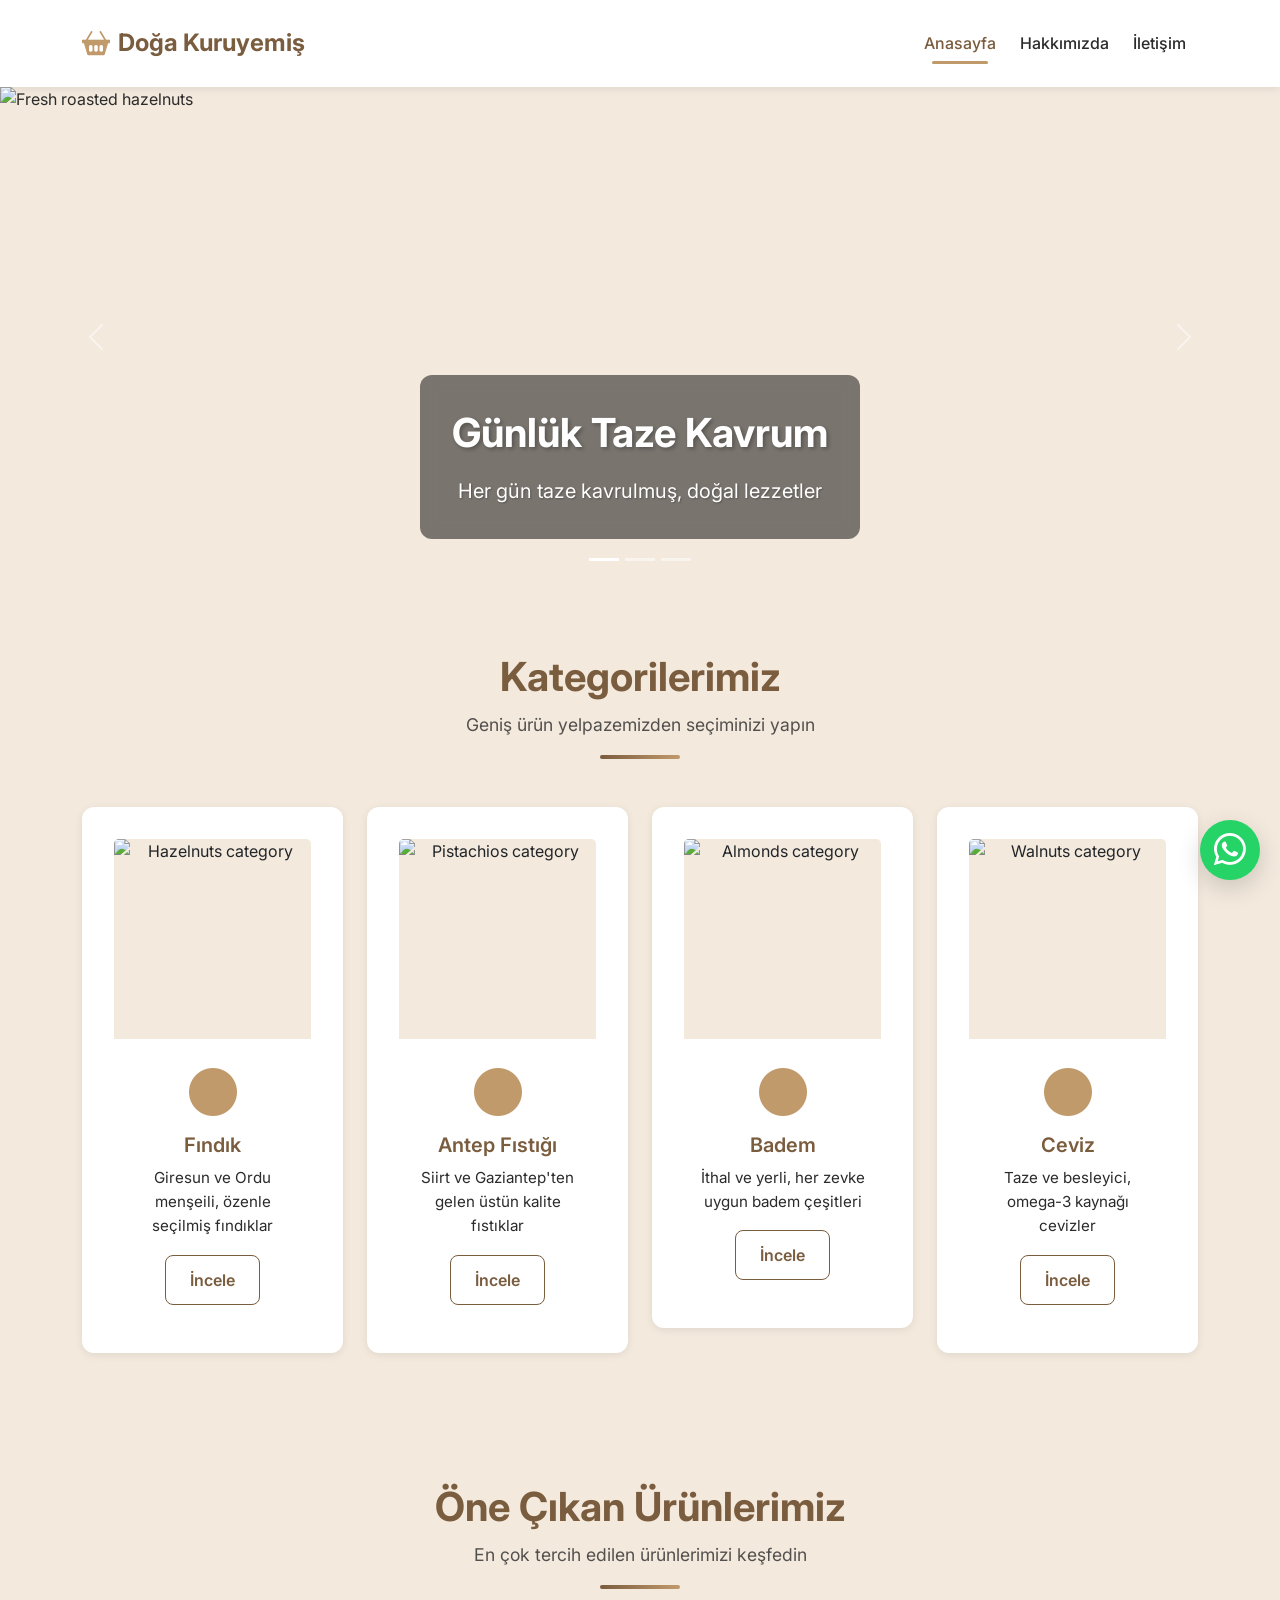
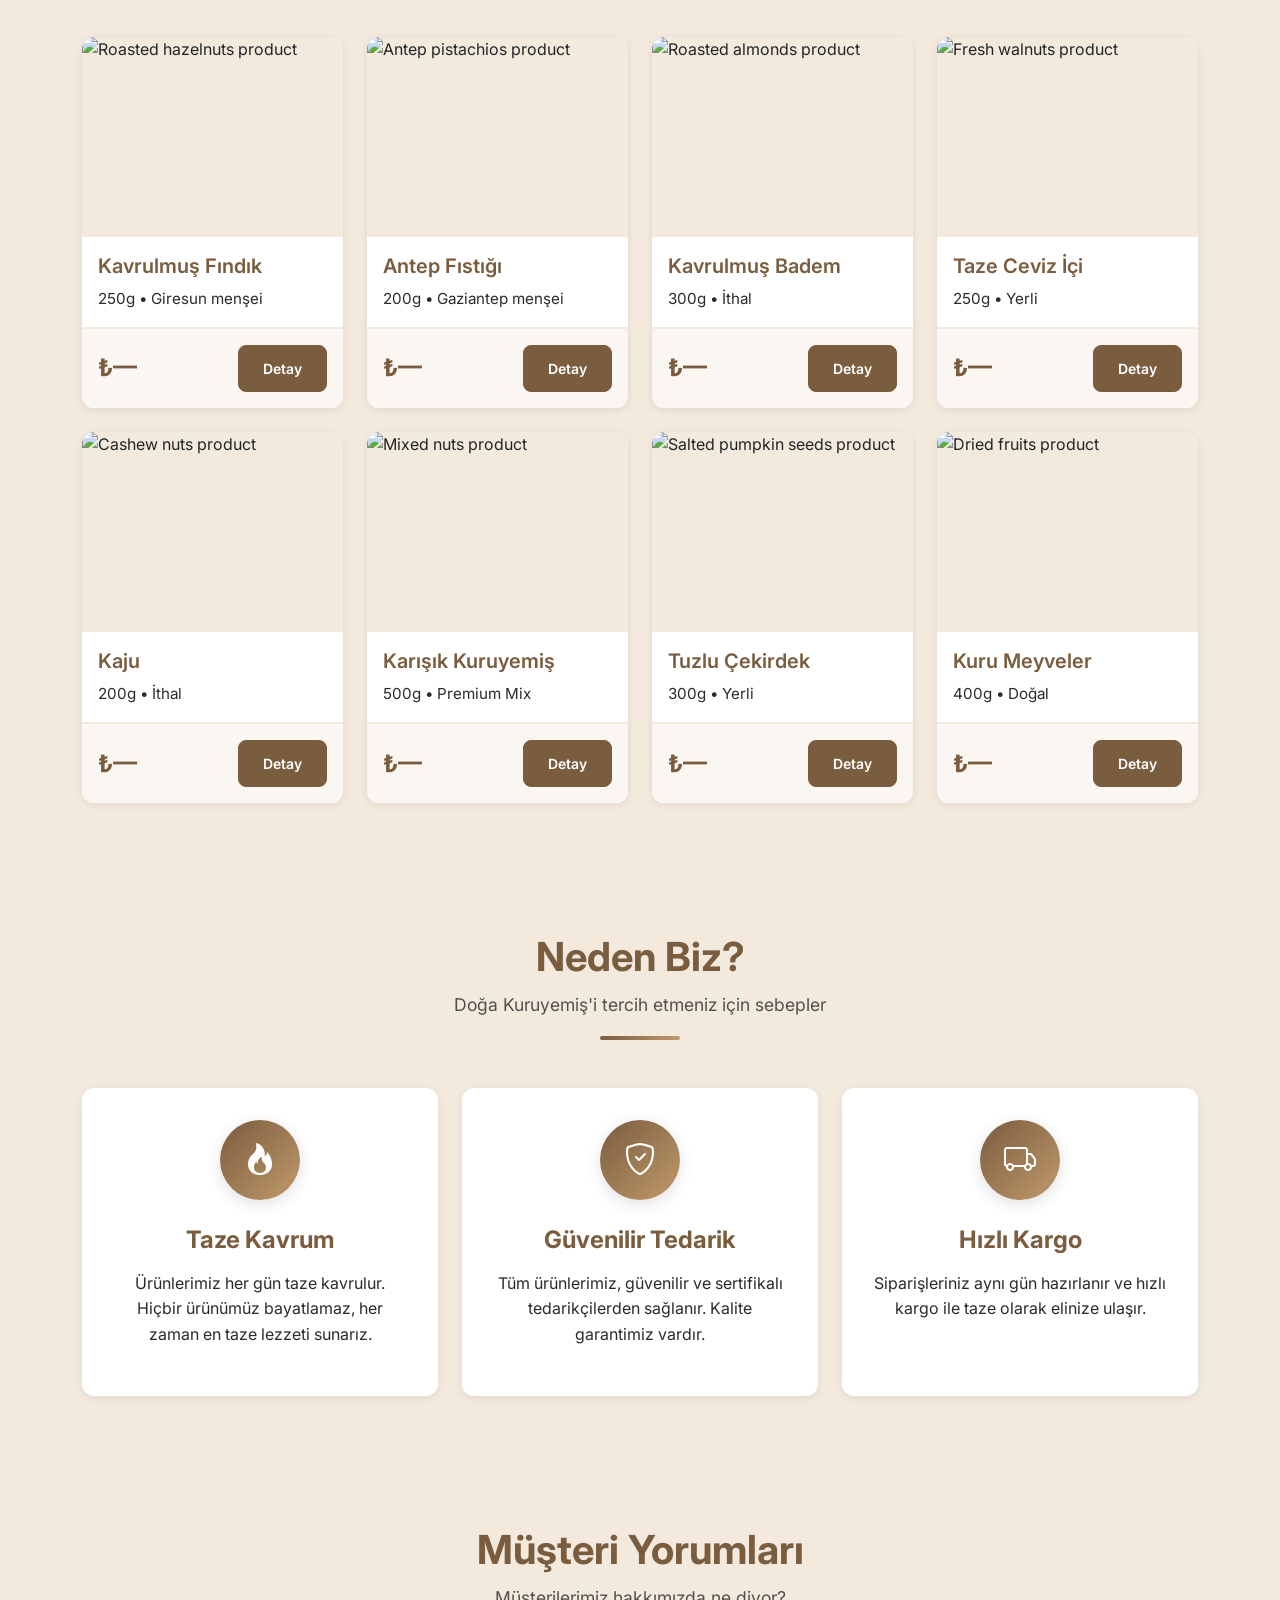
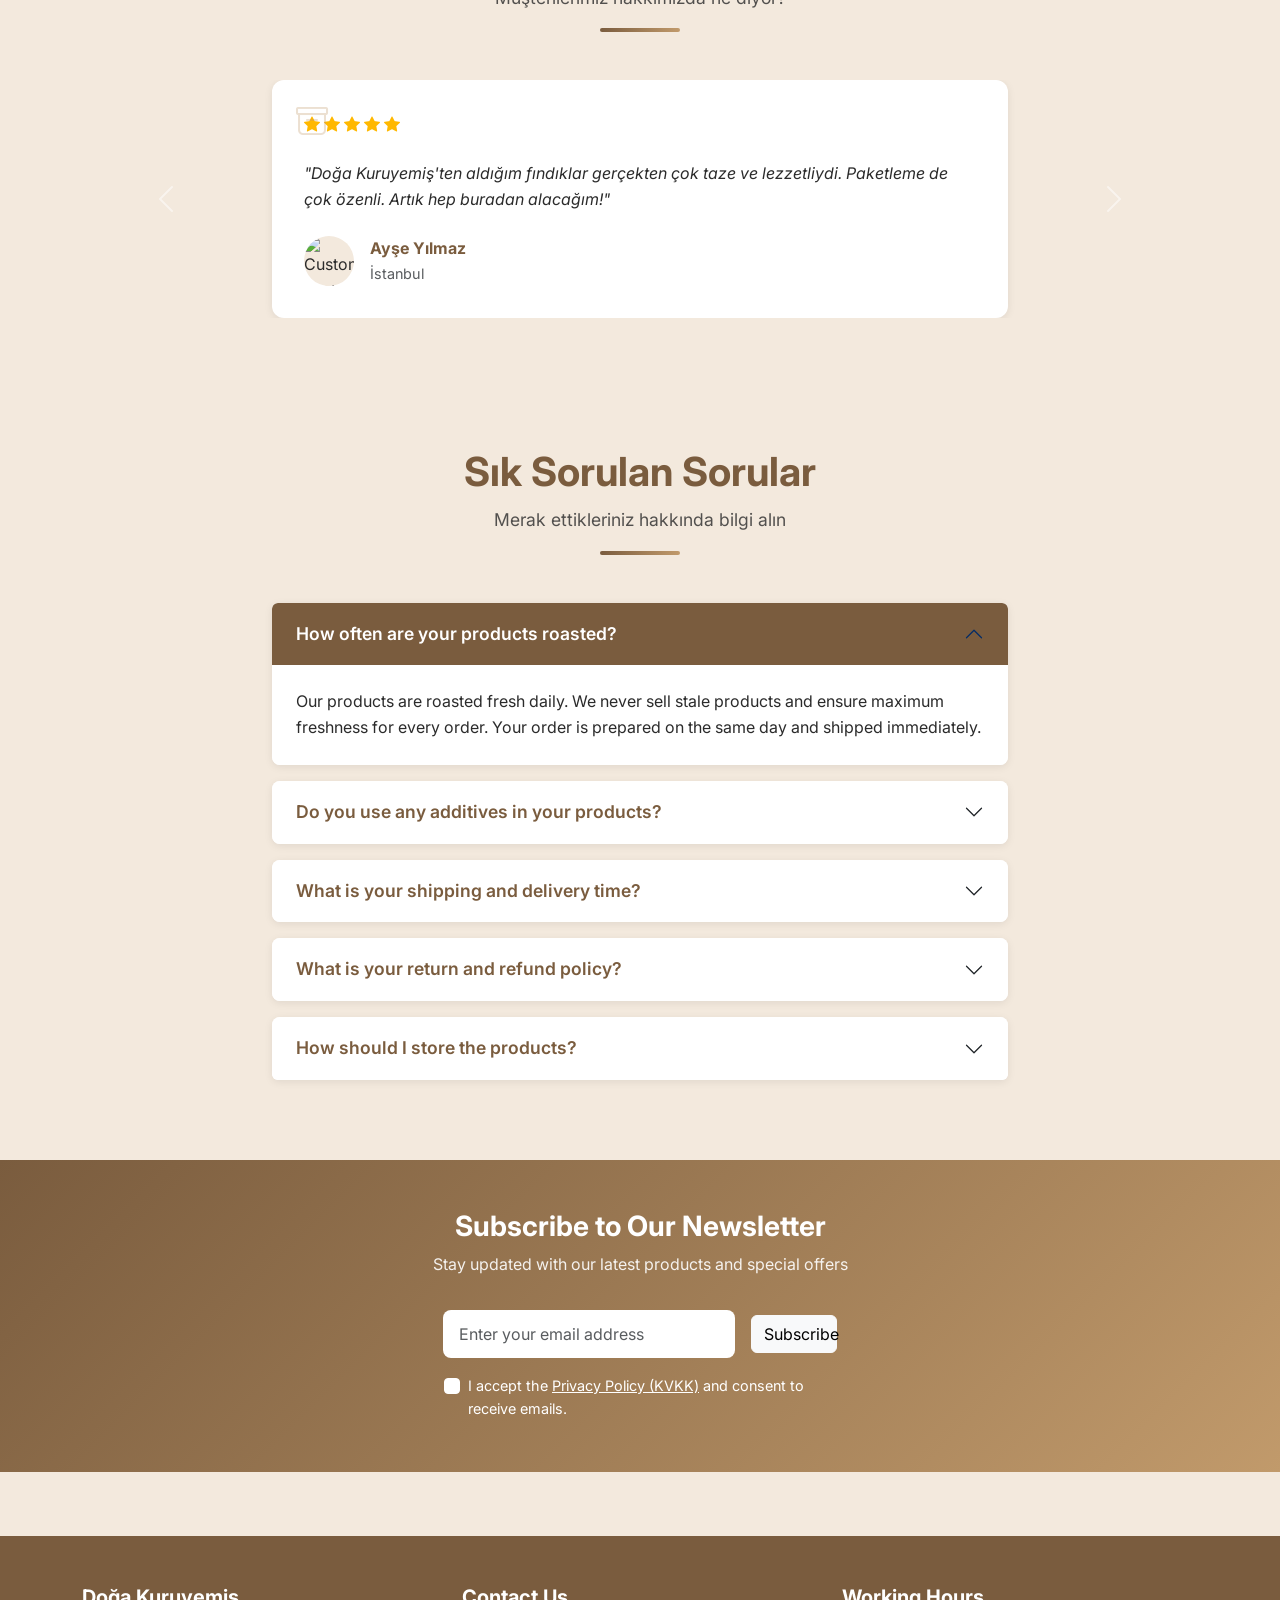
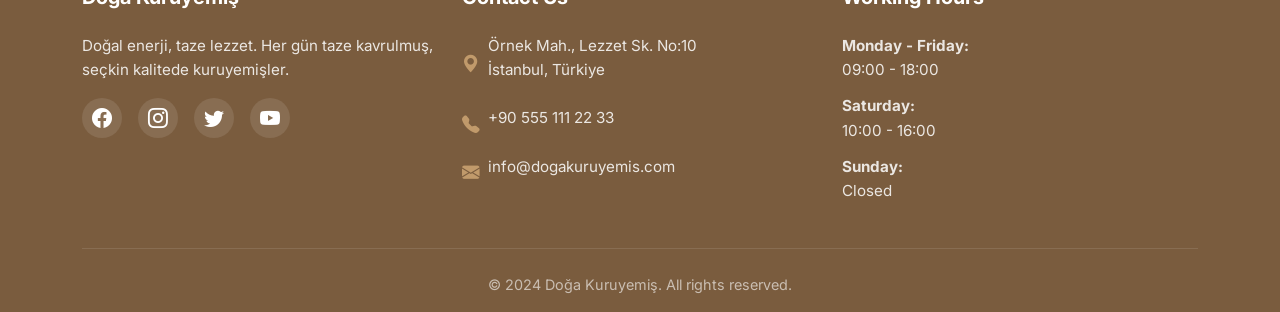
==== index.html @ 413fa5f5 "feat: Add initial website structure and styling This commit introduces the core HTML structure, cust" ====
<!DOCTYPE html>
<html lang="tr">
<head>
    <!-- Meta Tags -->
    <meta charset="UTF-8">
    <meta name="viewport" content="width=device-width, initial-scale=1.0">
    <meta http-equiv="X-UA-Compatible" content="IE=edge">
    
    <!-- SEO Meta Tags -->
    <title>Doğa Kuruyemiş - Doğal Enerji, Taze Lezzet | Anasayfa</title>
    <meta name="description" content="Doğa Kuruyemiş - Günlük taze kavrum, doğal ve organik kuruyemişler. Fındık, fıstık, badem, ceviz ve daha fazlası. Seçili menşei, özenli kavrum.">
    <meta name="keywords" content="kuruyemiş, fındık, fıstık, badem, ceviz, organik, doğal, taze kavrum">
    <meta name="author" content="Doğa Kuruyemiş">
    
    <!-- Open Graph / Facebook -->
    <meta property="og:type" content="website">
    <meta property="og:url" content="https://dogakuruyemis.com/">
    <meta property="og:title" content="Doğa Kuruyemiş - Doğal Enerji, Taze Lezzet">
    <meta property="og:description" content="Günlük taze kavrum, doğal ve organik kuruyemişler. Seçili menşei, özenli kavrum.">
    <meta property="og:image" content="https://dogakuruyemis.com/assets/img/og-image.jpg">
    
    <!-- Twitter -->
    <meta property="twitter:card" content="summary_large_image">
    <meta property="twitter:url" content="https://dogakuruyemis.com/">
    <meta property="twitter:title" content="Doğa Kuruyemiş - Doğal Enerji, Taze Lezzet">
    <meta property="twitter:description" content="Günlük taze kavrum, doğal ve organik kuruyemişler. Seçili menşei, özenli kavrum.">
    <meta property="twitter:image" content="https://dogakuruyemis.com/assets/img/twitter-image.jpg">
    
    <!-- Favicon -->
    <link rel="icon" type="image/png" sizes="32x32" href="assets/img/favicon-32x32.png">
    <link rel="icon" type="image/png" sizes="16x16" href="assets/img/favicon-16x16.png">
    <link rel="apple-touch-icon" sizes="180x180" href="assets/img/apple-touch-icon.png">
    
    <!-- Google Fonts - Inter -->
    <link rel="preconnect" href="https://fonts.googleapis.com">
    <link rel="preconnect" href="https://fonts.gstatic.com" crossorigin>
    <link href="https://fonts.googleapis.com/css2?family=Inter:wght@300;400;500;600;700;800&display=swap" rel="stylesheet">
    
    <!-- Bootstrap 5.3.7 CSS -->
    <link href="https://cdn.jsdelivr.net/npm/bootstrap@5.3.7/dist/css/bootstrap.min.css" rel="stylesheet" integrity="sha384-QWTKZyjpPEjISv5WaRU9OFeRpok6YctnYmDr5pNlyT2bRjXh0JMhjY6hW+ALEwIH" crossorigin="anonymous">
    
    <!-- Bootstrap Icons -->
    <link rel="stylesheet" href="https://cdn.jsdelivr.net/npm/bootstrap-icons@1.11.3/font/bootstrap-icons.min.css">
    
    <!-- Custom CSS -->
    <link rel="stylesheet" href="assets/css/style.css">
</head>
<body>
    
    <!-- Navbar -->
    <nav class="navbar navbar-expand-lg navbar-light sticky-top">
        <div class="container">
            <a class="navbar-brand" href="index.html">
                <i class="bi bi-basket2-fill"></i>
                Doğa Kuruyemiş
            </a>
            <button class="navbar-toggler" type="button" data-bs-toggle="collapse" data-bs-target="#navbarNav" aria-controls="navbarNav" aria-expanded="false" aria-label="Toggle navigation">
                <span class="navbar-toggler-icon"></span>
            </button>
            <div class="collapse navbar-collapse" id="navbarNav">
                <ul class="navbar-nav ms-auto">
                    <li class="nav-item">
                        <a class="nav-link active" aria-current="page" href="index.html">Anasayfa</a>
                    </li>
                    <li class="nav-item">
                        <a class="nav-link" href="hakkimizda.html">Hakkımızda</a>
                    </li>
                    <li class="nav-item">
                        <a class="nav-link" href="iletisim.html">İletişim</a>
                    </li>
                </ul>
            </div>
        </div>
    </nav>

    <!-- Hero Carousel -->
    <section id="hero" class="hero-carousel">
        <div id="heroCarousel" class="carousel slide" data-bs-ride="carousel">
            <div class="carousel-indicators">
                <button type="button" data-bs-target="#heroCarousel" data-bs-slide-to="0" class="active" aria-current="true" aria-label="Slide 1"></button>
                <button type="button" data-bs-target="#heroCarousel" data-bs-slide-to="1" aria-label="Slide 2"></button>
                <button type="button" data-bs-target="#heroCarousel" data-bs-slide-to="2" aria-label="Slide 3"></button>
            </div>
            <div class="carousel-inner">
                <!-- Slide 1 -->
                <div class="carousel-item active">
                    <img src="https://picsum.photos/1920/500?random=1" class="d-block w-100" alt="Fresh roasted hazelnuts" loading="eager">
                    <div class="carousel-caption">
                        <h2>Günlük Taze Kavrum</h2>
                        <p>Her gün taze kavrulmuş, doğal lezzetler</p>
                    </div>
                </div>
                <!-- Slide 2 -->
                <div class="carousel-item">
                    <img src="https://picsum.photos/1920/500?random=2" class="d-block w-100" alt="Natural energy source" loading="lazy">
                    <div class="carousel-caption">
                        <h2>Doğal Enerji Kaynağı</h2>
                        <p>Sağlıklı atıştırmanın en doğal hali</p>
                    </div>
                </div>
                <!-- Slide 3 -->
                <div class="carousel-item">
                    <img src="https://picsum.photos/1920/500?random=3" class="d-block w-100" alt="Selected origin, careful roasting" loading="lazy">
                    <div class="carousel-caption">
                        <h2>Seçili Menşei, Özenli Kavrum</h2>
                        <p>Kalite ve lezzette hiç taviz vermiyoruz</p>
                    </div>
                </div>
            </div>
            <button class="carousel-control-prev" type="button" data-bs-target="#heroCarousel" data-bs-slide="prev">
                <span class="carousel-control-prev-icon" aria-hidden="true"></span>
                <span class="visually-hidden">Previous</span>
            </button>
            <button class="carousel-control-next" type="button" data-bs-target="#heroCarousel" data-bs-slide="next">
                <span class="carousel-control-next-icon" aria-hidden="true"></span>
                <span class="visually-hidden">Next</span>
            </button>
        </div>
    </section>

    <!-- Categories Section -->
    <section id="categories" class="section">
        <div class="container">
            <div class="section-title">
                <h2>Kategorilerimiz</h2>
                <p>Geniş ürün yelpazemizden seçiminizi yapın</p>
            </div>
            <div class="row g-4">
                <!-- Category 1 -->
                <div class="col-lg-3 col-md-6">
                    <div class="card category-card">
                        <img src="https://picsum.photos/300/200?random=10" class="card-img-top" alt="Hazelnuts category" loading="lazy">
                        <div class="card-body text-center">
                            <i class="bi bi-circle-fill"></i>
                            <h4 class="card-title">Fındık</h4>
                            <p class="card-text">Giresun ve Ordu menşeili, özenle seçilmiş fındıklar</p>
                            <a href="#products" class="btn btn-outline-primary">İncele</a>
                        </div>
                    </div>
                </div>
                <!-- Category 2 -->
                <div class="col-lg-3 col-md-6">
                    <div class="card category-card">
                        <img src="https://picsum.photos/300/200?random=11" class="card-img-top" alt="Pistachios category" loading="lazy">
                        <div class="card-body text-center">
                            <i class="bi bi-circle-fill"></i>
                            <h4 class="card-title">Antep Fıstığı</h4>
                            <p class="card-text">Siirt ve Gaziantep'ten gelen üstün kalite fıstıklar</p>
                            <a href="#products" class="btn btn-outline-primary">İncele</a>
                        </div>
                    </div>
                </div>
                <!-- Category 3 -->
                <div class="col-lg-3 col-md-6">
                    <div class="card category-card">
                        <img src="https://picsum.photos/300/200?random=12" class="card-img-top" alt="Almonds category" loading="lazy">
                        <div class="card-body text-center">
                            <i class="bi bi-circle-fill"></i>
                            <h4 class="card-title">Badem</h4>
                            <p class="card-text">İthal ve yerli, her zevke uygun badem çeşitleri</p>
                            <a href="#products" class="btn btn-outline-primary">İncele</a>
                        </div>
                    </div>
                </div>
                <!-- Category 4 -->
                <div class="col-lg-3 col-md-6">
                    <div class="card category-card">
                        <img src="https://picsum.photos/300/200?random=13" class="card-img-top" alt="Walnuts category" loading="lazy">
                        <div class="card-body text-center">
                            <i class="bi bi-circle-fill"></i>
                            <h4 class="card-title">Ceviz</h4>
                            <p class="card-text">Taze ve besleyici, omega-3 kaynağı cevizler</p>
                            <a href="#products" class="btn btn-outline-primary">İncele</a>
                        </div>
                    </div>
                </div>
            </div>
        </div>
    </section>

    <!-- Featured Products Section -->
    <section id="products" class="section bg-light-custom">
        <div class="container">
            <div class="section-title">
                <h2>Öne Çıkan Ürünlerimiz</h2>
                <p>En çok tercih edilen ürünlerimizi keşfedin</p>
            </div>
            <div class="row g-4">
                <!-- Product 1 -->
                <div class="col-lg-3 col-md-6">
                    <div class="card product-card">
                        <img src="https://picsum.photos/300/250?random=20" class="card-img-top" alt="Roasted hazelnuts product" loading="lazy">
                        <div class="card-body">
                            <h5 class="card-title">Kavrulmuş Fındık</h5>
                            <p class="card-text">250g • Giresun menşei</p>
                        </div>
                        <div class="card-footer d-flex justify-content-between align-items-center">
                            <span class="product-price">₺—</span>
                            <button class="btn btn-primary btn-sm" data-bs-toggle="modal" data-bs-target="#productModal"
                                data-product-name="Kavrulmuş Fındık"
                                data-product-desc="Giresun'un en kaliteli fındıklarından günlük taze kavrularak hazırlanmaktadır."
                                data-product-price="₺—"
                                data-product-image="https://picsum.photos/300/250?random=20"
                                data-product-weight="250g"
                                data-product-origin="Giresun, Türkiye"
                                data-product-roast="Medium"
                                data-product-allergen="Contains nuts. May contain traces of other nuts.">
                                Detay
                            </button>
                        </div>
                    </div>
                </div>
                <!-- Product 2 -->
                <div class="col-lg-3 col-md-6">
                    <div class="card product-card">
                        <img src="https://picsum.photos/300/250?random=21" class="card-img-top" alt="Antep pistachios product" loading="lazy">
                        <div class="card-body">
                            <h5 class="card-title">Antep Fıstığı</h5>
                            <p class="card-text">200g • Gaziantep menşei</p>
                        </div>
                        <div class="card-footer d-flex justify-content-between align-items-center">
                            <span class="product-price">₺—</span>
                            <button class="btn btn-primary btn-sm" data-bs-toggle="modal" data-bs-target="#productModal"
                                data-product-name="Antep Fıstığı"
                                data-product-desc="Gaziantep'in ünlü fıstıkları, doğal ve katkısız."
                                data-product-price="₺—"
                                data-product-image="https://picsum.photos/300/250?random=21"
                                data-product-weight="200g"
                                data-product-origin="Gaziantep, Türkiye"
                                data-product-roast="Light"
                                data-product-allergen="Contains nuts. May contain traces of other nuts.">
                                Detay
                            </button>
                        </div>
                    </div>
                </div>
                <!-- Product 3 -->
                <div class="col-lg-3 col-md-6">
                    <div class="card product-card">
                        <img src="https://picsum.photos/300/250?random=22" class="card-img-top" alt="Roasted almonds product" loading="lazy">
                        <div class="card-body">
                            <h5 class="card-title">Kavrulmuş Badem</h5>
                            <p class="card-text">300g • İthal</p>
                        </div>
                        <div class="card-footer d-flex justify-content-between align-items-center">
                            <span class="product-price">₺—</span>
                            <button class="btn btn-primary btn-sm" data-bs-toggle="modal" data-bs-target="#productModal"
                                data-product-name="Kavrulmuş Badem"
                                data-product-desc="Kaliteli bademler, taze kavrulmuş ve tuzsuz."
                                data-product-price="₺—"
                                data-product-image="https://picsum.photos/300/250?random=22"
                                data-product-weight="300g"
                                data-product-origin="California, USA"
                                data-product-roast="Medium"
                                data-product-allergen="Contains tree nuts. May contain traces of other nuts.">
                                Detay
                            </button>
                        </div>
                    </div>
                </div>
                <!-- Product 4 -->
                <div class="col-lg-3 col-md-6">
                    <div class="card product-card">
                        <img src="https://picsum.photos/300/250?random=23" class="card-img-top" alt="Fresh walnuts product" loading="lazy">
                        <div class="card-body">
                            <h5 class="card-title">Taze Ceviz İçi</h5>
                            <p class="card-text">250g • Yerli</p>
                        </div>
                        <div class="card-footer d-flex justify-content-between align-items-center">
                            <span class="product-price">₺—</span>
                            <button class="btn btn-primary btn-sm" data-bs-toggle="modal" data-bs-target="#productModal"
                                data-product-name="Taze Ceviz İçi"
                                data-product-desc="Omega-3 açısından zengin, taze ceviz içleri."
                                data-product-price="₺—"
                                data-product-image="https://picsum.photos/300/250?random=23"
                                data-product-weight="250g"
                                data-product-origin="Manisa, Türkiye"
                                data-product-roast="None"
                                data-product-allergen="Contains tree nuts. May contain traces of other nuts.">
                                Detay
                            </button>
                        </div>
                    </div>
                </div>
                <!-- Product 5 -->
                <div class="col-lg-3 col-md-6">
                    <div class="card product-card">
                        <img src="https://picsum.photos/300/250?random=24" class="card-img-top" alt="Cashew nuts product" loading="lazy">
                        <div class="card-body">
                            <h5 class="card-title">Kaju</h5>
                            <p class="card-text">200g • İthal</p>
                        </div>
                        <div class="card-footer d-flex justify-content-between align-items-center">
                            <span class="product-price">₺—</span>
                            <button class="btn btn-primary btn-sm" data-bs-toggle="modal" data-bs-target="#productModal"
                                data-product-name="Kaju"
                                data-product-desc="Kremalı ve lezzetli kaju fındıkları."
                                data-product-price="₺—"
                                data-product-image="https://picsum.photos/300/250?random=24"
                                data-product-weight="200g"
                                data-product-origin="Vietnam"
                                data-product-roast="Light"
                                data-product-allergen="Contains tree nuts. May contain traces of other nuts.">
                                Detay
                            </button>
                        </div>
                    </div>
                </div>
                <!-- Product 6 -->
                <div class="col-lg-3 col-md-6">
                    <div class="card product-card">
                        <img src="https://picsum.photos/300/250?random=25" class="card-img-top" alt="Mixed nuts product" loading="lazy">
                        <div class="card-body">
                            <h5 class="card-title">Karışık Kuruyemiş</h5>
                            <p class="card-text">500g • Premium Mix</p>
                        </div>
                        <div class="card-footer d-flex justify-content-between align-items-center">
                            <span class="product-price">₺—</span>
                            <button class="btn btn-primary btn-sm" data-bs-toggle="modal" data-bs-target="#productModal"
                                data-product-name="Karışık Kuruyemiş"
                                data-product-desc="Fındık, badem, ceviz ve kaju karışımı premium paket."
                                data-product-price="₺—"
                                data-product-image="https://picsum.photos/300/250?random=25"
                                data-product-weight="500g"
                                data-product-origin="Mixed"
                                data-product-roast="Medium"
                                data-product-allergen="Contains multiple tree nuts and peanuts.">
                                Detay
                            </button>
                        </div>
                    </div>
                </div>
                <!-- Product 7 -->
                <div class="col-lg-3 col-md-6">
                    <div class="card product-card">
                        <img src="https://picsum.photos/300/250?random=26" class="card-img-top" alt="Salted pumpkin seeds product" loading="lazy">
                        <div class="card-body">
                            <h5 class="card-title">Tuzlu Çekirdek</h5>
                            <p class="card-text">300g • Yerli</p>
                        </div>
                        <div class="card-footer d-flex justify-content-between align-items-center">
                            <span class="product-price">₺—</span>
                            <button class="btn btn-primary btn-sm" data-bs-toggle="modal" data-bs-target="#productModal"
                                data-product-name="Tuzlu Çekirdek"
                                data-product-desc="Geleneksel lezzet, taze kavrulmuş kabak çekirdeği."
                                data-product-price="₺—"
                                data-product-image="https://picsum.photos/300/250?random=26"
                                data-product-weight="300g"
                                data-product-origin="Edirne, Türkiye"
                                data-product-roast="Dark"
                                data-product-allergen="Contains seeds. May contain traces of nuts.">
                                Detay
                            </button>
                        </div>
                    </div>
                </div>
                <!-- Product 8 -->
                <div class="col-lg-3 col-md-6">
                    <div class="card product-card">
                        <img src="https://picsum.photos/300/250?random=27" class="card-img-top" alt="Dried fruits product" loading="lazy">
                        <div class="card-body">
                            <h5 class="card-title">Kuru Meyveler</h5>
                            <p class="card-text">400g • Doğal</p>
                        </div>
                        <div class="card-footer d-flex justify-content-between align-items-center">
                            <span class="product-price">₺—</span>
                            <button class="btn btn-primary btn-sm" data-bs-toggle="modal" data-bs-target="#productModal"
                                data-product-name="Kuru Meyveler"
                                data-product-desc="Kayısı, incir, üzüm karışımı doğal kuru meyveler."
                                data-product-price="₺—"
                                data-product-image="https://picsum.photos/300/250?random=27"
                                data-product-weight="400g"
                                data-product-origin="Malatya/İzmir, Türkiye"
                                data-product-roast="None"
                                data-product-allergen="May contain traces of nuts and sulfites.">
                                Detay
                            </button>
                        </div>
                    </div>
                </div>
            </div>
        </div>
    </section>

    <!-- Why Choose Us Section -->
    <section id="why-us" class="section">
        <div class="container">
            <div class="section-title">
                <h2>Neden Biz?</h2>
                <p>Doğa Kuruyemiş'i tercih etmeniz için sebepler</p>
            </div>
            <div class="row g-4">
                <!-- Feature 1 -->
                <div class="col-lg-4 col-md-6">
                    <div class="feature-box">
                        <div class="feature-icon">
                            <i class="bi bi-fire"></i>
                        </div>
                        <h4>Taze Kavrum</h4>
                        <p>Ürünlerimiz her gün taze kavrulur. Hiçbir ürünümüz bayatlamaz, her zaman en taze lezzeti sunarız.</p>
                    </div>
                </div>
                <!-- Feature 2 -->
                <div class="col-lg-4 col-md-6">
                    <div class="feature-box">
                        <div class="feature-icon">
                            <i class="bi bi-shield-check"></i>
                        </div>
                        <h4>Güvenilir Tedarik</h4>
                        <p>Tüm ürünlerimiz, güvenilir ve sertifikalı tedarikçilerden sağlanır. Kalite garantimiz vardır.</p>
                    </div>
                </div>
                <!-- Feature 3 -->
                <div class="col-lg-4 col-md-6">
                    <div class="feature-box">
                        <div class="feature-icon">
                            <i class="bi bi-truck"></i>
                        </div>
                        <h4>Hızlı Kargo</h4>
                        <p>Siparişleriniz aynı gün hazırlanır ve hızlı kargo ile taze olarak elinize ulaşır.</p>
                    </div>
                </div>
            </div>
        </div>
    </section>

    <!-- Testimonials Section -->
    <section id="testimonials" class="section bg-light-custom">
        <div class="container">
            <div class="section-title">
                <h2>Müşteri Yorumları</h2>
                <p>Müşterilerimiz hakkımızda ne diyor?</p>
            </div>
            <div id="testimonialsCarousel" class="carousel slide" data-bs-ride="carousel">
                <div class="carousel-inner">
                    <!-- Testimonial 1 -->
                    <div class="carousel-item active">
                        <div class="row justify-content-center">
                            <div class="col-lg-8">
                                <div class="testimonial-card">
                                    <div class="testimonial-stars mb-2">
                                        <i class="bi bi-star-fill"></i>
                                        <i class="bi bi-star-fill"></i>
                                        <i class="bi bi-star-fill"></i>
                                        <i class="bi bi-star-fill"></i>
                                        <i class="bi bi-star-fill"></i>
                                    </div>
                                    <p class="testimonial-text">"Doğa Kuruyemiş'ten aldığım fındıklar gerçekten çok taze ve lezzetliydi. Paketleme de çok özenli. Artık hep buradan alacağım!"</p>
                                    <div class="testimonial-author">
                                        <img src="https://i.pravatar.cc/150?img=1" alt="Customer avatar" loading="lazy">
                                        <div class="testimonial-author-info">
                                            <h6>Ayşe Yılmaz</h6>
                                            <p class="text-muted mb-0">İstanbul</p>
                                        </div>
                                    </div>
                                </div>
                            </div>
                        </div>
                    </div>
                    <!-- Testimonial 2 -->
                    <div class="carousel-item">
                        <div class="row justify-content-center">
                            <div class="col-lg-8">
                                <div class="testimonial-card">
                                    <div class="testimonial-stars mb-2">
                                        <i class="bi bi-star-fill"></i>
                                        <i class="bi bi-star-fill"></i>
                                        <i class="bi bi-star-fill"></i>
                                        <i class="bi bi-star-fill"></i>
                                        <i class="bi bi-star-fill"></i>
                                    </div>
                                    <p class="testimonial-text">"Kaliteli ürünler, makul fiyatlar ve hızlı teslimat. Karışık kuruyemiş paketini çok beğendik. Teşekkürler Doğa Kuruyemiş!"</p>
                                    <div class="testimonial-author">
                                        <img src="https://i.pravatar.cc/150?img=12" alt="Customer avatar" loading="lazy">
                                        <div class="testimonial-author-info">
                                            <h6>Mehmet Demir</h6>
                                            <p class="text-muted mb-0">Ankara</p>
                                        </div>
                                    </div>
                                </div>
                            </div>
                        </div>
                    </div>
                    <!-- Testimonial 3 -->
                    <div class="carousel-item">
                        <div class="row justify-content-center">
                            <div class="col-lg-8">
                                <div class="testimonial-card">
                                    <div class="testimonial-stars mb-2">
                                        <i class="bi bi-star-fill"></i>
                                        <i class="bi bi-star-fill"></i>
                                        <i class="bi bi-star-fill"></i>
                                        <i class="bi bi-star-fill"></i>
                                        <i class="bi bi-star-fill"></i>
                                    </div>
                                    <p class="testimonial-text">"Antep fıstığı ve bademleri denedim, ikisi de mükemmeldi. Doğallığı hemen anlıyorsunuz. Kesinlikle tavsiye ederim."</p>
                                    <div class="testimonial-author">
                                        <img src="https://i.pravatar.cc/150?img=5" alt="Customer avatar" loading="lazy">
                                        <div class="testimonial-author-info">
                                            <h6>Zeynep Kaya</h6>
                                            <p class="text-muted mb-0">İzmir</p>
                                        </div>
                                    </div>
                                </div>
                            </div>
                        </div>
                    </div>
                </div>
                <button class="carousel-control-prev" type="button" data-bs-target="#testimonialsCarousel" data-bs-slide="prev">
                    <span class="carousel-control-prev-icon" aria-hidden="true"></span>
                    <span class="visually-hidden">Previous</span>
                </button>
                <button class="carousel-control-next" type="button" data-bs-target="#testimonialsCarousel" data-bs-slide="next">
                    <span class="carousel-control-next-icon" aria-hidden="true"></span>
                    <span class="visually-hidden">Next</span>
                </button>
            </div>
        </div>
    </section>

    <!-- FAQ Section -->
    <section id="faq" class="section">
        <div class="container">
            <div class="section-title">
                <h2>Sık Sorulan Sorular</h2>
                <p>Merak ettikleriniz hakkında bilgi alın</p>
            </div>
            <div class="row justify-content-center">
                <div class="col-lg-8">
                    <div class="accordion" id="faqAccordion">
                        <!-- FAQ 1 -->
                        <div class="accordion-item">
                            <h3 class="accordion-header">
                                <button class="accordion-button" type="button" data-bs-toggle="collapse" data-bs-target="#faq1" aria-expanded="true" aria-controls="faq1">
                                    How often are your products roasted?
                                </button>
                            </h3>
                            <div id="faq1" class="accordion-collapse collapse show" data-bs-parent="#faqAccordion">
                                <div class="accordion-body">
                                    Our products are roasted fresh daily. We never sell stale products and ensure maximum freshness for every order. Your order is prepared on the same day and shipped immediately.
                                </div>
                            </div>
                        </div>
                        <!-- FAQ 2 -->
                        <div class="accordion-item">
                            <h3 class="accordion-header">
                                <button class="accordion-button collapsed" type="button" data-bs-toggle="collapse" data-bs-target="#faq2" aria-expanded="false" aria-controls="faq2">
                                    Do you use any additives in your products?
                                </button>
                            </h3>
                            <div id="faq2" class="accordion-collapse collapse" data-bs-parent="#faqAccordion">
                                <div class="accordion-body">
                                    No, we do not use any additives, preservatives, or artificial flavors. All our products are 100% natural and organic. We only use minimal salt in some products if requested.
                                </div>
                            </div>
                        </div>
                        <!-- FAQ 3 -->
                        <div class="accordion-item">
                            <h3 class="accordion-header">
                                <button class="accordion-button collapsed" type="button" data-bs-toggle="collapse" data-bs-target="#faq3" aria-expanded="false" aria-controls="faq3">
                                    What is your shipping and delivery time?
                                </button>
                            </h3>
                            <div id="faq3" class="accordion-collapse collapse" data-bs-parent="#faqAccordion">
                                <div class="accordion-body">
                                    We ship orders on the same day if placed before 2 PM. Delivery typically takes 1-3 business days depending on your location. We use reliable courier services to ensure your products arrive fresh.
                                </div>
                            </div>
                        </div>
                        <!-- FAQ 4 -->
                        <div class="accordion-item">
                            <h3 class="accordion-header">
                                <button class="accordion-button collapsed" type="button" data-bs-toggle="collapse" data-bs-target="#faq4" aria-expanded="false" aria-controls="faq4">
                                    What is your return and refund policy?
                                </button>
                            </h3>
                            <div id="faq4" class="accordion-collapse collapse" data-bs-parent="#faqAccordion">
                                <div class="accordion-body">
                                    We offer a 100% satisfaction guarantee. If you're not satisfied with your purchase, you can return unopened products within 14 days for a full refund. Opened products can be returned if there's a quality issue.
                                </div>
                            </div>
                        </div>
                        <!-- FAQ 5 -->
                        <div class="accordion-item">
                            <h3 class="accordion-header">
                                <button class="accordion-button collapsed" type="button" data-bs-toggle="collapse" data-bs-target="#faq5" aria-expanded="false" aria-controls="faq5">
                                    How should I store the products?
                                </button>
                            </h3>
                            <div id="faq5" class="accordion-collapse collapse" data-bs-parent="#faqAccordion">
                                <div class="accordion-body">
                                    Store products in a cool, dry place away from direct sunlight. After opening, keep them in airtight containers. Most products stay fresh for 2-3 months when stored properly. Refrigeration can extend freshness.
                                </div>
                            </div>
                        </div>
                    </div>
                </div>
            </div>
        </div>
    </section>

    <!-- Newsletter Section -->
    <section class="newsletter-section">
        <div class="container">
            <div class="text-center">
                <h3>Subscribe to Our Newsletter</h3>
                <p>Stay updated with our latest products and special offers</p>
            </div>
            <form id="newsletterForm" class="newsletter-form needs-validation" novalidate>
                <div class="row g-3 align-items-center justify-content-center">
                    <div class="col-lg-6">
                        <input type="email" class="form-control" id="newsletterEmail" placeholder="Enter your email address" required>
                        <div class="invalid-feedback text-white">
                            Please enter a valid email address.
                        </div>
                    </div>
                    <div class="col-lg-2">
                        <button type="submit" class="btn btn-light w-100">Subscribe</button>
                    </div>
                </div>
                <div class="row mt-3 justify-content-center">
                    <div class="col-lg-8">
                        <div class="form-check">
                            <input class="form-check-input" type="checkbox" id="kvkkConsent" required>
                            <label class="form-check-label" for="kvkkConsent">
                                I accept the <a href="#" class="text-white text-decoration-underline">Privacy Policy (KVKK)</a> and consent to receive emails.
                            </label>
                            <div class="invalid-feedback text-white">
                                You must accept the privacy policy to subscribe.
                            </div>
                        </div>
                    </div>
                </div>
            </form>
        </div>
    </section>

    <!-- Footer -->
    <footer class="footer">
        <div class="container">
            <div class="row g-4">
                <!-- Company Info -->
                <div class="col-lg-4 col-md-6">
                    <h5>Doğa Kuruyemiş</h5>
                    <p>Doğal enerji, taze lezzet. Her gün taze kavrulmuş, seçkin kalitede kuruyemişler.</p>
                    <div class="social-links">
                        <a href="https://facebook.com" target="_blank" rel="noopener noreferrer" aria-label="Facebook">
                            <i class="bi bi-facebook"></i>
                        </a>
                        <a href="https://instagram.com" target="_blank" rel="noopener noreferrer" aria-label="Instagram">
                            <i class="bi bi-instagram"></i>
                        </a>
                        <a href="https://twitter.com" target="_blank" rel="noopener noreferrer" aria-label="Twitter">
                            <i class="bi bi-twitter"></i>
                        </a>
                        <a href="https://youtube.com" target="_blank" rel="noopener noreferrer" aria-label="YouTube">
                            <i class="bi bi-youtube"></i>
                        </a>
                    </div>
                </div>

                <!-- Contact Info -->
                <div class="col-lg-4 col-md-6">
                    <h5>Contact Us</h5>
                    <div class="footer-link">
                        <i class="bi bi-geo-alt-fill"></i>
                        <p>Örnek Mah., Lezzet Sk. No:10<br>İstanbul, Türkiye</p>
                    </div>
                    <div class="footer-link">
                        <i class="bi bi-telephone-fill"></i>
                        <a href="tel:+905551112233">+90 555 111 22 33</a>
                    </div>
                    <div class="footer-link">
                        <i class="bi bi-envelope-fill"></i>
                        <a href="mailto:info@dogakuruyemis.com">info@dogakuruyemis.com</a>
                    </div>
                </div>

                <!-- Working Hours -->
                <div class="col-lg-4 col-md-6">
                    <h5>Working Hours</h5>
                    <p><strong>Monday - Friday:</strong><br>09:00 - 18:00</p>
                    <p><strong>Saturday:</strong><br>10:00 - 16:00</p>
                    <p><strong>Sunday:</strong><br>Closed</p>
                </div>
            </div>

            <!-- Footer Bottom -->
            <div class="footer-bottom">
                <p>&copy; 2024 Doğa Kuruyemiş. All rights reserved.</p>
            </div>
        </div>
    </footer>

    <!-- Product Detail Modal -->
    <div class="modal fade" id="productModal" tabindex="-1" aria-labelledby="productModalLabel" aria-hidden="true">
        <div class="modal-dialog modal-lg">
            <div class="modal-content">
                <div class="modal-header">
                    <h5 class="modal-title" id="productModalLabel">Product Details</h5>
                    <button type="button" class="btn-close" data-bs-dismiss="modal" aria-label="Close"></button>
                </div>
                <div class="modal-body">
                    <div class="row">
                        <div class="col-md-6">
                            <img id="modalProductImage" src="" alt="Product image" class="img-fluid rounded" loading="lazy">
                        </div>
                        <div class="col-md-6">
                            <p id="modalProductDesc" class="mb-3"></p>
                            <div class="mb-3">
                                <h6 class="text-primary-custom">Price:</h6>
                                <p id="modalProductPrice" class="product-price mb-0"></p>
                            </div>
                            <div class="mb-3">
                                <h6 class="text-primary-custom">Weight:</h6>
                                <p id="modalProductWeight" class="mb-0"></p>
                            </div>
                            <div class="mb-3">
                                <h6 class="text-primary-custom">Origin:</h6>
                                <p id="modalProductOrigin" class="mb-0"></p>
                            </div>
                            <div class="mb-3">
                                <h6 class="text-primary-custom">Roasting Level:</h6>
                                <span id="modalProductRoast" class="badge-custom"></span>
                            </div>
                            <div class="mb-3">
                                <h6 class="text-primary-custom">Allergen Information:</h6>
                                <p id="modalProductAllergen" class="mb-0 small"></p>
                            </div>
                        </div>
                    </div>
                </div>
                <div class="modal-footer">
                    <button type="button" class="btn btn-outline-primary" data-bs-dismiss="modal">Close</button>
                    <a href="iletisim.html" class="btn btn-primary">Contact for Order</a>
                </div>
            </div>
        </div>
    </div>

    <!-- Back to Top Button -->
    <button class="back-to-top" aria-label="Back to top">
        <i class="bi bi-arrow-up"></i>
    </button>

    <!-- WhatsApp Floating Button -->
    <a href="https://wa.me/905551112233" class="whatsapp-float" target="_blank" rel="noopener noreferrer" aria-label="Chat on WhatsApp">
        <i class="bi bi-whatsapp"></i>
    </a>

    <!-- JSON-LD Structured Data -->
    <script type="application/ld+json">
    {
      "@context": "https://schema.org",
      "@type": "LocalBusiness",
      "name": "Doğa Kuruyemiş",
      "image": "https://dogakuruyemis.com/assets/img/logo.png",
      "description": "Günlük taze kavrum, doğal ve organik kuruyemişler. Fındık, fıstık, badem, ceviz ve daha fazlası.",
      "address": {
        "@type": "PostalAddress",
        "streetAddress": "Örnek Mah., Lezzet Sk. No:10",
        "addressLocality": "İstanbul",
        "addressCountry": "TR"
      },
      "telephone": "+905551112233",
      "email": "info@dogakuruyemis.com",
      "url": "https://dogakuruyemis.com",
      "priceRange": "₺₺",
      "openingHoursSpecification": [
        {
          "@type": "OpeningHoursSpecification",
          "dayOfWeek": ["Monday", "Tuesday", "Wednesday", "Thursday", "Friday"],
          "opens": "09:00",
          "closes": "18:00"
        },
        {
          "@type": "OpeningHoursSpecification",
          "dayOfWeek": "Saturday",
          "opens": "10:00",
          "closes": "16:00"
        }
      ],
      "sameAs": [
        "https://facebook.com/dogakuruyemis",
        "https://instagram.com/dogakuruyemis",
        "https://twitter.com/dogakuruyemis"
      ]
    }
    </script>

    <!-- Bootstrap 5.3.7 JS Bundle -->
    <script src="https://cdn.jsdelivr.net/npm/bootstrap@5.3.7/dist/js/bootstrap.bundle.min.js" integrity="sha384-YvpcrYf0tY3lHB60NNkmXc5s9fDVZLESaAA55NDzOxhy9GkcIdslK1eN7N6jIeHz" crossorigin="anonymous"></script>
    
    <!-- Custom JS -->
    <script src="assets/js/main.js"></script>

</body>
</html>
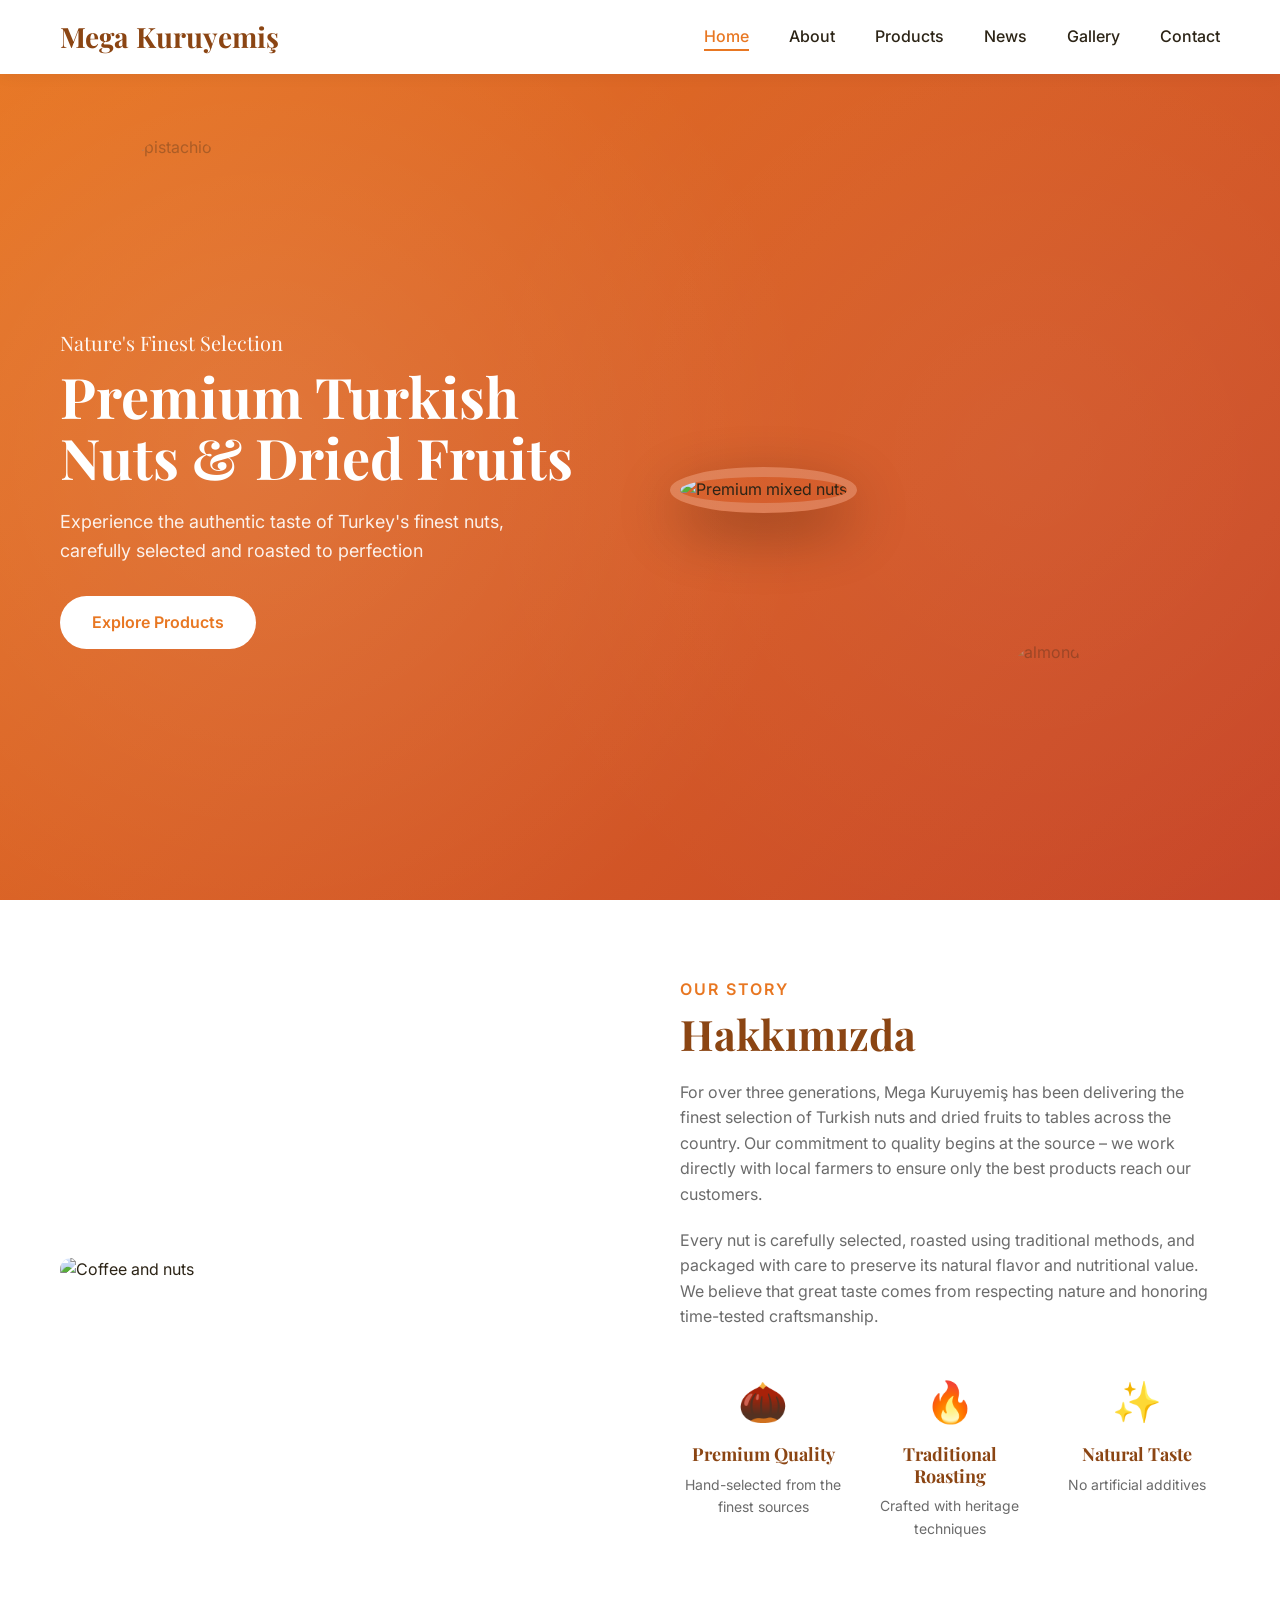
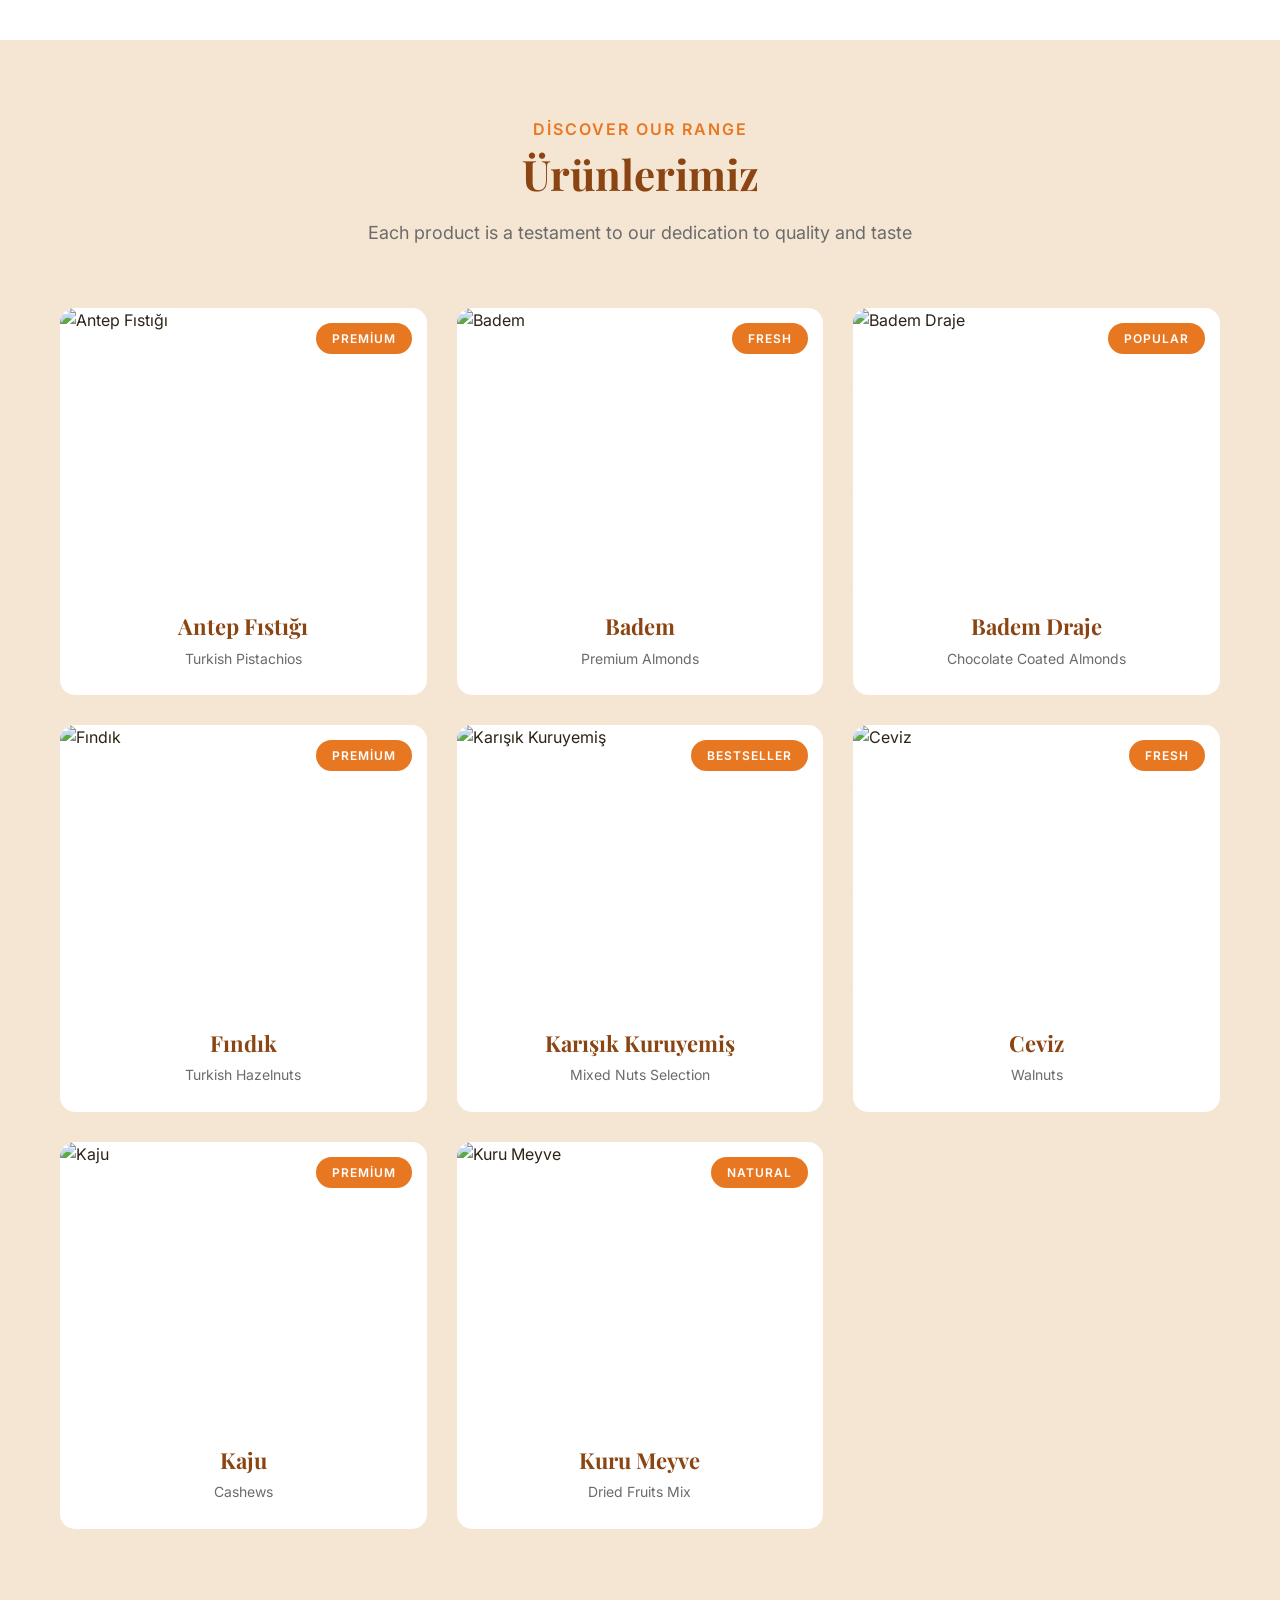
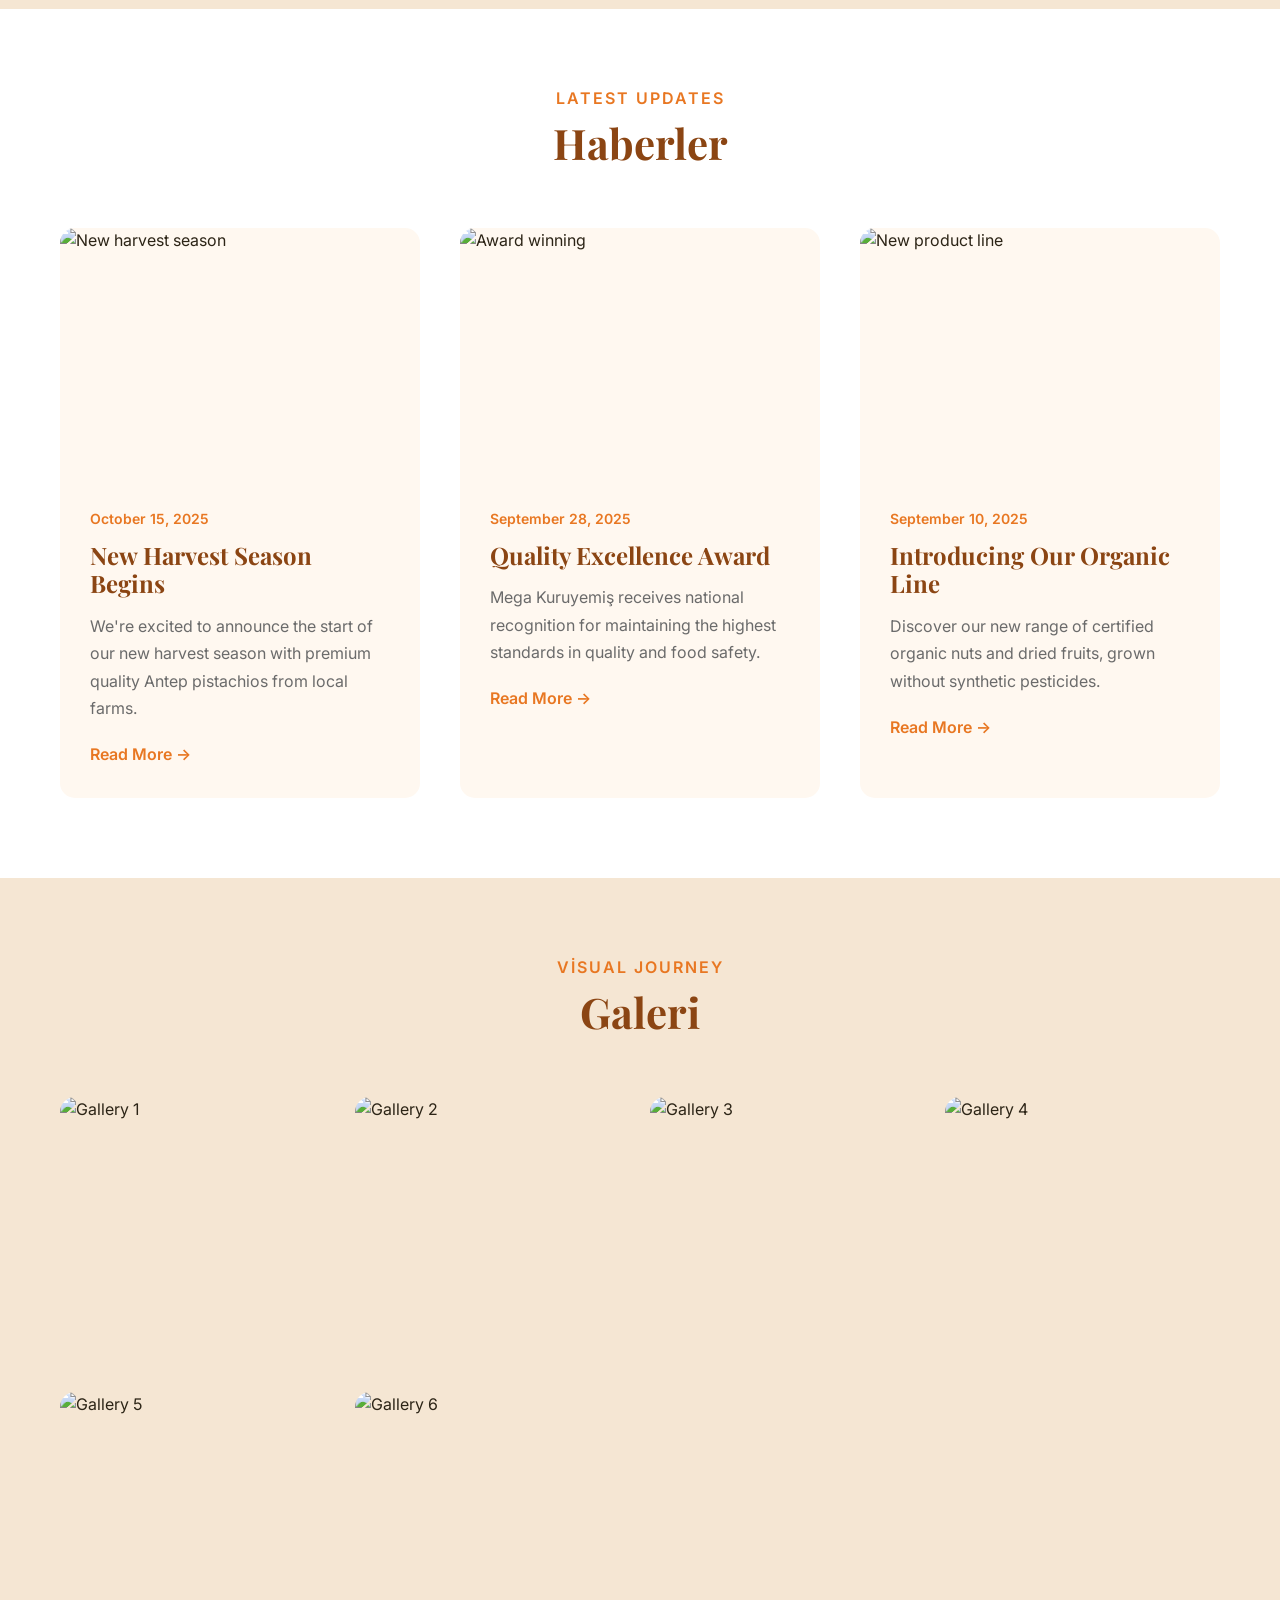
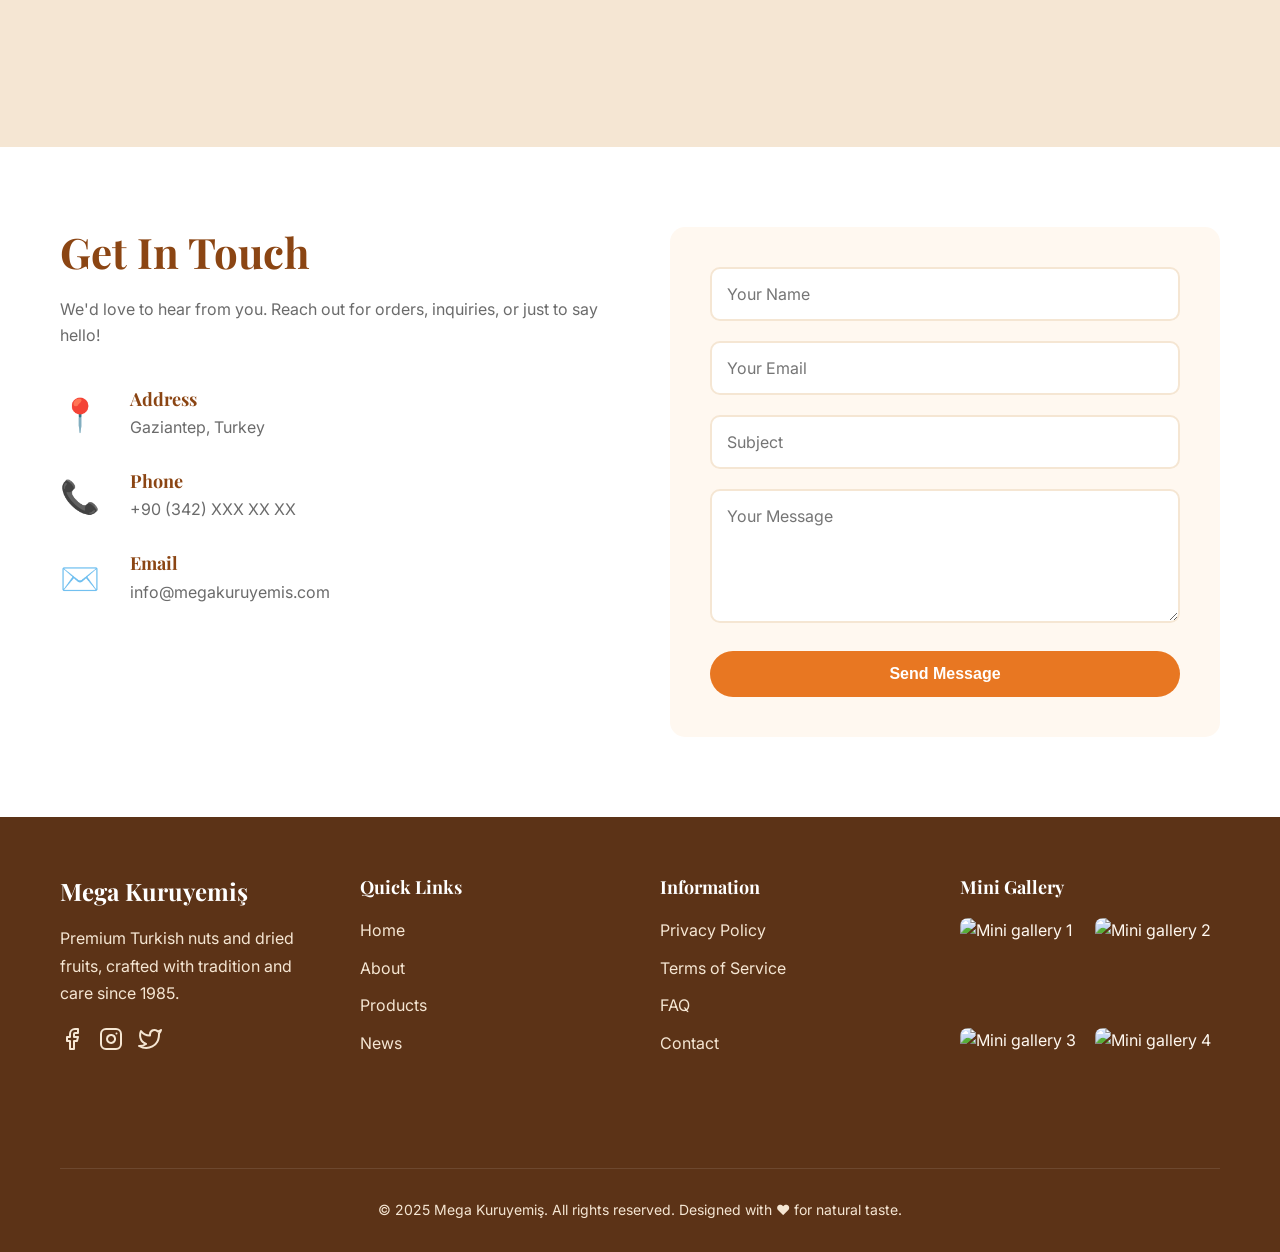
==== commit d6810843: "feat: Add Mega Kuruyemiş website with HTML, CSS, JS Co-authored-by: sefaaydin <sefaaydin@live.com>" ====
--- a/index.html
+++ b/index.html
@@ -1,798 +1,368 @@
 <!DOCTYPE html>
 <html lang="tr">
 <head>
-    <!-- Meta Tags -->
     <meta charset="UTF-8">
     <meta name="viewport" content="width=device-width, initial-scale=1.0">
-    <meta http-equiv="X-UA-Compatible" content="IE=edge">
-    
-    <!-- SEO Meta Tags -->
-    <title>Doğa Kuruyemiş - Doğal Enerji, Taze Lezzet | Anasayfa</title>
-    <meta name="description" content="Doğa Kuruyemiş - Günlük taze kavrum, doğal ve organik kuruyemişler. Fındık, fıstık, badem, ceviz ve daha fazlası. Seçili menşei, özenli kavrum.">
-    <meta name="keywords" content="kuruyemiş, fındık, fıstık, badem, ceviz, organik, doğal, taze kavrum">
-    <meta name="author" content="Doğa Kuruyemiş">
-    
-    <!-- Open Graph / Facebook -->
-    <meta property="og:type" content="website">
-    <meta property="og:url" content="https://dogakuruyemis.com/">
-    <meta property="og:title" content="Doğa Kuruyemiş - Doğal Enerji, Taze Lezzet">
-    <meta property="og:description" content="Günlük taze kavrum, doğal ve organik kuruyemişler. Seçili menşei, özenli kavrum.">
-    <meta property="og:image" content="https://dogakuruyemis.com/assets/img/og-image.jpg">
-    
-    <!-- Twitter -->
-    <meta property="twitter:card" content="summary_large_image">
-    <meta property="twitter:url" content="https://dogakuruyemis.com/">
-    <meta property="twitter:title" content="Doğa Kuruyemiş - Doğal Enerji, Taze Lezzet">
-    <meta property="twitter:description" content="Günlük taze kavrum, doğal ve organik kuruyemişler. Seçili menşei, özenli kavrum.">
-    <meta property="twitter:image" content="https://dogakuruyemis.com/assets/img/twitter-image.jpg">
-    
-    <!-- Favicon -->
-    <link rel="icon" type="image/png" sizes="32x32" href="assets/img/favicon-32x32.png">
-    <link rel="icon" type="image/png" sizes="16x16" href="assets/img/favicon-16x16.png">
-    <link rel="apple-touch-icon" sizes="180x180" href="assets/img/apple-touch-icon.png">
-    
-    <!-- Google Fonts - Inter -->
+    <title>Mega Kuruyemiş - Premium Turkish Nuts & Dried Fruits</title>
+    <link rel="stylesheet" href="styles.css">
     <link rel="preconnect" href="https://fonts.googleapis.com">
     <link rel="preconnect" href="https://fonts.gstatic.com" crossorigin>
-    <link href="https://fonts.googleapis.com/css2?family=Inter:wght@300;400;500;600;700;800&display=swap" rel="stylesheet">
-    
-    <!-- Bootstrap 5.3.7 CSS -->
-    <link href="https://cdn.jsdelivr.net/npm/bootstrap@5.3.7/dist/css/bootstrap.min.css" rel="stylesheet" integrity="sha384-QWTKZyjpPEjISv5WaRU9OFeRpok6YctnYmDr5pNlyT2bRjXh0JMhjY6hW+ALEwIH" crossorigin="anonymous">
-    
-    <!-- Bootstrap Icons -->
-    <link rel="stylesheet" href="https://cdn.jsdelivr.net/npm/bootstrap-icons@1.11.3/font/bootstrap-icons.min.css">
-    
-    <!-- Custom CSS -->
-    <link rel="stylesheet" href="assets/css/style.css">
+    <link href="https://fonts.googleapis.com/css2?family=Playfair+Display:wght@400;600;700&family=Inter:wght@300;400;500;600&display=swap" rel="stylesheet">
 </head>
 <body>
-    
-    <!-- Navbar -->
-    <nav class="navbar navbar-expand-lg navbar-light sticky-top">
-        <div class="container">
-            <a class="navbar-brand" href="index.html">
-                <i class="bi bi-basket2-fill"></i>
-                Doğa Kuruyemiş
-            </a>
-            <button class="navbar-toggler" type="button" data-bs-toggle="collapse" data-bs-target="#navbarNav" aria-controls="navbarNav" aria-expanded="false" aria-label="Toggle navigation">
-                <span class="navbar-toggler-icon"></span>
-            </button>
-            <div class="collapse navbar-collapse" id="navbarNav">
-                <ul class="navbar-nav ms-auto">
-                    <li class="nav-item">
-                        <a class="nav-link active" aria-current="page" href="index.html">Anasayfa</a>
-                    </li>
-                    <li class="nav-item">
-                        <a class="nav-link" href="hakkimizda.html">Hakkımızda</a>
-                    </li>
-                    <li class="nav-item">
-                        <a class="nav-link" href="iletisim.html">İletişim</a>
-                    </li>
+    <!-- Header -->
+    <header class="header" id="header">
+        <div class="container">
+            <nav class="nav">
+                <div class="logo">
+                    <h1>Mega Kuruyemiş</h1>
+                </div>
+                <ul class="nav-menu" id="navMenu">
+                    <li><a href="#home" class="nav-link active">Home</a></li>
+                    <li><a href="#about" class="nav-link">About</a></li>
+                    <li><a href="#products" class="nav-link">Products</a></li>
+                    <li><a href="#news" class="nav-link">News</a></li>
+                    <li><a href="#gallery" class="nav-link">Gallery</a></li>
+                    <li><a href="#contact" class="nav-link">Contact</a></li>
                 </ul>
-            </div>
-        </div>
-    </nav>
-
-    <!-- Hero Carousel -->
-    <section id="hero" class="hero-carousel">
-        <div id="heroCarousel" class="carousel slide" data-bs-ride="carousel">
-            <div class="carousel-indicators">
-                <button type="button" data-bs-target="#heroCarousel" data-bs-slide-to="0" class="active" aria-current="true" aria-label="Slide 1"></button>
-                <button type="button" data-bs-target="#heroCarousel" data-bs-slide-to="1" aria-label="Slide 2"></button>
-                <button type="button" data-bs-target="#heroCarousel" data-bs-slide-to="2" aria-label="Slide 3"></button>
-            </div>
-            <div class="carousel-inner">
-                <!-- Slide 1 -->
-                <div class="carousel-item active">
-                    <img src="https://picsum.photos/1920/500?random=1" class="d-block w-100" alt="Fresh roasted hazelnuts" loading="eager">
-                    <div class="carousel-caption">
-                        <h2>Günlük Taze Kavrum</h2>
-                        <p>Her gün taze kavrulmuş, doğal lezzetler</p>
-                    </div>
-                </div>
-                <!-- Slide 2 -->
-                <div class="carousel-item">
-                    <img src="https://picsum.photos/1920/500?random=2" class="d-block w-100" alt="Natural energy source" loading="lazy">
-                    <div class="carousel-caption">
-                        <h2>Doğal Enerji Kaynağı</h2>
-                        <p>Sağlıklı atıştırmanın en doğal hali</p>
-                    </div>
-                </div>
-                <!-- Slide 3 -->
-                <div class="carousel-item">
-                    <img src="https://picsum.photos/1920/500?random=3" class="d-block w-100" alt="Selected origin, careful roasting" loading="lazy">
-                    <div class="carousel-caption">
-                        <h2>Seçili Menşei, Özenli Kavrum</h2>
-                        <p>Kalite ve lezzette hiç taviz vermiyoruz</p>
-                    </div>
-                </div>
-            </div>
-            <button class="carousel-control-prev" type="button" data-bs-target="#heroCarousel" data-bs-slide="prev">
-                <span class="carousel-control-prev-icon" aria-hidden="true"></span>
-                <span class="visually-hidden">Previous</span>
-            </button>
-            <button class="carousel-control-next" type="button" data-bs-target="#heroCarousel" data-bs-slide="next">
-                <span class="carousel-control-next-icon" aria-hidden="true"></span>
-                <span class="visually-hidden">Next</span>
-            </button>
-        </div>
-    </section>
-
-    <!-- Categories Section -->
-    <section id="categories" class="section">
-        <div class="container">
-            <div class="section-title">
-                <h2>Kategorilerimiz</h2>
-                <p>Geniş ürün yelpazemizden seçiminizi yapın</p>
-            </div>
-            <div class="row g-4">
-                <!-- Category 1 -->
-                <div class="col-lg-3 col-md-6">
-                    <div class="card category-card">
-                        <img src="https://picsum.photos/300/200?random=10" class="card-img-top" alt="Hazelnuts category" loading="lazy">
-                        <div class="card-body text-center">
-                            <i class="bi bi-circle-fill"></i>
-                            <h4 class="card-title">Fındık</h4>
-                            <p class="card-text">Giresun ve Ordu menşeili, özenle seçilmiş fındıklar</p>
-                            <a href="#products" class="btn btn-outline-primary">İncele</a>
-                        </div>
-                    </div>
-                </div>
-                <!-- Category 2 -->
-                <div class="col-lg-3 col-md-6">
-                    <div class="card category-card">
-                        <img src="https://picsum.photos/300/200?random=11" class="card-img-top" alt="Pistachios category" loading="lazy">
-                        <div class="card-body text-center">
-                            <i class="bi bi-circle-fill"></i>
-                            <h4 class="card-title">Antep Fıstığı</h4>
-                            <p class="card-text">Siirt ve Gaziantep'ten gelen üstün kalite fıstıklar</p>
-                            <a href="#products" class="btn btn-outline-primary">İncele</a>
-                        </div>
-                    </div>
-                </div>
-                <!-- Category 3 -->
-                <div class="col-lg-3 col-md-6">
-                    <div class="card category-card">
-                        <img src="https://picsum.photos/300/200?random=12" class="card-img-top" alt="Almonds category" loading="lazy">
-                        <div class="card-body text-center">
-                            <i class="bi bi-circle-fill"></i>
-                            <h4 class="card-title">Badem</h4>
-                            <p class="card-text">İthal ve yerli, her zevke uygun badem çeşitleri</p>
-                            <a href="#products" class="btn btn-outline-primary">İncele</a>
-                        </div>
-                    </div>
-                </div>
-                <!-- Category 4 -->
-                <div class="col-lg-3 col-md-6">
-                    <div class="card category-card">
-                        <img src="https://picsum.photos/300/200?random=13" class="card-img-top" alt="Walnuts category" loading="lazy">
-                        <div class="card-body text-center">
-                            <i class="bi bi-circle-fill"></i>
-                            <h4 class="card-title">Ceviz</h4>
-                            <p class="card-text">Taze ve besleyici, omega-3 kaynağı cevizler</p>
-                            <a href="#products" class="btn btn-outline-primary">İncele</a>
-                        </div>
-                    </div>
-                </div>
-            </div>
-        </div>
-    </section>
-
-    <!-- Featured Products Section -->
-    <section id="products" class="section bg-light-custom">
-        <div class="container">
-            <div class="section-title">
-                <h2>Öne Çıkan Ürünlerimiz</h2>
-                <p>En çok tercih edilen ürünlerimizi keşfedin</p>
-            </div>
-            <div class="row g-4">
-                <!-- Product 1 -->
-                <div class="col-lg-3 col-md-6">
-                    <div class="card product-card">
-                        <img src="https://picsum.photos/300/250?random=20" class="card-img-top" alt="Roasted hazelnuts product" loading="lazy">
-                        <div class="card-body">
-                            <h5 class="card-title">Kavrulmuş Fındık</h5>
-                            <p class="card-text">250g • Giresun menşei</p>
-                        </div>
-                        <div class="card-footer d-flex justify-content-between align-items-center">
-                            <span class="product-price">₺—</span>
-                            <button class="btn btn-primary btn-sm" data-bs-toggle="modal" data-bs-target="#productModal"
-                                data-product-name="Kavrulmuş Fındık"
-                                data-product-desc="Giresun'un en kaliteli fındıklarından günlük taze kavrularak hazırlanmaktadır."
-                                data-product-price="₺—"
-                                data-product-image="https://picsum.photos/300/250?random=20"
-                                data-product-weight="250g"
-                                data-product-origin="Giresun, Türkiye"
-                                data-product-roast="Medium"
-                                data-product-allergen="Contains nuts. May contain traces of other nuts.">
-                                Detay
-                            </button>
-                        </div>
-                    </div>
-                </div>
-                <!-- Product 2 -->
-                <div class="col-lg-3 col-md-6">
-                    <div class="card product-card">
-                        <img src="https://picsum.photos/300/250?random=21" class="card-img-top" alt="Antep pistachios product" loading="lazy">
-                        <div class="card-body">
-                            <h5 class="card-title">Antep Fıstığı</h5>
-                            <p class="card-text">200g • Gaziantep menşei</p>
-                        </div>
-                        <div class="card-footer d-flex justify-content-between align-items-center">
-                            <span class="product-price">₺—</span>
-                            <button class="btn btn-primary btn-sm" data-bs-toggle="modal" data-bs-target="#productModal"
-                                data-product-name="Antep Fıstığı"
-                                data-product-desc="Gaziantep'in ünlü fıstıkları, doğal ve katkısız."
-                                data-product-price="₺—"
-                                data-product-image="https://picsum.photos/300/250?random=21"
-                                data-product-weight="200g"
-                                data-product-origin="Gaziantep, Türkiye"
-                                data-product-roast="Light"
-                                data-product-allergen="Contains nuts. May contain traces of other nuts.">
-                                Detay
-                            </button>
-                        </div>
-                    </div>
-                </div>
-                <!-- Product 3 -->
-                <div class="col-lg-3 col-md-6">
-                    <div class="card product-card">
-                        <img src="https://picsum.photos/300/250?random=22" class="card-img-top" alt="Roasted almonds product" loading="lazy">
-                        <div class="card-body">
-                            <h5 class="card-title">Kavrulmuş Badem</h5>
-                            <p class="card-text">300g • İthal</p>
-                        </div>
-                        <div class="card-footer d-flex justify-content-between align-items-center">
-                            <span class="product-price">₺—</span>
-                            <button class="btn btn-primary btn-sm" data-bs-toggle="modal" data-bs-target="#productModal"
-                                data-product-name="Kavrulmuş Badem"
-                                data-product-desc="Kaliteli bademler, taze kavrulmuş ve tuzsuz."
-                                data-product-price="₺—"
-                                data-product-image="https://picsum.photos/300/250?random=22"
-                                data-product-weight="300g"
-                                data-product-origin="California, USA"
-                                data-product-roast="Medium"
-                                data-product-allergen="Contains tree nuts. May contain traces of other nuts.">
-                                Detay
-                            </button>
-                        </div>
-                    </div>
-                </div>
-                <!-- Product 4 -->
-                <div class="col-lg-3 col-md-6">
-                    <div class="card product-card">
-                        <img src="https://picsum.photos/300/250?random=23" class="card-img-top" alt="Fresh walnuts product" loading="lazy">
-                        <div class="card-body">
-                            <h5 class="card-title">Taze Ceviz İçi</h5>
-                            <p class="card-text">250g • Yerli</p>
-                        </div>
-                        <div class="card-footer d-flex justify-content-between align-items-center">
-                            <span class="product-price">₺—</span>
-                            <button class="btn btn-primary btn-sm" data-bs-toggle="modal" data-bs-target="#productModal"
-                                data-product-name="Taze Ceviz İçi"
-                                data-product-desc="Omega-3 açısından zengin, taze ceviz içleri."
-                                data-product-price="₺—"
-                                data-product-image="https://picsum.photos/300/250?random=23"
-                                data-product-weight="250g"
-                                data-product-origin="Manisa, Türkiye"
-                                data-product-roast="None"
-                                data-product-allergen="Contains tree nuts. May contain traces of other nuts.">
-                                Detay
-                            </button>
-                        </div>
-                    </div>
-                </div>
-                <!-- Product 5 -->
-                <div class="col-lg-3 col-md-6">
-                    <div class="card product-card">
-                        <img src="https://picsum.photos/300/250?random=24" class="card-img-top" alt="Cashew nuts product" loading="lazy">
-                        <div class="card-body">
-                            <h5 class="card-title">Kaju</h5>
-                            <p class="card-text">200g • İthal</p>
-                        </div>
-                        <div class="card-footer d-flex justify-content-between align-items-center">
-                            <span class="product-price">₺—</span>
-                            <button class="btn btn-primary btn-sm" data-bs-toggle="modal" data-bs-target="#productModal"
-                                data-product-name="Kaju"
-                                data-product-desc="Kremalı ve lezzetli kaju fındıkları."
-                                data-product-price="₺—"
-                                data-product-image="https://picsum.photos/300/250?random=24"
-                                data-product-weight="200g"
-                                data-product-origin="Vietnam"
-                                data-product-roast="Light"
-                                data-product-allergen="Contains tree nuts. May contain traces of other nuts.">
-                                Detay
-                            </button>
-                        </div>
-                    </div>
-                </div>
-                <!-- Product 6 -->
-                <div class="col-lg-3 col-md-6">
-                    <div class="card product-card">
-                        <img src="https://picsum.photos/300/250?random=25" class="card-img-top" alt="Mixed nuts product" loading="lazy">
-                        <div class="card-body">
-                            <h5 class="card-title">Karışık Kuruyemiş</h5>
-                            <p class="card-text">500g • Premium Mix</p>
-                        </div>
-                        <div class="card-footer d-flex justify-content-between align-items-center">
-                            <span class="product-price">₺—</span>
-                            <button class="btn btn-primary btn-sm" data-bs-toggle="modal" data-bs-target="#productModal"
-                                data-product-name="Karışık Kuruyemiş"
-                                data-product-desc="Fındık, badem, ceviz ve kaju karışımı premium paket."
-                                data-product-price="₺—"
-                                data-product-image="https://picsum.photos/300/250?random=25"
-                                data-product-weight="500g"
-                                data-product-origin="Mixed"
-                                data-product-roast="Medium"
-                                data-product-allergen="Contains multiple tree nuts and peanuts.">
-                                Detay
-                            </button>
-                        </div>
-                    </div>
-                </div>
-                <!-- Product 7 -->
-                <div class="col-lg-3 col-md-6">
-                    <div class="card product-card">
-                        <img src="https://picsum.photos/300/250?random=26" class="card-img-top" alt="Salted pumpkin seeds product" loading="lazy">
-                        <div class="card-body">
-                            <h5 class="card-title">Tuzlu Çekirdek</h5>
-                            <p class="card-text">300g • Yerli</p>
-                        </div>
-                        <div class="card-footer d-flex justify-content-between align-items-center">
-                            <span class="product-price">₺—</span>
-                            <button class="btn btn-primary btn-sm" data-bs-toggle="modal" data-bs-target="#productModal"
-                                data-product-name="Tuzlu Çekirdek"
-                                data-product-desc="Geleneksel lezzet, taze kavrulmuş kabak çekirdeği."
-                                data-product-price="₺—"
-                                data-product-image="https://picsum.photos/300/250?random=26"
-                                data-product-weight="300g"
-                                data-product-origin="Edirne, Türkiye"
-                                data-product-roast="Dark"
-                                data-product-allergen="Contains seeds. May contain traces of nuts.">
-                                Detay
-                            </button>
-                        </div>
-                    </div>
-                </div>
-                <!-- Product 8 -->
-                <div class="col-lg-3 col-md-6">
-                    <div class="card product-card">
-                        <img src="https://picsum.photos/300/250?random=27" class="card-img-top" alt="Dried fruits product" loading="lazy">
-                        <div class="card-body">
-                            <h5 class="card-title">Kuru Meyveler</h5>
-                            <p class="card-text">400g • Doğal</p>
-                        </div>
-                        <div class="card-footer d-flex justify-content-between align-items-center">
-                            <span class="product-price">₺—</span>
-                            <button class="btn btn-primary btn-sm" data-bs-toggle="modal" data-bs-target="#productModal"
-                                data-product-name="Kuru Meyveler"
-                                data-product-desc="Kayısı, incir, üzüm karışımı doğal kuru meyveler."
-                                data-product-price="₺—"
-                                data-product-image="https://picsum.photos/300/250?random=27"
-                                data-product-weight="400g"
-                                data-product-origin="Malatya/İzmir, Türkiye"
-                                data-product-roast="None"
-                                data-product-allergen="May contain traces of nuts and sulfites.">
-                                Detay
-                            </button>
-                        </div>
-                    </div>
-                </div>
-            </div>
-        </div>
-    </section>
-
-    <!-- Why Choose Us Section -->
-    <section id="why-us" class="section">
-        <div class="container">
-            <div class="section-title">
-                <h2>Neden Biz?</h2>
-                <p>Doğa Kuruyemiş'i tercih etmeniz için sebepler</p>
-            </div>
-            <div class="row g-4">
-                <!-- Feature 1 -->
-                <div class="col-lg-4 col-md-6">
-                    <div class="feature-box">
-                        <div class="feature-icon">
-                            <i class="bi bi-fire"></i>
-                        </div>
-                        <h4>Taze Kavrum</h4>
-                        <p>Ürünlerimiz her gün taze kavrulur. Hiçbir ürünümüz bayatlamaz, her zaman en taze lezzeti sunarız.</p>
-                    </div>
-                </div>
-                <!-- Feature 2 -->
-                <div class="col-lg-4 col-md-6">
-                    <div class="feature-box">
-                        <div class="feature-icon">
-                            <i class="bi bi-shield-check"></i>
-                        </div>
-                        <h4>Güvenilir Tedarik</h4>
-                        <p>Tüm ürünlerimiz, güvenilir ve sertifikalı tedarikçilerden sağlanır. Kalite garantimiz vardır.</p>
-                    </div>
-                </div>
-                <!-- Feature 3 -->
-                <div class="col-lg-4 col-md-6">
-                    <div class="feature-box">
-                        <div class="feature-icon">
-                            <i class="bi bi-truck"></i>
-                        </div>
-                        <h4>Hızlı Kargo</h4>
-                        <p>Siparişleriniz aynı gün hazırlanır ve hızlı kargo ile taze olarak elinize ulaşır.</p>
-                    </div>
-                </div>
-            </div>
-        </div>
-    </section>
-
-    <!-- Testimonials Section -->
-    <section id="testimonials" class="section bg-light-custom">
-        <div class="container">
-            <div class="section-title">
-                <h2>Müşteri Yorumları</h2>
-                <p>Müşterilerimiz hakkımızda ne diyor?</p>
-            </div>
-            <div id="testimonialsCarousel" class="carousel slide" data-bs-ride="carousel">
-                <div class="carousel-inner">
-                    <!-- Testimonial 1 -->
-                    <div class="carousel-item active">
-                        <div class="row justify-content-center">
-                            <div class="col-lg-8">
-                                <div class="testimonial-card">
-                                    <div class="testimonial-stars mb-2">
-                                        <i class="bi bi-star-fill"></i>
-                                        <i class="bi bi-star-fill"></i>
-                                        <i class="bi bi-star-fill"></i>
-                                        <i class="bi bi-star-fill"></i>
-                                        <i class="bi bi-star-fill"></i>
-                                    </div>
-                                    <p class="testimonial-text">"Doğa Kuruyemiş'ten aldığım fındıklar gerçekten çok taze ve lezzetliydi. Paketleme de çok özenli. Artık hep buradan alacağım!"</p>
-                                    <div class="testimonial-author">
-                                        <img src="https://i.pravatar.cc/150?img=1" alt="Customer avatar" loading="lazy">
-                                        <div class="testimonial-author-info">
-                                            <h6>Ayşe Yılmaz</h6>
-                                            <p class="text-muted mb-0">İstanbul</p>
-                                        </div>
-                                    </div>
-                                </div>
+                <div class="hamburger" id="hamburger">
+                    <span></span>
+                    <span></span>
+                    <span></span>
+                </div>
+            </nav>
+        </div>
+    </header>
+
+    <!-- Hero Section -->
+    <section class="hero" id="home">
+        <div class="hero-background"></div>
+        <div class="hero-content">
+            <div class="hero-text fade-in">
+                <h2>Nature's Finest Selection</h2>
+                <h1>Premium Turkish Nuts & Dried Fruits</h1>
+                <p>Experience the authentic taste of Turkey's finest nuts, carefully selected and roasted to perfection</p>
+                <a href="#products" class="btn btn-primary">Explore Products</a>
+            </div>
+            <div class="hero-image fade-in">
+                <img src="https://images.unsplash.com/photo-1599599810769-bcde5a160d32?w=800&h=800&fit=crop" alt="Premium mixed nuts">
+            </div>
+        </div>
+        <div class="decorative-nuts">
+            <img src="https://images.unsplash.com/photo-1608797178974-15b35a64ede9?w=150&h=150&fit=crop" alt="pistachio" class="float-nut nut-1">
+            <img src="https://images.unsplash.com/photo-1613919119221-6da14c97d422?w=150&h=150&fit=crop" alt="almond" class="float-nut nut-2">
+        </div>
+    </section>
+
+    <!-- About Section -->
+    <section class="about" id="about">
+        <div class="container">
+            <div class="about-content">
+                <div class="about-image slide-in-left">
+                    <div class="image-wrapper brush-mask">
+                        <img src="https://images.unsplash.com/photo-1559056199-641a0ac8b55e?w=600&h=700&fit=crop" alt="Coffee and nuts">
+                    </div>
+                </div>
+                <div class="about-text slide-in-right">
+                    <h3 class="section-subtitle">Our Story</h3>
+                    <h2 class="section-title">Hakkımızda</h2>
+                    <p>For over three generations, Mega Kuruyemiş has been delivering the finest selection of Turkish nuts and dried fruits to tables across the country. Our commitment to quality begins at the source – we work directly with local farmers to ensure only the best products reach our customers.</p>
+                    <p>Every nut is carefully selected, roasted using traditional methods, and packaged with care to preserve its natural flavor and nutritional value. We believe that great taste comes from respecting nature and honoring time-tested craftsmanship.</p>
+                    <div class="about-features">
+                        <div class="feature">
+                            <div class="feature-icon">🌰</div>
+                            <h4>Premium Quality</h4>
+                            <p>Hand-selected from the finest sources</p>
+                        </div>
+                        <div class="feature">
+                            <div class="feature-icon">🔥</div>
+                            <h4>Traditional Roasting</h4>
+                            <p>Crafted with heritage techniques</p>
+                        </div>
+                        <div class="feature">
+                            <div class="feature-icon">✨</div>
+                            <h4>Natural Taste</h4>
+                            <p>No artificial additives</p>
+                        </div>
+                    </div>
+                </div>
+            </div>
+        </div>
+    </section>
+
+    <!-- Products Section -->
+    <section class="products" id="products">
+        <div class="container">
+            <div class="section-header">
+                <h3 class="section-subtitle">Discover Our Range</h3>
+                <h2 class="section-title">Ürünlerimiz</h2>
+                <p>Each product is a testament to our dedication to quality and taste</p>
+            </div>
+            <div class="products-grid">
+                <div class="product-card fade-up">
+                    <div class="product-image">
+                        <img src="https://images.unsplash.com/photo-1608797178974-15b35a64ede9?w=400&h=400&fit=crop" alt="Antep Fıstığı">
+                        <div class="product-badge">Premium</div>
+                    </div>
+                    <div class="product-content">
+                        <h3>Antep Fıstığı</h3>
+                        <p>Turkish Pistachios</p>
+                    </div>
+                </div>
+                <div class="product-card fade-up">
+                    <div class="product-image">
+                        <img src="https://images.unsplash.com/photo-1613919119221-6da14c97d422?w=400&h=400&fit=crop" alt="Badem">
+                        <div class="product-badge">Fresh</div>
+                    </div>
+                    <div class="product-content">
+                        <h3>Badem</h3>
+                        <p>Premium Almonds</p>
+                    </div>
+                </div>
+                <div class="product-card fade-up">
+                    <div class="product-image">
+                        <img src="https://images.unsplash.com/photo-1623428187969-5da2dcea5ebf?w=400&h=400&fit=crop" alt="Badem Draje">
+                        <div class="product-badge">Popular</div>
+                    </div>
+                    <div class="product-content">
+                        <h3>Badem Draje</h3>
+                        <p>Chocolate Coated Almonds</p>
+                    </div>
+                </div>
+                <div class="product-card fade-up">
+                    <div class="product-image">
+                        <img src="https://images.unsplash.com/photo-1582003639594-8a6e609a2e87?w=400&h=400&fit=crop" alt="Fındık">
+                        <div class="product-badge">Premium</div>
+                    </div>
+                    <div class="product-content">
+                        <h3>Fındık</h3>
+                        <p>Turkish Hazelnuts</p>
+                    </div>
+                </div>
+                <div class="product-card fade-up">
+                    <div class="product-image">
+                        <img src="https://images.unsplash.com/photo-1599599810769-bcde5a160d32?w=400&h=400&fit=crop" alt="Karışık Kuruyemiş">
+                        <div class="product-badge">Bestseller</div>
+                    </div>
+                    <div class="product-content">
+                        <h3>Karışık Kuruyemiş</h3>
+                        <p>Mixed Nuts Selection</p>
+                    </div>
+                </div>
+                <div class="product-card fade-up">
+                    <div class="product-image">
+                        <img src="https://images.unsplash.com/photo-1585518419759-7fe2e0fbf8a6?w=400&h=400&fit=crop" alt="Ceviz">
+                        <div class="product-badge">Fresh</div>
+                    </div>
+                    <div class="product-content">
+                        <h3>Ceviz</h3>
+                        <p>Walnuts</p>
+                    </div>
+                </div>
+                <div class="product-card fade-up">
+                    <div class="product-image">
+                        <img src="https://images.unsplash.com/photo-1610893649359-a6f6f6b8e630?w=400&h=400&fit=crop" alt="Kaju">
+                        <div class="product-badge">Premium</div>
+                    </div>
+                    <div class="product-content">
+                        <h3>Kaju</h3>
+                        <p>Cashews</p>
+                    </div>
+                </div>
+                <div class="product-card fade-up">
+                    <div class="product-image">
+                        <img src="https://images.unsplash.com/photo-1581697797954-c73c59609ec8?w=400&h=400&fit=crop" alt="Kuru Meyve">
+                        <div class="product-badge">Natural</div>
+                    </div>
+                    <div class="product-content">
+                        <h3>Kuru Meyve</h3>
+                        <p>Dried Fruits Mix</p>
+                    </div>
+                </div>
+            </div>
+        </div>
+    </section>
+
+    <!-- News Section -->
+    <section class="news" id="news">
+        <div class="container">
+            <div class="section-header">
+                <h3 class="section-subtitle">Latest Updates</h3>
+                <h2 class="section-title">Haberler</h2>
+            </div>
+            <div class="news-grid">
+                <div class="news-card fade-up">
+                    <div class="news-image">
+                        <img src="https://images.unsplash.com/photo-1529258283598-8d6fe60b27f4?w=500&h=350&fit=crop" alt="New harvest season">
+                    </div>
+                    <div class="news-content">
+                        <span class="news-date">October 15, 2025</span>
+                        <h3>New Harvest Season Begins</h3>
+                        <p>We're excited to announce the start of our new harvest season with premium quality Antep pistachios from local farms.</p>
+                        <a href="#" class="news-link">Read More →</a>
+                    </div>
+                </div>
+                <div class="news-card fade-up">
+                    <div class="news-image">
+                        <img src="https://images.unsplash.com/photo-1587334207551-c2ee3c0a9284?w=500&h=350&fit=crop" alt="Award winning">
+                    </div>
+                    <div class="news-content">
+                        <span class="news-date">September 28, 2025</span>
+                        <h3>Quality Excellence Award</h3>
+                        <p>Mega Kuruyemiş receives national recognition for maintaining the highest standards in quality and food safety.</p>
+                        <a href="#" class="news-link">Read More →</a>
+                    </div>
+                </div>
+                <div class="news-card fade-up">
+                    <div class="news-image">
+                        <img src="https://images.unsplash.com/photo-1598971861713-54d83a2254cf?w=500&h=350&fit=crop" alt="New product line">
+                    </div>
+                    <div class="news-content">
+                        <span class="news-date">September 10, 2025</span>
+                        <h3>Introducing Our Organic Line</h3>
+                        <p>Discover our new range of certified organic nuts and dried fruits, grown without synthetic pesticides.</p>
+                        <a href="#" class="news-link">Read More →</a>
+                    </div>
+                </div>
+            </div>
+        </div>
+    </section>
+
+    <!-- Gallery Section -->
+    <section class="gallery" id="gallery">
+        <div class="container">
+            <div class="section-header">
+                <h3 class="section-subtitle">Visual Journey</h3>
+                <h2 class="section-title">Galeri</h2>
+            </div>
+            <div class="gallery-grid">
+                <div class="gallery-item fade-up">
+                    <img src="https://images.unsplash.com/photo-1607623814075-e51df1bdc82f?w=400&h=400&fit=crop" alt="Gallery 1">
+                </div>
+                <div class="gallery-item fade-up">
+                    <img src="https://images.unsplash.com/photo-1620706857370-e1b9770e8bb1?w=400&h=400&fit=crop" alt="Gallery 2">
+                </div>
+                <div class="gallery-item fade-up">
+                    <img src="https://images.unsplash.com/photo-1599599811136-e0c4e708a70f?w=400&h=400&fit=crop" alt="Gallery 3">
+                </div>
+                <div class="gallery-item fade-up">
+                    <img src="https://images.unsplash.com/photo-1605695928381-06650ecca7f2?w=400&h=400&fit=crop" alt="Gallery 4">
+                </div>
+                <div class="gallery-item fade-up">
+                    <img src="https://images.unsplash.com/photo-1568471173238-64ed8bbbd75d?w=400&h=400&fit=crop" alt="Gallery 5">
+                </div>
+                <div class="gallery-item fade-up">
+                    <img src="https://images.unsplash.com/photo-1607623788994-70c50d3d5c86?w=400&h=400&fit=crop" alt="Gallery 6">
+                </div>
+            </div>
+        </div>
+    </section>
+
+    <!-- Contact Section -->
+    <section class="contact" id="contact">
+        <div class="container">
+            <div class="contact-content">
+                <div class="contact-info">
+                    <h2>Get In Touch</h2>
+                    <p>We'd love to hear from you. Reach out for orders, inquiries, or just to say hello!</p>
+                    <div class="contact-details">
+                        <div class="contact-item">
+                            <div class="contact-icon">📍</div>
+                            <div>
+                                <h4>Address</h4>
+                                <p>Gaziantep, Turkey</p>
                             </div>
                         </div>
-                    </div>
-                    <!-- Testimonial 2 -->
-                    <div class="carousel-item">
-                        <div class="row justify-content-center">
-                            <div class="col-lg-8">
-                                <div class="testimonial-card">
-                                    <div class="testimonial-stars mb-2">
-                                        <i class="bi bi-star-fill"></i>
-                                        <i class="bi bi-star-fill"></i>
-                                        <i class="bi bi-star-fill"></i>
-                                        <i class="bi bi-star-fill"></i>
-                                        <i class="bi bi-star-fill"></i>
-                                    </div>
-                                    <p class="testimonial-text">"Kaliteli ürünler, makul fiyatlar ve hızlı teslimat. Karışık kuruyemiş paketini çok beğendik. Teşekkürler Doğa Kuruyemiş!"</p>
-                                    <div class="testimonial-author">
-                                        <img src="https://i.pravatar.cc/150?img=12" alt="Customer avatar" loading="lazy">
-                                        <div class="testimonial-author-info">
-                                            <h6>Mehmet Demir</h6>
-                                            <p class="text-muted mb-0">Ankara</p>
-                                        </div>
-                                    </div>
-                                </div>
+                        <div class="contact-item">
+                            <div class="contact-icon">📞</div>
+                            <div>
+                                <h4>Phone</h4>
+                                <p>+90 (342) XXX XX XX</p>
                             </div>
                         </div>
-                    </div>
-                    <!-- Testimonial 3 -->
-                    <div class="carousel-item">
-                        <div class="row justify-content-center">
-                            <div class="col-lg-8">
-                                <div class="testimonial-card">
-                                    <div class="testimonial-stars mb-2">
-                                        <i class="bi bi-star-fill"></i>
-                                        <i class="bi bi-star-fill"></i>
-                                        <i class="bi bi-star-fill"></i>
-                                        <i class="bi bi-star-fill"></i>
-                                        <i class="bi bi-star-fill"></i>
-                                    </div>
-                                    <p class="testimonial-text">"Antep fıstığı ve bademleri denedim, ikisi de mükemmeldi. Doğallığı hemen anlıyorsunuz. Kesinlikle tavsiye ederim."</p>
-                                    <div class="testimonial-author">
-                                        <img src="https://i.pravatar.cc/150?img=5" alt="Customer avatar" loading="lazy">
-                                        <div class="testimonial-author-info">
-                                            <h6>Zeynep Kaya</h6>
-                                            <p class="text-muted mb-0">İzmir</p>
-                                        </div>
-                                    </div>
-                                </div>
+                        <div class="contact-item">
+                            <div class="contact-icon">✉️</div>
+                            <div>
+                                <h4>Email</h4>
+                                <p>info@megakuruyemis.com</p>
                             </div>
                         </div>
                     </div>
                 </div>
-                <button class="carousel-control-prev" type="button" data-bs-target="#testimonialsCarousel" data-bs-slide="prev">
-                    <span class="carousel-control-prev-icon" aria-hidden="true"></span>
-                    <span class="visually-hidden">Previous</span>
-                </button>
-                <button class="carousel-control-next" type="button" data-bs-target="#testimonialsCarousel" data-bs-slide="next">
-                    <span class="carousel-control-next-icon" aria-hidden="true"></span>
-                    <span class="visually-hidden">Next</span>
-                </button>
-            </div>
-        </div>
-    </section>
-
-    <!-- FAQ Section -->
-    <section id="faq" class="section">
-        <div class="container">
-            <div class="section-title">
-                <h2>Sık Sorulan Sorular</h2>
-                <p>Merak ettikleriniz hakkında bilgi alın</p>
-            </div>
-            <div class="row justify-content-center">
-                <div class="col-lg-8">
-                    <div class="accordion" id="faqAccordion">
-                        <!-- FAQ 1 -->
-                        <div class="accordion-item">
-                            <h3 class="accordion-header">
-                                <button class="accordion-button" type="button" data-bs-toggle="collapse" data-bs-target="#faq1" aria-expanded="true" aria-controls="faq1">
-                                    How often are your products roasted?
-                                </button>
-                            </h3>
-                            <div id="faq1" class="accordion-collapse collapse show" data-bs-parent="#faqAccordion">
-                                <div class="accordion-body">
-                                    Our products are roasted fresh daily. We never sell stale products and ensure maximum freshness for every order. Your order is prepared on the same day and shipped immediately.
-                                </div>
-                            </div>
-                        </div>
-                        <!-- FAQ 2 -->
-                        <div class="accordion-item">
-                            <h3 class="accordion-header">
-                                <button class="accordion-button collapsed" type="button" data-bs-toggle="collapse" data-bs-target="#faq2" aria-expanded="false" aria-controls="faq2">
-                                    Do you use any additives in your products?
-                                </button>
-                            </h3>
-                            <div id="faq2" class="accordion-collapse collapse" data-bs-parent="#faqAccordion">
-                                <div class="accordion-body">
-                                    No, we do not use any additives, preservatives, or artificial flavors. All our products are 100% natural and organic. We only use minimal salt in some products if requested.
-                                </div>
-                            </div>
-                        </div>
-                        <!-- FAQ 3 -->
-                        <div class="accordion-item">
-                            <h3 class="accordion-header">
-                                <button class="accordion-button collapsed" type="button" data-bs-toggle="collapse" data-bs-target="#faq3" aria-expanded="false" aria-controls="faq3">
-                                    What is your shipping and delivery time?
-                                </button>
-                            </h3>
-                            <div id="faq3" class="accordion-collapse collapse" data-bs-parent="#faqAccordion">
-                                <div class="accordion-body">
-                                    We ship orders on the same day if placed before 2 PM. Delivery typically takes 1-3 business days depending on your location. We use reliable courier services to ensure your products arrive fresh.
-                                </div>
-                            </div>
-                        </div>
-                        <!-- FAQ 4 -->
-                        <div class="accordion-item">
-                            <h3 class="accordion-header">
-                                <button class="accordion-button collapsed" type="button" data-bs-toggle="collapse" data-bs-target="#faq4" aria-expanded="false" aria-controls="faq4">
-                                    What is your return and refund policy?
-                                </button>
-                            </h3>
-                            <div id="faq4" class="accordion-collapse collapse" data-bs-parent="#faqAccordion">
-                                <div class="accordion-body">
-                                    We offer a 100% satisfaction guarantee. If you're not satisfied with your purchase, you can return unopened products within 14 days for a full refund. Opened products can be returned if there's a quality issue.
-                                </div>
-                            </div>
-                        </div>
-                        <!-- FAQ 5 -->
-                        <div class="accordion-item">
-                            <h3 class="accordion-header">
-                                <button class="accordion-button collapsed" type="button" data-bs-toggle="collapse" data-bs-target="#faq5" aria-expanded="false" aria-controls="faq5">
-                                    How should I store the products?
-                                </button>
-                            </h3>
-                            <div id="faq5" class="accordion-collapse collapse" data-bs-parent="#faqAccordion">
-                                <div class="accordion-body">
-                                    Store products in a cool, dry place away from direct sunlight. After opening, keep them in airtight containers. Most products stay fresh for 2-3 months when stored properly. Refrigeration can extend freshness.
-                                </div>
-                            </div>
-                        </div>
-                    </div>
-                </div>
-            </div>
-        </div>
-    </section>
-
-    <!-- Newsletter Section -->
-    <section class="newsletter-section">
-        <div class="container">
-            <div class="text-center">
-                <h3>Subscribe to Our Newsletter</h3>
-                <p>Stay updated with our latest products and special offers</p>
-            </div>
-            <form id="newsletterForm" class="newsletter-form needs-validation" novalidate>
-                <div class="row g-3 align-items-center justify-content-center">
-                    <div class="col-lg-6">
-                        <input type="email" class="form-control" id="newsletterEmail" placeholder="Enter your email address" required>
-                        <div class="invalid-feedback text-white">
-                            Please enter a valid email address.
-                        </div>
-                    </div>
-                    <div class="col-lg-2">
-                        <button type="submit" class="btn btn-light w-100">Subscribe</button>
-                    </div>
-                </div>
-                <div class="row mt-3 justify-content-center">
-                    <div class="col-lg-8">
-                        <div class="form-check">
-                            <input class="form-check-input" type="checkbox" id="kvkkConsent" required>
-                            <label class="form-check-label" for="kvkkConsent">
-                                I accept the <a href="#" class="text-white text-decoration-underline">Privacy Policy (KVKK)</a> and consent to receive emails.
-                            </label>
-                            <div class="invalid-feedback text-white">
-                                You must accept the privacy policy to subscribe.
-                            </div>
-                        </div>
-                    </div>
-                </div>
-            </form>
+                <div class="contact-form">
+                    <form>
+                        <div class="form-group">
+                            <input type="text" placeholder="Your Name" required>
+                        </div>
+                        <div class="form-group">
+                            <input type="email" placeholder="Your Email" required>
+                        </div>
+                        <div class="form-group">
+                            <input type="text" placeholder="Subject">
+                        </div>
+                        <div class="form-group">
+                            <textarea placeholder="Your Message" rows="5" required></textarea>
+                        </div>
+                        <button type="submit" class="btn btn-primary">Send Message</button>
+                    </form>
+                </div>
+            </div>
         </div>
     </section>
 
     <!-- Footer -->
     <footer class="footer">
         <div class="container">
-            <div class="row g-4">
-                <!-- Company Info -->
-                <div class="col-lg-4 col-md-6">
-                    <h5>Doğa Kuruyemiş</h5>
-                    <p>Doğal enerji, taze lezzet. Her gün taze kavrulmuş, seçkin kalitede kuruyemişler.</p>
+            <div class="footer-content">
+                <div class="footer-col">
+                    <h3>Mega Kuruyemiş</h3>
+                    <p>Premium Turkish nuts and dried fruits, crafted with tradition and care since 1985.</p>
                     <div class="social-links">
-                        <a href="https://facebook.com" target="_blank" rel="noopener noreferrer" aria-label="Facebook">
-                            <i class="bi bi-facebook"></i>
+                        <a href="#" aria-label="Facebook">
+                            <svg width="24" height="24" viewBox="0 0 24 24" fill="none" stroke="currentColor" stroke-width="2" stroke-linecap="round" stroke-linejoin="round"><path d="M18 2h-3a5 5 0 0 0-5 5v3H7v4h3v8h4v-8h3l1-4h-4V7a1 1 0 0 1 1-1h3z"></path></svg>
                         </a>
-                        <a href="https://instagram.com" target="_blank" rel="noopener noreferrer" aria-label="Instagram">
-                            <i class="bi bi-instagram"></i>
+                        <a href="#" aria-label="Instagram">
+                            <svg width="24" height="24" viewBox="0 0 24 24" fill="none" stroke="currentColor" stroke-width="2" stroke-linecap="round" stroke-linejoin="round"><rect x="2" y="2" width="20" height="20" rx="5" ry="5"></rect><path d="M16 11.37A4 4 0 1 1 12.63 8 4 4 0 0 1 16 11.37z"></path><line x1="17.5" y1="6.5" x2="17.51" y2="6.5"></line></svg>
                         </a>
-                        <a href="https://twitter.com" target="_blank" rel="noopener noreferrer" aria-label="Twitter">
-                            <i class="bi bi-twitter"></i>
+                        <a href="#" aria-label="Twitter">
+                            <svg width="24" height="24" viewBox="0 0 24 24" fill="none" stroke="currentColor" stroke-width="2" stroke-linecap="round" stroke-linejoin="round"><path d="M23 3a10.9 10.9 0 0 1-3.14 1.53 4.48 4.48 0 0 0-7.86 3v1A10.66 10.66 0 0 1 3 4s-4 9 5 13a11.64 11.64 0 0 1-7 2c9 5 20 0 20-11.5a4.5 4.5 0 0 0-.08-.83A7.72 7.72 0 0 0 23 3z"></path></svg>
                         </a>
-                        <a href="https://youtube.com" target="_blank" rel="noopener noreferrer" aria-label="YouTube">
-                            <i class="bi bi-youtube"></i>
-                        </a>
-                    </div>
-                </div>
-
-                <!-- Contact Info -->
-                <div class="col-lg-4 col-md-6">
-                    <h5>Contact Us</h5>
-                    <div class="footer-link">
-                        <i class="bi bi-geo-alt-fill"></i>
-                        <p>Örnek Mah., Lezzet Sk. No:10<br>İstanbul, Türkiye</p>
-                    </div>
-                    <div class="footer-link">
-                        <i class="bi bi-telephone-fill"></i>
-                        <a href="tel:+905551112233">+90 555 111 22 33</a>
-                    </div>
-                    <div class="footer-link">
-                        <i class="bi bi-envelope-fill"></i>
-                        <a href="mailto:info@dogakuruyemis.com">info@dogakuruyemis.com</a>
-                    </div>
-                </div>
-
-                <!-- Working Hours -->
-                <div class="col-lg-4 col-md-6">
-                    <h5>Working Hours</h5>
-                    <p><strong>Monday - Friday:</strong><br>09:00 - 18:00</p>
-                    <p><strong>Saturday:</strong><br>10:00 - 16:00</p>
-                    <p><strong>Sunday:</strong><br>Closed</p>
-                </div>
-            </div>
-
-            <!-- Footer Bottom -->
+                    </div>
+                </div>
+                <div class="footer-col">
+                    <h4>Quick Links</h4>
+                    <ul>
+                        <li><a href="#home">Home</a></li>
+                        <li><a href="#about">About</a></li>
+                        <li><a href="#products">Products</a></li>
+                        <li><a href="#news">News</a></li>
+                    </ul>
+                </div>
+                <div class="footer-col">
+                    <h4>Information</h4>
+                    <ul>
+                        <li><a href="#">Privacy Policy</a></li>
+                        <li><a href="#">Terms of Service</a></li>
+                        <li><a href="#">FAQ</a></li>
+                        <li><a href="#contact">Contact</a></li>
+                    </ul>
+                </div>
+                <div class="footer-col">
+                    <h4>Mini Gallery</h4>
+                    <div class="footer-gallery">
+                        <img src="https://images.unsplash.com/photo-1608797178974-15b35a64ede9?w=100&h=100&fit=crop" alt="Mini gallery 1">
+                        <img src="https://images.unsplash.com/photo-1613919119221-6da14c97d422?w=100&h=100&fit=crop" alt="Mini gallery 2">
+                        <img src="https://images.unsplash.com/photo-1599599810769-bcde5a160d32?w=100&h=100&fit=crop" alt="Mini gallery 3">
+                        <img src="https://images.unsplash.com/photo-1582003639594-8a6e609a2e87?w=100&h=100&fit=crop" alt="Mini gallery 4">
+                    </div>
+                </div>
+            </div>
             <div class="footer-bottom">
-                <p>&copy; 2024 Doğa Kuruyemiş. All rights reserved.</p>
+                <p>&copy; 2025 Mega Kuruyemiş. All rights reserved. Designed with ❤️ for natural taste.</p>
             </div>
         </div>
     </footer>
 
-    <!-- Product Detail Modal -->
-    <div class="modal fade" id="productModal" tabindex="-1" aria-labelledby="productModalLabel" aria-hidden="true">
-        <div class="modal-dialog modal-lg">
-            <div class="modal-content">
-                <div class="modal-header">
-                    <h5 class="modal-title" id="productModalLabel">Product Details</h5>
-                    <button type="button" class="btn-close" data-bs-dismiss="modal" aria-label="Close"></button>
-                </div>
-                <div class="modal-body">
-                    <div class="row">
-                        <div class="col-md-6">
-                            <img id="modalProductImage" src="" alt="Product image" class="img-fluid rounded" loading="lazy">
-                        </div>
-                        <div class="col-md-6">
-                            <p id="modalProductDesc" class="mb-3"></p>
-                            <div class="mb-3">
-                                <h6 class="text-primary-custom">Price:</h6>
-                                <p id="modalProductPrice" class="product-price mb-0"></p>
-                            </div>
-                            <div class="mb-3">
-                                <h6 class="text-primary-custom">Weight:</h6>
-                                <p id="modalProductWeight" class="mb-0"></p>
-                            </div>
-                            <div class="mb-3">
-                                <h6 class="text-primary-custom">Origin:</h6>
-                                <p id="modalProductOrigin" class="mb-0"></p>
-                            </div>
-                            <div class="mb-3">
-                                <h6 class="text-primary-custom">Roasting Level:</h6>
-                                <span id="modalProductRoast" class="badge-custom"></span>
-                            </div>
-                            <div class="mb-3">
-                                <h6 class="text-primary-custom">Allergen Information:</h6>
-                                <p id="modalProductAllergen" class="mb-0 small"></p>
-                            </div>
-                        </div>
-                    </div>
-                </div>
-                <div class="modal-footer">
-                    <button type="button" class="btn btn-outline-primary" data-bs-dismiss="modal">Close</button>
-                    <a href="iletisim.html" class="btn btn-primary">Contact for Order</a>
-                </div>
-            </div>
-        </div>
-    </div>
-
-    <!-- Back to Top Button -->
-    <button class="back-to-top" aria-label="Back to top">
-        <i class="bi bi-arrow-up"></i>
-    </button>
-
-    <!-- WhatsApp Floating Button -->
-    <a href="https://wa.me/905551112233" class="whatsapp-float" target="_blank" rel="noopener noreferrer" aria-label="Chat on WhatsApp">
-        <i class="bi bi-whatsapp"></i>
-    </a>
-
-    <!-- JSON-LD Structured Data -->
-    <script type="application/ld+json">
-    {
-      "@context": "https://schema.org",
-      "@type": "LocalBusiness",
-      "name": "Doğa Kuruyemiş",
-      "image": "https://dogakuruyemis.com/assets/img/logo.png",
-      "description": "Günlük taze kavrum, doğal ve organik kuruyemişler. Fındık, fıstık, badem, ceviz ve daha fazlası.",
-      "address": {
-        "@type": "PostalAddress",
-        "streetAddress": "Örnek Mah., Lezzet Sk. No:10",
-        "addressLocality": "İstanbul",
-        "addressCountry": "TR"
-      },
-      "telephone": "+905551112233",
-      "email": "info@dogakuruyemis.com",
-      "url": "https://dogakuruyemis.com",
-      "priceRange": "₺₺",
-      "openingHoursSpecification": [
-        {
-          "@type": "OpeningHoursSpecification",
-          "dayOfWeek": ["Monday", "Tuesday", "Wednesday", "Thursday", "Friday"],
-          "opens": "09:00",
-          "closes": "18:00"
-        },
-        {
-          "@type": "OpeningHoursSpecification",
-          "dayOfWeek": "Saturday",
-          "opens": "10:00",
-          "closes": "16:00"
-        }
-      ],
-      "sameAs": [
-        "https://facebook.com/dogakuruyemis",
-        "https://instagram.com/dogakuruyemis",
-        "https://twitter.com/dogakuruyemis"
-      ]
-    }
-    </script>
-
-    <!-- Bootstrap 5.3.7 JS Bundle -->
-    <script src="https://cdn.jsdelivr.net/npm/bootstrap@5.3.7/dist/js/bootstrap.bundle.min.js" integrity="sha384-YvpcrYf0tY3lHB60NNkmXc5s9fDVZLESaAA55NDzOxhy9GkcIdslK1eN7N6jIeHz" crossorigin="anonymous"></script>
-    
-    <!-- Custom JS -->
-    <script src="assets/js/main.js"></script>
-
+    <script src="script.js"></script>
 </body>
 </html>
--- a/styles.css
+++ b/styles.css
@@ -0,0 +1,945 @@
+/* ===================================
+   Global Styles & Variables
+   =================================== */
+
+:root {
+    /* Color Palette */
+    --primary-brown: #8B4513;
+    --dark-brown: #5C3317;
+    --light-brown: #A0826D;
+    --beige: #F5E6D3;
+    --cream: #FFF8F0;
+    --warm-orange: #E87722;
+    --warm-red: #C74528;
+    --white: #FFFFFF;
+    --text-dark: #2C2416;
+    --text-gray: #6B6B6B;
+    
+    /* Typography */
+    --font-serif: 'Playfair Display', serif;
+    --font-sans: 'Inter', sans-serif;
+    
+    /* Spacing */
+    --section-padding: 80px;
+    --container-max-width: 1200px;
+    
+    /* Effects */
+    --transition-smooth: all 0.4s cubic-bezier(0.4, 0, 0.2, 1);
+    --shadow-soft: 0 4px 20px rgba(0, 0, 0, 0.08);
+    --shadow-hover: 0 8px 30px rgba(139, 69, 19, 0.15);
+}
+
+* {
+    margin: 0;
+    padding: 0;
+    box-sizing: border-box;
+}
+
+html {
+    scroll-behavior: smooth;
+}
+
+body {
+    font-family: var(--font-sans);
+    color: var(--text-dark);
+    line-height: 1.6;
+    background-color: var(--cream);
+    overflow-x: hidden;
+}
+
+.container {
+    max-width: var(--container-max-width);
+    margin: 0 auto;
+    padding: 0 20px;
+}
+
+h1, h2, h3, h4 {
+    font-family: var(--font-serif);
+    font-weight: 700;
+    line-height: 1.2;
+}
+
+/* ===================================
+   Header & Navigation
+   =================================== */
+
+.header {
+    position: fixed;
+    top: 0;
+    left: 0;
+    width: 100%;
+    background: var(--white);
+    box-shadow: 0 2px 15px rgba(0, 0, 0, 0.05);
+    z-index: 1000;
+    transition: var(--transition-smooth);
+}
+
+.header.scrolled {
+    box-shadow: var(--shadow-soft);
+}
+
+.nav {
+    display: flex;
+    justify-content: space-between;
+    align-items: center;
+    padding: 20px 0;
+}
+
+.logo h1 {
+    font-size: 28px;
+    color: var(--primary-brown);
+    font-family: var(--font-serif);
+}
+
+.nav-menu {
+    display: flex;
+    list-style: none;
+    gap: 40px;
+}
+
+.nav-link {
+    text-decoration: none;
+    color: var(--text-dark);
+    font-weight: 500;
+    font-size: 16px;
+    position: relative;
+    transition: var(--transition-smooth);
+}
+
+.nav-link::after {
+    content: '';
+    position: absolute;
+    bottom: -5px;
+    left: 0;
+    width: 0;
+    height: 2px;
+    background: var(--warm-orange);
+    transition: var(--transition-smooth);
+}
+
+.nav-link:hover,
+.nav-link.active {
+    color: var(--warm-orange);
+}
+
+.nav-link:hover::after,
+.nav-link.active::after {
+    width: 100%;
+}
+
+.hamburger {
+    display: none;
+    flex-direction: column;
+    cursor: pointer;
+    gap: 5px;
+}
+
+.hamburger span {
+    width: 25px;
+    height: 3px;
+    background: var(--primary-brown);
+    transition: var(--transition-smooth);
+}
+
+/* ===================================
+   Hero Section
+   =================================== */
+
+.hero {
+    position: relative;
+    min-height: 100vh;
+    display: flex;
+    align-items: center;
+    padding-top: 80px;
+    overflow: hidden;
+    background: linear-gradient(135deg, var(--warm-orange) 0%, var(--warm-red) 100%);
+}
+
+.hero-background {
+    position: absolute;
+    top: 0;
+    left: 0;
+    width: 100%;
+    height: 100%;
+    background: 
+        radial-gradient(circle at 20% 50%, rgba(255, 255, 255, 0.1) 0%, transparent 50%),
+        radial-gradient(circle at 80% 50%, rgba(255, 255, 255, 0.05) 0%, transparent 50%);
+}
+
+.hero-content {
+    display: grid;
+    grid-template-columns: 1fr 1fr;
+    gap: 60px;
+    align-items: center;
+    position: relative;
+    z-index: 2;
+    max-width: var(--container-max-width);
+    margin: 0 auto;
+    padding: 0 20px;
+}
+
+.hero-text {
+    color: var(--white);
+}
+
+.hero-text h2 {
+    font-size: 20px;
+    font-weight: 400;
+    margin-bottom: 10px;
+    opacity: 0.95;
+}
+
+.hero-text h1 {
+    font-size: 56px;
+    margin-bottom: 20px;
+    line-height: 1.1;
+}
+
+.hero-text p {
+    font-size: 18px;
+    margin-bottom: 30px;
+    opacity: 0.9;
+    max-width: 500px;
+}
+
+.hero-image {
+    position: relative;
+}
+
+.hero-image img {
+    width: 100%;
+    height: auto;
+    border-radius: 50%;
+    box-shadow: 0 20px 60px rgba(0, 0, 0, 0.3);
+    border: 10px solid rgba(255, 255, 255, 0.2);
+}
+
+.decorative-nuts {
+    position: absolute;
+    width: 100%;
+    height: 100%;
+    top: 0;
+    left: 0;
+    pointer-events: none;
+}
+
+.float-nut {
+    position: absolute;
+    border-radius: 50%;
+    opacity: 0.3;
+    animation: float 6s ease-in-out infinite;
+}
+
+.nut-1 {
+    top: 15%;
+    left: 10%;
+    width: 100px;
+    height: 100px;
+}
+
+.nut-2 {
+    bottom: 20%;
+    right: 15%;
+    width: 80px;
+    height: 80px;
+    animation-delay: -3s;
+}
+
+@keyframes float {
+    0%, 100% {
+        transform: translateY(0) rotate(0deg);
+    }
+    50% {
+        transform: translateY(-20px) rotate(10deg);
+    }
+}
+
+/* ===================================
+   Buttons
+   =================================== */
+
+.btn {
+    display: inline-block;
+    padding: 14px 32px;
+    border-radius: 50px;
+    text-decoration: none;
+    font-weight: 600;
+    font-size: 16px;
+    transition: var(--transition-smooth);
+    cursor: pointer;
+    border: none;
+}
+
+.btn-primary {
+    background: var(--white);
+    color: var(--warm-orange);
+}
+
+.btn-primary:hover {
+    transform: translateY(-2px);
+    box-shadow: 0 10px 25px rgba(0, 0, 0, 0.2);
+}
+
+/* ===================================
+   About Section
+   =================================== */
+
+.about {
+    padding: var(--section-padding) 0;
+    background: var(--white);
+}
+
+.about-content {
+    display: grid;
+    grid-template-columns: 1fr 1fr;
+    gap: 80px;
+    align-items: center;
+}
+
+.about-image {
+    position: relative;
+}
+
+.image-wrapper {
+    position: relative;
+    border-radius: 20px;
+    overflow: hidden;
+}
+
+.brush-mask {
+    clip-path: polygon(
+        0% 5%,
+        5% 0%,
+        95% 0%,
+        100% 5%,
+        100% 95%,
+        95% 100%,
+        5% 100%,
+        0% 95%
+    );
+}
+
+.about-image img {
+    width: 100%;
+    height: auto;
+    display: block;
+}
+
+.about-text h2 {
+    font-size: 42px;
+    color: var(--primary-brown);
+    margin-bottom: 20px;
+}
+
+.section-subtitle {
+    font-size: 16px;
+    color: var(--warm-orange);
+    text-transform: uppercase;
+    letter-spacing: 2px;
+    margin-bottom: 10px;
+    font-family: var(--font-sans);
+    font-weight: 600;
+}
+
+.section-title {
+    font-size: 42px;
+    color: var(--primary-brown);
+    margin-bottom: 20px;
+}
+
+.about-text p {
+    margin-bottom: 20px;
+    color: var(--text-gray);
+    font-size: 16px;
+}
+
+.about-features {
+    display: grid;
+    grid-template-columns: repeat(3, 1fr);
+    gap: 20px;
+    margin-top: 40px;
+}
+
+.feature {
+    text-align: center;
+}
+
+.feature-icon {
+    font-size: 40px;
+    margin-bottom: 10px;
+}
+
+.feature h4 {
+    font-size: 18px;
+    margin-bottom: 8px;
+    color: var(--primary-brown);
+}
+
+.feature p {
+    font-size: 14px;
+    color: var(--text-gray);
+}
+
+/* ===================================
+   Products Section
+   =================================== */
+
+.products {
+    padding: var(--section-padding) 0;
+    background: var(--beige);
+    position: relative;
+}
+
+.products::before {
+    content: '';
+    position: absolute;
+    top: 0;
+    left: 0;
+    width: 100%;
+    height: 100%;
+    background-image: 
+        url('data:image/svg+xml,<svg width="100" height="100" xmlns="http://www.w3.org/2000/svg"><circle cx="50" cy="50" r="2" fill="rgba(139,69,19,0.05)"/></svg>');
+    opacity: 0.3;
+    pointer-events: none;
+}
+
+.section-header {
+    text-align: center;
+    margin-bottom: 60px;
+}
+
+.section-header p {
+    color: var(--text-gray);
+    font-size: 18px;
+    max-width: 600px;
+    margin: 0 auto;
+}
+
+.products-grid {
+    display: grid;
+    grid-template-columns: repeat(auto-fit, minmax(280px, 1fr));
+    gap: 30px;
+    position: relative;
+    z-index: 1;
+}
+
+.product-card {
+    background: var(--white);
+    border-radius: 15px;
+    overflow: hidden;
+    transition: var(--transition-smooth);
+    cursor: pointer;
+}
+
+.product-card:hover {
+    transform: translateY(-10px);
+    box-shadow: var(--shadow-hover);
+}
+
+.product-image {
+    position: relative;
+    overflow: hidden;
+    height: 280px;
+}
+
+.product-image img {
+    width: 100%;
+    height: 100%;
+    object-fit: cover;
+    transition: var(--transition-smooth);
+}
+
+.product-card:hover .product-image img {
+    transform: scale(1.1);
+}
+
+.product-badge {
+    position: absolute;
+    top: 15px;
+    right: 15px;
+    background: var(--warm-orange);
+    color: var(--white);
+    padding: 6px 16px;
+    border-radius: 20px;
+    font-size: 12px;
+    font-weight: 600;
+    text-transform: uppercase;
+    letter-spacing: 1px;
+}
+
+.product-content {
+    padding: 25px;
+    text-align: center;
+}
+
+.product-content h3 {
+    font-size: 22px;
+    color: var(--primary-brown);
+    margin-bottom: 8px;
+}
+
+.product-content p {
+    color: var(--text-gray);
+    font-size: 14px;
+}
+
+/* ===================================
+   News Section
+   =================================== */
+
+.news {
+    padding: var(--section-padding) 0;
+    background: var(--white);
+}
+
+.news-grid {
+    display: grid;
+    grid-template-columns: repeat(auto-fit, minmax(350px, 1fr));
+    gap: 40px;
+}
+
+.news-card {
+    background: var(--cream);
+    border-radius: 15px;
+    overflow: hidden;
+    transition: var(--transition-smooth);
+}
+
+.news-card:hover {
+    transform: translateY(-5px);
+    box-shadow: var(--shadow-hover);
+}
+
+.news-image {
+    height: 250px;
+    overflow: hidden;
+}
+
+.news-image img {
+    width: 100%;
+    height: 100%;
+    object-fit: cover;
+    transition: var(--transition-smooth);
+}
+
+.news-card:hover .news-image img {
+    transform: scale(1.05);
+}
+
+.news-content {
+    padding: 30px;
+}
+
+.news-date {
+    display: block;
+    font-size: 14px;
+    color: var(--warm-orange);
+    font-weight: 600;
+    margin-bottom: 10px;
+}
+
+.news-content h3 {
+    font-size: 24px;
+    color: var(--primary-brown);
+    margin-bottom: 15px;
+}
+
+.news-content p {
+    color: var(--text-gray);
+    margin-bottom: 20px;
+    line-height: 1.7;
+}
+
+.news-link {
+    color: var(--warm-orange);
+    text-decoration: none;
+    font-weight: 600;
+    transition: var(--transition-smooth);
+}
+
+.news-link:hover {
+    color: var(--primary-brown);
+}
+
+/* ===================================
+   Gallery Section
+   =================================== */
+
+.gallery {
+    padding: var(--section-padding) 0;
+    background: var(--beige);
+}
+
+.gallery-grid {
+    display: grid;
+    grid-template-columns: repeat(auto-fit, minmax(250px, 1fr));
+    gap: 20px;
+}
+
+.gallery-item {
+    position: relative;
+    overflow: hidden;
+    border-radius: 15px;
+    aspect-ratio: 1;
+    cursor: pointer;
+}
+
+.gallery-item img {
+    width: 100%;
+    height: 100%;
+    object-fit: cover;
+    transition: var(--transition-smooth);
+}
+
+.gallery-item:hover img {
+    transform: scale(1.1);
+}
+
+.gallery-item::after {
+    content: '';
+    position: absolute;
+    top: 0;
+    left: 0;
+    width: 100%;
+    height: 100%;
+    background: linear-gradient(135deg, var(--warm-orange), var(--warm-red));
+    opacity: 0;
+    transition: var(--transition-smooth);
+}
+
+.gallery-item:hover::after {
+    opacity: 0.3;
+}
+
+/* ===================================
+   Contact Section
+   =================================== */
+
+.contact {
+    padding: var(--section-padding) 0;
+    background: var(--white);
+}
+
+.contact-content {
+    display: grid;
+    grid-template-columns: 1fr 1fr;
+    gap: 60px;
+}
+
+.contact-info h2 {
+    font-size: 42px;
+    color: var(--primary-brown);
+    margin-bottom: 20px;
+}
+
+.contact-info p {
+    color: var(--text-gray);
+    margin-bottom: 40px;
+    font-size: 16px;
+}
+
+.contact-details {
+    display: flex;
+    flex-direction: column;
+    gap: 30px;
+}
+
+.contact-item {
+    display: flex;
+    gap: 20px;
+    align-items: flex-start;
+}
+
+.contact-icon {
+    font-size: 32px;
+    min-width: 50px;
+}
+
+.contact-item h4 {
+    font-size: 18px;
+    color: var(--primary-brown);
+    margin-bottom: 5px;
+}
+
+.contact-item p {
+    color: var(--text-gray);
+    margin: 0;
+}
+
+.contact-form {
+    background: var(--cream);
+    padding: 40px;
+    border-radius: 15px;
+}
+
+.form-group {
+    margin-bottom: 20px;
+}
+
+.form-group input,
+.form-group textarea {
+    width: 100%;
+    padding: 15px;
+    border: 2px solid var(--beige);
+    border-radius: 10px;
+    font-family: var(--font-sans);
+    font-size: 16px;
+    transition: var(--transition-smooth);
+    background: var(--white);
+}
+
+.form-group input:focus,
+.form-group textarea:focus {
+    outline: none;
+    border-color: var(--warm-orange);
+}
+
+.contact-form .btn-primary {
+    background: var(--warm-orange);
+    color: var(--white);
+    width: 100%;
+}
+
+.contact-form .btn-primary:hover {
+    background: var(--warm-red);
+}
+
+/* ===================================
+   Footer
+   =================================== */
+
+.footer {
+    background: var(--dark-brown);
+    color: var(--cream);
+    padding: 60px 0 30px;
+}
+
+.footer-content {
+    display: grid;
+    grid-template-columns: repeat(auto-fit, minmax(250px, 1fr));
+    gap: 40px;
+    margin-bottom: 40px;
+}
+
+.footer-col h3 {
+    font-size: 24px;
+    margin-bottom: 20px;
+    color: var(--white);
+}
+
+.footer-col h4 {
+    font-size: 18px;
+    margin-bottom: 20px;
+    color: var(--white);
+}
+
+.footer-col p {
+    color: var(--beige);
+    margin-bottom: 20px;
+    line-height: 1.7;
+}
+
+.footer-col ul {
+    list-style: none;
+}
+
+.footer-col ul li {
+    margin-bottom: 12px;
+}
+
+.footer-col ul li a {
+    color: var(--beige);
+    text-decoration: none;
+    transition: var(--transition-smooth);
+}
+
+.footer-col ul li a:hover {
+    color: var(--warm-orange);
+    padding-left: 5px;
+}
+
+.social-links {
+    display: flex;
+    gap: 15px;
+}
+
+.social-links a {
+    color: var(--beige);
+    transition: var(--transition-smooth);
+}
+
+.social-links a:hover {
+    color: var(--warm-orange);
+    transform: translateY(-3px);
+}
+
+.footer-gallery {
+    display: grid;
+    grid-template-columns: repeat(2, 1fr);
+    gap: 10px;
+}
+
+.footer-gallery img {
+    width: 100%;
+    height: 100px;
+    object-fit: cover;
+    border-radius: 8px;
+    transition: var(--transition-smooth);
+}
+
+.footer-gallery img:hover {
+    transform: scale(1.05);
+}
+
+.footer-bottom {
+    padding-top: 30px;
+    border-top: 1px solid rgba(255, 255, 255, 0.1);
+    text-align: center;
+}
+
+.footer-bottom p {
+    color: var(--beige);
+    font-size: 14px;
+}
+
+/* ===================================
+   Animation Classes
+   =================================== */
+
+.fade-in {
+    opacity: 0;
+    animation: fadeIn 1s ease-out forwards;
+}
+
+@keyframes fadeIn {
+    to {
+        opacity: 1;
+    }
+}
+
+.slide-in-left {
+    opacity: 0;
+    transform: translateX(-50px);
+}
+
+.slide-in-right {
+    opacity: 0;
+    transform: translateX(50px);
+}
+
+.fade-up {
+    opacity: 0;
+    transform: translateY(30px);
+}
+
+.slide-in-left.visible,
+.slide-in-right.visible,
+.fade-up.visible {
+    opacity: 1;
+    transform: translate(0, 0);
+    transition: all 0.8s cubic-bezier(0.4, 0, 0.2, 1);
+}
+
+/* ===================================
+   Responsive Design
+   =================================== */
+
+@media (max-width: 968px) {
+    :root {
+        --section-padding: 60px;
+    }
+    
+    .nav-menu {
+        position: fixed;
+        left: -100%;
+        top: 80px;
+        flex-direction: column;
+        background: var(--white);
+        width: 100%;
+        text-align: center;
+        transition: 0.3s;
+        box-shadow: var(--shadow-soft);
+        padding: 30px 0;
+        gap: 20px;
+    }
+    
+    .nav-menu.active {
+        left: 0;
+    }
+    
+    .hamburger {
+        display: flex;
+    }
+    
+    .hamburger.active span:nth-child(1) {
+        transform: rotate(45deg) translate(8px, 8px);
+    }
+    
+    .hamburger.active span:nth-child(2) {
+        opacity: 0;
+    }
+    
+    .hamburger.active span:nth-child(3) {
+        transform: rotate(-45deg) translate(7px, -6px);
+    }
+    
+    .hero-content {
+        grid-template-columns: 1fr;
+        text-align: center;
+    }
+    
+    .hero-text h1 {
+        font-size: 40px;
+    }
+    
+    .about-content {
+        grid-template-columns: 1fr;
+        gap: 40px;
+    }
+    
+    .about-features {
+        grid-template-columns: 1fr;
+    }
+    
+    .contact-content {
+        grid-template-columns: 1fr;
+    }
+    
+    .products-grid {
+        grid-template-columns: repeat(auto-fit, minmax(250px, 1fr));
+    }
+    
+    .news-grid {
+        grid-template-columns: 1fr;
+    }
+}
+
+@media (max-width: 640px) {
+    .hero-text h1 {
+        font-size: 32px;
+    }
+    
+    .hero-text h2 {
+        font-size: 16px;
+    }
+    
+    .hero-text p {
+        font-size: 16px;
+    }
+    
+    .section-title {
+        font-size: 32px;
+    }
+    
+    .contact-info h2 {
+        font-size: 32px;
+    }
+    
+    .gallery-grid {
+        grid-template-columns: repeat(auto-fit, minmax(150px, 1fr));
+    }
+    
+    .footer-content {
+        grid-template-columns: 1fr;
+    }
+}
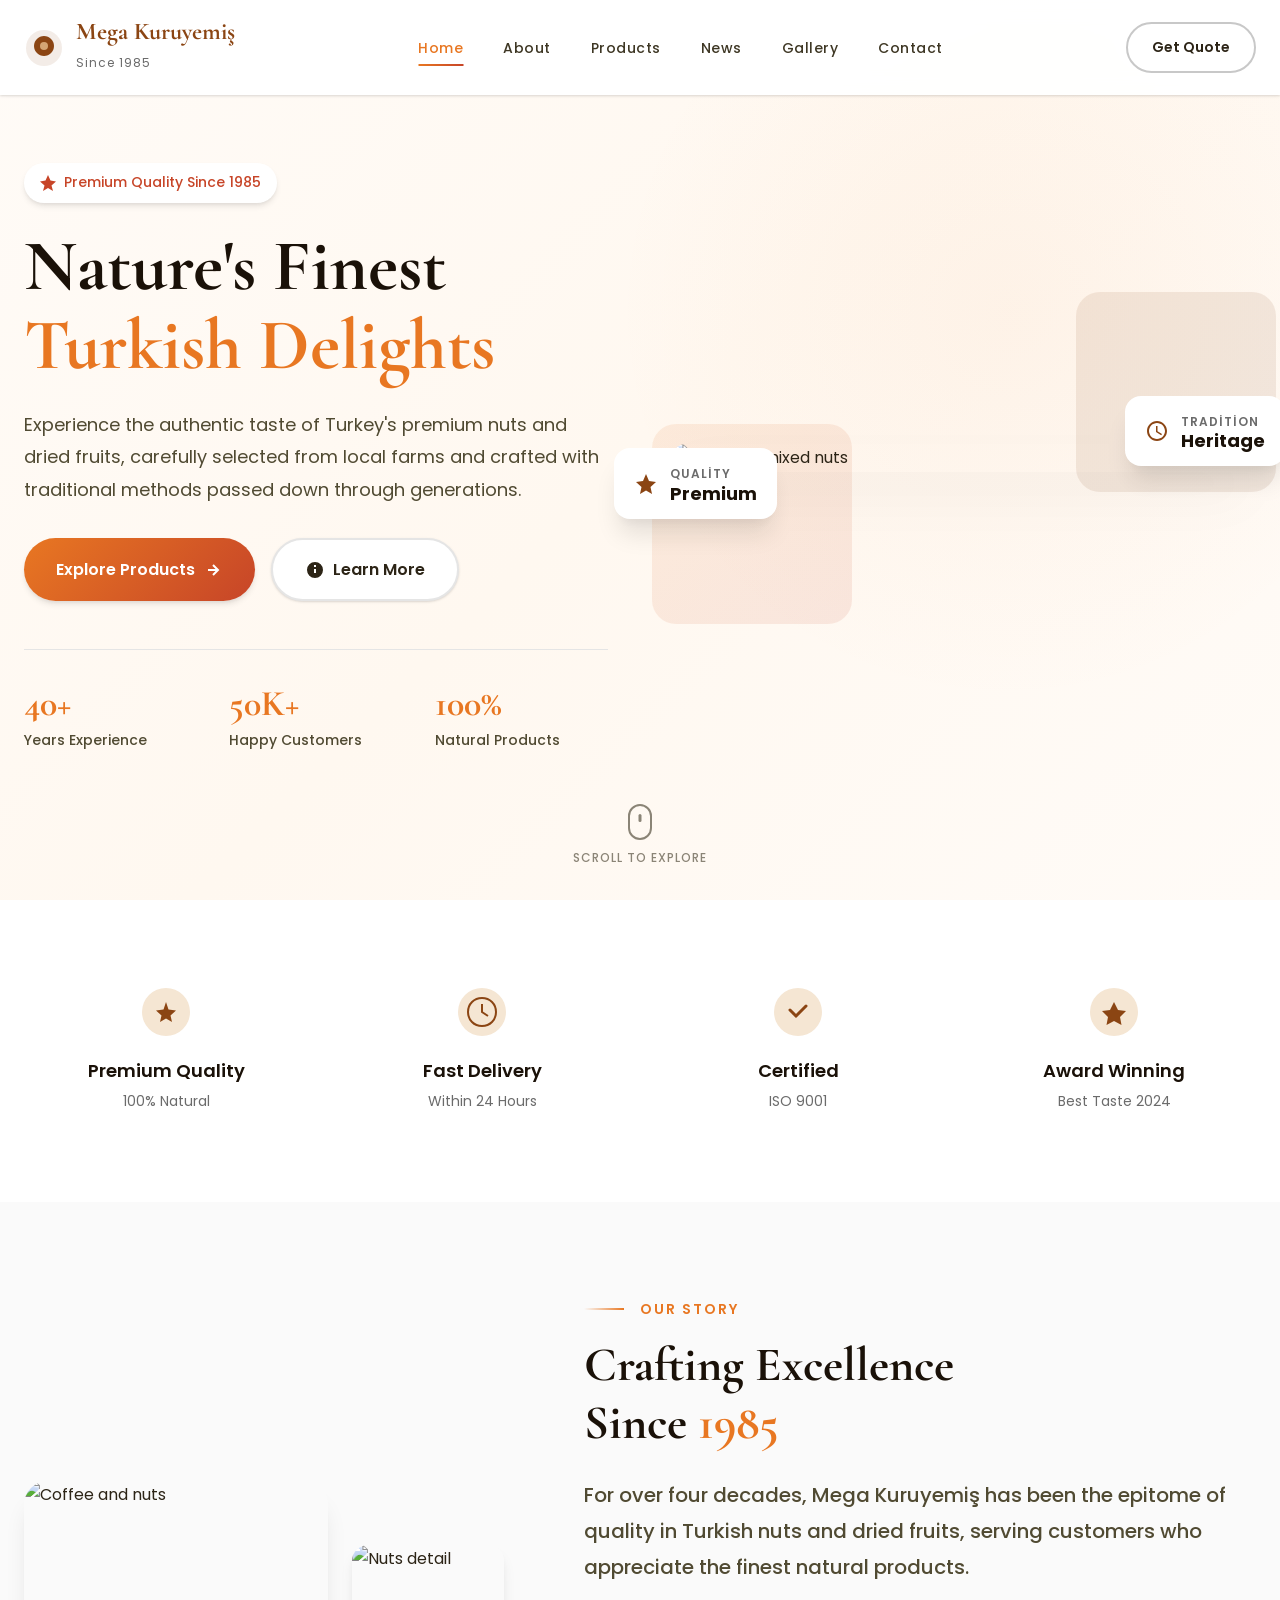
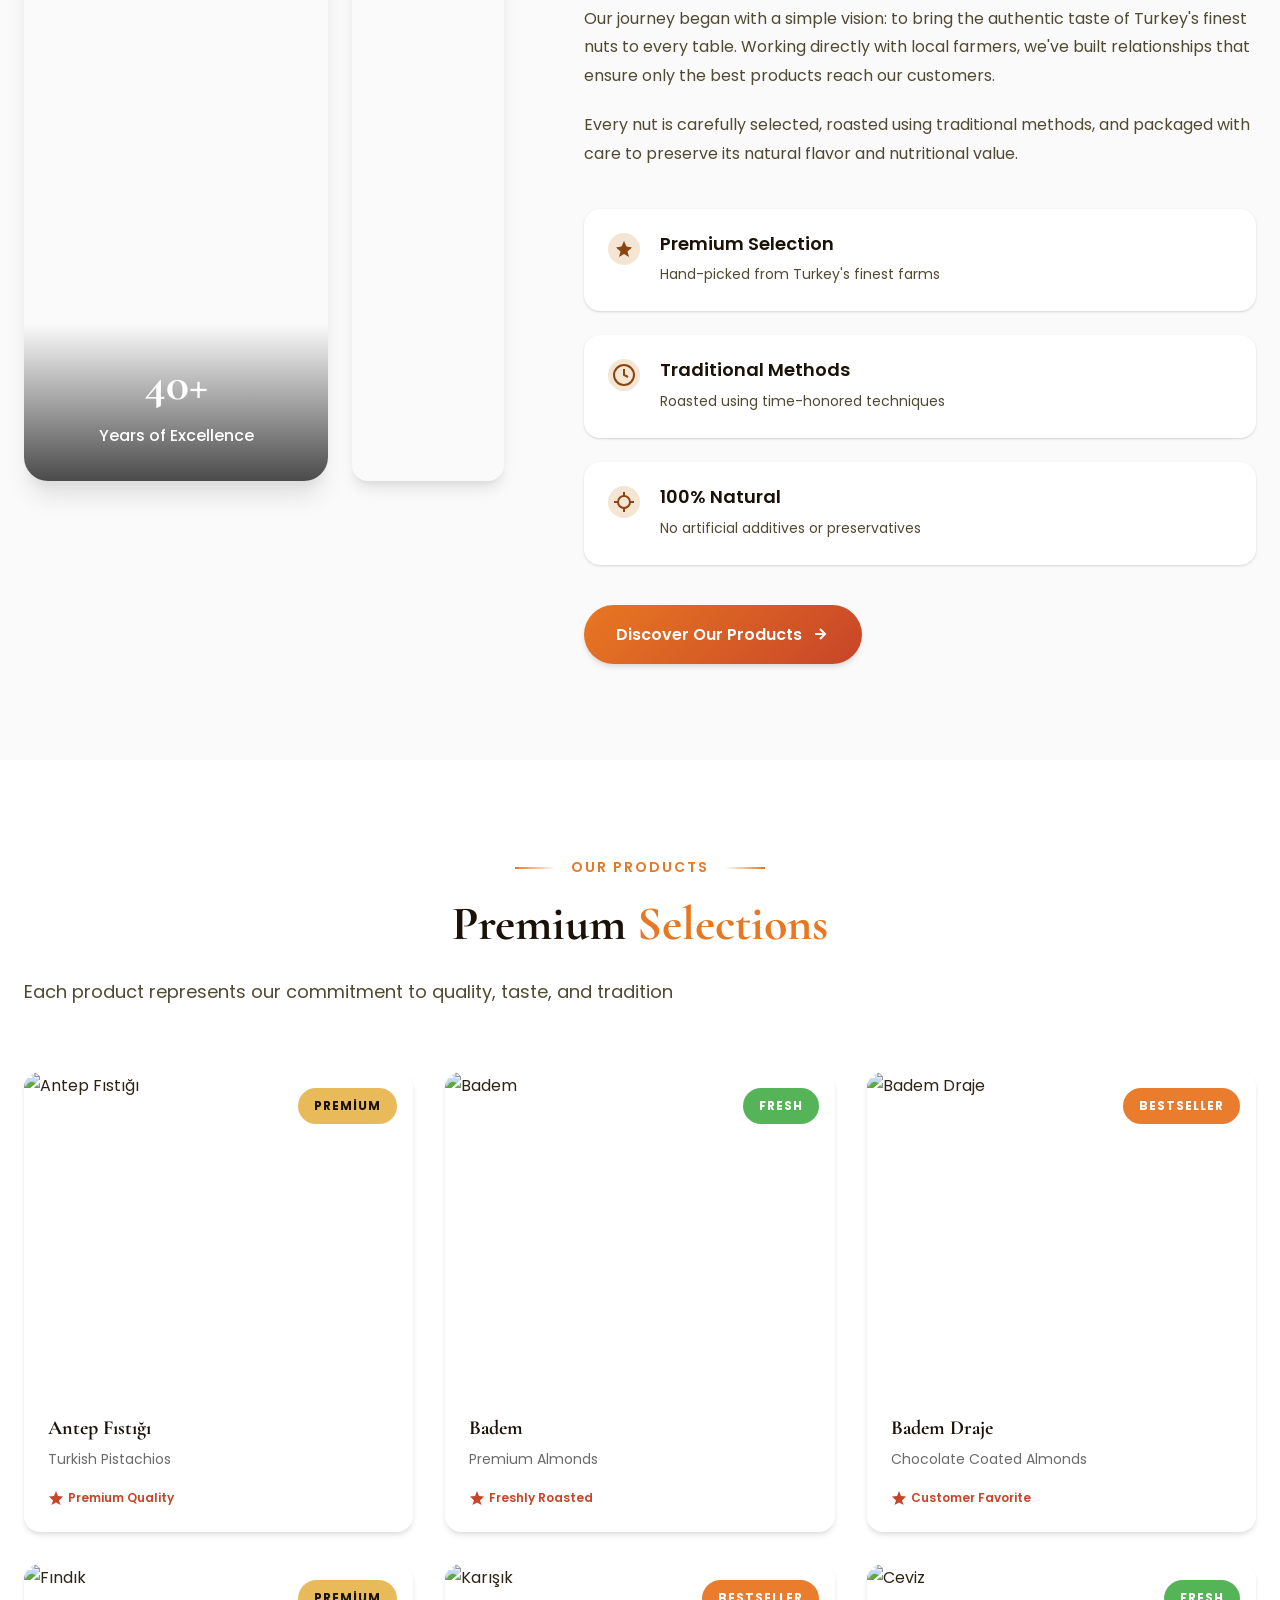
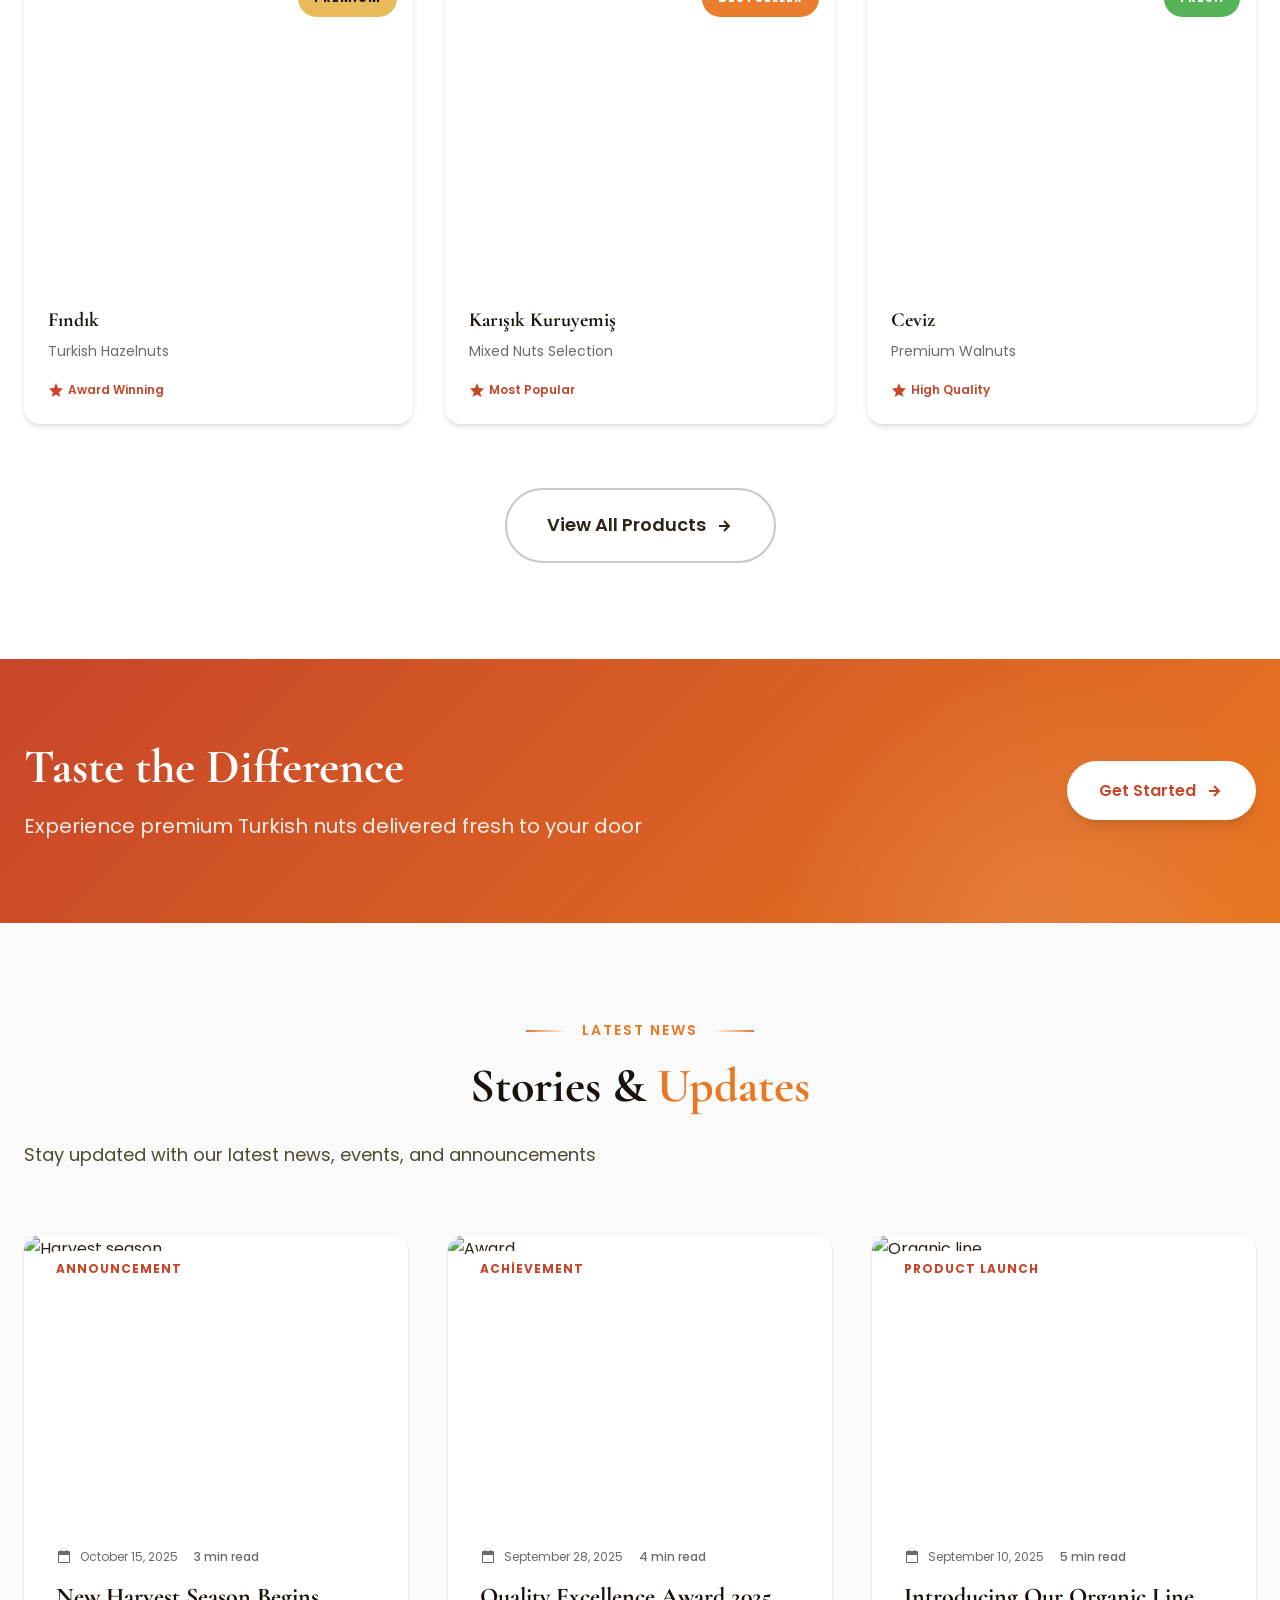
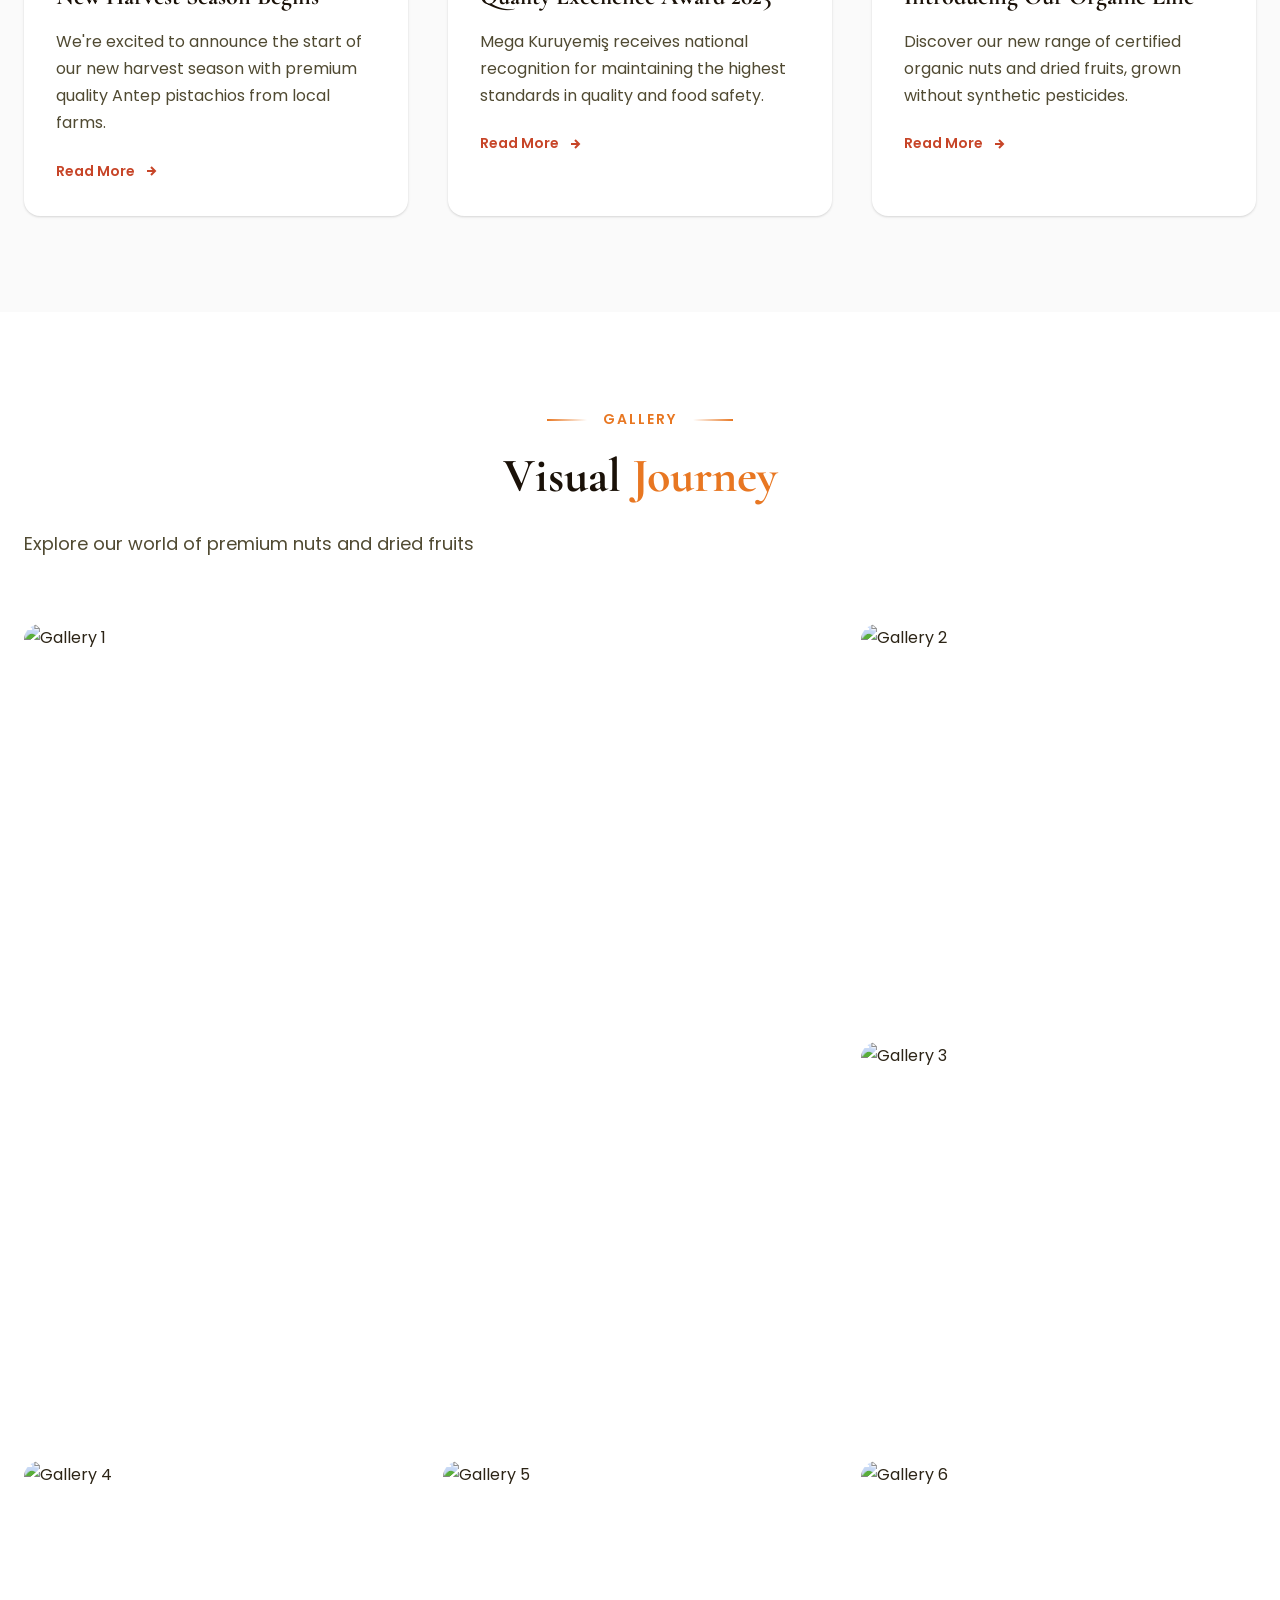
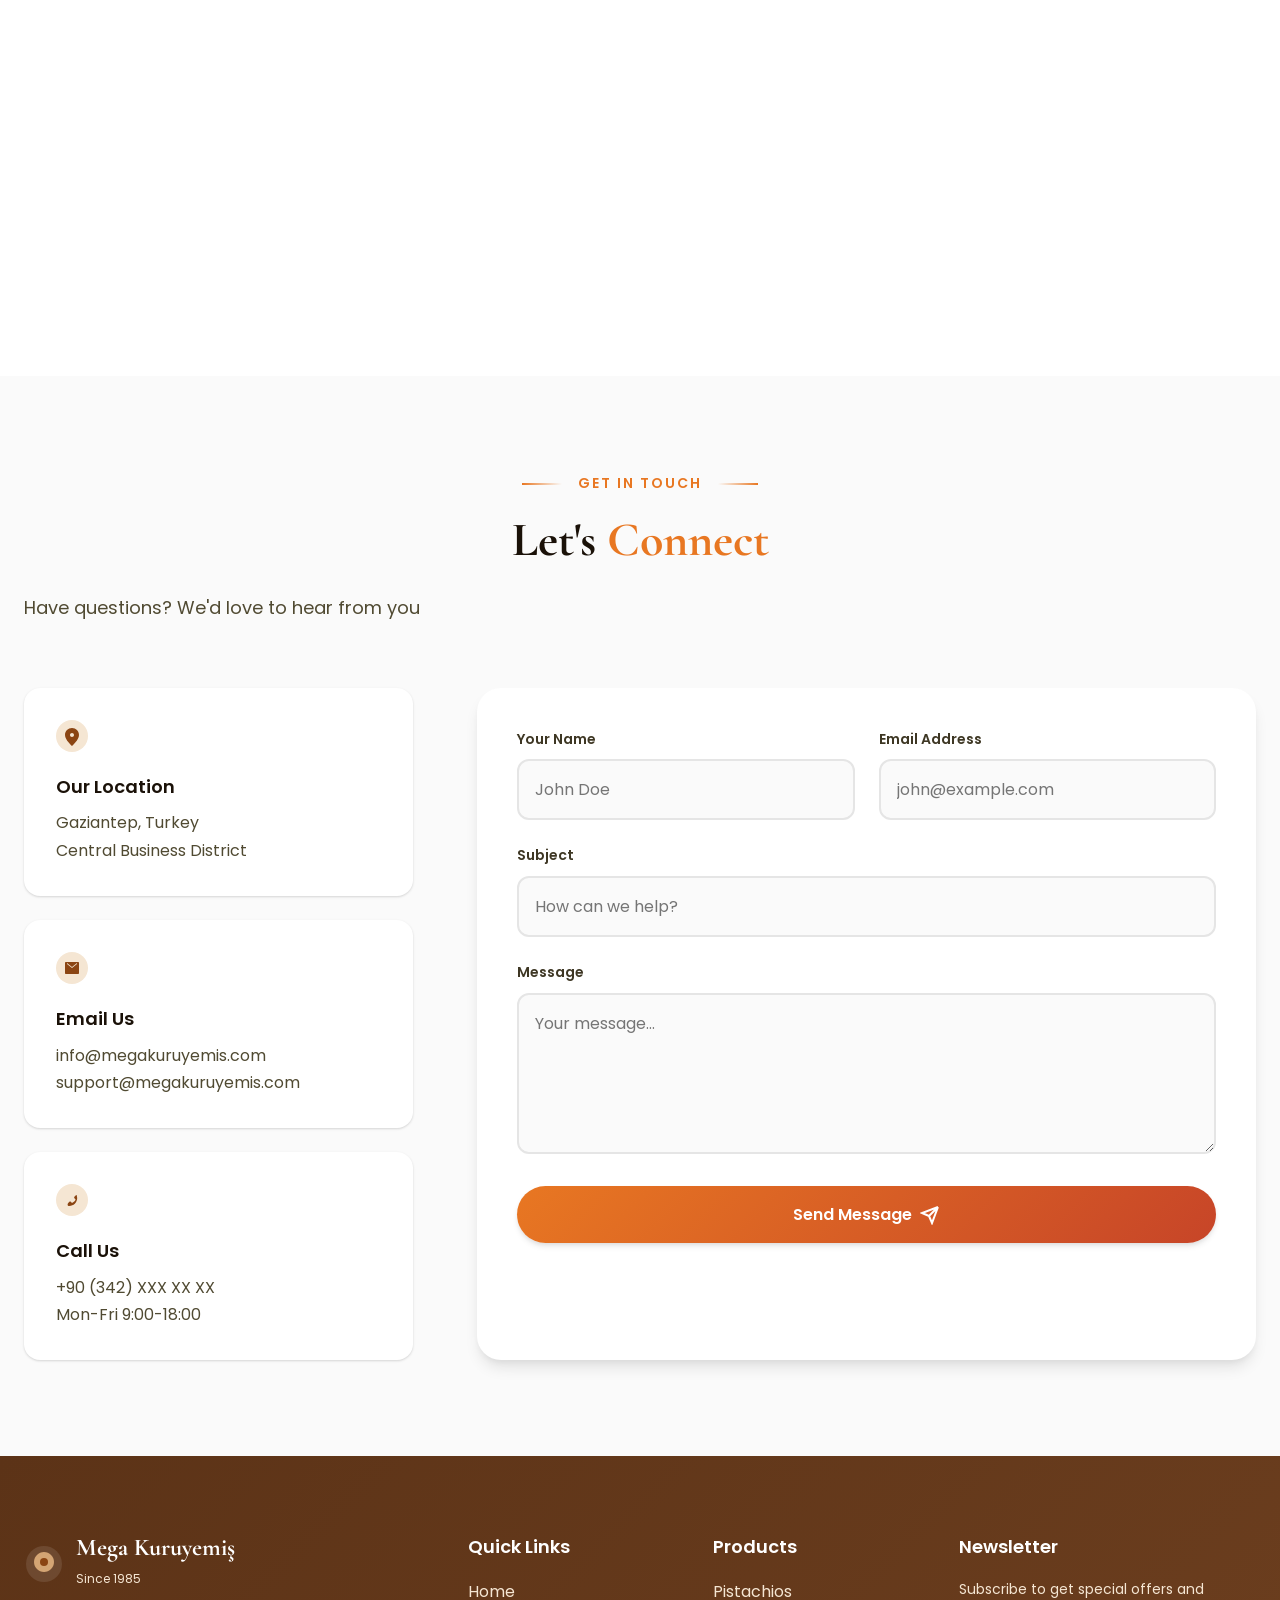
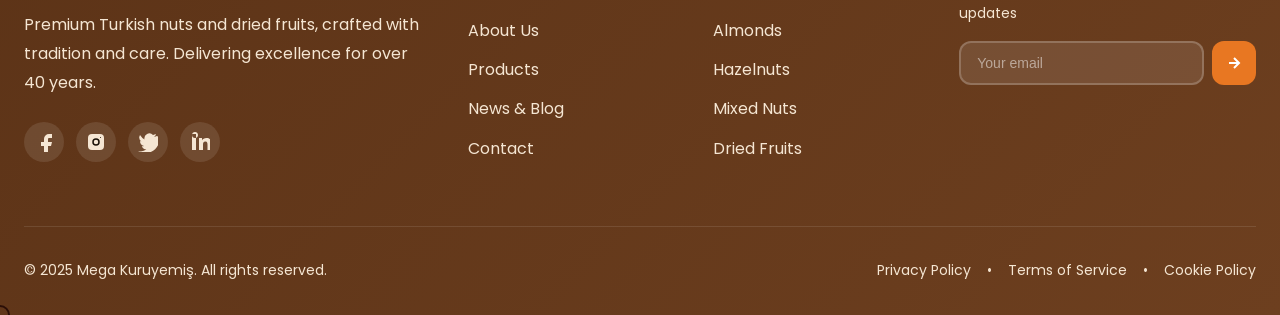
==== commit 28ab407e: "Refactor: Enhance website design and functionality Co-authored-by: sefaaydin <sefaaydin@live.com>" ====
--- a/index.html
+++ b/index.html
@@ -7,7 +7,7 @@
     <link rel="stylesheet" href="styles.css">
     <link rel="preconnect" href="https://fonts.googleapis.com">
     <link rel="preconnect" href="https://fonts.gstatic.com" crossorigin>
-    <link href="https://fonts.googleapis.com/css2?family=Playfair+Display:wght@400;600;700&family=Inter:wght@300;400;500;600&display=swap" rel="stylesheet">
+    <link href="https://fonts.googleapis.com/css2?family=Cormorant+Garamond:wght@400;600;700&family=Poppins:wght@300;400;500;600;700&display=swap" rel="stylesheet">
 </head>
 <body>
     <!-- Header -->
@@ -15,7 +15,15 @@
         <div class="container">
             <nav class="nav">
                 <div class="logo">
-                    <h1>Mega Kuruyemiş</h1>
+                    <svg width="40" height="40" viewBox="0 0 40 40" fill="none" xmlns="http://www.w3.org/2000/svg">
+                        <circle cx="20" cy="20" r="18" fill="#8B4513" opacity="0.1"/>
+                        <path d="M20 8C14.5 8 10 12.5 10 18C10 23.5 14.5 28 20 28C25.5 28 30 23.5 30 18C30 12.5 25.5 8 20 8Z" fill="#8B4513"/>
+                        <circle cx="20" cy="18" r="4" fill="#D4A574"/>
+                    </svg>
+                    <div class="logo-text">
+                        <h1>Mega Kuruyemiş</h1>
+                        <span>Since 1985</span>
+                    </div>
                 </div>
                 <ul class="nav-menu" id="navMenu">
                     <li><a href="#home" class="nav-link active">Home</a></li>
@@ -25,6 +33,9 @@
                     <li><a href="#gallery" class="nav-link">Gallery</a></li>
                     <li><a href="#contact" class="nav-link">Contact</a></li>
                 </ul>
+                <div class="nav-cta">
+                    <a href="#contact" class="btn btn-outline">Get Quote</a>
+                </div>
                 <div class="hamburger" id="hamburger">
                     <span></span>
                     <span></span>
@@ -36,21 +47,120 @@
 
     <!-- Hero Section -->
     <section class="hero" id="home">
-        <div class="hero-background"></div>
-        <div class="hero-content">
-            <div class="hero-text fade-in">
-                <h2>Nature's Finest Selection</h2>
-                <h1>Premium Turkish Nuts & Dried Fruits</h1>
-                <p>Experience the authentic taste of Turkey's finest nuts, carefully selected and roasted to perfection</p>
-                <a href="#products" class="btn btn-primary">Explore Products</a>
-            </div>
-            <div class="hero-image fade-in">
-                <img src="https://images.unsplash.com/photo-1599599810769-bcde5a160d32?w=800&h=800&fit=crop" alt="Premium mixed nuts">
-            </div>
-        </div>
-        <div class="decorative-nuts">
-            <img src="https://images.unsplash.com/photo-1608797178974-15b35a64ede9?w=150&h=150&fit=crop" alt="pistachio" class="float-nut nut-1">
-            <img src="https://images.unsplash.com/photo-1613919119221-6da14c97d422?w=150&h=150&fit=crop" alt="almond" class="float-nut nut-2">
+        <div class="hero-bg-shape"></div>
+        <div class="container">
+            <div class="hero-content">
+                <div class="hero-text fade-in">
+                    <div class="hero-badge">
+                        <svg width="16" height="16" viewBox="0 0 16 16" fill="currentColor">
+                            <path d="M8 0L10.5 5.5L16 6.5L11.5 10.5L13 16L8 13L3 16L4.5 10.5L0 6.5L5.5 5.5L8 0Z"/>
+                        </svg>
+                        <span>Premium Quality Since 1985</span>
+                    </div>
+                    <h1>Nature's Finest<br><span class="highlight">Turkish Delights</span></h1>
+                    <p class="hero-description">Experience the authentic taste of Turkey's premium nuts and dried fruits, carefully selected from local farms and crafted with traditional methods passed down through generations.</p>
+                    <div class="hero-actions">
+                        <a href="#products" class="btn btn-primary">
+                            <span>Explore Products</span>
+                            <svg width="20" height="20" viewBox="0 0 20 20" fill="none" stroke="currentColor" stroke-width="2">
+                                <path d="M5 10h10M10 5l5 5-5 5"/>
+                            </svg>
+                        </a>
+                        <a href="#about" class="btn btn-secondary">
+                            <svg width="20" height="20" viewBox="0 0 20 20" fill="currentColor">
+                                <path d="M10 2a8 8 0 100 16 8 8 0 000-16zm1 11H9V9h2v4zm0-6H9V5h2v2z"/>
+                            </svg>
+                            <span>Learn More</span>
+                        </a>
+                    </div>
+                    <div class="hero-stats">
+                        <div class="stat-item">
+                            <h3>40+</h3>
+                            <p>Years Experience</p>
+                        </div>
+                        <div class="stat-item">
+                            <h3>50K+</h3>
+                            <p>Happy Customers</p>
+                        </div>
+                        <div class="stat-item">
+                            <h3>100%</h3>
+                            <p>Natural Products</p>
+                        </div>
+                    </div>
+                </div>
+                <div class="hero-image fade-in">
+                    <div class="hero-image-wrapper">
+                        <div class="image-decoration top-left"></div>
+                        <div class="image-decoration bottom-right"></div>
+                        <img src="https://images.unsplash.com/photo-1599599810769-bcde5a160d32?w=800&h=900&fit=crop" alt="Premium mixed nuts">
+                        <div class="floating-card card-1">
+                            <svg width="24" height="24" viewBox="0 0 24 24" fill="#8B4513">
+                                <path d="M12 2L15 9L22 10L16.5 15L18 22L12 18.5L6 22L7.5 15L2 10L9 9L12 2Z"/>
+                            </svg>
+                            <div>
+                                <p class="card-label">Quality</p>
+                                <p class="card-value">Premium</p>
+                            </div>
+                        </div>
+                        <div class="floating-card card-2">
+                            <svg width="24" height="24" viewBox="0 0 24 24" fill="#8B4513">
+                                <path d="M12 2C6.5 2 2 6.5 2 12s4.5 10 10 10 10-4.5 10-10S17.5 2 12 2zm0 18c-4.4 0-8-3.6-8-8s3.6-8 8-8 8 3.6 8 8-3.6 8-8 8zm.5-13H11v6l5.2 3.2.8-1.3-4.5-2.7V7z"/>
+                            </svg>
+                            <div>
+                                <p class="card-label">Tradition</p>
+                                <p class="card-value">Heritage</p>
+                            </div>
+                        </div>
+                    </div>
+                </div>
+            </div>
+        </div>
+        <div class="scroll-indicator">
+            <div class="mouse">
+                <div class="wheel"></div>
+            </div>
+            <p>Scroll to explore</p>
+        </div>
+    </section>
+
+    <!-- Trust Badges -->
+    <section class="trust-badges">
+        <div class="container">
+            <div class="badges-grid">
+                <div class="badge-item">
+                    <svg width="48" height="48" viewBox="0 0 48 48" fill="none">
+                        <circle cx="24" cy="24" r="24" fill="#F5E6D3"/>
+                        <path d="M24 14L26.5 21.5L34 22.5L28.5 27.5L30 34L24 30.5L18 34L19.5 27.5L14 22.5L21.5 21.5L24 14Z" fill="#8B4513"/>
+                    </svg>
+                    <h4>Premium Quality</h4>
+                    <p>100% Natural</p>
+                </div>
+                <div class="badge-item">
+                    <svg width="48" height="48" viewBox="0 0 48 48" fill="none">
+                        <circle cx="24" cy="24" r="24" fill="#F5E6D3"/>
+                        <path d="M24 10C16 10 10 16 10 24C10 32 16 38 24 38C32 38 38 32 38 24C38 16 32 10 24 10Z" stroke="#8B4513" stroke-width="2" fill="none"/>
+                        <path d="M24 16V24L30 28" stroke="#8B4513" stroke-width="2"/>
+                    </svg>
+                    <h4>Fast Delivery</h4>
+                    <p>Within 24 Hours</p>
+                </div>
+                <div class="badge-item">
+                    <svg width="48" height="48" viewBox="0 0 48 48" fill="none">
+                        <circle cx="24" cy="24" r="24" fill="#F5E6D3"/>
+                        <path d="M32 18L22 28L16 22" stroke="#8B4513" stroke-width="3" stroke-linecap="round"/>
+                    </svg>
+                    <h4>Certified</h4>
+                    <p>ISO 9001</p>
+                </div>
+                <div class="badge-item">
+                    <svg width="48" height="48" viewBox="0 0 48 48" fill="none">
+                        <circle cx="24" cy="24" r="24" fill="#F5E6D3"/>
+                        <path d="M24 14L28 22L36 23L30 29L31.5 37L24 33L16.5 37L18 29L12 23L20 22L24 14Z" fill="#8B4513"/>
+                    </svg>
+                    <h4>Award Winning</h4>
+                    <p>Best Taste 2024</p>
+                </div>
+            </div>
         </div>
     </section>
 
@@ -59,32 +169,78 @@
         <div class="container">
             <div class="about-content">
                 <div class="about-image slide-in-left">
-                    <div class="image-wrapper brush-mask">
-                        <img src="https://images.unsplash.com/photo-1559056199-641a0ac8b55e?w=600&h=700&fit=crop" alt="Coffee and nuts">
+                    <div class="about-image-grid">
+                        <div class="about-img-main">
+                            <img src="https://images.unsplash.com/photo-1559056199-641a0ac8b55e?w=600&h=700&fit=crop" alt="Coffee and nuts">
+                            <div class="image-overlay">
+                                <div class="overlay-badge">
+                                    <h3>40+</h3>
+                                    <p>Years of Excellence</p>
+                                </div>
+                            </div>
+                        </div>
+                        <div class="about-img-small">
+                            <img src="https://images.unsplash.com/photo-1529258283598-8d6fe60b27f4?w=300&h=300&fit=crop" alt="Nuts detail">
+                        </div>
                     </div>
                 </div>
                 <div class="about-text slide-in-right">
-                    <h3 class="section-subtitle">Our Story</h3>
-                    <h2 class="section-title">Hakkımızda</h2>
-                    <p>For over three generations, Mega Kuruyemiş has been delivering the finest selection of Turkish nuts and dried fruits to tables across the country. Our commitment to quality begins at the source – we work directly with local farmers to ensure only the best products reach our customers.</p>
-                    <p>Every nut is carefully selected, roasted using traditional methods, and packaged with care to preserve its natural flavor and nutritional value. We believe that great taste comes from respecting nature and honoring time-tested craftsmanship.</p>
+                    <div class="section-label">
+                        <span class="label-line"></span>
+                        <span class="label-text">Our Story</span>
+                    </div>
+                    <h2 class="section-title">Crafting Excellence<br>Since <span class="text-accent">1985</span></h2>
+                    <p class="lead-text">For over four decades, Mega Kuruyemiş has been the epitome of quality in Turkish nuts and dried fruits, serving customers who appreciate the finest natural products.</p>
+                    <p>Our journey began with a simple vision: to bring the authentic taste of Turkey's finest nuts to every table. Working directly with local farmers, we've built relationships that ensure only the best products reach our customers.</p>
+                    <p>Every nut is carefully selected, roasted using traditional methods, and packaged with care to preserve its natural flavor and nutritional value.</p>
+                    
                     <div class="about-features">
-                        <div class="feature">
-                            <div class="feature-icon">🌰</div>
-                            <h4>Premium Quality</h4>
-                            <p>Hand-selected from the finest sources</p>
-                        </div>
-                        <div class="feature">
-                            <div class="feature-icon">🔥</div>
-                            <h4>Traditional Roasting</h4>
-                            <p>Crafted with heritage techniques</p>
-                        </div>
-                        <div class="feature">
-                            <div class="feature-icon">✨</div>
-                            <h4>Natural Taste</h4>
-                            <p>No artificial additives</p>
-                        </div>
-                    </div>
+                        <div class="feature-box">
+                            <div class="feature-icon">
+                                <svg width="32" height="32" viewBox="0 0 32 32" fill="none">
+                                    <circle cx="16" cy="16" r="16" fill="#F5E6D3"/>
+                                    <path d="M16 8L18.5 13.5L24 14.5L19.5 18.5L21 24L16 21L11 24L12.5 18.5L8 14.5L13.5 13.5L16 8Z" fill="#8B4513"/>
+                                </svg>
+                            </div>
+                            <div class="feature-content">
+                                <h4>Premium Selection</h4>
+                                <p>Hand-picked from Turkey's finest farms</p>
+                            </div>
+                        </div>
+                        <div class="feature-box">
+                            <div class="feature-icon">
+                                <svg width="32" height="32" viewBox="0 0 32 32" fill="none">
+                                    <circle cx="16" cy="16" r="16" fill="#F5E6D3"/>
+                                    <path d="M16 6C10.5 6 6 10.5 6 16C6 21.5 10.5 26 16 26C21.5 26 26 21.5 26 16C26 10.5 21.5 6 16 6Z" stroke="#8B4513" stroke-width="2" fill="none"/>
+                                    <path d="M16 10V16L20 18" stroke="#8B4513" stroke-width="2"/>
+                                </svg>
+                            </div>
+                            <div class="feature-content">
+                                <h4>Traditional Methods</h4>
+                                <p>Roasted using time-honored techniques</p>
+                            </div>
+                        </div>
+                        <div class="feature-box">
+                            <div class="feature-icon">
+                                <svg width="32" height="32" viewBox="0 0 32 32" fill="none">
+                                    <circle cx="16" cy="16" r="16" fill="#F5E6D3"/>
+                                    <path d="M16 22C19.3 22 22 19.3 22 16C22 12.7 19.3 10 16 10C12.7 10 10 12.7 10 16C10 19.3 12.7 22 16 22Z" fill="none" stroke="#8B4513" stroke-width="2"/>
+                                    <path d="M16 6V10M16 22V26M26 16H22M10 16H6" stroke="#8B4513" stroke-width="2"/>
+                                </svg>
+                            </div>
+                            <div class="feature-content">
+                                <h4>100% Natural</h4>
+                                <p>No artificial additives or preservatives</p>
+                            </div>
+                        </div>
+                    </div>
+                    
+                    <a href="#products" class="btn btn-primary">
+                        <span>Discover Our Products</span>
+                        <svg width="20" height="20" viewBox="0 0 20 20" fill="none" stroke="currentColor" stroke-width="2">
+                            <path d="M5 10h10M10 5l5 5-5 5"/>
+                        </svg>
+                    </a>
                 </div>
             </div>
         </div>
@@ -94,91 +250,174 @@
     <section class="products" id="products">
         <div class="container">
             <div class="section-header">
-                <h3 class="section-subtitle">Discover Our Range</h3>
-                <h2 class="section-title">Ürünlerimiz</h2>
-                <p>Each product is a testament to our dedication to quality and taste</p>
-            </div>
+                <div class="section-label centered">
+                    <span class="label-line"></span>
+                    <span class="label-text">Our Products</span>
+                    <span class="label-line"></span>
+                </div>
+                <h2 class="section-title centered">Premium <span class="text-accent">Selections</span></h2>
+                <p class="section-description">Each product represents our commitment to quality, taste, and tradition</p>
+            </div>
+            
             <div class="products-grid">
                 <div class="product-card fade-up">
                     <div class="product-image">
-                        <img src="https://images.unsplash.com/photo-1608797178974-15b35a64ede9?w=400&h=400&fit=crop" alt="Antep Fıstığı">
-                        <div class="product-badge">Premium</div>
+                        <img src="https://images.unsplash.com/photo-1608797178974-15b35a64ede9?w=500&h=500&fit=crop" alt="Antep Fıstığı">
+                        <div class="product-overlay">
+                            <a href="#" class="overlay-btn">View Details</a>
+                        </div>
+                        <span class="product-badge premium">Premium</span>
                     </div>
                     <div class="product-content">
                         <h3>Antep Fıstığı</h3>
                         <p>Turkish Pistachios</p>
-                    </div>
-                </div>
+                        <div class="product-meta">
+                            <span class="meta-item">
+                                <svg width="16" height="16" viewBox="0 0 16 16" fill="currentColor">
+                                    <path d="M8 1L10 6L15 6.5L11 10.5L12.5 15L8 12.5L3.5 15L5 10.5L1 6.5L6 6L8 1Z"/>
+                                </svg>
+                                Premium Quality
+                            </span>
+                        </div>
+                    </div>
+                </div>
+                
                 <div class="product-card fade-up">
                     <div class="product-image">
-                        <img src="https://images.unsplash.com/photo-1613919119221-6da14c97d422?w=400&h=400&fit=crop" alt="Badem">
-                        <div class="product-badge">Fresh</div>
+                        <img src="https://images.unsplash.com/photo-1613919119221-6da14c97d422?w=500&h=500&fit=crop" alt="Badem">
+                        <div class="product-overlay">
+                            <a href="#" class="overlay-btn">View Details</a>
+                        </div>
+                        <span class="product-badge fresh">Fresh</span>
                     </div>
                     <div class="product-content">
                         <h3>Badem</h3>
                         <p>Premium Almonds</p>
-                    </div>
-                </div>
+                        <div class="product-meta">
+                            <span class="meta-item">
+                                <svg width="16" height="16" viewBox="0 0 16 16" fill="currentColor">
+                                    <path d="M8 1L10 6L15 6.5L11 10.5L12.5 15L8 12.5L3.5 15L5 10.5L1 6.5L6 6L8 1Z"/>
+                                </svg>
+                                Freshly Roasted
+                            </span>
+                        </div>
+                    </div>
+                </div>
+                
                 <div class="product-card fade-up">
                     <div class="product-image">
-                        <img src="https://images.unsplash.com/photo-1623428187969-5da2dcea5ebf?w=400&h=400&fit=crop" alt="Badem Draje">
-                        <div class="product-badge">Popular</div>
+                        <img src="https://images.unsplash.com/photo-1623428187969-5da2dcea5ebf?w=500&h=500&fit=crop" alt="Badem Draje">
+                        <div class="product-overlay">
+                            <a href="#" class="overlay-btn">View Details</a>
+                        </div>
+                        <span class="product-badge bestseller">Bestseller</span>
                     </div>
                     <div class="product-content">
                         <h3>Badem Draje</h3>
                         <p>Chocolate Coated Almonds</p>
-                    </div>
-                </div>
+                        <div class="product-meta">
+                            <span class="meta-item">
+                                <svg width="16" height="16" viewBox="0 0 16 16" fill="currentColor">
+                                    <path d="M8 1L10 6L15 6.5L11 10.5L12.5 15L8 12.5L3.5 15L5 10.5L1 6.5L6 6L8 1Z"/>
+                                </svg>
+                                Customer Favorite
+                            </span>
+                        </div>
+                    </div>
+                </div>
+                
                 <div class="product-card fade-up">
                     <div class="product-image">
-                        <img src="https://images.unsplash.com/photo-1582003639594-8a6e609a2e87?w=400&h=400&fit=crop" alt="Fındık">
-                        <div class="product-badge">Premium</div>
+                        <img src="https://images.unsplash.com/photo-1582003639594-8a6e609a2e87?w=500&h=500&fit=crop" alt="Fındık">
+                        <div class="product-overlay">
+                            <a href="#" class="overlay-btn">View Details</a>
+                        </div>
+                        <span class="product-badge premium">Premium</span>
                     </div>
                     <div class="product-content">
                         <h3>Fındık</h3>
                         <p>Turkish Hazelnuts</p>
-                    </div>
-                </div>
+                        <div class="product-meta">
+                            <span class="meta-item">
+                                <svg width="16" height="16" viewBox="0 0 16 16" fill="currentColor">
+                                    <path d="M8 1L10 6L15 6.5L11 10.5L12.5 15L8 12.5L3.5 15L5 10.5L1 6.5L6 6L8 1Z"/>
+                                </svg>
+                                Award Winning
+                            </span>
+                        </div>
+                    </div>
+                </div>
+                
                 <div class="product-card fade-up">
                     <div class="product-image">
-                        <img src="https://images.unsplash.com/photo-1599599810769-bcde5a160d32?w=400&h=400&fit=crop" alt="Karışık Kuruyemiş">
-                        <div class="product-badge">Bestseller</div>
+                        <img src="https://images.unsplash.com/photo-1599599810769-bcde5a160d32?w=500&h=500&fit=crop" alt="Karışık">
+                        <div class="product-overlay">
+                            <a href="#" class="overlay-btn">View Details</a>
+                        </div>
+                        <span class="product-badge bestseller">Bestseller</span>
                     </div>
                     <div class="product-content">
                         <h3>Karışık Kuruyemiş</h3>
                         <p>Mixed Nuts Selection</p>
-                    </div>
-                </div>
+                        <div class="product-meta">
+                            <span class="meta-item">
+                                <svg width="16" height="16" viewBox="0 0 16 16" fill="currentColor">
+                                    <path d="M8 1L10 6L15 6.5L11 10.5L12.5 15L8 12.5L3.5 15L5 10.5L1 6.5L6 6L8 1Z"/>
+                                </svg>
+                                Most Popular
+                            </span>
+                        </div>
+                    </div>
+                </div>
+                
                 <div class="product-card fade-up">
                     <div class="product-image">
-                        <img src="https://images.unsplash.com/photo-1585518419759-7fe2e0fbf8a6?w=400&h=400&fit=crop" alt="Ceviz">
-                        <div class="product-badge">Fresh</div>
+                        <img src="https://images.unsplash.com/photo-1585518419759-7fe2e0fbf8a6?w=500&h=500&fit=crop" alt="Ceviz">
+                        <div class="product-overlay">
+                            <a href="#" class="overlay-btn">View Details</a>
+                        </div>
+                        <span class="product-badge fresh">Fresh</span>
                     </div>
                     <div class="product-content">
                         <h3>Ceviz</h3>
-                        <p>Walnuts</p>
-                    </div>
-                </div>
-                <div class="product-card fade-up">
-                    <div class="product-image">
-                        <img src="https://images.unsplash.com/photo-1610893649359-a6f6f6b8e630?w=400&h=400&fit=crop" alt="Kaju">
-                        <div class="product-badge">Premium</div>
-                    </div>
-                    <div class="product-content">
-                        <h3>Kaju</h3>
-                        <p>Cashews</p>
-                    </div>
-                </div>
-                <div class="product-card fade-up">
-                    <div class="product-image">
-                        <img src="https://images.unsplash.com/photo-1581697797954-c73c59609ec8?w=400&h=400&fit=crop" alt="Kuru Meyve">
-                        <div class="product-badge">Natural</div>
-                    </div>
-                    <div class="product-content">
-                        <h3>Kuru Meyve</h3>
-                        <p>Dried Fruits Mix</p>
-                    </div>
-                </div>
+                        <p>Premium Walnuts</p>
+                        <div class="product-meta">
+                            <span class="meta-item">
+                                <svg width="16" height="16" viewBox="0 0 16 16" fill="currentColor">
+                                    <path d="M8 1L10 6L15 6.5L11 10.5L12.5 15L8 12.5L3.5 15L5 10.5L1 6.5L6 6L8 1Z"/>
+                                </svg>
+                                High Quality
+                            </span>
+                        </div>
+                    </div>
+                </div>
+            </div>
+            
+            <div class="section-cta">
+                <a href="#contact" class="btn btn-outline-large">
+                    <span>View All Products</span>
+                    <svg width="20" height="20" viewBox="0 0 20 20" fill="none" stroke="currentColor" stroke-width="2">
+                        <path d="M5 10h10M10 5l5 5-5 5"/>
+                    </svg>
+                </a>
+            </div>
+        </div>
+    </section>
+
+    <!-- CTA Banner -->
+    <section class="cta-banner">
+        <div class="container">
+            <div class="cta-content">
+                <div class="cta-text">
+                    <h2>Taste the Difference</h2>
+                    <p>Experience premium Turkish nuts delivered fresh to your door</p>
+                </div>
+                <a href="#contact" class="btn btn-white">
+                    <span>Get Started</span>
+                    <svg width="20" height="20" viewBox="0 0 20 20" fill="none" stroke="currentColor" stroke-width="2">
+                        <path d="M5 10h10M10 5l5 5-5 5"/>
+                    </svg>
+                </a>
             </div>
         </div>
     </section>
@@ -187,41 +426,91 @@
     <section class="news" id="news">
         <div class="container">
             <div class="section-header">
-                <h3 class="section-subtitle">Latest Updates</h3>
-                <h2 class="section-title">Haberler</h2>
-            </div>
+                <div class="section-label centered">
+                    <span class="label-line"></span>
+                    <span class="label-text">Latest News</span>
+                    <span class="label-line"></span>
+                </div>
+                <h2 class="section-title centered">Stories & <span class="text-accent">Updates</span></h2>
+                <p class="section-description">Stay updated with our latest news, events, and announcements</p>
+            </div>
+            
             <div class="news-grid">
                 <div class="news-card fade-up">
                     <div class="news-image">
-                        <img src="https://images.unsplash.com/photo-1529258283598-8d6fe60b27f4?w=500&h=350&fit=crop" alt="New harvest season">
+                        <img src="https://images.unsplash.com/photo-1529258283598-8d6fe60b27f4?w=600&h=400&fit=crop" alt="Harvest season">
+                        <span class="news-category">Announcement</span>
                     </div>
                     <div class="news-content">
-                        <span class="news-date">October 15, 2025</span>
+                        <div class="news-meta">
+                            <span class="news-date">
+                                <svg width="16" height="16" viewBox="0 0 16 16" fill="currentColor">
+                                    <path d="M11 2V1H10V2H6V1H5V2H3C2.4 2 2 2.4 2 3V13C2 13.6 2.4 14 3 14H13C13.6 14 14 13.6 14 13V3C14 2.4 13.6 2 13 2H11ZM13 13H3V6H13V13Z"/>
+                                </svg>
+                                October 15, 2025
+                            </span>
+                            <span class="reading-time">3 min read</span>
+                        </div>
                         <h3>New Harvest Season Begins</h3>
                         <p>We're excited to announce the start of our new harvest season with premium quality Antep pistachios from local farms.</p>
-                        <a href="#" class="news-link">Read More →</a>
-                    </div>
-                </div>
+                        <a href="#" class="news-link">
+                            Read More
+                            <svg width="16" height="16" viewBox="0 0 16 16" fill="none" stroke="currentColor" stroke-width="2">
+                                <path d="M4 8h8M8 4l4 4-4 4"/>
+                            </svg>
+                        </a>
+                    </div>
+                </div>
+                
                 <div class="news-card fade-up">
                     <div class="news-image">
-                        <img src="https://images.unsplash.com/photo-1587334207551-c2ee3c0a9284?w=500&h=350&fit=crop" alt="Award winning">
+                        <img src="https://images.unsplash.com/photo-1587334207551-c2ee3c0a9284?w=600&h=400&fit=crop" alt="Award">
+                        <span class="news-category">Achievement</span>
                     </div>
                     <div class="news-content">
-                        <span class="news-date">September 28, 2025</span>
-                        <h3>Quality Excellence Award</h3>
+                        <div class="news-meta">
+                            <span class="news-date">
+                                <svg width="16" height="16" viewBox="0 0 16 16" fill="currentColor">
+                                    <path d="M11 2V1H10V2H6V1H5V2H3C2.4 2 2 2.4 2 3V13C2 13.6 2.4 14 3 14H13C13.6 14 14 13.6 14 13V3C14 2.4 13.6 2 13 2H11ZM13 13H3V6H13V13Z"/>
+                                </svg>
+                                September 28, 2025
+                            </span>
+                            <span class="reading-time">4 min read</span>
+                        </div>
+                        <h3>Quality Excellence Award 2025</h3>
                         <p>Mega Kuruyemiş receives national recognition for maintaining the highest standards in quality and food safety.</p>
-                        <a href="#" class="news-link">Read More →</a>
-                    </div>
-                </div>
+                        <a href="#" class="news-link">
+                            Read More
+                            <svg width="16" height="16" viewBox="0 0 16 16" fill="none" stroke="currentColor" stroke-width="2">
+                                <path d="M4 8h8M8 4l4 4-4 4"/>
+                            </svg>
+                        </a>
+                    </div>
+                </div>
+                
                 <div class="news-card fade-up">
                     <div class="news-image">
-                        <img src="https://images.unsplash.com/photo-1598971861713-54d83a2254cf?w=500&h=350&fit=crop" alt="New product line">
+                        <img src="https://images.unsplash.com/photo-1598971861713-54d83a2254cf?w=600&h=400&fit=crop" alt="Organic line">
+                        <span class="news-category">Product Launch</span>
                     </div>
                     <div class="news-content">
-                        <span class="news-date">September 10, 2025</span>
+                        <div class="news-meta">
+                            <span class="news-date">
+                                <svg width="16" height="16" viewBox="0 0 16 16" fill="currentColor">
+                                    <path d="M11 2V1H10V2H6V1H5V2H3C2.4 2 2 2.4 2 3V13C2 13.6 2.4 14 3 14H13C13.6 14 14 13.6 14 13V3C14 2.4 13.6 2 13 2H11ZM13 13H3V6H13V13Z"/>
+                                </svg>
+                                September 10, 2025
+                            </span>
+                            <span class="reading-time">5 min read</span>
+                        </div>
                         <h3>Introducing Our Organic Line</h3>
                         <p>Discover our new range of certified organic nuts and dried fruits, grown without synthetic pesticides.</p>
-                        <a href="#" class="news-link">Read More →</a>
+                        <a href="#" class="news-link">
+                            Read More
+                            <svg width="16" height="16" viewBox="0 0 16 16" fill="none" stroke="currentColor" stroke-width="2">
+                                <path d="M4 8h8M8 4l4 4-4 4"/>
+                            </svg>
+                        </a>
                     </div>
                 </div>
             </div>
@@ -230,29 +519,77 @@
 
     <!-- Gallery Section -->
     <section class="gallery" id="gallery">
-        <div class="container">
+        <div class="container-fluid">
             <div class="section-header">
-                <h3 class="section-subtitle">Visual Journey</h3>
-                <h2 class="section-title">Galeri</h2>
-            </div>
+                <div class="section-label centered">
+                    <span class="label-line"></span>
+                    <span class="label-text">Gallery</span>
+                    <span class="label-line"></span>
+                </div>
+                <h2 class="section-title centered">Visual <span class="text-accent">Journey</span></h2>
+                <p class="section-description">Explore our world of premium nuts and dried fruits</p>
+            </div>
+            
             <div class="gallery-grid">
+                <div class="gallery-item large fade-up">
+                    <img src="https://images.unsplash.com/photo-1607623814075-e51df1bdc82f?w=800&h=800&fit=crop" alt="Gallery 1">
+                    <div class="gallery-overlay">
+                        <button class="gallery-btn">
+                            <svg width="24" height="24" viewBox="0 0 24 24" fill="none" stroke="currentColor" stroke-width="2">
+                                <path d="M15 3h6v6M9 21H3v-6M21 3l-7 7M3 21l7-7"/>
+                            </svg>
+                        </button>
+                    </div>
+                </div>
                 <div class="gallery-item fade-up">
-                    <img src="https://images.unsplash.com/photo-1607623814075-e51df1bdc82f?w=400&h=400&fit=crop" alt="Gallery 1">
+                    <img src="https://images.unsplash.com/photo-1620706857370-e1b9770e8bb1?w=500&h=500&fit=crop" alt="Gallery 2">
+                    <div class="gallery-overlay">
+                        <button class="gallery-btn">
+                            <svg width="24" height="24" viewBox="0 0 24 24" fill="none" stroke="currentColor" stroke-width="2">
+                                <path d="M15 3h6v6M9 21H3v-6M21 3l-7 7M3 21l7-7"/>
+                            </svg>
+                        </button>
+                    </div>
                 </div>
                 <div class="gallery-item fade-up">
-                    <img src="https://images.unsplash.com/photo-1620706857370-e1b9770e8bb1?w=400&h=400&fit=crop" alt="Gallery 2">
+                    <img src="https://images.unsplash.com/photo-1599599811136-e0c4e708a70f?w=500&h=500&fit=crop" alt="Gallery 3">
+                    <div class="gallery-overlay">
+                        <button class="gallery-btn">
+                            <svg width="24" height="24" viewBox="0 0 24 24" fill="none" stroke="currentColor" stroke-width="2">
+                                <path d="M15 3h6v6M9 21H3v-6M21 3l-7 7M3 21l7-7"/>
+                            </svg>
+                        </button>
+                    </div>
                 </div>
                 <div class="gallery-item fade-up">
-                    <img src="https://images.unsplash.com/photo-1599599811136-e0c4e708a70f?w=400&h=400&fit=crop" alt="Gallery 3">
+                    <img src="https://images.unsplash.com/photo-1605695928381-06650ecca7f2?w=500&h=500&fit=crop" alt="Gallery 4">
+                    <div class="gallery-overlay">
+                        <button class="gallery-btn">
+                            <svg width="24" height="24" viewBox="0 0 24 24" fill="none" stroke="currentColor" stroke-width="2">
+                                <path d="M15 3h6v6M9 21H3v-6M21 3l-7 7M3 21l7-7"/>
+                            </svg>
+                        </button>
+                    </div>
+                </div>
+                <div class="gallery-item tall fade-up">
+                    <img src="https://images.unsplash.com/photo-1568471173238-64ed8bbbd75d?w=500&h=700&fit=crop" alt="Gallery 5">
+                    <div class="gallery-overlay">
+                        <button class="gallery-btn">
+                            <svg width="24" height="24" viewBox="0 0 24 24" fill="none" stroke="currentColor" stroke-width="2">
+                                <path d="M15 3h6v6M9 21H3v-6M21 3l-7 7M3 21l7-7"/>
+                            </svg>
+                        </button>
+                    </div>
                 </div>
                 <div class="gallery-item fade-up">
-                    <img src="https://images.unsplash.com/photo-1605695928381-06650ecca7f2?w=400&h=400&fit=crop" alt="Gallery 4">
-                </div>
-                <div class="gallery-item fade-up">
-                    <img src="https://images.unsplash.com/photo-1568471173238-64ed8bbbd75d?w=400&h=400&fit=crop" alt="Gallery 5">
-                </div>
-                <div class="gallery-item fade-up">
-                    <img src="https://images.unsplash.com/photo-1607623788994-70c50d3d5c86?w=400&h=400&fit=crop" alt="Gallery 6">
+                    <img src="https://images.unsplash.com/photo-1607623788994-70c50d3d5c86?w=500&h=500&fit=crop" alt="Gallery 6">
+                    <div class="gallery-overlay">
+                        <button class="gallery-btn">
+                            <svg width="24" height="24" viewBox="0 0 24 24" fill="none" stroke="currentColor" stroke-width="2">
+                                <path d="M15 3h6v6M9 21H3v-6M21 3l-7 7M3 21l7-7"/>
+                            </svg>
+                        </button>
+                    </div>
                 </div>
             </div>
         </div>
@@ -261,49 +598,78 @@
     <!-- Contact Section -->
     <section class="contact" id="contact">
         <div class="container">
+            <div class="section-header">
+                <div class="section-label centered">
+                    <span class="label-line"></span>
+                    <span class="label-text">Get In Touch</span>
+                    <span class="label-line"></span>
+                </div>
+                <h2 class="section-title centered">Let's <span class="text-accent">Connect</span></h2>
+                <p class="section-description">Have questions? We'd love to hear from you</p>
+            </div>
+            
             <div class="contact-content">
                 <div class="contact-info">
-                    <h2>Get In Touch</h2>
-                    <p>We'd love to hear from you. Reach out for orders, inquiries, or just to say hello!</p>
-                    <div class="contact-details">
-                        <div class="contact-item">
-                            <div class="contact-icon">📍</div>
-                            <div>
-                                <h4>Address</h4>
-                                <p>Gaziantep, Turkey</p>
-                            </div>
-                        </div>
-                        <div class="contact-item">
-                            <div class="contact-icon">📞</div>
-                            <div>
-                                <h4>Phone</h4>
-                                <p>+90 (342) XXX XX XX</p>
-                            </div>
-                        </div>
-                        <div class="contact-item">
-                            <div class="contact-icon">✉️</div>
-                            <div>
-                                <h4>Email</h4>
-                                <p>info@megakuruyemis.com</p>
-                            </div>
-                        </div>
-                    </div>
-                </div>
-                <div class="contact-form">
-                    <form>
+                    <div class="contact-card">
+                        <div class="contact-icon">
+                            <svg width="32" height="32" viewBox="0 0 32 32" fill="none">
+                                <circle cx="16" cy="16" r="16" fill="#F5E6D3"/>
+                                <path d="M16 8C12.1 8 9 11.1 9 15C9 19.9 16 26 16 26C16 26 23 19.9 23 15C23 11.1 19.9 8 16 8ZM16 17C14.9 17 14 16.1 14 15C14 13.9 14.9 13 16 13C17.1 13 18 13.9 18 15C18 16.1 17.1 17 16 17Z" fill="#8B4513"/>
+                            </svg>
+                        </div>
+                        <h4>Our Location</h4>
+                        <p>Gaziantep, Turkey<br>Central Business District</p>
+                    </div>
+                    
+                    <div class="contact-card">
+                        <div class="contact-icon">
+                            <svg width="32" height="32" viewBox="0 0 32 32" fill="none">
+                                <circle cx="16" cy="16" r="16" fill="#F5E6D3"/>
+                                <path d="M22 10H10C9.4 10 9 10.4 9 11V21C9 21.6 9.4 22 10 22H22C22.6 22 23 21.6 23 21V11C23 10.4 22.6 10 22 10ZM21 12L16 16L11 12V11L16 15L21 11V12Z" fill="#8B4513"/>
+                            </svg>
+                        </div>
+                        <h4>Email Us</h4>
+                        <p>info@megakuruyemis.com<br>support@megakuruyemis.com</p>
+                    </div>
+                    
+                    <div class="contact-card">
+                        <div class="contact-icon">
+                            <svg width="32" height="32" viewBox="0 0 32 32" fill="none">
+                                <circle cx="16" cy="16" r="16" fill="#F5E6D3"/>
+                                <path d="M21 11C20.5 11 20 11.2 19.6 11.6L18.4 12.8C18 13.2 18 13.8 18.4 14.2L19.6 15.4C19.2 16.2 18.8 17 18.2 17.6C17.6 18.2 16.8 18.6 16 19L14.8 17.8C14.4 17.4 13.8 17.4 13.4 17.8L12.2 19C11.8 19.4 11.6 19.9 11.6 20.4C11.6 21.3 12.3 22 13.2 22C17.6 22 21.2 18.4 21.2 14C21.2 13.1 20.5 11.4 21 11Z" fill="#8B4513"/>
+                            </svg>
+                        </div>
+                        <h4>Call Us</h4>
+                        <p>+90 (342) XXX XX XX<br>Mon-Fri 9:00-18:00</p>
+                    </div>
+                </div>
+                
+                <div class="contact-form-wrapper">
+                    <form class="contact-form">
+                        <div class="form-row">
+                            <div class="form-group">
+                                <label>Your Name</label>
+                                <input type="text" placeholder="John Doe" required>
+                            </div>
+                            <div class="form-group">
+                                <label>Email Address</label>
+                                <input type="email" placeholder="john@example.com" required>
+                            </div>
+                        </div>
                         <div class="form-group">
-                            <input type="text" placeholder="Your Name" required>
+                            <label>Subject</label>
+                            <input type="text" placeholder="How can we help?">
                         </div>
                         <div class="form-group">
-                            <input type="email" placeholder="Your Email" required>
-                        </div>
-                        <div class="form-group">
-                            <input type="text" placeholder="Subject">
-                        </div>
-                        <div class="form-group">
-                            <textarea placeholder="Your Message" rows="5" required></textarea>
-                        </div>
-                        <button type="submit" class="btn btn-primary">Send Message</button>
+                            <label>Message</label>
+                            <textarea placeholder="Your message..." rows="5" required></textarea>
+                        </div>
+                        <button type="submit" class="btn btn-primary btn-block">
+                            <span>Send Message</span>
+                            <svg width="20" height="20" viewBox="0 0 20 20" fill="none" stroke="currentColor" stroke-width="2">
+                                <path d="M18 2L9 11M18 2L12 18L9 11M18 2L2 8L9 11"/>
+                            </svg>
+                        </button>
                     </form>
                 </div>
             </div>
@@ -314,51 +680,90 @@
     <footer class="footer">
         <div class="container">
             <div class="footer-content">
-                <div class="footer-col">
-                    <h3>Mega Kuruyemiş</h3>
-                    <p>Premium Turkish nuts and dried fruits, crafted with tradition and care since 1985.</p>
+                <div class="footer-col footer-about">
+                    <div class="footer-logo">
+                        <svg width="40" height="40" viewBox="0 0 40 40" fill="none" xmlns="http://www.w3.org/2000/svg">
+                            <circle cx="20" cy="20" r="18" fill="rgba(255,255,255,0.1)"/>
+                            <path d="M20 8C14.5 8 10 12.5 10 18C10 23.5 14.5 28 20 28C25.5 28 30 23.5 30 18C30 12.5 25.5 8 20 8Z" fill="#D4A574"/>
+                            <circle cx="20" cy="18" r="4" fill="#8B4513"/>
+                        </svg>
+                        <div>
+                            <h3>Mega Kuruyemiş</h3>
+                            <span>Since 1985</span>
+                        </div>
+                    </div>
+                    <p>Premium Turkish nuts and dried fruits, crafted with tradition and care. Delivering excellence for over 40 years.</p>
                     <div class="social-links">
                         <a href="#" aria-label="Facebook">
-                            <svg width="24" height="24" viewBox="0 0 24 24" fill="none" stroke="currentColor" stroke-width="2" stroke-linecap="round" stroke-linejoin="round"><path d="M18 2h-3a5 5 0 0 0-5 5v3H7v4h3v8h4v-8h3l1-4h-4V7a1 1 0 0 1 1-1h3z"></path></svg>
+                            <svg width="20" height="20" viewBox="0 0 20 20" fill="currentColor">
+                                <path d="M18 2h-3a5 5 0 0 0-5 5v3H7v4h3v8h4v-8h3l1-4h-4V7a1 1 0 0 1 1-1h3z"/>
+                            </svg>
                         </a>
                         <a href="#" aria-label="Instagram">
-                            <svg width="24" height="24" viewBox="0 0 24 24" fill="none" stroke="currentColor" stroke-width="2" stroke-linecap="round" stroke-linejoin="round"><rect x="2" y="2" width="20" height="20" rx="5" ry="5"></rect><path d="M16 11.37A4 4 0 1 1 12.63 8 4 4 0 0 1 16 11.37z"></path><line x1="17.5" y1="6.5" x2="17.51" y2="6.5"></line></svg>
+                            <svg width="20" height="20" viewBox="0 0 20 20" fill="currentColor">
+                                <rect x="2" y="2" width="16" height="16" rx="4"/>
+                                <circle cx="10" cy="10" r="3" fill="none" stroke="#1A1108" stroke-width="1.5"/>
+                                <circle cx="14.5" cy="5.5" r="0.5" fill="#1A1108"/>
+                            </svg>
                         </a>
                         <a href="#" aria-label="Twitter">
-                            <svg width="24" height="24" viewBox="0 0 24 24" fill="none" stroke="currentColor" stroke-width="2" stroke-linecap="round" stroke-linejoin="round"><path d="M23 3a10.9 10.9 0 0 1-3.14 1.53 4.48 4.48 0 0 0-7.86 3v1A10.66 10.66 0 0 1 3 4s-4 9 5 13a11.64 11.64 0 0 1-7 2c9 5 20 0 20-11.5a4.5 4.5 0 0 0-.08-.83A7.72 7.72 0 0 0 23 3z"></path></svg>
-                        </a>
-                    </div>
-                </div>
+                            <svg width="20" height="20" viewBox="0 0 20 20" fill="currentColor">
+                                <path d="M19 4a10 10 0 01-3 1 5 5 0 002-3 10 10 0 01-3 1 5 5 0 00-8.5 4.5A14 14 0 012 3a5 5 0 001.5 6.5A5 5 0 012 9v.1a5 5 0 004 4.9 5 5 0 01-2.2.1 5 5 0 004.6 3.5A10 10 0 010 19a14 14 0 007.5 2c9 0 14-7.5 14-14v-.6A10 10 0 0019 4z"/>
+                            </svg>
+                        </a>
+                        <a href="#" aria-label="LinkedIn">
+                            <svg width="20" height="20" viewBox="0 0 20 20" fill="currentColor">
+                                <path d="M2 2h4v16H2V2zm3-2C3.3 0 2 1.3 2 3s1.3 3 3 3 3-1.3 3-3-1.3-3-3-3zM8 6h4v2.2h.1C12.8 7 14.3 6 16.5 6c4.2 0 5 2.8 5 6.4V18h-4v-5c0-1.5 0-3.4-2.1-3.4s-2.4 1.6-2.4 3.3V18H9V6z"/>
+                            </svg>
+                        </a>
+                    </div>
+                </div>
+                
                 <div class="footer-col">
                     <h4>Quick Links</h4>
-                    <ul>
+                    <ul class="footer-links">
                         <li><a href="#home">Home</a></li>
-                        <li><a href="#about">About</a></li>
+                        <li><a href="#about">About Us</a></li>
                         <li><a href="#products">Products</a></li>
-                        <li><a href="#news">News</a></li>
-                    </ul>
-                </div>
-                <div class="footer-col">
-                    <h4>Information</h4>
-                    <ul>
-                        <li><a href="#">Privacy Policy</a></li>
-                        <li><a href="#">Terms of Service</a></li>
-                        <li><a href="#">FAQ</a></li>
+                        <li><a href="#news">News & Blog</a></li>
                         <li><a href="#contact">Contact</a></li>
                     </ul>
                 </div>
+                
                 <div class="footer-col">
-                    <h4>Mini Gallery</h4>
-                    <div class="footer-gallery">
-                        <img src="https://images.unsplash.com/photo-1608797178974-15b35a64ede9?w=100&h=100&fit=crop" alt="Mini gallery 1">
-                        <img src="https://images.unsplash.com/photo-1613919119221-6da14c97d422?w=100&h=100&fit=crop" alt="Mini gallery 2">
-                        <img src="https://images.unsplash.com/photo-1599599810769-bcde5a160d32?w=100&h=100&fit=crop" alt="Mini gallery 3">
-                        <img src="https://images.unsplash.com/photo-1582003639594-8a6e609a2e87?w=100&h=100&fit=crop" alt="Mini gallery 4">
-                    </div>
-                </div>
-            </div>
+                    <h4>Products</h4>
+                    <ul class="footer-links">
+                        <li><a href="#">Pistachios</a></li>
+                        <li><a href="#">Almonds</a></li>
+                        <li><a href="#">Hazelnuts</a></li>
+                        <li><a href="#">Mixed Nuts</a></li>
+                        <li><a href="#">Dried Fruits</a></li>
+                    </ul>
+                </div>
+                
+                <div class="footer-col">
+                    <h4>Newsletter</h4>
+                    <p class="newsletter-text">Subscribe to get special offers and updates</p>
+                    <form class="newsletter-form">
+                        <input type="email" placeholder="Your email">
+                        <button type="submit">
+                            <svg width="20" height="20" viewBox="0 0 20 20" fill="none" stroke="currentColor" stroke-width="2">
+                                <path d="M5 10h10M10 5l5 5-5 5"/>
+                            </svg>
+                        </button>
+                    </form>
+                </div>
+            </div>
+            
             <div class="footer-bottom">
-                <p>&copy; 2025 Mega Kuruyemiş. All rights reserved. Designed with ❤️ for natural taste.</p>
+                <p>&copy; 2025 Mega Kuruyemiş. All rights reserved.</p>
+                <div class="footer-bottom-links">
+                    <a href="#">Privacy Policy</a>
+                    <span>•</span>
+                    <a href="#">Terms of Service</a>
+                    <span>•</span>
+                    <a href="#">Cookie Policy</a>
+                </div>
             </div>
         </div>
     </footer>
--- a/styles.css
+++ b/styles.css
@@ -1,35 +1,107 @@
 /* ===================================
-   Global Styles & Variables
+   PROFESSIONAL DESIGN SYSTEM
    =================================== */
 
 :root {
-    /* Color Palette */
-    --primary-brown: #8B4513;
-    --dark-brown: #5C3317;
-    --light-brown: #A0826D;
+    /* Advanced Color Palette */
+    --primary-900: #5C3317;
+    --primary-800: #6D3F1F;
+    --primary-700: #7E4B27;
+    --primary-600: #8B4513;
+    --primary-500: #A0826D;
+    --primary-400: #B59885;
+    --primary-300: #C9AE9D;
+    --primary-200: #DEC4B5;
+    --primary-100: #F2DACE;
+    
+    --accent-600: #C74528;
+    --accent-500: #E87722;
+    --accent-400: #F59042;
+    --accent-300: #FFA962;
+    
+    --neutral-900: #1A1108;
+    --neutral-800: #2C2416;
+    --neutral-700: #3E3724;
+    --neutral-600: #504A32;
+    --neutral-500: #6B6B6B;
+    --neutral-400: #9A9A9A;
+    --neutral-300: #C8C8C8;
+    --neutral-200: #E5E5E5;
+    --neutral-100: #F5F5F5;
+    --neutral-50: #FAFAFA;
+    
+    --beige-dark: #E6D3C1;
     --beige: #F5E6D3;
-    --cream: #FFF8F0;
-    --warm-orange: #E87722;
-    --warm-red: #C74528;
+    --beige-light: #FFF8F0;
+    --cream: #FFFBF7;
     --white: #FFFFFF;
-    --text-dark: #2C2416;
-    --text-gray: #6B6B6B;
-    
-    /* Typography */
-    --font-serif: 'Playfair Display', serif;
-    --font-sans: 'Inter', sans-serif;
-    
-    /* Spacing */
-    --section-padding: 80px;
-    --container-max-width: 1200px;
-    
-    /* Effects */
-    --transition-smooth: all 0.4s cubic-bezier(0.4, 0, 0.2, 1);
-    --shadow-soft: 0 4px 20px rgba(0, 0, 0, 0.08);
-    --shadow-hover: 0 8px 30px rgba(139, 69, 19, 0.15);
-}
-
-* {
+    
+    /* Typography Scale */
+    --font-display: 'Cormorant Garamond', serif;
+    --font-body: 'Poppins', sans-serif;
+    
+    --text-xs: 0.75rem;      /* 12px */
+    --text-sm: 0.875rem;     /* 14px */
+    --text-base: 1rem;       /* 16px */
+    --text-lg: 1.125rem;     /* 18px */
+    --text-xl: 1.25rem;      /* 20px */
+    --text-2xl: 1.5rem;      /* 24px */
+    --text-3xl: 1.875rem;    /* 30px */
+    --text-4xl: 2.25rem;     /* 36px */
+    --text-5xl: 3rem;        /* 48px */
+    --text-6xl: 3.75rem;     /* 60px */
+    --text-7xl: 4.5rem;      /* 72px */
+    
+    /* Spacing Scale */
+    --space-1: 0.25rem;      /* 4px */
+    --space-2: 0.5rem;       /* 8px */
+    --space-3: 0.75rem;      /* 12px */
+    --space-4: 1rem;         /* 16px */
+    --space-5: 1.25rem;      /* 20px */
+    --space-6: 1.5rem;       /* 24px */
+    --space-8: 2rem;         /* 32px */
+    --space-10: 2.5rem;      /* 40px */
+    --space-12: 3rem;        /* 48px */
+    --space-16: 4rem;        /* 64px */
+    --space-20: 5rem;        /* 80px */
+    --space-24: 6rem;        /* 96px */
+    --space-32: 8rem;        /* 128px */
+    
+    /* Shadows */
+    --shadow-xs: 0 1px 2px 0 rgba(0, 0, 0, 0.05);
+    --shadow-sm: 0 1px 3px 0 rgba(0, 0, 0, 0.1), 0 1px 2px 0 rgba(0, 0, 0, 0.06);
+    --shadow-md: 0 4px 6px -1px rgba(0, 0, 0, 0.1), 0 2px 4px -1px rgba(0, 0, 0, 0.06);
+    --shadow-lg: 0 10px 15px -3px rgba(0, 0, 0, 0.1), 0 4px 6px -2px rgba(0, 0, 0, 0.05);
+    --shadow-xl: 0 20px 25px -5px rgba(0, 0, 0, 0.1), 0 10px 10px -5px rgba(0, 0, 0, 0.04);
+    --shadow-2xl: 0 25px 50px -12px rgba(0, 0, 0, 0.25);
+    --shadow-warm: 0 8px 24px rgba(139, 69, 19, 0.15);
+    
+    /* Border Radius */
+    --radius-sm: 0.375rem;   /* 6px */
+    --radius-md: 0.5rem;     /* 8px */
+    --radius-lg: 0.75rem;    /* 12px */
+    --radius-xl: 1rem;       /* 16px */
+    --radius-2xl: 1.5rem;    /* 24px */
+    --radius-full: 9999px;
+    
+    /* Transitions */
+    --transition-fast: 150ms cubic-bezier(0.4, 0, 0.2, 1);
+    --transition-base: 300ms cubic-bezier(0.4, 0, 0.2, 1);
+    --transition-slow: 500ms cubic-bezier(0.4, 0, 0.2, 1);
+    --transition-smooth: 700ms cubic-bezier(0.4, 0, 0.2, 1);
+    
+    /* Container */
+    --container-max: 1280px;
+    --container-lg: 1140px;
+    --container-md: 960px;
+    --container-sm: 720px;
+}
+
+/* ===================================
+   RESET & BASE STYLES
+   =================================== */
+
+*, *::before, *::after {
     margin: 0;
     padding: 0;
     box-sizing: border-box;
@@ -37,30 +109,240 @@
 
 html {
     scroll-behavior: smooth;
+    font-size: 16px;
 }
 
 body {
-    font-family: var(--font-sans);
-    color: var(--text-dark);
-    line-height: 1.6;
-    background-color: var(--cream);
+    font-family: var(--font-body);
+    font-size: var(--text-base);
+    line-height: 1.7;
+    color: var(--neutral-800);
+    background-color: var(--white);
     overflow-x: hidden;
-}
-
-.container {
-    max-width: var(--container-max-width);
-    margin: 0 auto;
-    padding: 0 20px;
-}
-
-h1, h2, h3, h4 {
-    font-family: var(--font-serif);
+    -webkit-font-smoothing: antialiased;
+    -moz-osx-font-smoothing: grayscale;
+}
+
+h1, h2, h3, h4, h5, h6 {
+    font-family: var(--font-display);
     font-weight: 700;
     line-height: 1.2;
+    color: var(--neutral-900);
+}
+
+img {
+    max-width: 100%;
+    height: auto;
+    display: block;
+}
+
+a {
+    text-decoration: none;
+    color: inherit;
+    transition: var(--transition-base);
+}
+
+button {
+    font-family: inherit;
+    cursor: pointer;
+    border: none;
+    background: none;
 }
 
 /* ===================================
-   Header & Navigation
+   LAYOUT UTILITIES
+   =================================== */
+
+.container {
+    max-width: var(--container-max);
+    margin: 0 auto;
+    padding: 0 var(--space-6);
+}
+
+.container-fluid {
+    width: 100%;
+    padding: 0 var(--space-6);
+}
+
+.section-header {
+    margin-bottom: var(--space-16);
+}
+
+.section-header.centered {
+    text-align: center;
+}
+
+.section-label {
+    display: flex;
+    align-items: center;
+    gap: var(--space-4);
+    margin-bottom: var(--space-4);
+}
+
+.section-label.centered {
+    justify-content: center;
+}
+
+.label-line {
+    width: 40px;
+    height: 2px;
+    background: linear-gradient(90deg, transparent, var(--accent-500));
+}
+
+.section-label.centered .label-line:first-child {
+    background: linear-gradient(90deg, var(--accent-500), transparent);
+}
+
+.label-text {
+    font-size: var(--text-sm);
+    font-weight: 600;
+    text-transform: uppercase;
+    letter-spacing: 2px;
+    color: var(--accent-500);
+}
+
+.section-title {
+    font-size: clamp(var(--text-4xl), 5vw, var(--text-5xl));
+    margin-bottom: var(--space-6);
+    color: var(--neutral-900);
+}
+
+.section-title.centered {
+    text-align: center;
+}
+
+.text-accent {
+    color: var(--accent-500);
+    position: relative;
+}
+
+.section-description {
+    font-size: var(--text-lg);
+    color: var(--neutral-600);
+    max-width: 700px;
+}
+
+.section-header.centered .section-description {
+    margin: 0 auto;
+}
+
+.section-cta {
+    text-align: center;
+    margin-top: var(--space-16);
+}
+
+/* ===================================
+   BUTTONS
+   =================================== */
+
+.btn {
+    display: inline-flex;
+    align-items: center;
+    gap: var(--space-2);
+    padding: var(--space-4) var(--space-8);
+    font-size: var(--text-base);
+    font-weight: 600;
+    border-radius: var(--radius-full);
+    transition: all var(--transition-base);
+    position: relative;
+    overflow: hidden;
+    white-space: nowrap;
+}
+
+.btn::before {
+    content: '';
+    position: absolute;
+    top: 50%;
+    left: 50%;
+    width: 0;
+    height: 0;
+    border-radius: 50%;
+    background: rgba(255, 255, 255, 0.3);
+    transform: translate(-50%, -50%);
+    transition: width var(--transition-base), height var(--transition-base);
+}
+
+.btn:hover::before {
+    width: 300px;
+    height: 300px;
+}
+
+.btn > * {
+    position: relative;
+    z-index: 1;
+}
+
+.btn-primary {
+    background: linear-gradient(135deg, var(--accent-500), var(--accent-600));
+    color: var(--white);
+    box-shadow: var(--shadow-md);
+}
+
+.btn-primary:hover {
+    box-shadow: var(--shadow-xl);
+    transform: translateY(-2px);
+}
+
+.btn-secondary {
+    background: var(--white);
+    color: var(--neutral-800);
+    border: 2px solid var(--neutral-200);
+    box-shadow: var(--shadow-sm);
+}
+
+.btn-secondary:hover {
+    border-color: var(--accent-500);
+    color: var(--accent-500);
+    box-shadow: var(--shadow-md);
+}
+
+.btn-outline {
+    background: transparent;
+    color: var(--neutral-800);
+    border: 2px solid var(--neutral-300);
+    padding: var(--space-3) var(--space-6);
+    font-size: var(--text-sm);
+}
+
+.btn-outline:hover {
+    background: var(--neutral-900);
+    color: var(--white);
+    border-color: var(--neutral-900);
+}
+
+.btn-outline-large {
+    background: transparent;
+    color: var(--neutral-800);
+    border: 2px solid var(--neutral-300);
+    padding: var(--space-5) var(--space-10);
+    font-size: var(--text-lg);
+}
+
+.btn-outline-large:hover {
+    background: var(--neutral-900);
+    color: var(--white);
+    border-color: var(--neutral-900);
+    transform: translateY(-2px);
+}
+
+.btn-white {
+    background: var(--white);
+    color: var(--accent-600);
+    box-shadow: var(--shadow-lg);
+}
+
+.btn-white:hover {
+    box-shadow: var(--shadow-2xl);
+    transform: translateY(-2px);
+}
+
+.btn-block {
+    width: 100%;
+    justify-content: center;
+}
+
+/* ===================================
+   HEADER & NAVIGATION
    =================================== */
 
 .header {
@@ -68,58 +350,77 @@
     top: 0;
     left: 0;
     width: 100%;
-    background: var(--white);
-    box-shadow: 0 2px 15px rgba(0, 0, 0, 0.05);
+    background: rgba(255, 255, 255, 0.95);
+    backdrop-filter: blur(10px);
     z-index: 1000;
-    transition: var(--transition-smooth);
+    transition: all var(--transition-base);
+    box-shadow: var(--shadow-sm);
 }
 
 .header.scrolled {
-    box-shadow: var(--shadow-soft);
+    box-shadow: var(--shadow-md);
+    background: rgba(255, 255, 255, 0.98);
 }
 
 .nav {
     display: flex;
+    align-items: center;
     justify-content: space-between;
-    align-items: center;
-    padding: 20px 0;
-}
-
-.logo h1 {
-    font-size: 28px;
-    color: var(--primary-brown);
-    font-family: var(--font-serif);
+    padding: var(--space-5) 0;
+}
+
+.logo {
+    display: flex;
+    align-items: center;
+    gap: var(--space-3);
+}
+
+.logo-text h1 {
+    font-size: var(--text-2xl);
+    color: var(--primary-600);
+    line-height: 1;
+    margin-bottom: var(--space-1);
+}
+
+.logo-text span {
+    font-size: var(--text-xs);
+    color: var(--neutral-500);
+    font-family: var(--font-body);
+    font-weight: 400;
+    letter-spacing: 1px;
 }
 
 .nav-menu {
     display: flex;
+    align-items: center;
+    gap: var(--space-10);
     list-style: none;
-    gap: 40px;
 }
 
 .nav-link {
-    text-decoration: none;
-    color: var(--text-dark);
+    font-size: var(--text-sm);
     font-weight: 500;
-    font-size: 16px;
+    color: var(--neutral-700);
     position: relative;
-    transition: var(--transition-smooth);
+    padding: var(--space-2) 0;
+    letter-spacing: 0.5px;
 }
 
 .nav-link::after {
     content: '';
     position: absolute;
-    bottom: -5px;
-    left: 0;
+    bottom: 0;
+    left: 50%;
+    transform: translateX(-50%);
     width: 0;
     height: 2px;
-    background: var(--warm-orange);
-    transition: var(--transition-smooth);
+    background: linear-gradient(90deg, var(--accent-500), var(--accent-600));
+    transition: var(--transition-base);
 }
 
 .nav-link:hover,
 .nav-link.active {
-    color: var(--warm-orange);
+    color: var(--accent-500);
 }
 
 .nav-link:hover::after,
@@ -127,22 +428,29 @@
     width: 100%;
 }
 
+.nav-cta {
+    display: flex;
+    align-items: center;
+}
+
 .hamburger {
     display: none;
     flex-direction: column;
+    gap: 5px;
     cursor: pointer;
-    gap: 5px;
+    padding: var(--space-2);
 }
 
 .hamburger span {
-    width: 25px;
-    height: 3px;
-    background: var(--primary-brown);
-    transition: var(--transition-smooth);
+    width: 24px;
+    height: 2px;
+    background: var(--primary-600);
+    transition: var(--transition-base);
+    border-radius: var(--radius-full);
 }
 
 /* ===================================
-   Hero Section
+   HERO SECTION
    =================================== */
 
 .hero {
@@ -150,368 +458,602 @@
     min-height: 100vh;
     display: flex;
     align-items: center;
-    padding-top: 80px;
+    padding-top: var(--space-24);
+    padding-bottom: var(--space-20);
+    background: linear-gradient(135deg, var(--cream) 0%, var(--beige-light) 50%, var(--cream) 100%);
     overflow: hidden;
-    background: linear-gradient(135deg, var(--warm-orange) 0%, var(--warm-red) 100%);
-}
-
-.hero-background {
+}
+
+.hero-bg-shape {
     position: absolute;
-    top: 0;
-    left: 0;
-    width: 100%;
-    height: 100%;
-    background: 
-        radial-gradient(circle at 20% 50%, rgba(255, 255, 255, 0.1) 0%, transparent 50%),
-        radial-gradient(circle at 80% 50%, rgba(255, 255, 255, 0.05) 0%, transparent 50%);
+    top: -10%;
+    right: -10%;
+    width: 800px;
+    height: 800px;
+    background: radial-gradient(circle, var(--accent-500) 0%, transparent 70%);
+    opacity: 0.05;
+    border-radius: 50%;
 }
 
 .hero-content {
     display: grid;
     grid-template-columns: 1fr 1fr;
-    gap: 60px;
+    gap: var(--space-16);
     align-items: center;
     position: relative;
     z-index: 2;
-    max-width: var(--container-max-width);
-    margin: 0 auto;
-    padding: 0 20px;
-}
-
-.hero-text {
-    color: var(--white);
-}
-
-.hero-text h2 {
-    font-size: 20px;
-    font-weight: 400;
-    margin-bottom: 10px;
-    opacity: 0.95;
+}
+
+.hero-badge {
+    display: inline-flex;
+    align-items: center;
+    gap: var(--space-2);
+    padding: var(--space-2) var(--space-4);
+    background: var(--white);
+    border-radius: var(--radius-full);
+    font-size: var(--text-sm);
+    font-weight: 500;
+    color: var(--accent-600);
+    box-shadow: var(--shadow-md);
+    margin-bottom: var(--space-6);
 }
 
 .hero-text h1 {
-    font-size: 56px;
-    margin-bottom: 20px;
+    font-size: clamp(var(--text-5xl), 7vw, var(--text-7xl));
     line-height: 1.1;
-}
-
-.hero-text p {
-    font-size: 18px;
-    margin-bottom: 30px;
-    opacity: 0.9;
-    max-width: 500px;
-}
-
-.hero-image {
+    margin-bottom: var(--space-6);
+    color: var(--neutral-900);
+}
+
+.hero-text .highlight {
+    color: var(--accent-500);
     position: relative;
-}
-
-.hero-image img {
+    display: inline-block;
+}
+
+.hero-description {
+    font-size: var(--text-lg);
+    color: var(--neutral-600);
+    margin-bottom: var(--space-8);
+    line-height: 1.8;
+    max-width: 600px;
+}
+
+.hero-actions {
+    display: flex;
+    gap: var(--space-4);
+    margin-bottom: var(--space-12);
+}
+
+.hero-stats {
+    display: grid;
+    grid-template-columns: repeat(3, 1fr);
+    gap: var(--space-8);
+    padding-top: var(--space-8);
+    border-top: 1px solid var(--neutral-200);
+}
+
+.stat-item h3 {
+    font-size: var(--text-4xl);
+    color: var(--accent-500);
+    margin-bottom: var(--space-1);
+}
+
+.stat-item p {
+    font-size: var(--text-sm);
+    color: var(--neutral-600);
+    font-weight: 500;
+}
+
+.hero-image-wrapper {
+    position: relative;
+    display: flex;
+    justify-content: center;
+}
+
+.hero-image-wrapper img {
     width: 100%;
-    height: auto;
-    border-radius: 50%;
-    box-shadow: 0 20px 60px rgba(0, 0, 0, 0.3);
-    border: 10px solid rgba(255, 255, 255, 0.2);
-}
-
-.decorative-nuts {
+    max-width: 600px;
+    border-radius: var(--radius-2xl);
+    box-shadow: var(--shadow-2xl);
+    position: relative;
+    z-index: 2;
+}
+
+.image-decoration {
     position: absolute;
-    width: 100%;
-    height: 100%;
-    top: 0;
-    left: 0;
-    pointer-events: none;
-}
-
-.float-nut {
+    width: 200px;
+    height: 200px;
+    border-radius: var(--radius-2xl);
+    z-index: 1;
+}
+
+.image-decoration.top-left {
+    top: -20px;
+    left: -20px;
+    background: linear-gradient(135deg, var(--accent-500), var(--accent-600));
+    opacity: 0.1;
+}
+
+.image-decoration.bottom-right {
+    bottom: -20px;
+    right: -20px;
+    background: linear-gradient(135deg, var(--primary-600), var(--primary-700));
+    opacity: 0.1;
+}
+
+.floating-card {
     position: absolute;
-    border-radius: 50%;
-    opacity: 0.3;
-    animation: float 6s ease-in-out infinite;
-}
-
-.nut-1 {
+    display: flex;
+    align-items: center;
+    gap: var(--space-3);
+    padding: var(--space-4) var(--space-5);
+    background: var(--white);
+    border-radius: var(--radius-xl);
+    box-shadow: var(--shadow-xl);
+    z-index: 3;
+    animation: float 3s ease-in-out infinite;
+}
+
+.card-1 {
     top: 15%;
-    left: 10%;
-    width: 100px;
-    height: 100px;
-}
-
-.nut-2 {
+    left: -10%;
+}
+
+.card-2 {
     bottom: 20%;
-    right: 15%;
-    width: 80px;
-    height: 80px;
-    animation-delay: -3s;
+    right: -5%;
+    animation-delay: -1.5s;
+}
+
+.card-label {
+    font-size: var(--text-xs);
+    color: var(--neutral-500);
+    text-transform: uppercase;
+    letter-spacing: 1px;
+    font-weight: 600;
+}
+
+.card-value {
+    font-size: var(--text-lg);
+    font-weight: 700;
+    color: var(--neutral-900);
+    line-height: 1;
 }
 
 @keyframes float {
     0%, 100% {
-        transform: translateY(0) rotate(0deg);
+        transform: translateY(0);
     }
     50% {
-        transform: translateY(-20px) rotate(10deg);
-    }
+        transform: translateY(-15px);
+    }
+}
+
+.scroll-indicator {
+    position: absolute;
+    bottom: var(--space-8);
+    left: 50%;
+    transform: translateX(-50%);
+    display: flex;
+    flex-direction: column;
+    align-items: center;
+    gap: var(--space-2);
+    opacity: 0.6;
+}
+
+.mouse {
+    width: 24px;
+    height: 36px;
+    border: 2px solid var(--neutral-700);
+    border-radius: var(--radius-full);
+    position: relative;
+}
+
+.wheel {
+    width: 3px;
+    height: 8px;
+    background: var(--neutral-700);
+    border-radius: var(--radius-full);
+    position: absolute;
+    top: 8px;
+    left: 50%;
+    transform: translateX(-50%);
+    animation: scroll 2s infinite;
+}
+
+@keyframes scroll {
+    0% {
+        opacity: 1;
+        transform: translateX(-50%) translateY(0);
+    }
+    100% {
+        opacity: 0;
+        transform: translateX(-50%) translateY(12px);
+    }
+}
+
+.scroll-indicator p {
+    font-size: var(--text-xs);
+    color: var(--neutral-700);
+    text-transform: uppercase;
+    letter-spacing: 1px;
+    font-weight: 500;
 }
 
 /* ===================================
-   Buttons
+   TRUST BADGES
    =================================== */
 
-.btn {
-    display: inline-block;
-    padding: 14px 32px;
-    border-radius: 50px;
-    text-decoration: none;
+.trust-badges {
+    padding: var(--space-16) 0;
+    background: var(--white);
+}
+
+.badges-grid {
+    display: grid;
+    grid-template-columns: repeat(auto-fit, minmax(250px, 1fr));
+    gap: var(--space-8);
+}
+
+.badge-item {
+    text-align: center;
+    padding: var(--space-6);
+}
+
+.badge-item svg {
+    margin: 0 auto var(--space-4);
+}
+
+.badge-item h4 {
+    font-size: var(--text-lg);
+    color: var(--neutral-900);
+    margin-bottom: var(--space-2);
+    font-family: var(--font-body);
     font-weight: 600;
-    font-size: 16px;
-    transition: var(--transition-smooth);
-    cursor: pointer;
-    border: none;
-}
-
-.btn-primary {
-    background: var(--white);
-    color: var(--warm-orange);
-}
-
-.btn-primary:hover {
-    transform: translateY(-2px);
-    box-shadow: 0 10px 25px rgba(0, 0, 0, 0.2);
+}
+
+.badge-item p {
+    font-size: var(--text-sm);
+    color: var(--neutral-500);
 }
 
 /* ===================================
-   About Section
+   ABOUT SECTION
    =================================== */
 
 .about {
-    padding: var(--section-padding) 0;
-    background: var(--white);
+    padding: var(--space-24) 0;
+    background: var(--neutral-50);
 }
 
 .about-content {
     display: grid;
-    grid-template-columns: 1fr 1fr;
-    gap: 80px;
-    align-items: center;
-}
-
-.about-image {
+    grid-template-columns: 5fr 7fr;
+    gap: var(--space-20);
+    align-items: center;
+}
+
+.about-image-grid {
     position: relative;
-}
-
-.image-wrapper {
+    display: grid;
+    grid-template-columns: 2fr 1fr;
+    gap: var(--space-6);
+}
+
+.about-img-main {
     position: relative;
-    border-radius: 20px;
+    border-radius: var(--radius-2xl);
     overflow: hidden;
-}
-
-.brush-mask {
-    clip-path: polygon(
-        0% 5%,
-        5% 0%,
-        95% 0%,
-        100% 5%,
-        100% 95%,
-        95% 100%,
-        5% 100%,
-        0% 95%
-    );
-}
-
-.about-image img {
+    box-shadow: var(--shadow-xl);
+}
+
+.about-img-main img {
     width: 100%;
-    height: auto;
-    display: block;
-}
-
-.about-text h2 {
-    font-size: 42px;
-    color: var(--primary-brown);
-    margin-bottom: 20px;
-}
-
-.section-subtitle {
-    font-size: 16px;
-    color: var(--warm-orange);
-    text-transform: uppercase;
-    letter-spacing: 2px;
-    margin-bottom: 10px;
-    font-family: var(--font-sans);
+    height: 600px;
+    object-fit: cover;
+}
+
+.image-overlay {
+    position: absolute;
+    bottom: 0;
+    left: 0;
+    right: 0;
+    padding: var(--space-8);
+    background: linear-gradient(to top, rgba(0,0,0,0.7), transparent);
+}
+
+.overlay-badge {
+    text-align: center;
+}
+
+.overlay-badge h3 {
+    font-size: var(--text-5xl);
+    color: var(--white);
+    margin-bottom: var(--space-2);
+}
+
+.overlay-badge p {
+    font-size: var(--text-base);
+    color: var(--white);
+    font-weight: 500;
+}
+
+.about-img-small {
+    border-radius: var(--radius-xl);
+    overflow: hidden;
+    box-shadow: var(--shadow-lg);
+    margin-top: var(--space-16);
+}
+
+.about-img-small img {
+    width: 100%;
+    height: 300px;
+    object-fit: cover;
+}
+
+.lead-text {
+    font-size: var(--text-xl);
+    font-weight: 500;
+    color: var(--neutral-800);
+    line-height: 1.7;
+    margin-bottom: var(--space-6);
+}
+
+.about-text p {
+    margin-bottom: var(--space-5);
+    color: var(--neutral-600);
+    line-height: 1.8;
+}
+
+.about-features {
+    display: flex;
+    flex-direction: column;
+    gap: var(--space-6);
+    margin: var(--space-10) 0;
+}
+
+.feature-box {
+    display: flex;
+    gap: var(--space-5);
+    padding: var(--space-6);
+    background: var(--white);
+    border-radius: var(--radius-xl);
+    box-shadow: var(--shadow-sm);
+    transition: var(--transition-base);
+}
+
+.feature-box:hover {
+    box-shadow: var(--shadow-md);
+    transform: translateX(5px);
+}
+
+.feature-icon {
+    flex-shrink: 0;
+}
+
+.feature-content h4 {
+    font-size: var(--text-lg);
+    margin-bottom: var(--space-2);
+    color: var(--neutral-900);
+    font-family: var(--font-body);
     font-weight: 600;
 }
 
-.section-title {
-    font-size: 42px;
-    color: var(--primary-brown);
-    margin-bottom: 20px;
-}
-
-.about-text p {
-    margin-bottom: 20px;
-    color: var(--text-gray);
-    font-size: 16px;
-}
-
-.about-features {
-    display: grid;
-    grid-template-columns: repeat(3, 1fr);
-    gap: 20px;
-    margin-top: 40px;
-}
-
-.feature {
-    text-align: center;
-}
-
-.feature-icon {
-    font-size: 40px;
-    margin-bottom: 10px;
-}
-
-.feature h4 {
-    font-size: 18px;
-    margin-bottom: 8px;
-    color: var(--primary-brown);
-}
-
-.feature p {
-    font-size: 14px;
-    color: var(--text-gray);
+.feature-content p {
+    font-size: var(--text-sm);
+    color: var(--neutral-600);
+    margin: 0;
 }
 
 /* ===================================
-   Products Section
+   PRODUCTS SECTION
    =================================== */
 
 .products {
-    padding: var(--section-padding) 0;
-    background: var(--beige);
-    position: relative;
-}
-
-.products::before {
-    content: '';
-    position: absolute;
-    top: 0;
-    left: 0;
-    width: 100%;
-    height: 100%;
-    background-image: 
-        url('data:image/svg+xml,<svg width="100" height="100" xmlns="http://www.w3.org/2000/svg"><circle cx="50" cy="50" r="2" fill="rgba(139,69,19,0.05)"/></svg>');
-    opacity: 0.3;
-    pointer-events: none;
-}
-
-.section-header {
-    text-align: center;
-    margin-bottom: 60px;
-}
-
-.section-header p {
-    color: var(--text-gray);
-    font-size: 18px;
-    max-width: 600px;
-    margin: 0 auto;
+    padding: var(--space-24) 0;
+    background: var(--white);
 }
 
 .products-grid {
     display: grid;
-    grid-template-columns: repeat(auto-fit, minmax(280px, 1fr));
-    gap: 30px;
-    position: relative;
-    z-index: 1;
+    grid-template-columns: repeat(auto-fill, minmax(320px, 1fr));
+    gap: var(--space-8);
 }
 
 .product-card {
     background: var(--white);
-    border-radius: 15px;
+    border-radius: var(--radius-xl);
     overflow: hidden;
-    transition: var(--transition-smooth);
+    box-shadow: var(--shadow-md);
+    transition: var(--transition-base);
     cursor: pointer;
 }
 
 .product-card:hover {
-    transform: translateY(-10px);
-    box-shadow: var(--shadow-hover);
+    transform: translateY(-8px);
+    box-shadow: var(--shadow-2xl);
 }
 
 .product-image {
     position: relative;
     overflow: hidden;
-    height: 280px;
+    height: 320px;
 }
 
 .product-image img {
     width: 100%;
     height: 100%;
     object-fit: cover;
-    transition: var(--transition-smooth);
+    transition: var(--transition-slow);
 }
 
 .product-card:hover .product-image img {
     transform: scale(1.1);
 }
 
+.product-overlay {
+    position: absolute;
+    inset: 0;
+    background: rgba(0, 0, 0, 0.6);
+    display: flex;
+    align-items: center;
+    justify-content: center;
+    opacity: 0;
+    transition: var(--transition-base);
+}
+
+.product-card:hover .product-overlay {
+    opacity: 1;
+}
+
+.overlay-btn {
+    padding: var(--space-3) var(--space-6);
+    background: var(--white);
+    color: var(--neutral-900);
+    border-radius: var(--radius-full);
+    font-weight: 600;
+    font-size: var(--text-sm);
+    transform: translateY(10px);
+    transition: var(--transition-base);
+}
+
+.product-card:hover .overlay-btn {
+    transform: translateY(0);
+}
+
 .product-badge {
     position: absolute;
-    top: 15px;
-    right: 15px;
-    background: var(--warm-orange);
-    color: var(--white);
-    padding: 6px 16px;
-    border-radius: 20px;
-    font-size: 12px;
-    font-weight: 600;
+    top: var(--space-4);
+    right: var(--space-4);
+    padding: var(--space-2) var(--space-4);
+    border-radius: var(--radius-full);
+    font-size: var(--text-xs);
+    font-weight: 700;
     text-transform: uppercase;
     letter-spacing: 1px;
+    backdrop-filter: blur(10px);
+}
+
+.product-badge.premium {
+    background: rgba(231, 183, 81, 0.95);
+    color: var(--neutral-900);
+}
+
+.product-badge.fresh {
+    background: rgba(76, 175, 80, 0.95);
+    color: var(--white);
+}
+
+.product-badge.bestseller {
+    background: rgba(232, 119, 34, 0.95);
+    color: var(--white);
 }
 
 .product-content {
-    padding: 25px;
-    text-align: center;
+    padding: var(--space-6);
 }
 
 .product-content h3 {
-    font-size: 22px;
-    color: var(--primary-brown);
-    margin-bottom: 8px;
-}
-
-.product-content p {
-    color: var(--text-gray);
-    font-size: 14px;
+    font-size: var(--text-xl);
+    margin-bottom: var(--space-2);
+    color: var(--neutral-900);
+    font-family: var(--font-display);
+}
+
+.product-content > p {
+    font-size: var(--text-sm);
+    color: var(--neutral-500);
+    margin-bottom: var(--space-4);
+}
+
+.product-meta {
+    display: flex;
+    align-items: center;
+    gap: var(--space-2);
+}
+
+.meta-item {
+    display: flex;
+    align-items: center;
+    gap: var(--space-1);
+    font-size: var(--text-xs);
+    color: var(--accent-600);
+    font-weight: 600;
 }
 
 /* ===================================
-   News Section
+   CTA BANNER
    =================================== */
 
+.cta-banner {
+    padding: var(--space-20) 0;
+    background: linear-gradient(135deg, var(--accent-600), var(--accent-500));
+    position: relative;
+    overflow: hidden;
+}
+
+.cta-banner::before {
+    content: '';
+    position: absolute;
+    top: 0;
+    right: 0;
+    width: 500px;
+    height: 500px;
+    background: radial-gradient(circle, rgba(255,255,255,0.1) 0%, transparent 70%);
+    border-radius: 50%;
+}
+
+.cta-content {
+    display: flex;
+    align-items: center;
+    justify-content: space-between;
+    position: relative;
+    z-index: 2;
+}
+
+.cta-text h2 {
+    font-size: var(--text-5xl);
+    color: var(--white);
+    margin-bottom: var(--space-3);
+}
+
+.cta-text p {
+    font-size: var(--text-xl);
+    color: rgba(255, 255, 255, 0.9);
+}
+
+/* ===================================
+   NEWS SECTION
+   =================================== */
+
 .news {
-    padding: var(--section-padding) 0;
-    background: var(--white);
+    padding: var(--space-24) 0;
+    background: var(--neutral-50);
 }
 
 .news-grid {
     display: grid;
     grid-template-columns: repeat(auto-fit, minmax(350px, 1fr));
-    gap: 40px;
+    gap: var(--space-10);
 }
 
 .news-card {
-    background: var(--cream);
-    border-radius: 15px;
+    background: var(--white);
+    border-radius: var(--radius-xl);
     overflow: hidden;
-    transition: var(--transition-smooth);
+    box-shadow: var(--shadow-sm);
+    transition: var(--transition-base);
 }
 
 .news-card:hover {
+    box-shadow: var(--shadow-xl);
     transform: translateY(-5px);
-    box-shadow: var(--shadow-hover);
 }
 
 .news-image {
-    height: 250px;
+    position: relative;
+    height: 280px;
     overflow: hidden;
 }
 
@@ -519,291 +1061,426 @@
     width: 100%;
     height: 100%;
     object-fit: cover;
-    transition: var(--transition-smooth);
+    transition: var(--transition-slow);
 }
 
 .news-card:hover .news-image img {
     transform: scale(1.05);
 }
 
+.news-category {
+    position: absolute;
+    top: var(--space-4);
+    left: var(--space-4);
+    padding: var(--space-2) var(--space-4);
+    background: var(--white);
+    color: var(--accent-600);
+    border-radius: var(--radius-full);
+    font-size: var(--text-xs);
+    font-weight: 700;
+    text-transform: uppercase;
+    letter-spacing: 1px;
+}
+
 .news-content {
-    padding: 30px;
+    padding: var(--space-8);
+}
+
+.news-meta {
+    display: flex;
+    align-items: center;
+    gap: var(--space-4);
+    margin-bottom: var(--space-4);
+    font-size: var(--text-xs);
+    color: var(--neutral-500);
+}
+
+.news-meta svg {
+    flex-shrink: 0;
 }
 
 .news-date {
-    display: block;
-    font-size: 14px;
-    color: var(--warm-orange);
+    display: flex;
+    align-items: center;
+    gap: var(--space-2);
+}
+
+.reading-time {
+    font-weight: 500;
+}
+
+.news-content h3 {
+    font-size: var(--text-2xl);
+    margin-bottom: var(--space-4);
+    color: var(--neutral-900);
+}
+
+.news-content p {
+    color: var(--neutral-600);
+    line-height: 1.7;
+    margin-bottom: var(--space-5);
+}
+
+.news-link {
+    display: inline-flex;
+    align-items: center;
+    gap: var(--space-2);
+    color: var(--accent-600);
     font-weight: 600;
-    margin-bottom: 10px;
-}
-
-.news-content h3 {
-    font-size: 24px;
-    color: var(--primary-brown);
-    margin-bottom: 15px;
-}
-
-.news-content p {
-    color: var(--text-gray);
-    margin-bottom: 20px;
-    line-height: 1.7;
-}
-
-.news-link {
-    color: var(--warm-orange);
-    text-decoration: none;
-    font-weight: 600;
-    transition: var(--transition-smooth);
+    font-size: var(--text-sm);
+    transition: var(--transition-base);
 }
 
 .news-link:hover {
-    color: var(--primary-brown);
+    gap: var(--space-3);
 }
 
 /* ===================================
-   Gallery Section
+   GALLERY SECTION
    =================================== */
 
 .gallery {
-    padding: var(--section-padding) 0;
-    background: var(--beige);
+    padding: var(--space-24) 0;
+    background: var(--white);
 }
 
 .gallery-grid {
     display: grid;
-    grid-template-columns: repeat(auto-fit, minmax(250px, 1fr));
-    gap: 20px;
+    grid-template-columns: repeat(auto-fit, minmax(300px, 1fr));
+    gap: var(--space-6);
 }
 
 .gallery-item {
     position: relative;
     overflow: hidden;
-    border-radius: 15px;
+    border-radius: var(--radius-xl);
+    cursor: pointer;
     aspect-ratio: 1;
-    cursor: pointer;
+}
+
+.gallery-item.large {
+    grid-column: span 2;
+    grid-row: span 2;
+}
+
+.gallery-item.tall {
+    grid-row: span 2;
 }
 
 .gallery-item img {
     width: 100%;
     height: 100%;
     object-fit: cover;
-    transition: var(--transition-smooth);
+    transition: var(--transition-slow);
 }
 
 .gallery-item:hover img {
     transform: scale(1.1);
 }
 
-.gallery-item::after {
-    content: '';
+.gallery-overlay {
     position: absolute;
-    top: 0;
-    left: 0;
-    width: 100%;
-    height: 100%;
-    background: linear-gradient(135deg, var(--warm-orange), var(--warm-red));
+    inset: 0;
+    background: linear-gradient(135deg, rgba(139, 69, 19, 0.9), rgba(232, 119, 34, 0.9));
+    display: flex;
+    align-items: center;
+    justify-content: center;
     opacity: 0;
-    transition: var(--transition-smooth);
-}
-
-.gallery-item:hover::after {
-    opacity: 0.3;
+    transition: var(--transition-base);
+}
+
+.gallery-item:hover .gallery-overlay {
+    opacity: 1;
+}
+
+.gallery-btn {
+    width: 60px;
+    height: 60px;
+    background: var(--white);
+    border-radius: 50%;
+    display: flex;
+    align-items: center;
+    justify-content: center;
+    color: var(--accent-600);
+    transform: scale(0.8);
+    transition: var(--transition-base);
+}
+
+.gallery-item:hover .gallery-btn {
+    transform: scale(1);
 }
 
 /* ===================================
-   Contact Section
+   CONTACT SECTION
    =================================== */
 
 .contact {
-    padding: var(--section-padding) 0;
-    background: var(--white);
+    padding: var(--space-24) 0;
+    background: var(--neutral-50);
 }
 
 .contact-content {
     display: grid;
+    grid-template-columns: 1fr 2fr;
+    gap: var(--space-16);
+    margin-top: var(--space-16);
+}
+
+.contact-info {
+    display: flex;
+    flex-direction: column;
+    gap: var(--space-6);
+}
+
+.contact-card {
+    padding: var(--space-8);
+    background: var(--white);
+    border-radius: var(--radius-xl);
+    box-shadow: var(--shadow-sm);
+    transition: var(--transition-base);
+}
+
+.contact-card:hover {
+    box-shadow: var(--shadow-md);
+    transform: translateY(-3px);
+}
+
+.contact-icon {
+    margin-bottom: var(--space-4);
+}
+
+.contact-card h4 {
+    font-size: var(--text-lg);
+    margin-bottom: var(--space-3);
+    color: var(--neutral-900);
+    font-family: var(--font-body);
+    font-weight: 600;
+}
+
+.contact-card p {
+    color: var(--neutral-600);
+    line-height: 1.7;
+}
+
+.contact-form-wrapper {
+    background: var(--white);
+    padding: var(--space-10);
+    border-radius: var(--radius-2xl);
+    box-shadow: var(--shadow-lg);
+}
+
+.form-row {
+    display: grid;
     grid-template-columns: 1fr 1fr;
-    gap: 60px;
-}
-
-.contact-info h2 {
-    font-size: 42px;
-    color: var(--primary-brown);
-    margin-bottom: 20px;
-}
-
-.contact-info p {
-    color: var(--text-gray);
-    margin-bottom: 40px;
-    font-size: 16px;
-}
-
-.contact-details {
-    display: flex;
-    flex-direction: column;
-    gap: 30px;
-}
-
-.contact-item {
-    display: flex;
-    gap: 20px;
-    align-items: flex-start;
-}
-
-.contact-icon {
-    font-size: 32px;
-    min-width: 50px;
-}
-
-.contact-item h4 {
-    font-size: 18px;
-    color: var(--primary-brown);
-    margin-bottom: 5px;
-}
-
-.contact-item p {
-    color: var(--text-gray);
-    margin: 0;
-}
-
-.contact-form {
-    background: var(--cream);
-    padding: 40px;
-    border-radius: 15px;
+    gap: var(--space-6);
 }
 
 .form-group {
-    margin-bottom: 20px;
+    margin-bottom: var(--space-6);
+}
+
+.form-group label {
+    display: block;
+    font-size: var(--text-sm);
+    font-weight: 600;
+    color: var(--neutral-700);
+    margin-bottom: var(--space-2);
 }
 
 .form-group input,
 .form-group textarea {
     width: 100%;
-    padding: 15px;
-    border: 2px solid var(--beige);
-    border-radius: 10px;
-    font-family: var(--font-sans);
-    font-size: 16px;
-    transition: var(--transition-smooth);
-    background: var(--white);
+    padding: var(--space-4);
+    border: 2px solid var(--neutral-200);
+    border-radius: var(--radius-lg);
+    font-family: var(--font-body);
+    font-size: var(--text-base);
+    color: var(--neutral-800);
+    transition: var(--transition-base);
+    background: var(--neutral-50);
 }
 
 .form-group input:focus,
 .form-group textarea:focus {
     outline: none;
-    border-color: var(--warm-orange);
-}
-
-.contact-form .btn-primary {
-    background: var(--warm-orange);
-    color: var(--white);
-    width: 100%;
-}
-
-.contact-form .btn-primary:hover {
-    background: var(--warm-red);
+    border-color: var(--accent-500);
+    background: var(--white);
+}
+
+.form-group textarea {
+    resize: vertical;
+    min-height: 120px;
 }
 
 /* ===================================
-   Footer
+   FOOTER
    =================================== */
 
 .footer {
-    background: var(--dark-brown);
-    color: var(--cream);
-    padding: 60px 0 30px;
+    background: linear-gradient(135deg, var(--primary-900), var(--primary-800));
+    color: var(--beige);
+    padding: var(--space-20) 0 var(--space-8);
 }
 
 .footer-content {
     display: grid;
-    grid-template-columns: repeat(auto-fit, minmax(250px, 1fr));
-    gap: 40px;
-    margin-bottom: 40px;
-}
-
-.footer-col h3 {
-    font-size: 24px;
-    margin-bottom: 20px;
+    grid-template-columns: 2fr 1fr 1fr 1.5fr;
+    gap: var(--space-12);
+    margin-bottom: var(--space-16);
+}
+
+.footer-logo {
+    display: flex;
+    align-items: center;
+    gap: var(--space-3);
+    margin-bottom: var(--space-5);
+}
+
+.footer-logo h3 {
+    font-size: var(--text-2xl);
     color: var(--white);
+    line-height: 1;
+    margin-bottom: var(--space-1);
+}
+
+.footer-logo span {
+    font-size: var(--text-xs);
+    color: var(--beige);
+    font-family: var(--font-body);
+    font-weight: 400;
+}
+
+.footer-about p {
+    line-height: 1.8;
+    margin-bottom: var(--space-6);
+    color: var(--beige);
+}
+
+.social-links {
+    display: flex;
+    gap: var(--space-3);
+}
+
+.social-links a {
+    width: 40px;
+    height: 40px;
+    background: rgba(255, 255, 255, 0.1);
+    border-radius: 50%;
+    display: flex;
+    align-items: center;
+    justify-content: center;
+    color: var(--beige);
+    transition: var(--transition-base);
+}
+
+.social-links a:hover {
+    background: var(--accent-500);
+    color: var(--white);
+    transform: translateY(-3px);
 }
 
 .footer-col h4 {
-    font-size: 18px;
-    margin-bottom: 20px;
+    font-size: var(--text-lg);
     color: var(--white);
-}
-
-.footer-col p {
+    margin-bottom: var(--space-5);
+    font-family: var(--font-body);
+    font-weight: 600;
+}
+
+.footer-links {
+    list-style: none;
+    display: flex;
+    flex-direction: column;
+    gap: var(--space-3);
+}
+
+.footer-links a {
     color: var(--beige);
-    margin-bottom: 20px;
-    line-height: 1.7;
-}
-
-.footer-col ul {
-    list-style: none;
-}
-
-.footer-col ul li {
-    margin-bottom: 12px;
-}
-
-.footer-col ul li a {
+    transition: var(--transition-base);
+    display: inline-block;
+}
+
+.footer-links a:hover {
+    color: var(--accent-400);
+    padding-left: var(--space-2);
+}
+
+.newsletter-text {
+    font-size: var(--text-sm);
+    margin-bottom: var(--space-4);
     color: var(--beige);
-    text-decoration: none;
-    transition: var(--transition-smooth);
-}
-
-.footer-col ul li a:hover {
-    color: var(--warm-orange);
-    padding-left: 5px;
-}
-
-.social-links {
-    display: flex;
-    gap: 15px;
-}
-
-.social-links a {
+}
+
+.newsletter-form {
+    display: flex;
+    gap: var(--space-2);
+}
+
+.newsletter-form input {
+    flex: 1;
+    padding: var(--space-3) var(--space-4);
+    border: 2px solid rgba(255, 255, 255, 0.2);
+    border-radius: var(--radius-lg);
+    background: rgba(255, 255, 255, 0.1);
+    color: var(--white);
+    font-size: var(--text-sm);
+    transition: var(--transition-base);
+}
+
+.newsletter-form input::placeholder {
+    color: rgba(255, 255, 255, 0.5);
+}
+
+.newsletter-form input:focus {
+    outline: none;
+    border-color: var(--accent-400);
+    background: rgba(255, 255, 255, 0.15);
+}
+
+.newsletter-form button {
+    width: 44px;
+    height: 44px;
+    background: var(--accent-500);
+    border-radius: var(--radius-lg);
+    display: flex;
+    align-items: center;
+    justify-content: center;
+    color: var(--white);
+    transition: var(--transition-base);
+    flex-shrink: 0;
+}
+
+.newsletter-form button:hover {
+    background: var(--accent-600);
+    transform: scale(1.05);
+}
+
+.footer-bottom {
+    display: flex;
+    align-items: center;
+    justify-content: space-between;
+    padding-top: var(--space-8);
+    border-top: 1px solid rgba(255, 255, 255, 0.1);
+    font-size: var(--text-sm);
+}
+
+.footer-bottom-links {
+    display: flex;
+    align-items: center;
+    gap: var(--space-4);
+}
+
+.footer-bottom-links a {
     color: var(--beige);
-    transition: var(--transition-smooth);
-}
-
-.social-links a:hover {
-    color: var(--warm-orange);
-    transform: translateY(-3px);
-}
-
-.footer-gallery {
-    display: grid;
-    grid-template-columns: repeat(2, 1fr);
-    gap: 10px;
-}
-
-.footer-gallery img {
-    width: 100%;
-    height: 100px;
-    object-fit: cover;
-    border-radius: 8px;
-    transition: var(--transition-smooth);
-}
-
-.footer-gallery img:hover {
-    transform: scale(1.05);
-}
-
-.footer-bottom {
-    padding-top: 30px;
-    border-top: 1px solid rgba(255, 255, 255, 0.1);
-    text-align: center;
-}
-
-.footer-bottom p {
-    color: var(--beige);
-    font-size: 14px;
+    transition: var(--transition-base);
+}
+
+.footer-bottom-links a:hover {
+    color: var(--accent-400);
 }
 
 /* ===================================
-   Animation Classes
+   ANIMATIONS
    =================================== */
 
 .fade-in {
@@ -817,18 +1494,21 @@
     }
 }
 
-.slide-in-left {
-    opacity: 0;
-    transform: translateX(-50px);
-}
-
-.slide-in-right {
-    opacity: 0;
-    transform: translateX(50px);
-}
-
+.slide-in-left,
+.slide-in-right,
 .fade-up {
     opacity: 0;
+}
+
+.slide-in-left {
+    transform: translateX(-30px);
+}
+
+.slide-in-right {
+    transform: translateX(30px);
+}
+
+.fade-up {
     transform: translateY(30px);
 }
 
@@ -837,18 +1517,24 @@
 .fade-up.visible {
     opacity: 1;
     transform: translate(0, 0);
-    transition: all 0.8s cubic-bezier(0.4, 0, 0.2, 1);
+    transition: all var(--transition-smooth);
 }
 
 /* ===================================
-   Responsive Design
+   RESPONSIVE DESIGN
    =================================== */
 
+@media (max-width: 1200px) {
+    .hero-content {
+        gap: var(--space-12);
+    }
+    
+    .about-content {
+        gap: var(--space-12);
+    }
+}
+
 @media (max-width: 968px) {
-    :root {
-        --section-padding: 60px;
-    }
-    
     .nav-menu {
         position: fixed;
         left: -100%;
@@ -857,14 +1543,18 @@
         background: var(--white);
         width: 100%;
         text-align: center;
-        transition: 0.3s;
-        box-shadow: var(--shadow-soft);
-        padding: 30px 0;
-        gap: 20px;
+        transition: var(--transition-base);
+        box-shadow: var(--shadow-lg);
+        padding: var(--space-8) 0;
+        gap: var(--space-6);
     }
     
     .nav-menu.active {
         left: 0;
+    }
+    
+    .nav-cta {
+        display: none;
     }
     
     .hamburger {
@@ -888,58 +1578,93 @@
         text-align: center;
     }
     
-    .hero-text h1 {
-        font-size: 40px;
+    .hero-description {
+        margin: 0 auto var(--space-8);
+    }
+    
+    .hero-actions {
+        justify-content: center;
+    }
+    
+    .floating-card {
+        display: none;
     }
     
     .about-content {
         grid-template-columns: 1fr;
-        gap: 40px;
-    }
-    
-    .about-features {
-        grid-template-columns: 1fr;
+    }
+    
+    .about-image-grid {
+        max-width: 500px;
+        margin: 0 auto;
     }
     
     .contact-content {
         grid-template-columns: 1fr;
     }
     
-    .products-grid {
-        grid-template-columns: repeat(auto-fit, minmax(250px, 1fr));
-    }
-    
+    .cta-content {
+        flex-direction: column;
+        text-align: center;
+        gap: var(--space-8);
+    }
+    
+    .footer-content {
+        grid-template-columns: 1fr;
+        gap: var(--space-10);
+    }
+    
+    .footer-bottom {
+        flex-direction: column;
+        gap: var(--space-4);
+        text-align: center;
+    }
+    
+    .gallery-item.large {
+        grid-column: span 1;
+        grid-row: span 1;
+    }
+    
+    .gallery-item.tall {
+        grid-row: span 1;
+    }
+}
+
+@media (max-width: 640px) {
+    .hero-text h1 {
+        font-size: var(--text-4xl);
+    }
+    
+    .hero-stats {
+        grid-template-columns: 1fr;
+    }
+    
+    .section-title {
+        font-size: var(--text-3xl);
+    }
+    
+    .cta-text h2 {
+        font-size: var(--text-3xl);
+    }
+    
+    .form-row {
+        grid-template-columns: 1fr;
+    }
+    
+    .products-grid,
     .news-grid {
         grid-template-columns: 1fr;
     }
-}
-
-@media (max-width: 640px) {
-    .hero-text h1 {
-        font-size: 32px;
-    }
-    
-    .hero-text h2 {
-        font-size: 16px;
-    }
-    
-    .hero-text p {
-        font-size: 16px;
-    }
-    
-    .section-title {
-        font-size: 32px;
-    }
-    
-    .contact-info h2 {
-        font-size: 32px;
-    }
-    
-    .gallery-grid {
-        grid-template-columns: repeat(auto-fit, minmax(150px, 1fr));
-    }
-    
-    .footer-content {
+    
+    .badges-grid {
         grid-template-columns: 1fr;
     }
-}
+    
+    .about-image-grid {
+        grid-template-columns: 1fr;
+    }
+    
+    .about-img-small {
+        margin-top: 0;
+    }
+}
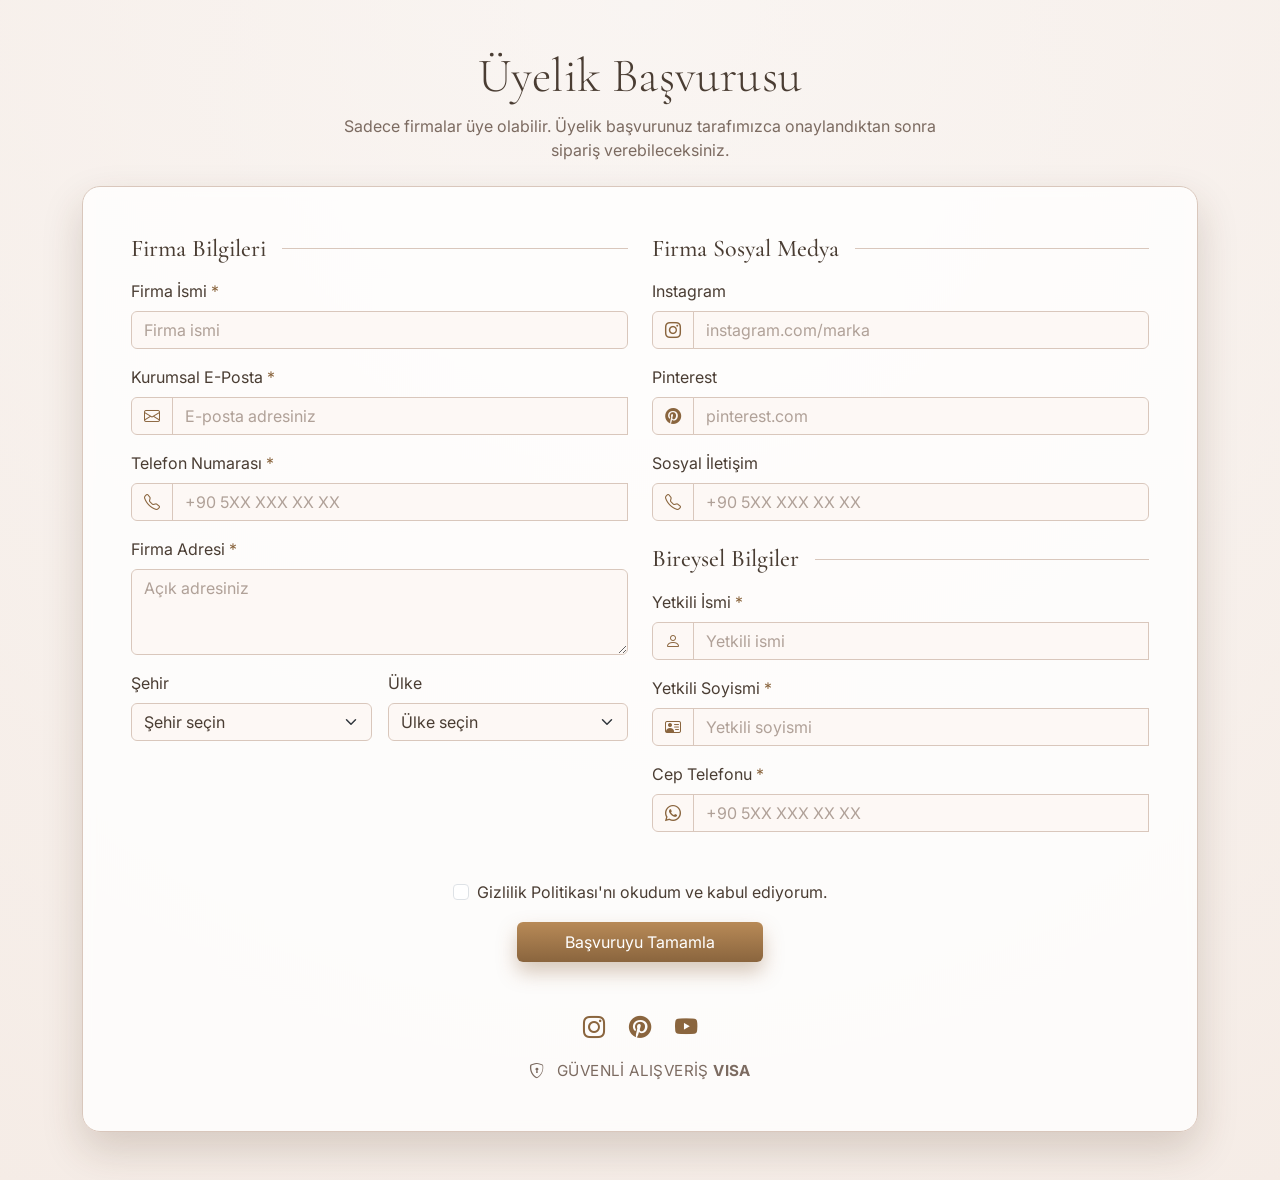
==== commit 96c4496d: "Mobil uyumlu basvuru sayfasi ekle Co-authored-by: sefaaydin <sefaaydin@live.com>" ====
--- a/index.html
+++ b/index.html
@@ -1,773 +1,445 @@
-<!DOCTYPE html>
+<!doctype html>
 <html lang="tr">
-<head>
-    <meta charset="UTF-8">
-    <meta name="viewport" content="width=device-width, initial-scale=1.0">
-    <title>Mega Kuruyemiş - Premium Turkish Nuts & Dried Fruits</title>
-    <link rel="stylesheet" href="styles.css">
-    <link rel="preconnect" href="https://fonts.googleapis.com">
-    <link rel="preconnect" href="https://fonts.gstatic.com" crossorigin>
-    <link href="https://fonts.googleapis.com/css2?family=Cormorant+Garamond:wght@400;600;700&family=Poppins:wght@300;400;500;600;700&display=swap" rel="stylesheet">
-</head>
-<body>
-    <!-- Header -->
-    <header class="header" id="header">
-        <div class="container">
-            <nav class="nav">
-                <div class="logo">
-                    <svg width="40" height="40" viewBox="0 0 40 40" fill="none" xmlns="http://www.w3.org/2000/svg">
-                        <circle cx="20" cy="20" r="18" fill="#8B4513" opacity="0.1"/>
-                        <path d="M20 8C14.5 8 10 12.5 10 18C10 23.5 14.5 28 20 28C25.5 28 30 23.5 30 18C30 12.5 25.5 8 20 8Z" fill="#8B4513"/>
-                        <circle cx="20" cy="18" r="4" fill="#D4A574"/>
-                    </svg>
-                    <div class="logo-text">
-                        <h1>Mega Kuruyemiş</h1>
-                        <span>Since 1985</span>
-                    </div>
-                </div>
-                <ul class="nav-menu" id="navMenu">
-                    <li><a href="#home" class="nav-link active">Home</a></li>
-                    <li><a href="#about" class="nav-link">About</a></li>
-                    <li><a href="#products" class="nav-link">Products</a></li>
-                    <li><a href="#news" class="nav-link">News</a></li>
-                    <li><a href="#gallery" class="nav-link">Gallery</a></li>
-                    <li><a href="#contact" class="nav-link">Contact</a></li>
-                </ul>
-                <div class="nav-cta">
-                    <a href="#contact" class="btn btn-outline">Get Quote</a>
-                </div>
-                <div class="hamburger" id="hamburger">
-                    <span></span>
-                    <span></span>
-                    <span></span>
-                </div>
-            </nav>
+  <head>
+    <meta charset="utf-8" />
+    <meta name="viewport" content="width=device-width, initial-scale=1" />
+    <title>Üyelik Başvurusu</title>
+    <link
+      href="https://cdn.jsdelivr.net/npm/bootstrap@5.3.3/dist/css/bootstrap.min.css"
+      rel="stylesheet"
+      integrity="sha384-QWTKZyjpPEjISv5WaRU9OFeRpok6YctnYmDr5pNlyT2bRjXh0JMhjY6hW+ALEwIH"
+      crossorigin="anonymous"
+    />
+    <link
+      rel="stylesheet"
+      href="https://cdn.jsdelivr.net/npm/bootstrap-icons@1.11.3/font/bootstrap-icons.min.css"
+    />
+    <link
+      href="https://fonts.googleapis.com/css2?family=Cormorant+Garamond:wght@400;500;600;700&family=Inter:wght@400;500;600&display=swap"
+      rel="stylesheet"
+    />
+    <style>
+      :root {
+        color-scheme: light;
+        --bg: #f5ece6;
+        --card-bg: rgba(255, 255, 255, 0.78);
+        --accent: #a47a49;
+        --accent-dark: #8a653e;
+        --border: #d9c7bc;
+        --text: #4a3d33;
+        --muted: #7c6b61;
+      }
+
+      body {
+        font-family: "Inter", system-ui, -apple-system, sans-serif;
+        background: var(--bg);
+        color: var(--text);
+      }
+
+      .page-bg {
+        min-height: 100vh;
+        background-image: radial-gradient(
+            circle at top,
+            rgba(255, 255, 255, 0.65),
+            rgba(245, 236, 230, 0.85)
+          ),
+          linear-gradient(180deg, rgba(235, 220, 210, 0.6), rgba(245, 236, 230, 0.95));
+      }
+
+      .heading {
+        font-family: "Cormorant Garamond", "Times New Roman", serif;
+        letter-spacing: 0.2px;
+      }
+
+      .subtitle {
+        color: var(--muted);
+        max-width: 620px;
+      }
+
+      .form-card {
+        background: var(--card-bg);
+        border: 1px solid var(--border);
+        border-radius: 18px;
+        box-shadow: 0 18px 40px rgba(70, 45, 24, 0.18);
+        backdrop-filter: blur(6px);
+      }
+
+      .section-title {
+        font-family: "Cormorant Garamond", "Times New Roman", serif;
+        font-size: 1.5rem;
+        margin: 0;
+      }
+
+      .section-divider {
+        height: 1px;
+        background: var(--border);
+      }
+
+      .form-control,
+      .form-select,
+      .input-group-text {
+        border-color: var(--border);
+        background-color: #fdf8f5;
+        color: var(--text);
+      }
+
+      .form-control::placeholder {
+        color: #b0a198;
+      }
+
+      .form-control:focus,
+      .form-select:focus {
+        border-color: var(--accent);
+        box-shadow: 0 0 0 0.2rem rgba(164, 122, 73, 0.2);
+      }
+
+      .input-group-text {
+        color: var(--accent-dark);
+      }
+
+      .btn-apply {
+        background: linear-gradient(180deg, #b88a57, var(--accent-dark));
+        color: #fff;
+        border: none;
+        box-shadow: 0 10px 20px rgba(138, 101, 62, 0.35);
+      }
+
+      .btn-apply:hover,
+      .btn-apply:focus {
+        background: linear-gradient(180deg, #c79863, #9a7046);
+        color: #fff;
+      }
+
+      .form-check-label a {
+        color: var(--accent-dark);
+        text-decoration: none;
+      }
+
+      .form-check-label a:hover {
+        text-decoration: underline;
+      }
+
+      .social-icons i {
+        font-size: 1.4rem;
+        color: var(--accent-dark);
+      }
+
+      .secure-note {
+        font-size: 0.95rem;
+        color: var(--muted);
+        letter-spacing: 0.4px;
+      }
+
+      .required-star {
+        color: var(--accent-dark);
+      }
+
+      @media (max-width: 991px) {
+        .form-card {
+          padding: 1.5rem !important;
+        }
+      }
+    </style>
+  </head>
+  <body>
+    <div class="page-bg py-5">
+      <main class="container">
+        <div class="text-center mb-4">
+          <h1 class="heading display-5 mb-2">Üyelik Başvurusu</h1>
+          <p class="subtitle mx-auto">
+            Sadece firmalar üye olabilir. Üyelik başvurunuz tarafımızca onaylandıktan
+            sonra sipariş verebileceksiniz.
+          </p>
         </div>
-    </header>
-
-    <!-- Hero Section -->
-    <section class="hero" id="home">
-        <div class="hero-bg-shape"></div>
-        <div class="container">
-            <div class="hero-content">
-                <div class="hero-text fade-in">
-                    <div class="hero-badge">
-                        <svg width="16" height="16" viewBox="0 0 16 16" fill="currentColor">
-                            <path d="M8 0L10.5 5.5L16 6.5L11.5 10.5L13 16L8 13L3 16L4.5 10.5L0 6.5L5.5 5.5L8 0Z"/>
-                        </svg>
-                        <span>Premium Quality Since 1985</span>
-                    </div>
-                    <h1>Nature's Finest<br><span class="highlight">Turkish Delights</span></h1>
-                    <p class="hero-description">Experience the authentic taste of Turkey's premium nuts and dried fruits, carefully selected from local farms and crafted with traditional methods passed down through generations.</p>
-                    <div class="hero-actions">
-                        <a href="#products" class="btn btn-primary">
-                            <span>Explore Products</span>
-                            <svg width="20" height="20" viewBox="0 0 20 20" fill="none" stroke="currentColor" stroke-width="2">
-                                <path d="M5 10h10M10 5l5 5-5 5"/>
-                            </svg>
-                        </a>
-                        <a href="#about" class="btn btn-secondary">
-                            <svg width="20" height="20" viewBox="0 0 20 20" fill="currentColor">
-                                <path d="M10 2a8 8 0 100 16 8 8 0 000-16zm1 11H9V9h2v4zm0-6H9V5h2v2z"/>
-                            </svg>
-                            <span>Learn More</span>
-                        </a>
-                    </div>
-                    <div class="hero-stats">
-                        <div class="stat-item">
-                            <h3>40+</h3>
-                            <p>Years Experience</p>
-                        </div>
-                        <div class="stat-item">
-                            <h3>50K+</h3>
-                            <p>Happy Customers</p>
-                        </div>
-                        <div class="stat-item">
-                            <h3>100%</h3>
-                            <p>Natural Products</p>
-                        </div>
-                    </div>
-                </div>
-                <div class="hero-image fade-in">
-                    <div class="hero-image-wrapper">
-                        <div class="image-decoration top-left"></div>
-                        <div class="image-decoration bottom-right"></div>
-                        <img src="https://images.unsplash.com/photo-1599599810769-bcde5a160d32?w=800&h=900&fit=crop" alt="Premium mixed nuts">
-                        <div class="floating-card card-1">
-                            <svg width="24" height="24" viewBox="0 0 24 24" fill="#8B4513">
-                                <path d="M12 2L15 9L22 10L16.5 15L18 22L12 18.5L6 22L7.5 15L2 10L9 9L12 2Z"/>
-                            </svg>
-                            <div>
-                                <p class="card-label">Quality</p>
-                                <p class="card-value">Premium</p>
-                            </div>
-                        </div>
-                        <div class="floating-card card-2">
-                            <svg width="24" height="24" viewBox="0 0 24 24" fill="#8B4513">
-                                <path d="M12 2C6.5 2 2 6.5 2 12s4.5 10 10 10 10-4.5 10-10S17.5 2 12 2zm0 18c-4.4 0-8-3.6-8-8s3.6-8 8-8 8 3.6 8 8-3.6 8-8 8zm.5-13H11v6l5.2 3.2.8-1.3-4.5-2.7V7z"/>
-                            </svg>
-                            <div>
-                                <p class="card-label">Tradition</p>
-                                <p class="card-value">Heritage</p>
-                            </div>
-                        </div>
-                    </div>
-                </div>
+
+        <div class="form-card p-4 p-lg-5">
+          <form class="needs-validation" novalidate>
+            <div class="row g-4">
+              <div class="col-12 col-lg-6">
+                <div class="d-flex align-items-center gap-3 mb-3">
+                  <h2 class="section-title">Firma Bilgileri</h2>
+                  <div class="section-divider flex-grow-1"></div>
+                </div>
+
+                <div class="mb-3">
+                  <label class="form-label" for="companyName">
+                    Firma İsmi <span class="required-star">*</span>
+                  </label>
+                  <input
+                    type="text"
+                    class="form-control"
+                    id="companyName"
+                    placeholder="Firma ismi"
+                    required
+                  />
+                  <div class="invalid-feedback">Firma ismi zorunludur.</div>
+                </div>
+
+                <div class="mb-3">
+                  <label class="form-label" for="companyEmail">
+                    Kurumsal E-Posta <span class="required-star">*</span>
+                  </label>
+                  <div class="input-group">
+                    <span class="input-group-text"><i class="bi bi-envelope"></i></span>
+                    <input
+                      type="email"
+                      class="form-control"
+                      id="companyEmail"
+                      placeholder="E-posta adresiniz"
+                      required
+                    />
+                    <div class="invalid-feedback">Geçerli bir e-posta girin.</div>
+                  </div>
+                </div>
+
+                <div class="mb-3">
+                  <label class="form-label" for="companyPhone">
+                    Telefon Numarası <span class="required-star">*</span>
+                  </label>
+                  <div class="input-group">
+                    <span class="input-group-text"><i class="bi bi-telephone"></i></span>
+                    <input
+                      type="tel"
+                      class="form-control"
+                      id="companyPhone"
+                      placeholder="+90 5XX XXX XX XX"
+                      inputmode="numeric"
+                      data-phone-mask
+                      required
+                    />
+                    <div class="invalid-feedback">Telefon numarası zorunludur.</div>
+                  </div>
+                </div>
+
+                <div class="mb-3">
+                  <label class="form-label" for="companyAddress">
+                    Firma Adresi <span class="required-star">*</span>
+                  </label>
+                  <textarea
+                    class="form-control"
+                    id="companyAddress"
+                    rows="3"
+                    placeholder="Açık adresiniz"
+                    required
+                  ></textarea>
+                  <div class="invalid-feedback">Adres alanı zorunludur.</div>
+                </div>
+
+                <div class="row g-3">
+                  <div class="col-12 col-md-6">
+                    <label class="form-label" for="companyCity">Şehir</label>
+                    <select class="form-select" id="companyCity">
+                      <option selected>Şehir seçin</option>
+                      <option>İstanbul</option>
+                      <option>Ankara</option>
+                      <option>İzmir</option>
+                    </select>
+                  </div>
+                  <div class="col-12 col-md-6">
+                    <label class="form-label" for="companyCountry">Ülke</label>
+                    <select class="form-select" id="companyCountry">
+                      <option selected>Ülke seçin</option>
+                      <option>Türkiye</option>
+                      <option>Almanya</option>
+                      <option>İngiltere</option>
+                    </select>
+                  </div>
+                </div>
+              </div>
+
+              <div class="col-12 col-lg-6">
+                <div class="d-flex align-items-center gap-3 mb-3">
+                  <h2 class="section-title">Firma Sosyal Medya</h2>
+                  <div class="section-divider flex-grow-1"></div>
+                </div>
+
+                <div class="mb-3">
+                  <label class="form-label" for="instagram">Instagram</label>
+                  <div class="input-group">
+                    <span class="input-group-text"><i class="bi bi-instagram"></i></span>
+                    <input
+                      type="text"
+                      class="form-control"
+                      id="instagram"
+                      placeholder="instagram.com/marka"
+                    />
+                  </div>
+                </div>
+
+                <div class="mb-3">
+                  <label class="form-label" for="pinterest">Pinterest</label>
+                  <div class="input-group">
+                    <span class="input-group-text"><i class="bi bi-pinterest"></i></span>
+                    <input
+                      type="text"
+                      class="form-control"
+                      id="pinterest"
+                      placeholder="pinterest.com"
+                    />
+                  </div>
+                </div>
+
+                <div class="mb-4">
+                  <label class="form-label" for="socialPhone">Sosyal İletişim</label>
+                  <div class="input-group">
+                    <span class="input-group-text"><i class="bi bi-telephone"></i></span>
+                    <input
+                      type="tel"
+                      class="form-control"
+                      id="socialPhone"
+                      placeholder="+90 5XX XXX XX XX"
+                      inputmode="numeric"
+                      data-phone-mask
+                    />
+                  </div>
+                </div>
+
+                <div class="d-flex align-items-center gap-3 mb-3">
+                  <h2 class="section-title">Bireysel Bilgiler</h2>
+                  <div class="section-divider flex-grow-1"></div>
+                </div>
+
+                <div class="mb-3">
+                  <label class="form-label" for="contactName">
+                    Yetkili İsmi <span class="required-star">*</span>
+                  </label>
+                  <div class="input-group">
+                    <span class="input-group-text"><i class="bi bi-person"></i></span>
+                    <input
+                      type="text"
+                      class="form-control"
+                      id="contactName"
+                      placeholder="Yetkili ismi"
+                      required
+                    />
+                    <div class="invalid-feedback">Yetkili ismi zorunludur.</div>
+                  </div>
+                </div>
+
+                <div class="mb-3">
+                  <label class="form-label" for="contactSurname">
+                    Yetkili Soyismi <span class="required-star">*</span>
+                  </label>
+                  <div class="input-group">
+                    <span class="input-group-text"><i class="bi bi-person-vcard"></i></span>
+                    <input
+                      type="text"
+                      class="form-control"
+                      id="contactSurname"
+                      placeholder="Yetkili soyismi"
+                      required
+                    />
+                    <div class="invalid-feedback">Yetkili soyismi zorunludur.</div>
+                  </div>
+                </div>
+
+                <div class="mb-4">
+                  <label class="form-label" for="contactPhone">
+                    Cep Telefonu <span class="required-star">*</span>
+                  </label>
+                  <div class="input-group">
+                    <span class="input-group-text"><i class="bi bi-whatsapp"></i></span>
+                    <input
+                      type="tel"
+                      class="form-control"
+                      id="contactPhone"
+                      placeholder="+90 5XX XXX XX XX"
+                      inputmode="numeric"
+                      data-phone-mask
+                      required
+                    />
+                    <div class="invalid-feedback">Cep telefonu zorunludur.</div>
+                  </div>
+                </div>
+              </div>
             </div>
+
+            <div class="mt-4 d-flex flex-column align-items-center gap-3">
+              <div class="form-check">
+                <input
+                  class="form-check-input"
+                  type="checkbox"
+                  id="privacyCheck"
+                  required
+                />
+                <label class="form-check-label" for="privacyCheck">
+                  Gizlilik Politikası'nı okudum ve kabul ediyorum.
+                </label>
+                <div class="invalid-feedback">
+                  Gizlilik politikasını onaylamalısınız.
+                </div>
+              </div>
+              <button type="submit" class="btn btn-apply px-5 py-2">
+                Başvuruyu Tamamla
+              </button>
+            </div>
+          </form>
+
+          <div class="text-center mt-5">
+            <div class="social-icons d-flex justify-content-center gap-4 mb-3">
+              <a href="#" aria-label="Instagram"><i class="bi bi-instagram"></i></a>
+              <a href="#" aria-label="Pinterest"><i class="bi bi-pinterest"></i></a>
+              <a href="#" aria-label="YouTube"><i class="bi bi-youtube"></i></a>
+            </div>
+            <div class="secure-note">
+              <i class="bi bi-shield-lock me-2"></i>
+              GÜVENLİ ALIŞVERİŞ
+              <strong>VISA</strong>
+            </div>
+          </div>
         </div>
-        <div class="scroll-indicator">
-            <div class="mouse">
-                <div class="wheel"></div>
-            </div>
-            <p>Scroll to explore</p>
-        </div>
-    </section>
-
-    <!-- Trust Badges -->
-    <section class="trust-badges">
-        <div class="container">
-            <div class="badges-grid">
-                <div class="badge-item">
-                    <svg width="48" height="48" viewBox="0 0 48 48" fill="none">
-                        <circle cx="24" cy="24" r="24" fill="#F5E6D3"/>
-                        <path d="M24 14L26.5 21.5L34 22.5L28.5 27.5L30 34L24 30.5L18 34L19.5 27.5L14 22.5L21.5 21.5L24 14Z" fill="#8B4513"/>
-                    </svg>
-                    <h4>Premium Quality</h4>
-                    <p>100% Natural</p>
-                </div>
-                <div class="badge-item">
-                    <svg width="48" height="48" viewBox="0 0 48 48" fill="none">
-                        <circle cx="24" cy="24" r="24" fill="#F5E6D3"/>
-                        <path d="M24 10C16 10 10 16 10 24C10 32 16 38 24 38C32 38 38 32 38 24C38 16 32 10 24 10Z" stroke="#8B4513" stroke-width="2" fill="none"/>
-                        <path d="M24 16V24L30 28" stroke="#8B4513" stroke-width="2"/>
-                    </svg>
-                    <h4>Fast Delivery</h4>
-                    <p>Within 24 Hours</p>
-                </div>
-                <div class="badge-item">
-                    <svg width="48" height="48" viewBox="0 0 48 48" fill="none">
-                        <circle cx="24" cy="24" r="24" fill="#F5E6D3"/>
-                        <path d="M32 18L22 28L16 22" stroke="#8B4513" stroke-width="3" stroke-linecap="round"/>
-                    </svg>
-                    <h4>Certified</h4>
-                    <p>ISO 9001</p>
-                </div>
-                <div class="badge-item">
-                    <svg width="48" height="48" viewBox="0 0 48 48" fill="none">
-                        <circle cx="24" cy="24" r="24" fill="#F5E6D3"/>
-                        <path d="M24 14L28 22L36 23L30 29L31.5 37L24 33L16.5 37L18 29L12 23L20 22L24 14Z" fill="#8B4513"/>
-                    </svg>
-                    <h4>Award Winning</h4>
-                    <p>Best Taste 2024</p>
-                </div>
-            </div>
-        </div>
-    </section>
-
-    <!-- About Section -->
-    <section class="about" id="about">
-        <div class="container">
-            <div class="about-content">
-                <div class="about-image slide-in-left">
-                    <div class="about-image-grid">
-                        <div class="about-img-main">
-                            <img src="https://images.unsplash.com/photo-1559056199-641a0ac8b55e?w=600&h=700&fit=crop" alt="Coffee and nuts">
-                            <div class="image-overlay">
-                                <div class="overlay-badge">
-                                    <h3>40+</h3>
-                                    <p>Years of Excellence</p>
-                                </div>
-                            </div>
-                        </div>
-                        <div class="about-img-small">
-                            <img src="https://images.unsplash.com/photo-1529258283598-8d6fe60b27f4?w=300&h=300&fit=crop" alt="Nuts detail">
-                        </div>
-                    </div>
-                </div>
-                <div class="about-text slide-in-right">
-                    <div class="section-label">
-                        <span class="label-line"></span>
-                        <span class="label-text">Our Story</span>
-                    </div>
-                    <h2 class="section-title">Crafting Excellence<br>Since <span class="text-accent">1985</span></h2>
-                    <p class="lead-text">For over four decades, Mega Kuruyemiş has been the epitome of quality in Turkish nuts and dried fruits, serving customers who appreciate the finest natural products.</p>
-                    <p>Our journey began with a simple vision: to bring the authentic taste of Turkey's finest nuts to every table. Working directly with local farmers, we've built relationships that ensure only the best products reach our customers.</p>
-                    <p>Every nut is carefully selected, roasted using traditional methods, and packaged with care to preserve its natural flavor and nutritional value.</p>
-                    
-                    <div class="about-features">
-                        <div class="feature-box">
-                            <div class="feature-icon">
-                                <svg width="32" height="32" viewBox="0 0 32 32" fill="none">
-                                    <circle cx="16" cy="16" r="16" fill="#F5E6D3"/>
-                                    <path d="M16 8L18.5 13.5L24 14.5L19.5 18.5L21 24L16 21L11 24L12.5 18.5L8 14.5L13.5 13.5L16 8Z" fill="#8B4513"/>
-                                </svg>
-                            </div>
-                            <div class="feature-content">
-                                <h4>Premium Selection</h4>
-                                <p>Hand-picked from Turkey's finest farms</p>
-                            </div>
-                        </div>
-                        <div class="feature-box">
-                            <div class="feature-icon">
-                                <svg width="32" height="32" viewBox="0 0 32 32" fill="none">
-                                    <circle cx="16" cy="16" r="16" fill="#F5E6D3"/>
-                                    <path d="M16 6C10.5 6 6 10.5 6 16C6 21.5 10.5 26 16 26C21.5 26 26 21.5 26 16C26 10.5 21.5 6 16 6Z" stroke="#8B4513" stroke-width="2" fill="none"/>
-                                    <path d="M16 10V16L20 18" stroke="#8B4513" stroke-width="2"/>
-                                </svg>
-                            </div>
-                            <div class="feature-content">
-                                <h4>Traditional Methods</h4>
-                                <p>Roasted using time-honored techniques</p>
-                            </div>
-                        </div>
-                        <div class="feature-box">
-                            <div class="feature-icon">
-                                <svg width="32" height="32" viewBox="0 0 32 32" fill="none">
-                                    <circle cx="16" cy="16" r="16" fill="#F5E6D3"/>
-                                    <path d="M16 22C19.3 22 22 19.3 22 16C22 12.7 19.3 10 16 10C12.7 10 10 12.7 10 16C10 19.3 12.7 22 16 22Z" fill="none" stroke="#8B4513" stroke-width="2"/>
-                                    <path d="M16 6V10M16 22V26M26 16H22M10 16H6" stroke="#8B4513" stroke-width="2"/>
-                                </svg>
-                            </div>
-                            <div class="feature-content">
-                                <h4>100% Natural</h4>
-                                <p>No artificial additives or preservatives</p>
-                            </div>
-                        </div>
-                    </div>
-                    
-                    <a href="#products" class="btn btn-primary">
-                        <span>Discover Our Products</span>
-                        <svg width="20" height="20" viewBox="0 0 20 20" fill="none" stroke="currentColor" stroke-width="2">
-                            <path d="M5 10h10M10 5l5 5-5 5"/>
-                        </svg>
-                    </a>
-                </div>
-            </div>
-        </div>
-    </section>
-
-    <!-- Products Section -->
-    <section class="products" id="products">
-        <div class="container">
-            <div class="section-header">
-                <div class="section-label centered">
-                    <span class="label-line"></span>
-                    <span class="label-text">Our Products</span>
-                    <span class="label-line"></span>
-                </div>
-                <h2 class="section-title centered">Premium <span class="text-accent">Selections</span></h2>
-                <p class="section-description">Each product represents our commitment to quality, taste, and tradition</p>
-            </div>
-            
-            <div class="products-grid">
-                <div class="product-card fade-up">
-                    <div class="product-image">
-                        <img src="https://images.unsplash.com/photo-1608797178974-15b35a64ede9?w=500&h=500&fit=crop" alt="Antep Fıstığı">
-                        <div class="product-overlay">
-                            <a href="#" class="overlay-btn">View Details</a>
-                        </div>
-                        <span class="product-badge premium">Premium</span>
-                    </div>
-                    <div class="product-content">
-                        <h3>Antep Fıstığı</h3>
-                        <p>Turkish Pistachios</p>
-                        <div class="product-meta">
-                            <span class="meta-item">
-                                <svg width="16" height="16" viewBox="0 0 16 16" fill="currentColor">
-                                    <path d="M8 1L10 6L15 6.5L11 10.5L12.5 15L8 12.5L3.5 15L5 10.5L1 6.5L6 6L8 1Z"/>
-                                </svg>
-                                Premium Quality
-                            </span>
-                        </div>
-                    </div>
-                </div>
-                
-                <div class="product-card fade-up">
-                    <div class="product-image">
-                        <img src="https://images.unsplash.com/photo-1613919119221-6da14c97d422?w=500&h=500&fit=crop" alt="Badem">
-                        <div class="product-overlay">
-                            <a href="#" class="overlay-btn">View Details</a>
-                        </div>
-                        <span class="product-badge fresh">Fresh</span>
-                    </div>
-                    <div class="product-content">
-                        <h3>Badem</h3>
-                        <p>Premium Almonds</p>
-                        <div class="product-meta">
-                            <span class="meta-item">
-                                <svg width="16" height="16" viewBox="0 0 16 16" fill="currentColor">
-                                    <path d="M8 1L10 6L15 6.5L11 10.5L12.5 15L8 12.5L3.5 15L5 10.5L1 6.5L6 6L8 1Z"/>
-                                </svg>
-                                Freshly Roasted
-                            </span>
-                        </div>
-                    </div>
-                </div>
-                
-                <div class="product-card fade-up">
-                    <div class="product-image">
-                        <img src="https://images.unsplash.com/photo-1623428187969-5da2dcea5ebf?w=500&h=500&fit=crop" alt="Badem Draje">
-                        <div class="product-overlay">
-                            <a href="#" class="overlay-btn">View Details</a>
-                        </div>
-                        <span class="product-badge bestseller">Bestseller</span>
-                    </div>
-                    <div class="product-content">
-                        <h3>Badem Draje</h3>
-                        <p>Chocolate Coated Almonds</p>
-                        <div class="product-meta">
-                            <span class="meta-item">
-                                <svg width="16" height="16" viewBox="0 0 16 16" fill="currentColor">
-                                    <path d="M8 1L10 6L15 6.5L11 10.5L12.5 15L8 12.5L3.5 15L5 10.5L1 6.5L6 6L8 1Z"/>
-                                </svg>
-                                Customer Favorite
-                            </span>
-                        </div>
-                    </div>
-                </div>
-                
-                <div class="product-card fade-up">
-                    <div class="product-image">
-                        <img src="https://images.unsplash.com/photo-1582003639594-8a6e609a2e87?w=500&h=500&fit=crop" alt="Fındık">
-                        <div class="product-overlay">
-                            <a href="#" class="overlay-btn">View Details</a>
-                        </div>
-                        <span class="product-badge premium">Premium</span>
-                    </div>
-                    <div class="product-content">
-                        <h3>Fındık</h3>
-                        <p>Turkish Hazelnuts</p>
-                        <div class="product-meta">
-                            <span class="meta-item">
-                                <svg width="16" height="16" viewBox="0 0 16 16" fill="currentColor">
-                                    <path d="M8 1L10 6L15 6.5L11 10.5L12.5 15L8 12.5L3.5 15L5 10.5L1 6.5L6 6L8 1Z"/>
-                                </svg>
-                                Award Winning
-                            </span>
-                        </div>
-                    </div>
-                </div>
-                
-                <div class="product-card fade-up">
-                    <div class="product-image">
-                        <img src="https://images.unsplash.com/photo-1599599810769-bcde5a160d32?w=500&h=500&fit=crop" alt="Karışık">
-                        <div class="product-overlay">
-                            <a href="#" class="overlay-btn">View Details</a>
-                        </div>
-                        <span class="product-badge bestseller">Bestseller</span>
-                    </div>
-                    <div class="product-content">
-                        <h3>Karışık Kuruyemiş</h3>
-                        <p>Mixed Nuts Selection</p>
-                        <div class="product-meta">
-                            <span class="meta-item">
-                                <svg width="16" height="16" viewBox="0 0 16 16" fill="currentColor">
-                                    <path d="M8 1L10 6L15 6.5L11 10.5L12.5 15L8 12.5L3.5 15L5 10.5L1 6.5L6 6L8 1Z"/>
-                                </svg>
-                                Most Popular
-                            </span>
-                        </div>
-                    </div>
-                </div>
-                
-                <div class="product-card fade-up">
-                    <div class="product-image">
-                        <img src="https://images.unsplash.com/photo-1585518419759-7fe2e0fbf8a6?w=500&h=500&fit=crop" alt="Ceviz">
-                        <div class="product-overlay">
-                            <a href="#" class="overlay-btn">View Details</a>
-                        </div>
-                        <span class="product-badge fresh">Fresh</span>
-                    </div>
-                    <div class="product-content">
-                        <h3>Ceviz</h3>
-                        <p>Premium Walnuts</p>
-                        <div class="product-meta">
-                            <span class="meta-item">
-                                <svg width="16" height="16" viewBox="0 0 16 16" fill="currentColor">
-                                    <path d="M8 1L10 6L15 6.5L11 10.5L12.5 15L8 12.5L3.5 15L5 10.5L1 6.5L6 6L8 1Z"/>
-                                </svg>
-                                High Quality
-                            </span>
-                        </div>
-                    </div>
-                </div>
-            </div>
-            
-            <div class="section-cta">
-                <a href="#contact" class="btn btn-outline-large">
-                    <span>View All Products</span>
-                    <svg width="20" height="20" viewBox="0 0 20 20" fill="none" stroke="currentColor" stroke-width="2">
-                        <path d="M5 10h10M10 5l5 5-5 5"/>
-                    </svg>
-                </a>
-            </div>
-        </div>
-    </section>
-
-    <!-- CTA Banner -->
-    <section class="cta-banner">
-        <div class="container">
-            <div class="cta-content">
-                <div class="cta-text">
-                    <h2>Taste the Difference</h2>
-                    <p>Experience premium Turkish nuts delivered fresh to your door</p>
-                </div>
-                <a href="#contact" class="btn btn-white">
-                    <span>Get Started</span>
-                    <svg width="20" height="20" viewBox="0 0 20 20" fill="none" stroke="currentColor" stroke-width="2">
-                        <path d="M5 10h10M10 5l5 5-5 5"/>
-                    </svg>
-                </a>
-            </div>
-        </div>
-    </section>
-
-    <!-- News Section -->
-    <section class="news" id="news">
-        <div class="container">
-            <div class="section-header">
-                <div class="section-label centered">
-                    <span class="label-line"></span>
-                    <span class="label-text">Latest News</span>
-                    <span class="label-line"></span>
-                </div>
-                <h2 class="section-title centered">Stories & <span class="text-accent">Updates</span></h2>
-                <p class="section-description">Stay updated with our latest news, events, and announcements</p>
-            </div>
-            
-            <div class="news-grid">
-                <div class="news-card fade-up">
-                    <div class="news-image">
-                        <img src="https://images.unsplash.com/photo-1529258283598-8d6fe60b27f4?w=600&h=400&fit=crop" alt="Harvest season">
-                        <span class="news-category">Announcement</span>
-                    </div>
-                    <div class="news-content">
-                        <div class="news-meta">
-                            <span class="news-date">
-                                <svg width="16" height="16" viewBox="0 0 16 16" fill="currentColor">
-                                    <path d="M11 2V1H10V2H6V1H5V2H3C2.4 2 2 2.4 2 3V13C2 13.6 2.4 14 3 14H13C13.6 14 14 13.6 14 13V3C14 2.4 13.6 2 13 2H11ZM13 13H3V6H13V13Z"/>
-                                </svg>
-                                October 15, 2025
-                            </span>
-                            <span class="reading-time">3 min read</span>
-                        </div>
-                        <h3>New Harvest Season Begins</h3>
-                        <p>We're excited to announce the start of our new harvest season with premium quality Antep pistachios from local farms.</p>
-                        <a href="#" class="news-link">
-                            Read More
-                            <svg width="16" height="16" viewBox="0 0 16 16" fill="none" stroke="currentColor" stroke-width="2">
-                                <path d="M4 8h8M8 4l4 4-4 4"/>
-                            </svg>
-                        </a>
-                    </div>
-                </div>
-                
-                <div class="news-card fade-up">
-                    <div class="news-image">
-                        <img src="https://images.unsplash.com/photo-1587334207551-c2ee3c0a9284?w=600&h=400&fit=crop" alt="Award">
-                        <span class="news-category">Achievement</span>
-                    </div>
-                    <div class="news-content">
-                        <div class="news-meta">
-                            <span class="news-date">
-                                <svg width="16" height="16" viewBox="0 0 16 16" fill="currentColor">
-                                    <path d="M11 2V1H10V2H6V1H5V2H3C2.4 2 2 2.4 2 3V13C2 13.6 2.4 14 3 14H13C13.6 14 14 13.6 14 13V3C14 2.4 13.6 2 13 2H11ZM13 13H3V6H13V13Z"/>
-                                </svg>
-                                September 28, 2025
-                            </span>
-                            <span class="reading-time">4 min read</span>
-                        </div>
-                        <h3>Quality Excellence Award 2025</h3>
-                        <p>Mega Kuruyemiş receives national recognition for maintaining the highest standards in quality and food safety.</p>
-                        <a href="#" class="news-link">
-                            Read More
-                            <svg width="16" height="16" viewBox="0 0 16 16" fill="none" stroke="currentColor" stroke-width="2">
-                                <path d="M4 8h8M8 4l4 4-4 4"/>
-                            </svg>
-                        </a>
-                    </div>
-                </div>
-                
-                <div class="news-card fade-up">
-                    <div class="news-image">
-                        <img src="https://images.unsplash.com/photo-1598971861713-54d83a2254cf?w=600&h=400&fit=crop" alt="Organic line">
-                        <span class="news-category">Product Launch</span>
-                    </div>
-                    <div class="news-content">
-                        <div class="news-meta">
-                            <span class="news-date">
-                                <svg width="16" height="16" viewBox="0 0 16 16" fill="currentColor">
-                                    <path d="M11 2V1H10V2H6V1H5V2H3C2.4 2 2 2.4 2 3V13C2 13.6 2.4 14 3 14H13C13.6 14 14 13.6 14 13V3C14 2.4 13.6 2 13 2H11ZM13 13H3V6H13V13Z"/>
-                                </svg>
-                                September 10, 2025
-                            </span>
-                            <span class="reading-time">5 min read</span>
-                        </div>
-                        <h3>Introducing Our Organic Line</h3>
-                        <p>Discover our new range of certified organic nuts and dried fruits, grown without synthetic pesticides.</p>
-                        <a href="#" class="news-link">
-                            Read More
-                            <svg width="16" height="16" viewBox="0 0 16 16" fill="none" stroke="currentColor" stroke-width="2">
-                                <path d="M4 8h8M8 4l4 4-4 4"/>
-                            </svg>
-                        </a>
-                    </div>
-                </div>
-            </div>
-        </div>
-    </section>
-
-    <!-- Gallery Section -->
-    <section class="gallery" id="gallery">
-        <div class="container-fluid">
-            <div class="section-header">
-                <div class="section-label centered">
-                    <span class="label-line"></span>
-                    <span class="label-text">Gallery</span>
-                    <span class="label-line"></span>
-                </div>
-                <h2 class="section-title centered">Visual <span class="text-accent">Journey</span></h2>
-                <p class="section-description">Explore our world of premium nuts and dried fruits</p>
-            </div>
-            
-            <div class="gallery-grid">
-                <div class="gallery-item large fade-up">
-                    <img src="https://images.unsplash.com/photo-1607623814075-e51df1bdc82f?w=800&h=800&fit=crop" alt="Gallery 1">
-                    <div class="gallery-overlay">
-                        <button class="gallery-btn">
-                            <svg width="24" height="24" viewBox="0 0 24 24" fill="none" stroke="currentColor" stroke-width="2">
-                                <path d="M15 3h6v6M9 21H3v-6M21 3l-7 7M3 21l7-7"/>
-                            </svg>
-                        </button>
-                    </div>
-                </div>
-                <div class="gallery-item fade-up">
-                    <img src="https://images.unsplash.com/photo-1620706857370-e1b9770e8bb1?w=500&h=500&fit=crop" alt="Gallery 2">
-                    <div class="gallery-overlay">
-                        <button class="gallery-btn">
-                            <svg width="24" height="24" viewBox="0 0 24 24" fill="none" stroke="currentColor" stroke-width="2">
-                                <path d="M15 3h6v6M9 21H3v-6M21 3l-7 7M3 21l7-7"/>
-                            </svg>
-                        </button>
-                    </div>
-                </div>
-                <div class="gallery-item fade-up">
-                    <img src="https://images.unsplash.com/photo-1599599811136-e0c4e708a70f?w=500&h=500&fit=crop" alt="Gallery 3">
-                    <div class="gallery-overlay">
-                        <button class="gallery-btn">
-                            <svg width="24" height="24" viewBox="0 0 24 24" fill="none" stroke="currentColor" stroke-width="2">
-                                <path d="M15 3h6v6M9 21H3v-6M21 3l-7 7M3 21l7-7"/>
-                            </svg>
-                        </button>
-                    </div>
-                </div>
-                <div class="gallery-item fade-up">
-                    <img src="https://images.unsplash.com/photo-1605695928381-06650ecca7f2?w=500&h=500&fit=crop" alt="Gallery 4">
-                    <div class="gallery-overlay">
-                        <button class="gallery-btn">
-                            <svg width="24" height="24" viewBox="0 0 24 24" fill="none" stroke="currentColor" stroke-width="2">
-                                <path d="M15 3h6v6M9 21H3v-6M21 3l-7 7M3 21l7-7"/>
-                            </svg>
-                        </button>
-                    </div>
-                </div>
-                <div class="gallery-item tall fade-up">
-                    <img src="https://images.unsplash.com/photo-1568471173238-64ed8bbbd75d?w=500&h=700&fit=crop" alt="Gallery 5">
-                    <div class="gallery-overlay">
-                        <button class="gallery-btn">
-                            <svg width="24" height="24" viewBox="0 0 24 24" fill="none" stroke="currentColor" stroke-width="2">
-                                <path d="M15 3h6v6M9 21H3v-6M21 3l-7 7M3 21l7-7"/>
-                            </svg>
-                        </button>
-                    </div>
-                </div>
-                <div class="gallery-item fade-up">
-                    <img src="https://images.unsplash.com/photo-1607623788994-70c50d3d5c86?w=500&h=500&fit=crop" alt="Gallery 6">
-                    <div class="gallery-overlay">
-                        <button class="gallery-btn">
-                            <svg width="24" height="24" viewBox="0 0 24 24" fill="none" stroke="currentColor" stroke-width="2">
-                                <path d="M15 3h6v6M9 21H3v-6M21 3l-7 7M3 21l7-7"/>
-                            </svg>
-                        </button>
-                    </div>
-                </div>
-            </div>
-        </div>
-    </section>
-
-    <!-- Contact Section -->
-    <section class="contact" id="contact">
-        <div class="container">
-            <div class="section-header">
-                <div class="section-label centered">
-                    <span class="label-line"></span>
-                    <span class="label-text">Get In Touch</span>
-                    <span class="label-line"></span>
-                </div>
-                <h2 class="section-title centered">Let's <span class="text-accent">Connect</span></h2>
-                <p class="section-description">Have questions? We'd love to hear from you</p>
-            </div>
-            
-            <div class="contact-content">
-                <div class="contact-info">
-                    <div class="contact-card">
-                        <div class="contact-icon">
-                            <svg width="32" height="32" viewBox="0 0 32 32" fill="none">
-                                <circle cx="16" cy="16" r="16" fill="#F5E6D3"/>
-                                <path d="M16 8C12.1 8 9 11.1 9 15C9 19.9 16 26 16 26C16 26 23 19.9 23 15C23 11.1 19.9 8 16 8ZM16 17C14.9 17 14 16.1 14 15C14 13.9 14.9 13 16 13C17.1 13 18 13.9 18 15C18 16.1 17.1 17 16 17Z" fill="#8B4513"/>
-                            </svg>
-                        </div>
-                        <h4>Our Location</h4>
-                        <p>Gaziantep, Turkey<br>Central Business District</p>
-                    </div>
-                    
-                    <div class="contact-card">
-                        <div class="contact-icon">
-                            <svg width="32" height="32" viewBox="0 0 32 32" fill="none">
-                                <circle cx="16" cy="16" r="16" fill="#F5E6D3"/>
-                                <path d="M22 10H10C9.4 10 9 10.4 9 11V21C9 21.6 9.4 22 10 22H22C22.6 22 23 21.6 23 21V11C23 10.4 22.6 10 22 10ZM21 12L16 16L11 12V11L16 15L21 11V12Z" fill="#8B4513"/>
-                            </svg>
-                        </div>
-                        <h4>Email Us</h4>
-                        <p>info@megakuruyemis.com<br>support@megakuruyemis.com</p>
-                    </div>
-                    
-                    <div class="contact-card">
-                        <div class="contact-icon">
-                            <svg width="32" height="32" viewBox="0 0 32 32" fill="none">
-                                <circle cx="16" cy="16" r="16" fill="#F5E6D3"/>
-                                <path d="M21 11C20.5 11 20 11.2 19.6 11.6L18.4 12.8C18 13.2 18 13.8 18.4 14.2L19.6 15.4C19.2 16.2 18.8 17 18.2 17.6C17.6 18.2 16.8 18.6 16 19L14.8 17.8C14.4 17.4 13.8 17.4 13.4 17.8L12.2 19C11.8 19.4 11.6 19.9 11.6 20.4C11.6 21.3 12.3 22 13.2 22C17.6 22 21.2 18.4 21.2 14C21.2 13.1 20.5 11.4 21 11Z" fill="#8B4513"/>
-                            </svg>
-                        </div>
-                        <h4>Call Us</h4>
-                        <p>+90 (342) XXX XX XX<br>Mon-Fri 9:00-18:00</p>
-                    </div>
-                </div>
-                
-                <div class="contact-form-wrapper">
-                    <form class="contact-form">
-                        <div class="form-row">
-                            <div class="form-group">
-                                <label>Your Name</label>
-                                <input type="text" placeholder="John Doe" required>
-                            </div>
-                            <div class="form-group">
-                                <label>Email Address</label>
-                                <input type="email" placeholder="john@example.com" required>
-                            </div>
-                        </div>
-                        <div class="form-group">
-                            <label>Subject</label>
-                            <input type="text" placeholder="How can we help?">
-                        </div>
-                        <div class="form-group">
-                            <label>Message</label>
-                            <textarea placeholder="Your message..." rows="5" required></textarea>
-                        </div>
-                        <button type="submit" class="btn btn-primary btn-block">
-                            <span>Send Message</span>
-                            <svg width="20" height="20" viewBox="0 0 20 20" fill="none" stroke="currentColor" stroke-width="2">
-                                <path d="M18 2L9 11M18 2L12 18L9 11M18 2L2 8L9 11"/>
-                            </svg>
-                        </button>
-                    </form>
-                </div>
-            </div>
-        </div>
-    </section>
-
-    <!-- Footer -->
-    <footer class="footer">
-        <div class="container">
-            <div class="footer-content">
-                <div class="footer-col footer-about">
-                    <div class="footer-logo">
-                        <svg width="40" height="40" viewBox="0 0 40 40" fill="none" xmlns="http://www.w3.org/2000/svg">
-                            <circle cx="20" cy="20" r="18" fill="rgba(255,255,255,0.1)"/>
-                            <path d="M20 8C14.5 8 10 12.5 10 18C10 23.5 14.5 28 20 28C25.5 28 30 23.5 30 18C30 12.5 25.5 8 20 8Z" fill="#D4A574"/>
-                            <circle cx="20" cy="18" r="4" fill="#8B4513"/>
-                        </svg>
-                        <div>
-                            <h3>Mega Kuruyemiş</h3>
-                            <span>Since 1985</span>
-                        </div>
-                    </div>
-                    <p>Premium Turkish nuts and dried fruits, crafted with tradition and care. Delivering excellence for over 40 years.</p>
-                    <div class="social-links">
-                        <a href="#" aria-label="Facebook">
-                            <svg width="20" height="20" viewBox="0 0 20 20" fill="currentColor">
-                                <path d="M18 2h-3a5 5 0 0 0-5 5v3H7v4h3v8h4v-8h3l1-4h-4V7a1 1 0 0 1 1-1h3z"/>
-                            </svg>
-                        </a>
-                        <a href="#" aria-label="Instagram">
-                            <svg width="20" height="20" viewBox="0 0 20 20" fill="currentColor">
-                                <rect x="2" y="2" width="16" height="16" rx="4"/>
-                                <circle cx="10" cy="10" r="3" fill="none" stroke="#1A1108" stroke-width="1.5"/>
-                                <circle cx="14.5" cy="5.5" r="0.5" fill="#1A1108"/>
-                            </svg>
-                        </a>
-                        <a href="#" aria-label="Twitter">
-                            <svg width="20" height="20" viewBox="0 0 20 20" fill="currentColor">
-                                <path d="M19 4a10 10 0 01-3 1 5 5 0 002-3 10 10 0 01-3 1 5 5 0 00-8.5 4.5A14 14 0 012 3a5 5 0 001.5 6.5A5 5 0 012 9v.1a5 5 0 004 4.9 5 5 0 01-2.2.1 5 5 0 004.6 3.5A10 10 0 010 19a14 14 0 007.5 2c9 0 14-7.5 14-14v-.6A10 10 0 0019 4z"/>
-                            </svg>
-                        </a>
-                        <a href="#" aria-label="LinkedIn">
-                            <svg width="20" height="20" viewBox="0 0 20 20" fill="currentColor">
-                                <path d="M2 2h4v16H2V2zm3-2C3.3 0 2 1.3 2 3s1.3 3 3 3 3-1.3 3-3-1.3-3-3-3zM8 6h4v2.2h.1C12.8 7 14.3 6 16.5 6c4.2 0 5 2.8 5 6.4V18h-4v-5c0-1.5 0-3.4-2.1-3.4s-2.4 1.6-2.4 3.3V18H9V6z"/>
-                            </svg>
-                        </a>
-                    </div>
-                </div>
-                
-                <div class="footer-col">
-                    <h4>Quick Links</h4>
-                    <ul class="footer-links">
-                        <li><a href="#home">Home</a></li>
-                        <li><a href="#about">About Us</a></li>
-                        <li><a href="#products">Products</a></li>
-                        <li><a href="#news">News & Blog</a></li>
-                        <li><a href="#contact">Contact</a></li>
-                    </ul>
-                </div>
-                
-                <div class="footer-col">
-                    <h4>Products</h4>
-                    <ul class="footer-links">
-                        <li><a href="#">Pistachios</a></li>
-                        <li><a href="#">Almonds</a></li>
-                        <li><a href="#">Hazelnuts</a></li>
-                        <li><a href="#">Mixed Nuts</a></li>
-                        <li><a href="#">Dried Fruits</a></li>
-                    </ul>
-                </div>
-                
-                <div class="footer-col">
-                    <h4>Newsletter</h4>
-                    <p class="newsletter-text">Subscribe to get special offers and updates</p>
-                    <form class="newsletter-form">
-                        <input type="email" placeholder="Your email">
-                        <button type="submit">
-                            <svg width="20" height="20" viewBox="0 0 20 20" fill="none" stroke="currentColor" stroke-width="2">
-                                <path d="M5 10h10M10 5l5 5-5 5"/>
-                            </svg>
-                        </button>
-                    </form>
-                </div>
-            </div>
-            
-            <div class="footer-bottom">
-                <p>&copy; 2025 Mega Kuruyemiş. All rights reserved.</p>
-                <div class="footer-bottom-links">
-                    <a href="#">Privacy Policy</a>
-                    <span>•</span>
-                    <a href="#">Terms of Service</a>
-                    <span>•</span>
-                    <a href="#">Cookie Policy</a>
-                </div>
-            </div>
-        </div>
-    </footer>
-
-    <script src="script.js"></script>
-</body>
+      </main>
+    </div>
+
+    <script
+      src="https://cdn.jsdelivr.net/npm/bootstrap@5.3.3/dist/js/bootstrap.bundle.min.js"
+      integrity="sha384-YvpcrYf0tY3lHB60NNkmXc5s9fDVZLESaAA55NDzOxhy9GkcIdslK1eN7N6jIeHz"
+      crossorigin="anonymous"
+    ></script>
+    <script>
+      const formatPhoneValue = (digits) => {
+        const trimmedDigits = digits.replace(/^90/, "").slice(0, 10);
+        const parts = [];
+
+        if (trimmedDigits.length > 0) {
+          parts.push(trimmedDigits.slice(0, 3));
+        }
+        if (trimmedDigits.length > 3) {
+          parts.push(trimmedDigits.slice(3, 6));
+        }
+        if (trimmedDigits.length > 6) {
+          parts.push(trimmedDigits.slice(6, 8));
+        }
+        if (trimmedDigits.length > 8) {
+          parts.push(trimmedDigits.slice(8, 10));
+        }
+
+        return parts.length ? `+90 ${parts.join(" ")}` : "";
+      };
+
+      const attachPhoneMask = () => {
+        document.querySelectorAll("[data-phone-mask]").forEach((input) => {
+          input.addEventListener("input", (event) => {
+            const digits = event.target.value.replace(/\D/g, "");
+            event.target.value = formatPhoneValue(digits);
+          });
+        });
+      };
+
+      const attachFormValidation = () => {
+        document.querySelectorAll(".needs-validation").forEach((form) => {
+          form.addEventListener("submit", (event) => {
+            if (!form.checkValidity()) {
+              event.preventDefault();
+              event.stopPropagation();
+            }
+            form.classList.add("was-validated");
+          });
+        });
+      };
+
+      attachPhoneMask();
+      attachFormValidation();
+    </script>
+  </body>
 </html>
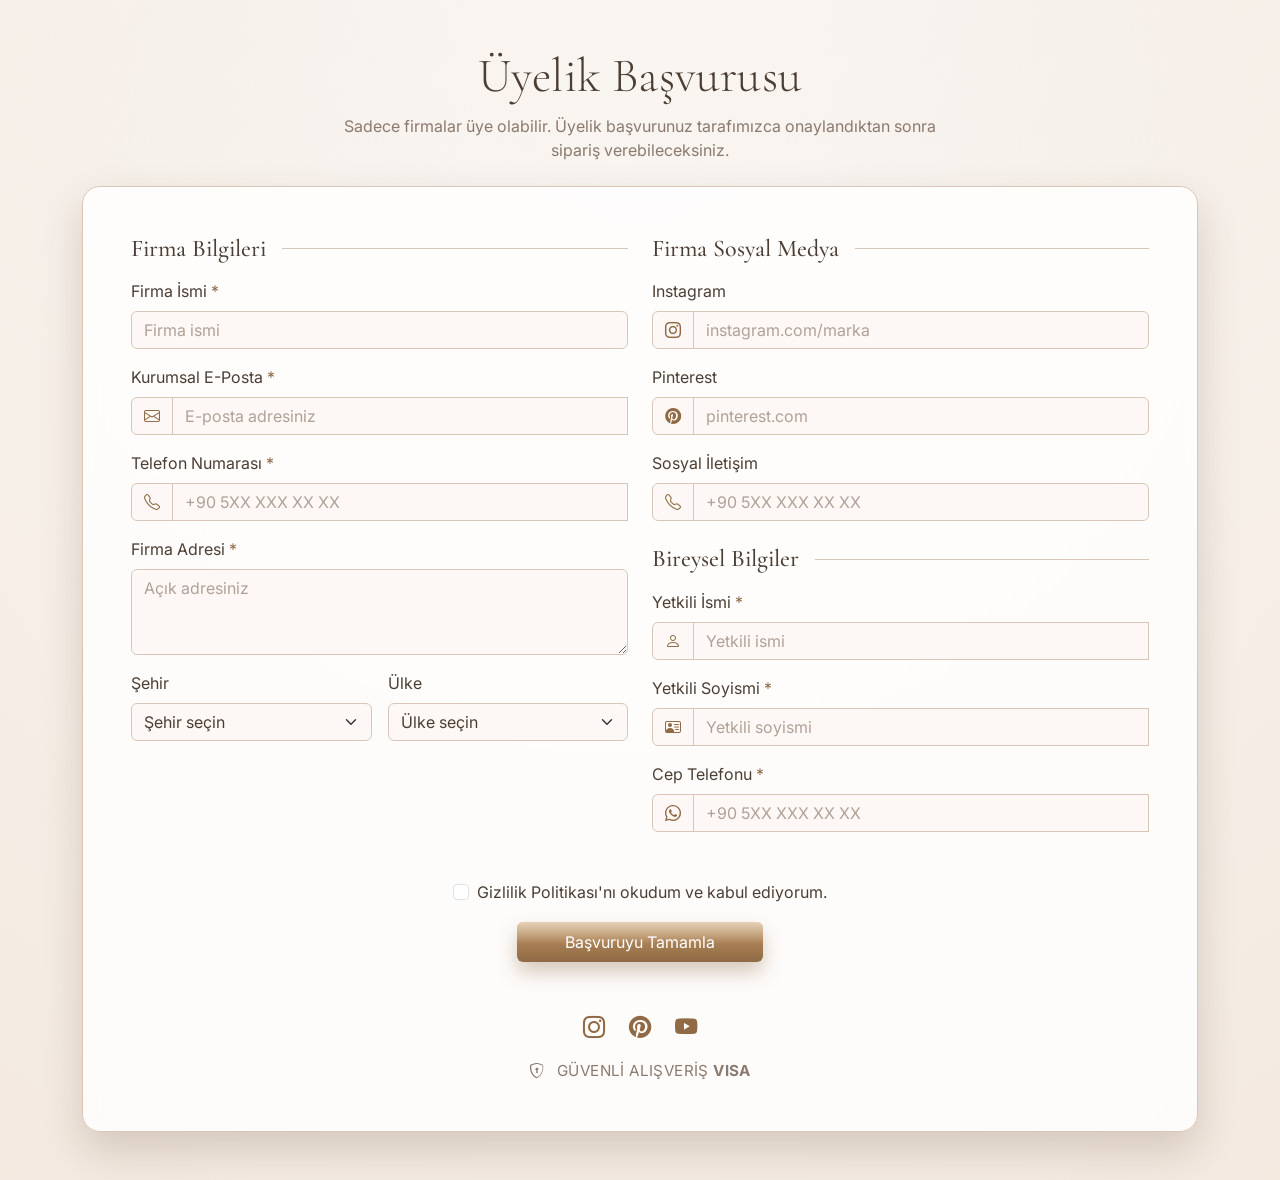
==== commit b134136f: "Sampanya palet ve doku ekle Co-authored-by: sefaaydin <sefaaydin@live.com>" ====
--- a/index.html
+++ b/index.html
@@ -21,13 +21,13 @@
     <style>
       :root {
         color-scheme: light;
-        --bg: #f5ece6;
-        --card-bg: rgba(255, 255, 255, 0.78);
-        --accent: #a47a49;
-        --accent-dark: #8a653e;
-        --border: #d9c7bc;
-        --text: #4a3d33;
-        --muted: #7c6b61;
+        --bg: #f3e9df;
+        --card-bg: rgba(255, 255, 255, 0.82);
+        --accent: #b2865b;
+        --accent-dark: #8f6a45;
+        --border: #d8c6b8;
+        --text: #4b3e34;
+        --muted: #8b7a6f;
       }
 
       body {
@@ -38,12 +38,21 @@
 
       .page-bg {
         min-height: 100vh;
+        background-color: var(--bg);
         background-image: radial-gradient(
             circle at top,
-            rgba(255, 255, 255, 0.65),
-            rgba(245, 236, 230, 0.85)
+            rgba(255, 255, 255, 0.7),
+            rgba(243, 233, 223, 0.9)
           ),
-          linear-gradient(180deg, rgba(235, 220, 210, 0.6), rgba(245, 236, 230, 0.95));
+          linear-gradient(180deg, rgba(230, 214, 201, 0.6), rgba(245, 236, 230, 0.95)),
+          repeating-linear-gradient(
+            135deg,
+            rgba(255, 255, 255, 0.12) 0,
+            rgba(255, 255, 255, 0.12) 2px,
+            rgba(0, 0, 0, 0) 2px,
+            rgba(0, 0, 0, 0) 6px
+          );
+        background-size: auto, auto, 140px 140px;
       }
 
       .heading {
@@ -98,10 +107,21 @@
       }
 
       .btn-apply {
-        background: linear-gradient(180deg, #b88a57, var(--accent-dark));
+        position: relative;
+        overflow: hidden;
+        background: linear-gradient(180deg, #c49763, var(--accent-dark));
         color: #fff;
         border: none;
         box-shadow: 0 10px 20px rgba(138, 101, 62, 0.35);
+      }
+
+      .btn-apply::before {
+        content: "";
+        position: absolute;
+        inset: 0;
+        height: 55%;
+        background: linear-gradient(180deg, rgba(255, 255, 255, 0.55), rgba(255, 255, 255, 0));
+        pointer-events: none;
       }
 
       .btn-apply:hover,
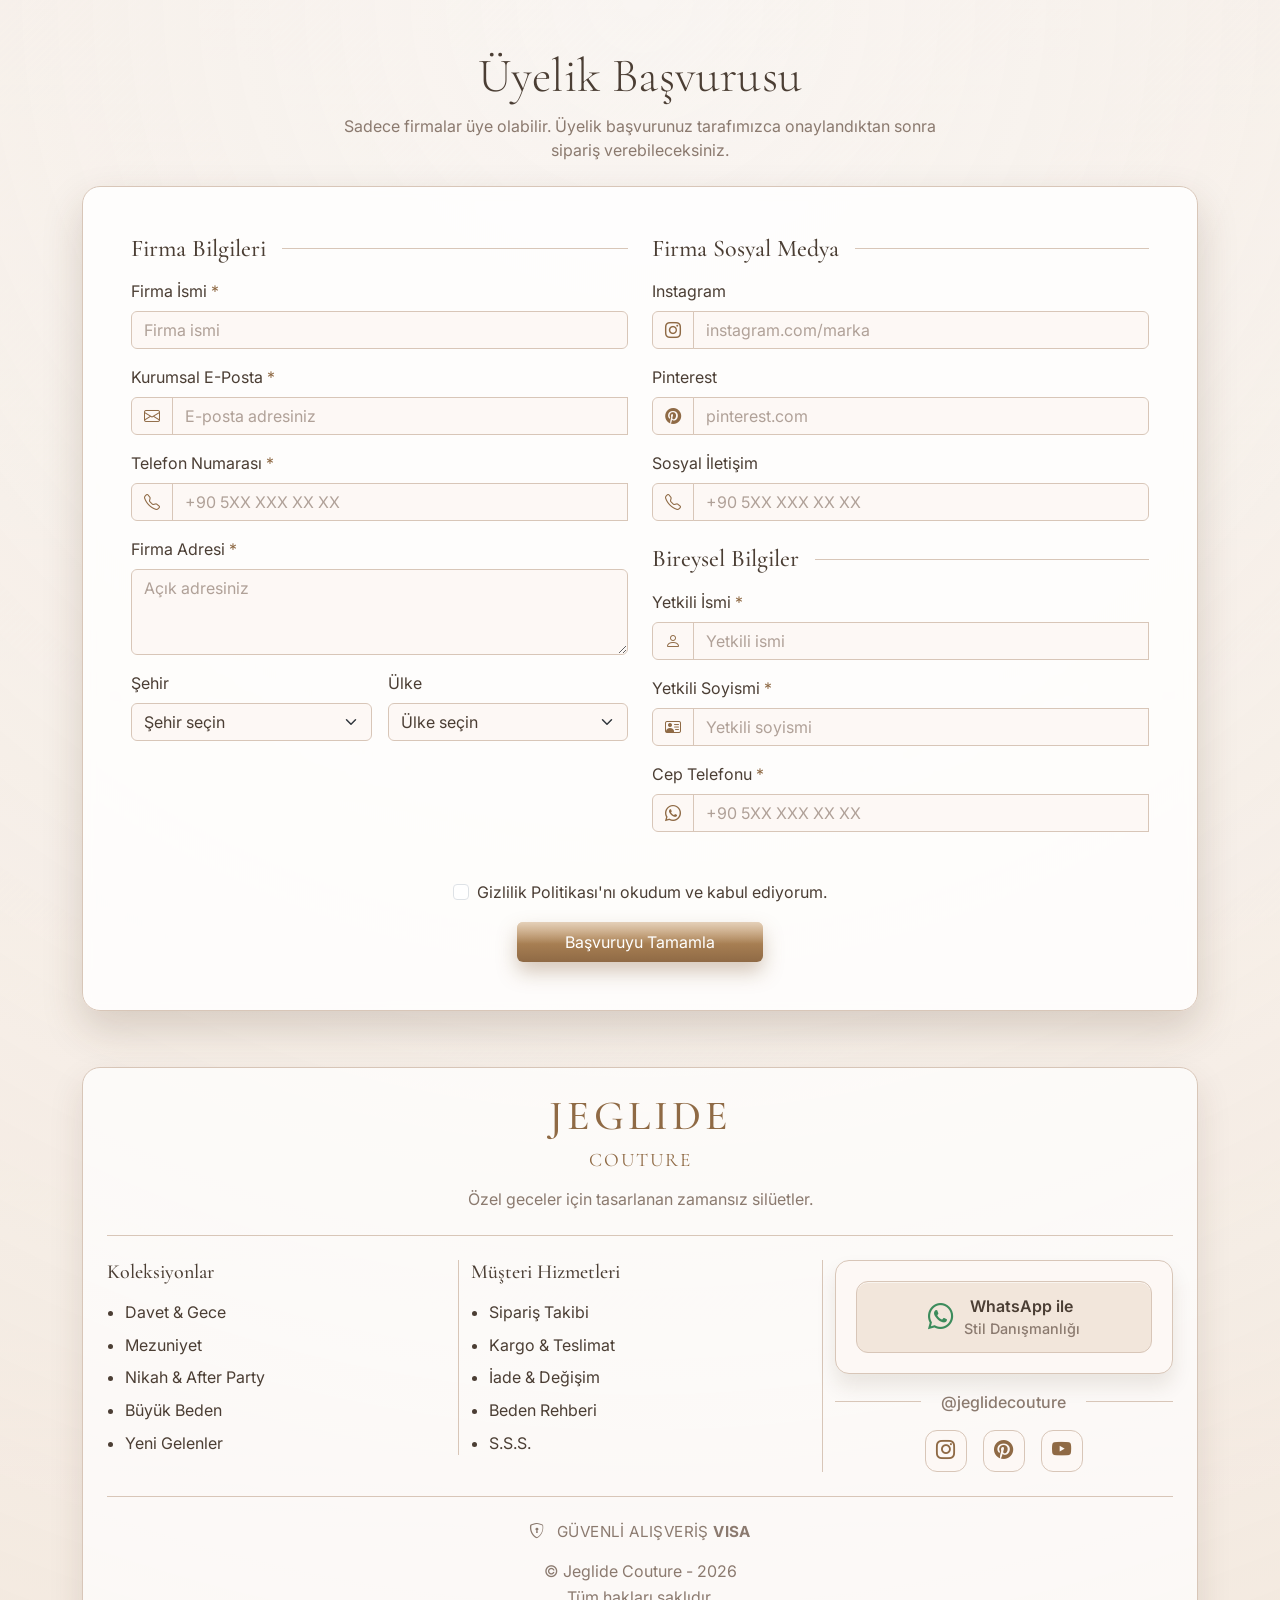
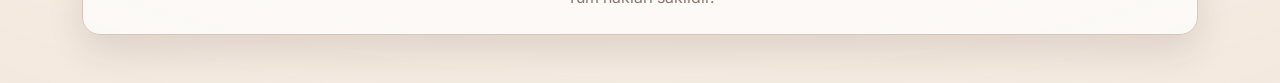
==== commit b7c76962: "Footer bolumunu tasarla Co-authored-by: sefaaydin <sefaaydin@live.com>" ====
--- a/index.html
+++ b/index.html
@@ -154,9 +154,150 @@
         color: var(--accent-dark);
       }
 
+      .site-footer {
+        margin-top: 3.5rem;
+      }
+
+      .footer-panel {
+        border: 1px solid var(--border);
+        border-radius: 18px;
+        background: rgba(255, 255, 255, 0.72);
+        box-shadow: 0 16px 35px rgba(70, 45, 24, 0.12);
+      }
+
+      .footer-brand {
+        font-size: clamp(2rem, 4vw, 2.6rem);
+        color: var(--accent-dark);
+        letter-spacing: 4px;
+      }
+
+      .footer-brand-sub {
+        font-family: "Cormorant Garamond", "Times New Roman", serif;
+        font-size: 1.2rem;
+        color: var(--accent-dark);
+        letter-spacing: 2px;
+      }
+
+      .footer-tagline {
+        color: var(--muted);
+        margin: 0.75rem auto 0;
+        max-width: 520px;
+      }
+
+      .footer-heading {
+        font-family: "Cormorant Garamond", "Times New Roman", serif;
+        font-size: 1.25rem;
+        margin-bottom: 1rem;
+      }
+
+      .footer-list {
+        list-style: disc;
+        padding-left: 1.1rem;
+        margin: 0;
+        color: var(--text);
+      }
+
+      .footer-list li + li {
+        margin-top: 0.55rem;
+      }
+
+      .footer-divider {
+        height: 1px;
+        background: var(--border);
+      }
+
+      .footer-column {
+        position: relative;
+      }
+
+      .footer-column + .footer-column {
+        border-left: 1px solid var(--border);
+      }
+
+      .footer-cta {
+        background: #fdf8f5;
+        border: 1px solid var(--border);
+        border-radius: 14px;
+        padding: 1.25rem;
+        text-align: center;
+        box-shadow: 0 12px 20px rgba(70, 45, 24, 0.1);
+      }
+
+      .btn-whatsapp {
+        background: #f2e6db;
+        border: 1px solid var(--border);
+        color: var(--text);
+        font-weight: 600;
+        display: inline-flex;
+        align-items: center;
+        justify-content: center;
+        gap: 0.6rem;
+        padding: 0.75rem 1rem;
+        border-radius: 12px;
+        box-shadow: inset 0 1px 0 rgba(255, 255, 255, 0.6);
+      }
+
+      .btn-whatsapp span {
+        display: block;
+        font-weight: 500;
+        font-size: 0.9rem;
+        color: var(--muted);
+      }
+
+      .btn-whatsapp i {
+        font-size: 1.6rem;
+        color: #3c8c5c;
+      }
+
+      .footer-handle {
+        color: var(--muted);
+        font-weight: 500;
+      }
+
+      .footer-handle::before,
+      .footer-handle::after {
+        content: "";
+        flex: 1;
+        height: 1px;
+        background: var(--border);
+      }
+
+      .footer-handle span {
+        padding: 0 0.75rem;
+      }
+
+      .footer-social a {
+        width: 42px;
+        height: 42px;
+        border: 1px solid var(--border);
+        border-radius: 12px;
+        display: inline-flex;
+        align-items: center;
+        justify-content: center;
+        color: var(--accent-dark);
+        background: #fdf8f5;
+      }
+
+      .footer-social i {
+        font-size: 1.2rem;
+      }
+
+      .footer-copy {
+        color: var(--muted);
+        line-height: 1.6;
+      }
+
       @media (max-width: 991px) {
         .form-card {
           padding: 1.5rem !important;
+        }
+      }
+
+      @media (max-width: 767px) {
+        .footer-column + .footer-column {
+          border-left: 0;
+          border-top: 1px solid var(--border);
+          padding-top: 1.5rem;
         }
       }
     </style>
@@ -395,19 +536,76 @@
             </div>
           </form>
 
-          <div class="text-center mt-5">
-            <div class="social-icons d-flex justify-content-center gap-4 mb-3">
-              <a href="#" aria-label="Instagram"><i class="bi bi-instagram"></i></a>
-              <a href="#" aria-label="Pinterest"><i class="bi bi-pinterest"></i></a>
-              <a href="#" aria-label="YouTube"><i class="bi bi-youtube"></i></a>
+        </div>
+
+        <footer class="site-footer">
+          <div class="footer-panel px-3 px-lg-4 py-4">
+            <div class="text-center">
+              <h2 class="heading footer-brand mb-1">JEGLIDE</h2>
+              <div class="footer-brand-sub text-uppercase">COUTURE</div>
+              <p class="footer-tagline">
+                Özel geceler için tasarlanan zamansız silüetler.
+              </p>
             </div>
-            <div class="secure-note">
+
+            <div class="footer-divider my-4"></div>
+
+            <div class="row g-4 align-items-start">
+              <div class="col-12 col-md-4 footer-column">
+                <h3 class="footer-heading">Koleksiyonlar</h3>
+                <ul class="footer-list">
+                  <li>Davet &amp; Gece</li>
+                  <li>Mezuniyet</li>
+                  <li>Nikah &amp; After Party</li>
+                  <li>Büyük Beden</li>
+                  <li>Yeni Gelenler</li>
+                </ul>
+              </div>
+              <div class="col-12 col-md-4 footer-column">
+                <h3 class="footer-heading">Müşteri Hizmetleri</h3>
+                <ul class="footer-list">
+                  <li>Sipariş Takibi</li>
+                  <li>Kargo &amp; Teslimat</li>
+                  <li>İade &amp; Değişim</li>
+                  <li>Beden Rehberi</li>
+                  <li>S.S.S.</li>
+                </ul>
+              </div>
+              <div class="col-12 col-md-4 footer-column">
+                <div class="footer-cta">
+                  <a href="#" class="btn-whatsapp w-100 text-decoration-none">
+                    <i class="bi bi-whatsapp"></i>
+                    <div>
+                      WhatsApp ile
+                      <span>Stil Danışmanlığı</span>
+                    </div>
+                  </a>
+                </div>
+                <div class="footer-handle d-flex align-items-center gap-2 my-3">
+                  <span>@jeglidecouture</span>
+                </div>
+                <div class="footer-social d-flex justify-content-center gap-3">
+                  <a href="#" aria-label="Instagram"><i class="bi bi-instagram"></i></a>
+                  <a href="#" aria-label="Pinterest"><i class="bi bi-pinterest"></i></a>
+                  <a href="#" aria-label="YouTube"><i class="bi bi-youtube"></i></a>
+                </div>
+              </div>
+            </div>
+
+            <div class="footer-divider my-4"></div>
+
+            <div class="text-center secure-note">
               <i class="bi bi-shield-lock me-2"></i>
               GÜVENLİ ALIŞVERİŞ
               <strong>VISA</strong>
             </div>
+            <div class="text-center footer-copy mt-3">
+              &copy; Jeglide Couture - 2026
+              <br />
+              Tüm hakları saklıdır.
+            </div>
           </div>
-        </div>
+        </footer>
       </main>
     </div>
 
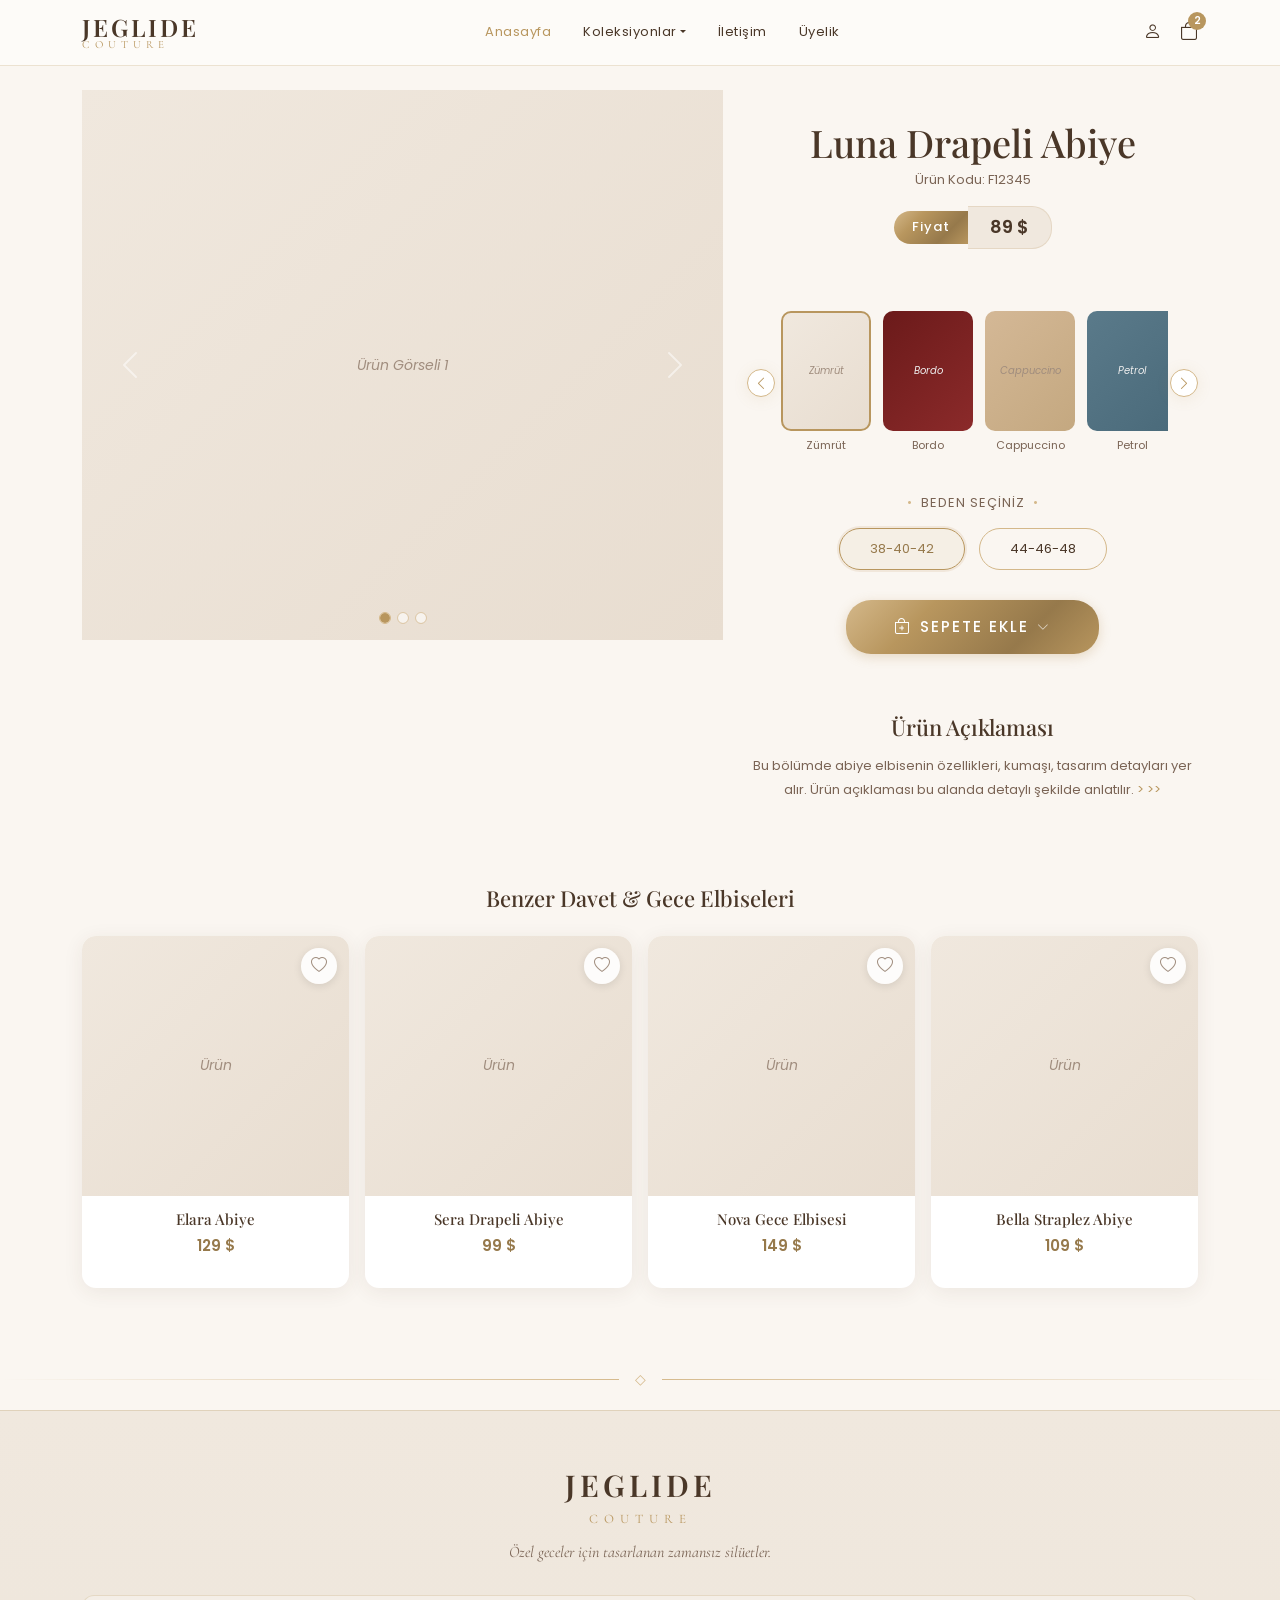
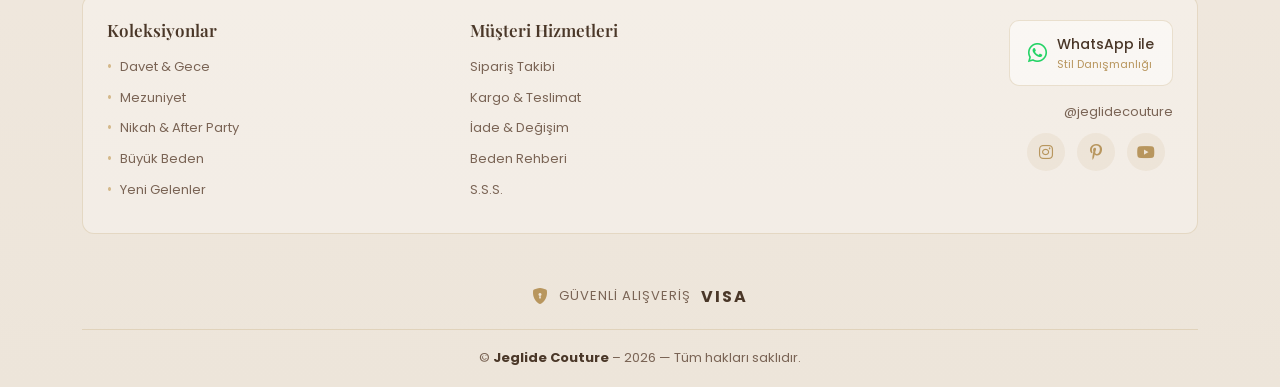
==== commit 39695863: "feat: Jeglide Couture lüks abiye e-ticaret HTML template - index.html: Ürün detay sayfası (slider, r" ====
--- a/index.html
+++ b/index.html
@@ -1,663 +1,455 @@
-<!doctype html>
+<!DOCTYPE html>
 <html lang="tr">
-  <head>
-    <meta charset="utf-8" />
-    <meta name="viewport" content="width=device-width, initial-scale=1" />
-    <title>Üyelik Başvurusu</title>
-    <link
-      href="https://cdn.jsdelivr.net/npm/bootstrap@5.3.3/dist/css/bootstrap.min.css"
-      rel="stylesheet"
-      integrity="sha384-QWTKZyjpPEjISv5WaRU9OFeRpok6YctnYmDr5pNlyT2bRjXh0JMhjY6hW+ALEwIH"
-      crossorigin="anonymous"
-    />
-    <link
-      rel="stylesheet"
-      href="https://cdn.jsdelivr.net/npm/bootstrap-icons@1.11.3/font/bootstrap-icons.min.css"
-    />
-    <link
-      href="https://fonts.googleapis.com/css2?family=Cormorant+Garamond:wght@400;500;600;700&family=Inter:wght@400;500;600&display=swap"
-      rel="stylesheet"
-    />
-    <style>
-      :root {
-        color-scheme: light;
-        --bg: #f3e9df;
-        --card-bg: rgba(255, 255, 255, 0.82);
-        --accent: #b2865b;
-        --accent-dark: #8f6a45;
-        --border: #d8c6b8;
-        --text: #4b3e34;
-        --muted: #8b7a6f;
-      }
-
-      body {
-        font-family: "Inter", system-ui, -apple-system, sans-serif;
-        background: var(--bg);
-        color: var(--text);
-      }
-
-      .page-bg {
-        min-height: 100vh;
-        background-color: var(--bg);
-        background-image: radial-gradient(
-            circle at top,
-            rgba(255, 255, 255, 0.7),
-            rgba(243, 233, 223, 0.9)
-          ),
-          linear-gradient(180deg, rgba(230, 214, 201, 0.6), rgba(245, 236, 230, 0.95)),
-          repeating-linear-gradient(
-            135deg,
-            rgba(255, 255, 255, 0.12) 0,
-            rgba(255, 255, 255, 0.12) 2px,
-            rgba(0, 0, 0, 0) 2px,
-            rgba(0, 0, 0, 0) 6px
-          );
-        background-size: auto, auto, 140px 140px;
-      }
-
-      .heading {
-        font-family: "Cormorant Garamond", "Times New Roman", serif;
-        letter-spacing: 0.2px;
-      }
-
-      .subtitle {
-        color: var(--muted);
-        max-width: 620px;
-      }
-
-      .form-card {
-        background: var(--card-bg);
-        border: 1px solid var(--border);
-        border-radius: 18px;
-        box-shadow: 0 18px 40px rgba(70, 45, 24, 0.18);
-        backdrop-filter: blur(6px);
-      }
-
-      .section-title {
-        font-family: "Cormorant Garamond", "Times New Roman", serif;
-        font-size: 1.5rem;
-        margin: 0;
-      }
-
-      .section-divider {
-        height: 1px;
-        background: var(--border);
-      }
-
-      .form-control,
-      .form-select,
-      .input-group-text {
-        border-color: var(--border);
-        background-color: #fdf8f5;
-        color: var(--text);
-      }
-
-      .form-control::placeholder {
-        color: #b0a198;
-      }
-
-      .form-control:focus,
-      .form-select:focus {
-        border-color: var(--accent);
-        box-shadow: 0 0 0 0.2rem rgba(164, 122, 73, 0.2);
-      }
-
-      .input-group-text {
-        color: var(--accent-dark);
-      }
-
-      .btn-apply {
-        position: relative;
-        overflow: hidden;
-        background: linear-gradient(180deg, #c49763, var(--accent-dark));
-        color: #fff;
-        border: none;
-        box-shadow: 0 10px 20px rgba(138, 101, 62, 0.35);
-      }
-
-      .btn-apply::before {
-        content: "";
-        position: absolute;
-        inset: 0;
-        height: 55%;
-        background: linear-gradient(180deg, rgba(255, 255, 255, 0.55), rgba(255, 255, 255, 0));
-        pointer-events: none;
-      }
-
-      .btn-apply:hover,
-      .btn-apply:focus {
-        background: linear-gradient(180deg, #c79863, #9a7046);
-        color: #fff;
-      }
-
-      .form-check-label a {
-        color: var(--accent-dark);
-        text-decoration: none;
-      }
-
-      .form-check-label a:hover {
-        text-decoration: underline;
-      }
-
-      .social-icons i {
-        font-size: 1.4rem;
-        color: var(--accent-dark);
-      }
-
-      .secure-note {
-        font-size: 0.95rem;
-        color: var(--muted);
-        letter-spacing: 0.4px;
-      }
-
-      .required-star {
-        color: var(--accent-dark);
-      }
-
-      .site-footer {
-        margin-top: 3.5rem;
-      }
-
-      .footer-panel {
-        border: 1px solid var(--border);
-        border-radius: 18px;
-        background: rgba(255, 255, 255, 0.72);
-        box-shadow: 0 16px 35px rgba(70, 45, 24, 0.12);
-      }
-
-      .footer-brand {
-        font-size: clamp(2rem, 4vw, 2.6rem);
-        color: var(--accent-dark);
-        letter-spacing: 4px;
-      }
-
-      .footer-brand-sub {
-        font-family: "Cormorant Garamond", "Times New Roman", serif;
-        font-size: 1.2rem;
-        color: var(--accent-dark);
-        letter-spacing: 2px;
-      }
-
-      .footer-tagline {
-        color: var(--muted);
-        margin: 0.75rem auto 0;
-        max-width: 520px;
-      }
-
-      .footer-heading {
-        font-family: "Cormorant Garamond", "Times New Roman", serif;
-        font-size: 1.25rem;
-        margin-bottom: 1rem;
-      }
-
-      .footer-list {
-        list-style: disc;
-        padding-left: 1.1rem;
-        margin: 0;
-        color: var(--text);
-      }
-
-      .footer-list li + li {
-        margin-top: 0.55rem;
-      }
-
-      .footer-divider {
-        height: 1px;
-        background: var(--border);
-      }
-
-      .footer-column {
-        position: relative;
-      }
-
-      .footer-column + .footer-column {
-        border-left: 1px solid var(--border);
-      }
-
-      .footer-cta {
-        background: #fdf8f5;
-        border: 1px solid var(--border);
-        border-radius: 14px;
-        padding: 1.25rem;
-        text-align: center;
-        box-shadow: 0 12px 20px rgba(70, 45, 24, 0.1);
-      }
-
-      .btn-whatsapp {
-        background: #f2e6db;
-        border: 1px solid var(--border);
-        color: var(--text);
-        font-weight: 600;
-        display: inline-flex;
-        align-items: center;
-        justify-content: center;
-        gap: 0.6rem;
-        padding: 0.75rem 1rem;
-        border-radius: 12px;
-        box-shadow: inset 0 1px 0 rgba(255, 255, 255, 0.6);
-      }
-
-      .btn-whatsapp span {
-        display: block;
-        font-weight: 500;
-        font-size: 0.9rem;
-        color: var(--muted);
-      }
-
-      .btn-whatsapp i {
-        font-size: 1.6rem;
-        color: #3c8c5c;
-      }
-
-      .footer-handle {
-        color: var(--muted);
-        font-weight: 500;
-      }
-
-      .footer-handle::before,
-      .footer-handle::after {
-        content: "";
-        flex: 1;
-        height: 1px;
-        background: var(--border);
-      }
-
-      .footer-handle span {
-        padding: 0 0.75rem;
-      }
-
-      .footer-social a {
-        width: 42px;
-        height: 42px;
-        border: 1px solid var(--border);
-        border-radius: 12px;
-        display: inline-flex;
-        align-items: center;
-        justify-content: center;
-        color: var(--accent-dark);
-        background: #fdf8f5;
-      }
-
-      .footer-social i {
-        font-size: 1.2rem;
-      }
-
-      .footer-copy {
-        color: var(--muted);
-        line-height: 1.6;
-      }
-
-      @media (max-width: 991px) {
-        .form-card {
-          padding: 1.5rem !important;
-        }
-      }
-
-      @media (max-width: 767px) {
-        .footer-column + .footer-column {
-          border-left: 0;
-          border-top: 1px solid var(--border);
-          padding-top: 1.5rem;
-        }
-      }
-    </style>
-  </head>
-  <body>
-    <div class="page-bg py-5">
-      <main class="container">
-        <div class="text-center mb-4">
-          <h1 class="heading display-5 mb-2">Üyelik Başvurusu</h1>
-          <p class="subtitle mx-auto">
-            Sadece firmalar üye olabilir. Üyelik başvurunuz tarafımızca onaylandıktan
-            sonra sipariş verebileceksiniz.
-          </p>
-        </div>
-
-        <div class="form-card p-4 p-lg-5">
-          <form class="needs-validation" novalidate>
-            <div class="row g-4">
-              <div class="col-12 col-lg-6">
-                <div class="d-flex align-items-center gap-3 mb-3">
-                  <h2 class="section-title">Firma Bilgileri</h2>
-                  <div class="section-divider flex-grow-1"></div>
-                </div>
-
-                <div class="mb-3">
-                  <label class="form-label" for="companyName">
-                    Firma İsmi <span class="required-star">*</span>
-                  </label>
-                  <input
-                    type="text"
-                    class="form-control"
-                    id="companyName"
-                    placeholder="Firma ismi"
-                    required
-                  />
-                  <div class="invalid-feedback">Firma ismi zorunludur.</div>
-                </div>
-
-                <div class="mb-3">
-                  <label class="form-label" for="companyEmail">
-                    Kurumsal E-Posta <span class="required-star">*</span>
-                  </label>
-                  <div class="input-group">
-                    <span class="input-group-text"><i class="bi bi-envelope"></i></span>
-                    <input
-                      type="email"
-                      class="form-control"
-                      id="companyEmail"
-                      placeholder="E-posta adresiniz"
-                      required
-                    />
-                    <div class="invalid-feedback">Geçerli bir e-posta girin.</div>
-                  </div>
-                </div>
-
-                <div class="mb-3">
-                  <label class="form-label" for="companyPhone">
-                    Telefon Numarası <span class="required-star">*</span>
-                  </label>
-                  <div class="input-group">
-                    <span class="input-group-text"><i class="bi bi-telephone"></i></span>
-                    <input
-                      type="tel"
-                      class="form-control"
-                      id="companyPhone"
-                      placeholder="+90 5XX XXX XX XX"
-                      inputmode="numeric"
-                      data-phone-mask
-                      required
-                    />
-                    <div class="invalid-feedback">Telefon numarası zorunludur.</div>
-                  </div>
-                </div>
-
-                <div class="mb-3">
-                  <label class="form-label" for="companyAddress">
-                    Firma Adresi <span class="required-star">*</span>
-                  </label>
-                  <textarea
-                    class="form-control"
-                    id="companyAddress"
-                    rows="3"
-                    placeholder="Açık adresiniz"
-                    required
-                  ></textarea>
-                  <div class="invalid-feedback">Adres alanı zorunludur.</div>
-                </div>
-
-                <div class="row g-3">
-                  <div class="col-12 col-md-6">
-                    <label class="form-label" for="companyCity">Şehir</label>
-                    <select class="form-select" id="companyCity">
-                      <option selected>Şehir seçin</option>
-                      <option>İstanbul</option>
-                      <option>Ankara</option>
-                      <option>İzmir</option>
-                    </select>
-                  </div>
-                  <div class="col-12 col-md-6">
-                    <label class="form-label" for="companyCountry">Ülke</label>
-                    <select class="form-select" id="companyCountry">
-                      <option selected>Ülke seçin</option>
-                      <option>Türkiye</option>
-                      <option>Almanya</option>
-                      <option>İngiltere</option>
-                    </select>
-                  </div>
-                </div>
-              </div>
-
-              <div class="col-12 col-lg-6">
-                <div class="d-flex align-items-center gap-3 mb-3">
-                  <h2 class="section-title">Firma Sosyal Medya</h2>
-                  <div class="section-divider flex-grow-1"></div>
-                </div>
-
-                <div class="mb-3">
-                  <label class="form-label" for="instagram">Instagram</label>
-                  <div class="input-group">
-                    <span class="input-group-text"><i class="bi bi-instagram"></i></span>
-                    <input
-                      type="text"
-                      class="form-control"
-                      id="instagram"
-                      placeholder="instagram.com/marka"
-                    />
-                  </div>
-                </div>
-
-                <div class="mb-3">
-                  <label class="form-label" for="pinterest">Pinterest</label>
-                  <div class="input-group">
-                    <span class="input-group-text"><i class="bi bi-pinterest"></i></span>
-                    <input
-                      type="text"
-                      class="form-control"
-                      id="pinterest"
-                      placeholder="pinterest.com"
-                    />
-                  </div>
-                </div>
-
-                <div class="mb-4">
-                  <label class="form-label" for="socialPhone">Sosyal İletişim</label>
-                  <div class="input-group">
-                    <span class="input-group-text"><i class="bi bi-telephone"></i></span>
-                    <input
-                      type="tel"
-                      class="form-control"
-                      id="socialPhone"
-                      placeholder="+90 5XX XXX XX XX"
-                      inputmode="numeric"
-                      data-phone-mask
-                    />
-                  </div>
-                </div>
-
-                <div class="d-flex align-items-center gap-3 mb-3">
-                  <h2 class="section-title">Bireysel Bilgiler</h2>
-                  <div class="section-divider flex-grow-1"></div>
-                </div>
-
-                <div class="mb-3">
-                  <label class="form-label" for="contactName">
-                    Yetkili İsmi <span class="required-star">*</span>
-                  </label>
-                  <div class="input-group">
-                    <span class="input-group-text"><i class="bi bi-person"></i></span>
-                    <input
-                      type="text"
-                      class="form-control"
-                      id="contactName"
-                      placeholder="Yetkili ismi"
-                      required
-                    />
-                    <div class="invalid-feedback">Yetkili ismi zorunludur.</div>
-                  </div>
-                </div>
-
-                <div class="mb-3">
-                  <label class="form-label" for="contactSurname">
-                    Yetkili Soyismi <span class="required-star">*</span>
-                  </label>
-                  <div class="input-group">
-                    <span class="input-group-text"><i class="bi bi-person-vcard"></i></span>
-                    <input
-                      type="text"
-                      class="form-control"
-                      id="contactSurname"
-                      placeholder="Yetkili soyismi"
-                      required
-                    />
-                    <div class="invalid-feedback">Yetkili soyismi zorunludur.</div>
-                  </div>
-                </div>
-
-                <div class="mb-4">
-                  <label class="form-label" for="contactPhone">
-                    Cep Telefonu <span class="required-star">*</span>
-                  </label>
-                  <div class="input-group">
-                    <span class="input-group-text"><i class="bi bi-whatsapp"></i></span>
-                    <input
-                      type="tel"
-                      class="form-control"
-                      id="contactPhone"
-                      placeholder="+90 5XX XXX XX XX"
-                      inputmode="numeric"
-                      data-phone-mask
-                      required
-                    />
-                    <div class="invalid-feedback">Cep telefonu zorunludur.</div>
-                  </div>
-                </div>
-              </div>
-            </div>
-
-            <div class="mt-4 d-flex flex-column align-items-center gap-3">
-              <div class="form-check">
-                <input
-                  class="form-check-input"
-                  type="checkbox"
-                  id="privacyCheck"
-                  required
-                />
-                <label class="form-check-label" for="privacyCheck">
-                  Gizlilik Politikası'nı okudum ve kabul ediyorum.
-                </label>
-                <div class="invalid-feedback">
-                  Gizlilik politikasını onaylamalısınız.
-                </div>
-              </div>
-              <button type="submit" class="btn btn-apply px-5 py-2">
-                Başvuruyu Tamamla
+<head>
+  <meta charset="UTF-8">
+  <meta name="viewport" content="width=device-width, initial-scale=1.0">
+  <title>Jeglide Couture - Lüks Abiye Koleksiyonu</title>
+  
+  <!-- Bootstrap 5.3 CSS -->
+  <link href="https://cdn.jsdelivr.net/npm/bootstrap@5.3.3/dist/css/bootstrap.min.css" rel="stylesheet">
+  <!-- Bootstrap Icons -->
+  <link href="https://cdn.jsdelivr.net/npm/bootstrap-icons@1.11.3/font/bootstrap-icons.min.css" rel="stylesheet">
+  <!-- Font Awesome -->
+  <link href="https://cdnjs.cloudflare.com/ajax/libs/font-awesome/6.5.1/css/all.min.css" rel="stylesheet">
+  <!-- Custom CSS -->
+  <link href="assets/css/style.css" rel="stylesheet">
+</head>
+<body>
+
+  <!-- ==================== HEADER / NAVBAR ==================== -->
+  <nav class="navbar navbar-expand-lg navbar-jeglide">
+    <div class="container">
+      <!-- Mobil: Hamburger -->
+      <button class="navbar-toggler d-lg-none" type="button" data-bs-toggle="offcanvas" data-bs-target="#mobileMenu">
+        <span class="navbar-toggler-icon"></span>
+        <small class="d-block" style="font-size:9px; color:var(--text-medium);">menü</small>
+      </button>
+
+      <!-- Logo -->
+      <a class="navbar-brand navbar-brand-logo mx-auto mx-lg-0" href="index.html">
+        JEGLIDE
+        <small>COUTURE</small>
+      </a>
+
+      <!-- Masaüstü: Navigasyon -->
+      <div class="collapse navbar-collapse justify-content-center" id="navbarNav">
+        <ul class="navbar-nav">
+          <li class="nav-item"><a class="nav-link active" href="index.html">Anasayfa</a></li>
+          <li class="nav-item dropdown">
+            <a class="nav-link dropdown-toggle" href="#" data-bs-toggle="dropdown">Koleksiyonlar</a>
+            <ul class="dropdown-menu">
+              <li><a class="dropdown-item" href="#">Davet &amp; Gece</a></li>
+              <li><a class="dropdown-item" href="#">Mezuniyet</a></li>
+              <li><a class="dropdown-item" href="#">Nikah &amp; After Party</a></li>
+              <li><a class="dropdown-item" href="#">Büyük Beden</a></li>
+              <li><a class="dropdown-item" href="#">Yeni Gelenler</a></li>
+            </ul>
+          </li>
+          <li class="nav-item"><a class="nav-link" href="iletisim.html">İletişim</a></li>
+          <li class="nav-item"><a class="nav-link" href="uyelik.html">Üyelik</a></li>
+        </ul>
+      </div>
+
+      <!-- Sağ İkonlar -->
+      <div class="navbar-icons d-flex align-items-center">
+        <a href="#" title="Hesabım"><i class="bi bi-person"></i></a>
+        <a href="#" title="Sepetim" data-bs-toggle="modal" data-bs-target="#cartModal">
+          <i class="bi bi-bag"></i>
+          <span class="cart-badge" id="cartBadge">2</span>
+        </a>
+      </div>
+    </div>
+  </nav>
+
+  <!-- Mobil Menü (Offcanvas) -->
+  <div class="offcanvas offcanvas-start" tabindex="-1" id="mobileMenu">
+    <div class="offcanvas-header" style="background: var(--cream-dark); border-bottom: var(--border-gold);">
+      <h5 class="offcanvas-title fw-playfair">JEGLIDE <span class="text-gold fw-cormorant" style="font-size: 13px;">COUTURE</span></h5>
+      <button type="button" class="btn-close" data-bs-dismiss="offcanvas"></button>
+    </div>
+    <div class="offcanvas-body" style="background: var(--cream-light);">
+      <ul class="list-unstyled">
+        <li class="mb-3"><a href="index.html" class="fw-500" style="font-size: 15px;">Anasayfa</a></li>
+        <li class="mb-3">
+          <a href="#" style="font-size: 15px;">Koleksiyonlar</a>
+          <ul class="list-unstyled ps-3 mt-2">
+            <li class="mb-2"><a href="#" style="font-size: 13px; color: var(--text-medium);">Davet &amp; Gece</a></li>
+            <li class="mb-2"><a href="#" style="font-size: 13px; color: var(--text-medium);">Mezuniyet</a></li>
+            <li class="mb-2"><a href="#" style="font-size: 13px; color: var(--text-medium);">Nikah &amp; After Party</a></li>
+            <li class="mb-2"><a href="#" style="font-size: 13px; color: var(--text-medium);">Büyük Beden</a></li>
+            <li class="mb-2"><a href="#" style="font-size: 13px; color: var(--text-medium);">Yeni Gelenler</a></li>
+          </ul>
+        </li>
+        <li class="mb-3"><a href="iletisim.html" style="font-size: 15px;">İletişim</a></li>
+        <li class="mb-3"><a href="uyelik.html" style="font-size: 15px;">Üyelik Başvurusu</a></li>
+      </ul>
+    </div>
+  </div>
+
+  <!-- ==================== ANA İÇERİK: ÜRÜN DETAY SAYFASI ==================== -->
+  <main class="page-transition">
+
+    <!-- Masaüstünde yan yana düzen -->
+    <div class="container-lg py-lg-4">
+      <div class="row g-lg-4">
+
+        <!-- SOL: Ürün Görselleri (Masaüstü) -->
+        <div class="col-lg-7">
+          <!-- Ürün Görsel Slider -->
+          <section class="product-hero">
+            <div id="productSlider" class="carousel slide" data-bs-ride="carousel">
+              <div class="carousel-indicators">
+                <button type="button" data-bs-target="#productSlider" data-bs-slide-to="0" class="active"></button>
+                <button type="button" data-bs-target="#productSlider" data-bs-slide-to="1"></button>
+                <button type="button" data-bs-target="#productSlider" data-bs-slide-to="2"></button>
+              </div>
+              <div class="carousel-inner">
+                <div class="carousel-item active">
+                  <div class="placeholder-img" style="height:550px;">
+                    <span>Ürün Görseli 1</span>
+                  </div>
+                </div>
+                <div class="carousel-item">
+                  <div class="placeholder-img" style="height:550px;">
+                    <span>Ürün Görseli 2</span>
+                  </div>
+                </div>
+                <div class="carousel-item">
+                  <div class="placeholder-img" style="height:550px;">
+                    <span>Ürün Görseli 3</span>
+                  </div>
+                </div>
+              </div>
+              <button class="carousel-control-prev" type="button" data-bs-target="#productSlider" data-bs-slide="prev">
+                <span class="carousel-control-prev-icon"></span>
               </button>
-            </div>
-          </form>
-
-        </div>
-
-        <footer class="site-footer">
-          <div class="footer-panel px-3 px-lg-4 py-4">
-            <div class="text-center">
-              <h2 class="heading footer-brand mb-1">JEGLIDE</h2>
-              <div class="footer-brand-sub text-uppercase">COUTURE</div>
-              <p class="footer-tagline">
-                Özel geceler için tasarlanan zamansız silüetler.
-              </p>
-            </div>
-
-            <div class="footer-divider my-4"></div>
-
-            <div class="row g-4 align-items-start">
-              <div class="col-12 col-md-4 footer-column">
-                <h3 class="footer-heading">Koleksiyonlar</h3>
-                <ul class="footer-list">
-                  <li>Davet &amp; Gece</li>
-                  <li>Mezuniyet</li>
-                  <li>Nikah &amp; After Party</li>
-                  <li>Büyük Beden</li>
-                  <li>Yeni Gelenler</li>
-                </ul>
-              </div>
-              <div class="col-12 col-md-4 footer-column">
-                <h3 class="footer-heading">Müşteri Hizmetleri</h3>
-                <ul class="footer-list">
-                  <li>Sipariş Takibi</li>
-                  <li>Kargo &amp; Teslimat</li>
-                  <li>İade &amp; Değişim</li>
-                  <li>Beden Rehberi</li>
-                  <li>S.S.S.</li>
-                </ul>
-              </div>
-              <div class="col-12 col-md-4 footer-column">
-                <div class="footer-cta">
-                  <a href="#" class="btn-whatsapp w-100 text-decoration-none">
-                    <i class="bi bi-whatsapp"></i>
-                    <div>
-                      WhatsApp ile
-                      <span>Stil Danışmanlığı</span>
-                    </div>
-                  </a>
-                </div>
-                <div class="footer-handle d-flex align-items-center gap-2 my-3">
-                  <span>@jeglidecouture</span>
-                </div>
-                <div class="footer-social d-flex justify-content-center gap-3">
-                  <a href="#" aria-label="Instagram"><i class="bi bi-instagram"></i></a>
-                  <a href="#" aria-label="Pinterest"><i class="bi bi-pinterest"></i></a>
-                  <a href="#" aria-label="YouTube"><i class="bi bi-youtube"></i></a>
-                </div>
-              </div>
-            </div>
-
-            <div class="footer-divider my-4"></div>
-
-            <div class="text-center secure-note">
-              <i class="bi bi-shield-lock me-2"></i>
-              GÜVENLİ ALIŞVERİŞ
-              <strong>VISA</strong>
-            </div>
-            <div class="text-center footer-copy mt-3">
-              &copy; Jeglide Couture - 2026
-              <br />
-              Tüm hakları saklıdır.
-            </div>
-          </div>
-        </footer>
-      </main>
-    </div>
-
-    <script
-      src="https://cdn.jsdelivr.net/npm/bootstrap@5.3.3/dist/js/bootstrap.bundle.min.js"
-      integrity="sha384-YvpcrYf0tY3lHB60NNkmXc5s9fDVZLESaAA55NDzOxhy9GkcIdslK1eN7N6jIeHz"
-      crossorigin="anonymous"
-    ></script>
-    <script>
-      const formatPhoneValue = (digits) => {
-        const trimmedDigits = digits.replace(/^90/, "").slice(0, 10);
-        const parts = [];
-
-        if (trimmedDigits.length > 0) {
-          parts.push(trimmedDigits.slice(0, 3));
-        }
-        if (trimmedDigits.length > 3) {
-          parts.push(trimmedDigits.slice(3, 6));
-        }
-        if (trimmedDigits.length > 6) {
-          parts.push(trimmedDigits.slice(6, 8));
-        }
-        if (trimmedDigits.length > 8) {
-          parts.push(trimmedDigits.slice(8, 10));
-        }
-
-        return parts.length ? `+90 ${parts.join(" ")}` : "";
-      };
-
-      const attachPhoneMask = () => {
-        document.querySelectorAll("[data-phone-mask]").forEach((input) => {
-          input.addEventListener("input", (event) => {
-            const digits = event.target.value.replace(/\D/g, "");
-            event.target.value = formatPhoneValue(digits);
-          });
-        });
-      };
-
-      const attachFormValidation = () => {
-        document.querySelectorAll(".needs-validation").forEach((form) => {
-          form.addEventListener("submit", (event) => {
-            if (!form.checkValidity()) {
-              event.preventDefault();
-              event.stopPropagation();
-            }
-            form.classList.add("was-validated");
-          });
-        });
-      };
-
-      attachPhoneMask();
-      attachFormValidation();
-    </script>
-  </body>
+              <button class="carousel-control-next" type="button" data-bs-target="#productSlider" data-bs-slide="next">
+                <span class="carousel-control-next-icon"></span>
+              </button>
+            </div>
+          </section>
+        </div>
+
+        <!-- SAĞ: Ürün Bilgileri -->
+        <div class="col-lg-5">
+          <!-- Ürün Adı, Kodu, Fiyat -->
+          <section class="product-detail-section">
+            <h1 class="product-name">Luna Drapeli Abiye</h1>
+            <p class="product-code">Ürün Kodu: F12345</p>
+            <div class="product-price-box">
+              <span class="price-label">Fiyat</span>
+              <span class="price-value">89 $</span>
+            </div>
+          </section>
+
+          <!-- Renk Seçenekleri -->
+          <section class="color-options-section">
+            <div class="color-carousel-wrapper">
+              <button class="color-nav-btn prev" onclick="scrollColors(-1)"><i class="bi bi-chevron-left"></i></button>
+              <div class="color-carousel" id="colorCarousel">
+                <div class="color-option active">
+                  <div class="placeholder-img" style="width:90px; height:120px; border-radius:10px; border:2px solid var(--gold);">
+                    <small style="font-size:10px;">Zümrüt</small>
+                  </div>
+                  <span>Zümrüt</span>
+                </div>
+                <div class="color-option">
+                  <div class="placeholder-img" style="width:90px; height:120px; border-radius:10px; background:linear-gradient(135deg, #6b1a1a, #8b2a2a);">
+                    <small style="font-size:10px; color:#eee;">Bordo</small>
+                  </div>
+                  <span>Bordo</span>
+                </div>
+                <div class="color-option">
+                  <div class="placeholder-img" style="width:90px; height:120px; border-radius:10px; background:linear-gradient(135deg, #d4b896, #c4a880);">
+                    <small style="font-size:10px;">Cappuccino</small>
+                  </div>
+                  <span>Cappuccino</span>
+                </div>
+                <div class="color-option">
+                  <div class="placeholder-img" style="width:90px; height:120px; border-radius:10px; background:linear-gradient(135deg, #5a7a8a, #4a6a7a);">
+                    <small style="font-size:10px; color:#eee;">Petrol</small>
+                  </div>
+                  <span>Petrol</span>
+                </div>
+                <div class="color-option">
+                  <div class="placeholder-img" style="width:90px; height:120px; border-radius:10px; background:linear-gradient(135deg, #b0c4d0, #a0b4c0);">
+                    <small style="font-size:10px;">Bebe Mavisi</small>
+                  </div>
+                  <span>Bebe Mavisi</span>
+                </div>
+              </div>
+              <button class="color-nav-btn next" onclick="scrollColors(1)"><i class="bi bi-chevron-right"></i></button>
+            </div>
+          </section>
+
+          <!-- Beden Seçimi -->
+          <section class="size-section">
+            <p class="size-section-title">Beden Seçiniz</p>
+            <div class="size-options">
+              <button class="btn-outline-gold size-btn active">38-40-42</button>
+              <button class="btn-outline-gold size-btn">44-46-48</button>
+            </div>
+          </section>
+
+          <!-- Sepete Ekle -->
+          <section class="add-to-cart-section">
+            <button class="btn-gold btn-add-cart" onclick="addToCart()">
+              <i class="bi bi-bag-plus"></i>
+              SEPETE EKLE
+              <i class="bi bi-chevron-down" style="font-size:12px; opacity:0.7;"></i>
+            </button>
+          </section>
+
+          <!-- Ürün Açıklaması -->
+          <section class="product-description-section">
+            <h2 class="description-title">Ürün Açıklaması</h2>
+            <p class="description-text">
+              Bu bölümde abiye elbisenin özellikleri, kumaşı, tasarım detayları yer alır. 
+              Ürün açıklaması bu alanda detaylı şekilde anlatılır.
+              <a href="#" class="read-more-link"> &gt; &gt;&gt;</a>
+            </p>
+          </section>
+        </div>
+
+      </div>
+    </div>
+
+    <!-- Benzer Ürünler -->
+    <section class="similar-products-section">
+      <div class="container">
+        <h2 class="section-title">Benzer Davet &amp; Gece Elbiseleri</h2>
+        <div class="row g-3">
+          <div class="col-6 col-md-4 col-lg-3">
+            <div class="product-card">
+              <button class="wishlist-btn"><i class="bi bi-heart"></i></button>
+              <div class="placeholder-img product-card-img">Ürün</div>
+              <div class="product-card-body">
+                <h5 class="product-card-title">Elara Abiye</h5>
+                <p class="product-card-price">129 $</p>
+              </div>
+            </div>
+          </div>
+          <div class="col-6 col-md-4 col-lg-3">
+            <div class="product-card">
+              <button class="wishlist-btn"><i class="bi bi-heart"></i></button>
+              <div class="placeholder-img product-card-img">Ürün</div>
+              <div class="product-card-body">
+                <h5 class="product-card-title">Sera Drapeli Abiye</h5>
+                <p class="product-card-price">99 $</p>
+              </div>
+            </div>
+          </div>
+          <div class="col-6 col-md-4 col-lg-3">
+            <div class="product-card">
+              <button class="wishlist-btn"><i class="bi bi-heart"></i></button>
+              <div class="placeholder-img product-card-img">Ürün</div>
+              <div class="product-card-body">
+                <h5 class="product-card-title">Nova Gece Elbisesi</h5>
+                <p class="product-card-price">149 $</p>
+              </div>
+            </div>
+          </div>
+          <div class="col-6 col-md-4 col-lg-3">
+            <div class="product-card">
+              <button class="wishlist-btn"><i class="bi bi-heart"></i></button>
+              <div class="placeholder-img product-card-img">Ürün</div>
+              <div class="product-card-body">
+                <h5 class="product-card-title">Bella Straplez Abiye</h5>
+                <p class="product-card-price">109 $</p>
+              </div>
+            </div>
+          </div>
+        </div>
+      </div>
+    </section>
+
+    <div class="divider-ornament">
+      <span>◇</span>
+    </div>
+
+  </main>
+
+  <!-- ==================== FOOTER ==================== -->
+  <footer class="footer-jeglide">
+    <div class="container">
+      <!-- Logo & Tagline -->
+      <div class="footer-logo">
+        JEGLIDE
+        <small>COUTURE</small>
+      </div>
+      <p class="footer-tagline">Özel geceler için tasarlanan zamansız silüetler.</p>
+
+      <!-- Footer Kolonlar -->
+      <div class="footer-columns">
+        <div class="row g-4">
+          <!-- Koleksiyonlar -->
+          <div class="col-sm-4">
+            <h4 class="footer-col-title">Koleksiyonlar</h4>
+            <ul class="footer-links">
+              <li><a href="#">Davet &amp; Gece</a></li>
+              <li><a href="#">Mezuniyet</a></li>
+              <li><a href="#">Nikah &amp; After Party</a></li>
+              <li><a href="#">Büyük Beden</a></li>
+              <li><a href="#">Yeni Gelenler</a></li>
+            </ul>
+          </div>
+          <!-- Müşteri Hizmetleri -->
+          <div class="col-sm-4">
+            <h4 class="footer-col-title">Müşteri Hizmetleri</h4>
+            <ul class="footer-service-links">
+              <li><a href="#">Sipariş Takibi</a></li>
+              <li><a href="#">Kargo &amp; Teslimat</a></li>
+              <li><a href="#">İade &amp; Değişim</a></li>
+              <li><a href="#">Beden Rehberi</a></li>
+              <li><a href="#">S.S.S.</a></li>
+            </ul>
+          </div>
+          <!-- İletişim & Sosyal Medya -->
+          <div class="col-sm-4 text-center text-sm-end">
+            <a href="https://wa.me/905555555555" class="whatsapp-box d-inline-flex text-decoration-none">
+              <i class="fab fa-whatsapp"></i>
+              <div class="text-start">
+                <div class="wp-title">WhatsApp ile</div>
+                <div class="wp-subtitle">Stil Danışmanlığı</div>
+              </div>
+            </a>
+            <div class="footer-social-handle">@jeglidecouture</div>
+            <div class="footer-social-icons">
+              <a href="#" title="Instagram"><i class="fab fa-instagram"></i></a>
+              <a href="#" title="Pinterest"><i class="fab fa-pinterest-p"></i></a>
+              <a href="#" title="YouTube"><i class="fab fa-youtube"></i></a>
+            </div>
+          </div>
+        </div>
+      </div>
+
+      <!-- Güvenli Alışveriş -->
+      <div class="footer-trust">
+        <i class="bi bi-shield-lock-fill"></i>
+        <span>GÜVENLİ ALIŞVERİŞ</span>
+        <span class="visa-text">VISA</span>
+      </div>
+
+      <!-- Copyright -->
+      <div class="footer-copyright">
+        &copy; <strong>Jeglide Couture</strong> &ndash; 2026 &mdash; Tüm hakları saklıdır.
+      </div>
+    </div>
+  </footer>
+
+  <!-- ==================== SEPET MODAL ==================== -->
+  <div class="modal fade cart-modal" id="cartModal" tabindex="-1">
+    <div class="modal-dialog modal-dialog-centered modal-dialog-scrollable">
+      <div class="modal-content">
+        <!-- Başlık -->
+        <div class="modal-header">
+          <button type="button" class="btn-close" data-bs-dismiss="modal" style="font-size:10px;"></button>
+          <h5 class="modal-title mx-auto">Alışveriş Sepetim</h5>
+          <a href="#" class="text-decoration-none" data-bs-dismiss="modal" style="font-size:13px; color:var(--text-medium);">Kapat</a>
+        </div>
+
+        <!-- Sepet İçeriği -->
+        <div class="modal-body" id="cartBody">
+          <!-- Ürün 1 -->
+          <div class="cart-item">
+            <div class="placeholder-img cart-item-img" style="background:#d4c4b0;">
+              <small style="font-size:9px;">J21099</small>
+            </div>
+            <div class="cart-item-info">
+              <div class="cart-item-code">J21099</div>
+              <div class="cart-item-detail">adet fiyatı 1.274,15 ₺</div>
+              <div class="cart-item-price">1.274,15 ₺</div>
+            </div>
+            <div class="qty-control">
+              <button onclick="updateQty(this, -1)">−</button>
+              <span>1</span>
+              <button onclick="updateQty(this, 1)">+</button>
+            </div>
+            <button class="cart-delete-btn" onclick="removeCartItem(this)"><i class="bi bi-trash3"></i></button>
+          </div>
+
+          <!-- Ürün 2 -->
+          <div class="cart-item">
+            <div class="placeholder-img cart-item-img" style="background:#c8d0c0; border-radius:50%;">
+              <small style="font-size:9px;">J25036</small>
+            </div>
+            <div class="cart-item-info">
+              <div class="cart-item-code">J25036</div>
+              <div class="cart-item-detail">44-46-48 - çağla / adet fiyatı 80,75 $</div>
+              <div class="cart-item-price">80,75 ₺</div>
+            </div>
+            <div class="qty-control">
+              <button onclick="updateQty(this, -1)">−</button>
+              <span>1</span>
+              <button onclick="updateQty(this, 1)">+</button>
+            </div>
+            <button class="cart-delete-btn" onclick="removeCartItem(this)"><i class="bi bi-trash3"></i></button>
+          </div>
+        </div>
+
+        <!-- Toplam -->
+        <div class="cart-total-bar">
+          <span class="cart-total-label">Toplam:</span>
+          <span class="cart-total-price">1.354,90 <small>TL</small></span>
+        </div>
+
+        <!-- Butonlar -->
+        <div class="cart-actions">
+          <button class="btn-outline-gold" data-bs-dismiss="modal">Sepete Git</button>
+          <button class="btn-gold" onclick="window.location.href='siparis-onay.html'">Siparişi Tamamla</button>
+        </div>
+
+        <!-- Önerilen Ürün -->
+        <div class="cart-suggestion">
+          <div class="placeholder-img cart-suggestion-img" style="background:#2a2a5a;">
+            <small style="font-size:9px; color:#aaa;">J19810</small>
+          </div>
+          <div class="cart-suggestion-info">
+            <div class="code">J19810</div>
+            <div>
+              <span class="old-price">999,00 ₺</span>
+              <span class="new-price">&gt; 649,00 TL</span>
+            </div>
+            <button class="btn-gold mt-2" style="padding: 6px 20px; font-size: 11px;">Sepete Ekle</button>
+          </div>
+        </div>
+
+        <!-- Alttaki toplam -->
+        <div class="text-center py-2" style="font-size:13px; color:var(--text-medium); border-top: 1px solid rgba(184,150,94,0.1);">
+          Toplam: <strong>1.354,90 TL</strong>
+        </div>
+      </div>
+    </div>
+  </div>
+
+  <!-- ==================== MOBİL ALT NAVİGASYON ==================== -->
+  <nav class="bottom-nav d-lg-none">
+    <a href="index.html" class="bottom-nav-item active">
+      <i class="bi bi-house-fill"></i>
+      <span>Anasayfa</span>
+    </a>
+    <a href="#" class="bottom-nav-item">
+      <i class="bi bi-person"></i>
+      <span>Hesabım</span>
+    </a>
+    <a href="#" class="bottom-nav-item" data-bs-toggle="modal" data-bs-target="#cartModal">
+      <i class="bi bi-bag"></i>
+      <span class="badge-dot">2</span>
+      <span>Sepetim</span>
+    </a>
+    <a href="#" class="bottom-nav-item">
+      <i class="bi bi-truck"></i>
+      <span>Sipariş Takibi</span>
+    </a>
+    <a href="iletisim.html" class="bottom-nav-item">
+      <i class="bi bi-telephone"></i>
+      <span>İletişim</span>
+    </a>
+  </nav>
+
+  <!-- Bootstrap JS -->
+  <script src="https://cdn.jsdelivr.net/npm/bootstrap@5.3.3/dist/js/bootstrap.bundle.min.js"></script>
+  <!-- Custom JS -->
+  <script src="assets/js/main.js"></script>
+</body>
 </html>
--- a/assets/css/style.css
+++ b/assets/css/style.css
@@ -0,0 +1,1565 @@
+/* ============================================
+   JEGLIDE COUTURE - Lüks Abiye E-Ticaret Teması
+   Renk Paleti:
+   - Altın/Bronz: #b8965e
+   - Koyu Altın: #96794b
+   - Krem Arka Plan: #faf6f1
+   - Açık Krem: #f5efe8
+   - Koyu Metin: #4a3728
+   - Orta Metin: #7a6455
+   - Bordo Vurgu: #8b1a1a
+   ============================================ */
+
+@import url('https://fonts.googleapis.com/css2?family=Playfair+Display:ital,wght@0,400;0,500;0,600;0,700;1,400;1,500;1,600&family=Cormorant+Garamond:ital,wght@0,300;0,400;0,500;0,600;1,300;1,400;1,500&family=Poppins:wght@300;400;500;600&display=swap');
+
+/* ============ GENEL ============ */
+:root {
+  --gold: #b8965e;
+  --gold-dark: #96794b;
+  --gold-light: #d4b88a;
+  --cream: #faf6f1;
+  --cream-dark: #f0e8de;
+  --cream-light: #fdfbf8;
+  --text-dark: #4a3728;
+  --text-medium: #7a6455;
+  --text-light: #a08d7e;
+  --bordo: #8b1a1a;
+  --white: #ffffff;
+  --shadow-soft: 0 2px 15px rgba(184, 150, 94, 0.12);
+  --shadow-card: 0 4px 20px rgba(74, 55, 40, 0.08);
+  --gold-gradient: linear-gradient(135deg, #d4b88a 0%, #b8965e 30%, #96794b 70%, #b8965e 100%);
+  --border-gold: 1px solid rgba(184, 150, 94, 0.25);
+}
+
+* {
+  margin: 0;
+  padding: 0;
+  box-sizing: border-box;
+}
+
+body {
+  font-family: 'Poppins', sans-serif;
+  background-color: var(--cream);
+  color: var(--text-dark);
+  font-size: 14px;
+  line-height: 1.6;
+  -webkit-font-smoothing: antialiased;
+}
+
+h1, h2, h3, h4, h5, h6 {
+  font-family: 'Playfair Display', serif;
+  color: var(--text-dark);
+}
+
+.font-script {
+  font-family: 'Cormorant Garamond', serif;
+}
+
+a {
+  color: var(--text-dark);
+  text-decoration: none;
+  transition: color 0.3s ease;
+}
+
+a:hover {
+  color: var(--gold);
+}
+
+img {
+  max-width: 100%;
+  height: auto;
+}
+
+/* ============ SCROLLBAR ============ */
+::-webkit-scrollbar {
+  width: 6px;
+}
+
+::-webkit-scrollbar-track {
+  background: var(--cream);
+}
+
+::-webkit-scrollbar-thumb {
+  background: var(--gold-light);
+  border-radius: 3px;
+}
+
+::-webkit-scrollbar-thumb:hover {
+  background: var(--gold);
+}
+
+/* ============ BUTONLAR ============ */
+.btn-gold {
+  background: var(--gold-gradient);
+  color: var(--white);
+  border: none;
+  padding: 12px 36px;
+  border-radius: 25px;
+  font-family: 'Poppins', sans-serif;
+  font-weight: 500;
+  font-size: 14px;
+  letter-spacing: 1.5px;
+  text-transform: uppercase;
+  cursor: pointer;
+  transition: all 0.3s ease;
+  box-shadow: 0 3px 12px rgba(184, 150, 94, 0.3);
+  display: inline-flex;
+  align-items: center;
+  justify-content: center;
+  gap: 8px;
+}
+
+.btn-gold:hover {
+  transform: translateY(-1px);
+  box-shadow: 0 5px 20px rgba(184, 150, 94, 0.45);
+  color: var(--white);
+}
+
+.btn-gold:active {
+  transform: translateY(0);
+}
+
+.btn-outline-gold {
+  background: transparent;
+  color: var(--text-dark);
+  border: 1.5px solid var(--gold-light);
+  padding: 10px 30px;
+  border-radius: 25px;
+  font-family: 'Poppins', sans-serif;
+  font-weight: 400;
+  font-size: 13px;
+  cursor: pointer;
+  transition: all 0.3s ease;
+}
+
+.btn-outline-gold:hover {
+  border-color: var(--gold);
+  color: var(--gold-dark);
+  background: rgba(184, 150, 94, 0.05);
+}
+
+.btn-outline-gold.active,
+.btn-outline-gold:focus {
+  border-color: var(--gold);
+  color: var(--gold-dark);
+  background: rgba(184, 150, 94, 0.08);
+  box-shadow: 0 0 0 2px rgba(184, 150, 94, 0.15);
+}
+
+/* ============ HEADER / NAVBAR ============ */
+.navbar-jeglide {
+  background-color: var(--cream-light);
+  border-bottom: var(--border-gold);
+  padding: 10px 0;
+  position: sticky;
+  top: 0;
+  z-index: 1050;
+  backdrop-filter: blur(10px);
+}
+
+.navbar-brand-logo {
+  font-family: 'Playfair Display', serif;
+  font-size: 24px;
+  font-weight: 600;
+  color: var(--text-dark) !important;
+  letter-spacing: 3px;
+  text-transform: uppercase;
+  line-height: 1;
+}
+
+.navbar-brand-logo small {
+  display: block;
+  font-family: 'Cormorant Garamond', serif;
+  font-size: 11px;
+  letter-spacing: 5px;
+  color: var(--gold);
+  text-transform: uppercase;
+  font-weight: 400;
+}
+
+.navbar-jeglide .nav-link {
+  color: var(--text-dark);
+  font-size: 13px;
+  font-weight: 400;
+  padding: 8px 16px !important;
+  letter-spacing: 0.5px;
+  transition: color 0.3s ease;
+}
+
+.navbar-jeglide .nav-link:hover,
+.navbar-jeglide .nav-link.active {
+  color: var(--gold);
+}
+
+.navbar-icons a {
+  color: var(--text-dark);
+  font-size: 18px;
+  margin-left: 18px;
+  position: relative;
+  transition: color 0.3s;
+}
+
+.navbar-icons a:hover {
+  color: var(--gold);
+}
+
+.cart-badge {
+  position: absolute;
+  top: -6px;
+  right: -8px;
+  background: var(--gold);
+  color: var(--white);
+  font-size: 10px;
+  width: 18px;
+  height: 18px;
+  border-radius: 50%;
+  display: flex;
+  align-items: center;
+  justify-content: center;
+  font-weight: 600;
+}
+
+.navbar-toggler {
+  border: none;
+  padding: 4px 8px;
+}
+
+.navbar-toggler:focus {
+  box-shadow: none;
+}
+
+.navbar-toggler-icon {
+  background-image: url("data:image/svg+xml,%3csvg xmlns='http://www.w3.org/2000/svg' viewBox='0 0 30 30'%3e%3cpath stroke='%234a3728' stroke-linecap='round' stroke-miterlimit='10' stroke-width='2' d='M4 7h22M4 15h22M4 23h22'/%3e%3c/svg%3e") !important;
+}
+
+/* ============ HERO / ÜRÜN GÖRSEL SLIDER ============ */
+.product-hero {
+  position: relative;
+  background: linear-gradient(to bottom, var(--cream-dark), var(--cream));
+  overflow: hidden;
+}
+
+.product-hero .carousel-item img {
+  width: 100%;
+  height: 480px;
+  object-fit: cover;
+  object-position: top center;
+}
+
+@media (min-width: 768px) {
+  .product-hero .carousel-item img {
+    height: 600px;
+  }
+}
+
+.product-hero .carousel-indicators [data-bs-target] {
+  width: 10px;
+  height: 10px;
+  border-radius: 50%;
+  background-color: var(--white);
+  border: 1px solid var(--gold-light);
+  opacity: 0.6;
+}
+
+.product-hero .carousel-indicators .active {
+  background-color: var(--gold);
+  opacity: 1;
+}
+
+/* ============ ÜRÜN DETAY ============ */
+.product-detail-section {
+  padding: 30px 0 20px;
+  text-align: center;
+}
+
+.product-name {
+  font-family: 'Playfair Display', serif;
+  font-size: 28px;
+  font-weight: 500;
+  color: var(--text-dark);
+  margin-bottom: 4px;
+}
+
+.product-code {
+  font-size: 13px;
+  color: var(--text-medium);
+  margin-bottom: 16px;
+  font-weight: 400;
+}
+
+.product-price-box {
+  display: inline-flex;
+  align-items: center;
+  gap: 0;
+  margin-bottom: 24px;
+}
+
+.price-label {
+  background: var(--gold-gradient);
+  color: var(--white);
+  padding: 6px 18px;
+  border-radius: 20px 0 0 20px;
+  font-size: 13px;
+  font-weight: 500;
+  letter-spacing: 1px;
+}
+
+.price-value {
+  background: var(--cream-dark);
+  color: var(--text-dark);
+  padding: 6px 22px;
+  border-radius: 0 20px 20px 0;
+  font-size: 18px;
+  font-weight: 600;
+  border: 1px solid rgba(184, 150, 94, 0.2);
+  border-left: none;
+}
+
+.price-old {
+  text-decoration: line-through;
+  color: var(--text-light);
+  font-size: 14px;
+  margin-right: 8px;
+}
+
+.price-new {
+  color: var(--bordo);
+  font-weight: 600;
+  font-size: 16px;
+}
+
+/* ============ RENK SEÇENEKLERİ ============ */
+.color-options-section {
+  padding: 10px 0 20px;
+  position: relative;
+}
+
+.color-carousel-wrapper {
+  position: relative;
+  padding: 0 30px;
+}
+
+.color-carousel {
+  display: flex;
+  gap: 12px;
+  overflow-x: auto;
+  scroll-behavior: smooth;
+  padding: 8px 4px;
+  -ms-overflow-style: none;
+  scrollbar-width: none;
+}
+
+.color-carousel::-webkit-scrollbar {
+  display: none;
+}
+
+.color-option {
+  flex: 0 0 auto;
+  text-align: center;
+  cursor: pointer;
+  transition: transform 0.3s;
+}
+
+.color-option:hover {
+  transform: translateY(-3px);
+}
+
+.color-option img {
+  width: 90px;
+  height: 120px;
+  object-fit: cover;
+  border-radius: 10px;
+  border: 2px solid transparent;
+  transition: border-color 0.3s;
+  box-shadow: var(--shadow-soft);
+}
+
+.color-option.active img,
+.color-option:hover img {
+  border-color: var(--gold);
+}
+
+.color-option span {
+  display: block;
+  font-size: 11px;
+  color: var(--text-medium);
+  margin-top: 6px;
+  font-weight: 400;
+}
+
+.color-nav-btn {
+  position: absolute;
+  top: 50%;
+  transform: translateY(-50%);
+  width: 28px;
+  height: 28px;
+  border-radius: 50%;
+  background: var(--white);
+  border: 1px solid var(--gold-light);
+  color: var(--gold);
+  display: flex;
+  align-items: center;
+  justify-content: center;
+  cursor: pointer;
+  z-index: 2;
+  font-size: 14px;
+  transition: all 0.3s;
+  box-shadow: var(--shadow-soft);
+}
+
+.color-nav-btn:hover {
+  background: var(--gold);
+  color: var(--white);
+}
+
+.color-nav-btn.prev {
+  left: 0;
+}
+
+.color-nav-btn.next {
+  right: 0;
+}
+
+/* ============ BEDEN SEÇİMİ ============ */
+.size-section {
+  padding: 10px 0 20px;
+  text-align: center;
+}
+
+.size-section-title {
+  font-size: 13px;
+  color: var(--text-medium);
+  letter-spacing: 1px;
+  margin-bottom: 14px;
+  text-transform: uppercase;
+}
+
+.size-section-title::before,
+.size-section-title::after {
+  content: '•';
+  margin: 0 8px;
+  color: var(--gold-light);
+}
+
+.size-options {
+  display: flex;
+  justify-content: center;
+  gap: 14px;
+  flex-wrap: wrap;
+}
+
+.size-btn {
+  min-width: 120px;
+}
+
+/* ============ SEPETE EKLE BUTONU ============ */
+.add-to-cart-section {
+  padding: 10px 0 30px;
+  text-align: center;
+}
+
+.btn-add-cart {
+  padding: 14px 48px;
+  font-size: 15px;
+  letter-spacing: 2px;
+}
+
+.btn-add-cart i {
+  font-size: 16px;
+}
+
+/* ============ ÜRÜN AÇIKLAMASI ============ */
+.product-description-section {
+  padding: 30px 0;
+  text-align: center;
+}
+
+.description-title {
+  font-family: 'Playfair Display', serif;
+  font-size: 22px;
+  font-weight: 500;
+  margin-bottom: 14px;
+  color: var(--text-dark);
+}
+
+.description-text {
+  color: var(--text-medium);
+  font-size: 13px;
+  line-height: 1.8;
+  max-width: 600px;
+  margin: 0 auto;
+}
+
+.read-more-link {
+  color: var(--gold);
+  font-size: 13px;
+  cursor: pointer;
+}
+
+.read-more-link:hover {
+  color: var(--gold-dark);
+}
+
+/* ============ BENZER ÜRÜNLER ============ */
+.similar-products-section {
+  padding: 30px 0 40px;
+}
+
+.section-title {
+  font-family: 'Playfair Display', serif;
+  font-size: 22px;
+  text-align: center;
+  margin-bottom: 24px;
+  color: var(--text-dark);
+}
+
+.product-card {
+  background: var(--white);
+  border-radius: 14px;
+  overflow: hidden;
+  box-shadow: var(--shadow-card);
+  transition: transform 0.3s, box-shadow 0.3s;
+  position: relative;
+  margin-bottom: 20px;
+}
+
+.product-card:hover {
+  transform: translateY(-4px);
+  box-shadow: 0 8px 30px rgba(74, 55, 40, 0.12);
+}
+
+.product-card-img {
+  width: 100%;
+  height: 260px;
+  object-fit: cover;
+  object-position: top;
+}
+
+.product-card-body {
+  padding: 14px 16px;
+  text-align: center;
+}
+
+.product-card-title {
+  font-family: 'Playfair Display', serif;
+  font-size: 15px;
+  font-weight: 500;
+  margin-bottom: 6px;
+  color: var(--text-dark);
+}
+
+.product-card-price {
+  font-size: 15px;
+  font-weight: 600;
+  color: var(--gold-dark);
+}
+
+.product-card .wishlist-btn {
+  position: absolute;
+  top: 12px;
+  right: 12px;
+  width: 36px;
+  height: 36px;
+  border-radius: 50%;
+  background: rgba(255, 255, 255, 0.9);
+  border: none;
+  display: flex;
+  align-items: center;
+  justify-content: center;
+  color: var(--text-light);
+  font-size: 16px;
+  cursor: pointer;
+  transition: all 0.3s;
+  box-shadow: 0 2px 8px rgba(0, 0, 0, 0.1);
+}
+
+.product-card .wishlist-btn:hover,
+.product-card .wishlist-btn.active {
+  color: var(--bordo);
+}
+
+/* ============ FOOTER ============ */
+.footer-jeglide {
+  background: linear-gradient(180deg, var(--cream-dark) 0%, #ede5da 100%);
+  padding: 50px 0 0;
+  border-top: var(--border-gold);
+}
+
+.footer-logo {
+  font-family: 'Playfair Display', serif;
+  font-size: 30px;
+  font-weight: 600;
+  color: var(--text-dark);
+  letter-spacing: 4px;
+  text-transform: uppercase;
+  text-align: center;
+  margin-bottom: 2px;
+}
+
+.footer-logo small {
+  display: block;
+  font-family: 'Cormorant Garamond', serif;
+  font-size: 13px;
+  letter-spacing: 6px;
+  color: var(--gold);
+  text-transform: uppercase;
+  font-weight: 400;
+}
+
+.footer-tagline {
+  text-align: center;
+  font-family: 'Cormorant Garamond', serif;
+  font-size: 16px;
+  color: var(--text-medium);
+  font-style: italic;
+  margin: 10px 0 30px;
+}
+
+.footer-columns {
+  border: var(--border-gold);
+  border-radius: 12px;
+  padding: 24px;
+  margin-bottom: 30px;
+  background: rgba(255, 255, 255, 0.3);
+}
+
+.footer-col-title {
+  font-family: 'Playfair Display', serif;
+  font-size: 17px;
+  font-weight: 600;
+  margin-bottom: 14px;
+  color: var(--text-dark);
+}
+
+.footer-links {
+  list-style: none;
+  padding: 0;
+  margin: 0;
+}
+
+.footer-links li {
+  margin-bottom: 8px;
+}
+
+.footer-links li::before {
+  content: '•';
+  color: var(--gold-light);
+  margin-right: 8px;
+}
+
+.footer-links a {
+  font-size: 13px;
+  color: var(--text-medium);
+  transition: color 0.3s;
+}
+
+.footer-links a:hover {
+  color: var(--gold);
+}
+
+.footer-service-links {
+  list-style: none;
+  padding: 0;
+  margin: 0;
+}
+
+.footer-service-links li {
+  margin-bottom: 8px;
+}
+
+.footer-service-links a {
+  font-size: 13px;
+  color: var(--text-medium);
+}
+
+.footer-service-links a:hover {
+  color: var(--gold);
+}
+
+.whatsapp-box {
+  border: var(--border-gold);
+  border-radius: 10px;
+  padding: 12px 18px;
+  display: inline-flex;
+  align-items: center;
+  gap: 10px;
+  background: rgba(255, 255, 255, 0.5);
+  margin-bottom: 16px;
+  transition: all 0.3s;
+}
+
+.whatsapp-box:hover {
+  border-color: #25d366;
+  box-shadow: 0 2px 10px rgba(37, 211, 102, 0.15);
+}
+
+.whatsapp-box i {
+  color: #25d366;
+  font-size: 22px;
+}
+
+.whatsapp-box .wp-title {
+  font-size: 14px;
+  font-weight: 500;
+  color: var(--text-dark);
+}
+
+.whatsapp-box .wp-subtitle {
+  font-size: 11px;
+  color: var(--gold);
+}
+
+.footer-social-handle {
+  font-size: 13px;
+  color: var(--text-medium);
+  margin-bottom: 10px;
+}
+
+.footer-social-icons a {
+  display: inline-flex;
+  align-items: center;
+  justify-content: center;
+  width: 38px;
+  height: 38px;
+  border-radius: 50%;
+  background: rgba(184, 150, 94, 0.1);
+  color: var(--gold);
+  font-size: 16px;
+  margin-right: 8px;
+  transition: all 0.3s;
+}
+
+.footer-social-icons a:hover {
+  background: var(--gold);
+  color: var(--white);
+}
+
+.footer-trust {
+  text-align: center;
+  padding: 20px 0;
+  display: flex;
+  align-items: center;
+  justify-content: center;
+  gap: 10px;
+  color: var(--text-medium);
+  font-size: 13px;
+  letter-spacing: 1px;
+}
+
+.footer-trust i {
+  color: var(--gold);
+  font-size: 16px;
+}
+
+.footer-trust .visa-text {
+  font-weight: 700;
+  font-size: 16px;
+  letter-spacing: 2px;
+  color: var(--text-dark);
+}
+
+.footer-copyright {
+  text-align: center;
+  padding: 18px 0;
+  border-top: var(--border-gold);
+  font-size: 13px;
+  color: var(--text-medium);
+}
+
+.footer-copyright strong {
+  color: var(--text-dark);
+}
+
+/* ============ MOBIL ALT NAVİGASYON ============ */
+.bottom-nav {
+  position: fixed;
+  bottom: 0;
+  left: 0;
+  right: 0;
+  background: var(--white);
+  border-top: var(--border-gold);
+  display: flex;
+  justify-content: space-around;
+  align-items: center;
+  padding: 8px 0 env(safe-area-inset-bottom, 6px);
+  z-index: 1040;
+  box-shadow: 0 -2px 15px rgba(0, 0, 0, 0.06);
+}
+
+.bottom-nav-item {
+  display: flex;
+  flex-direction: column;
+  align-items: center;
+  gap: 2px;
+  font-size: 10px;
+  color: var(--text-medium);
+  text-decoration: none;
+  position: relative;
+  padding: 4px 8px;
+  transition: color 0.3s;
+}
+
+.bottom-nav-item i {
+  font-size: 20px;
+}
+
+.bottom-nav-item.active {
+  color: var(--gold);
+}
+
+.bottom-nav-item .badge-dot {
+  position: absolute;
+  top: 0;
+  right: 2px;
+  width: 18px;
+  height: 18px;
+  border-radius: 50%;
+  background: var(--bordo);
+  color: var(--white);
+  font-size: 10px;
+  display: flex;
+  align-items: center;
+  justify-content: center;
+  font-weight: 600;
+}
+
+@media (min-width: 992px) {
+  .bottom-nav {
+    display: none;
+  }
+}
+
+/* Bottom nav için body padding (mobilde) */
+@media (max-width: 991.98px) {
+  body {
+    padding-bottom: 68px;
+  }
+}
+
+/* ============ İLETİŞİM SAYFASI ============ */
+.contact-hero {
+  background: linear-gradient(to bottom, var(--cream-dark), var(--cream));
+  text-align: center;
+  padding: 40px 20px 30px;
+  position: relative;
+  overflow: hidden;
+}
+
+.contact-hero::before {
+  content: '';
+  position: absolute;
+  top: 0;
+  left: 50%;
+  transform: translateX(-50%);
+  width: 120px;
+  height: 120px;
+  background: url("data:image/svg+xml,%3Csvg xmlns='http://www.w3.org/2000/svg' viewBox='0 0 100 100'%3E%3Crect x='15' y='25' width='70' height='50' rx='5' fill='%23f0e8de' stroke='%23b8965e' stroke-width='1.5'/%3E%3Cpolygon points='15,25 50,50 85,25' fill='none' stroke='%23b8965e' stroke-width='1.5'/%3E%3C/svg%3E") no-repeat center;
+  opacity: 0.6;
+}
+
+.contact-hero-title {
+  font-family: 'Cormorant Garamond', serif;
+  font-size: 32px;
+  font-weight: 500;
+  color: var(--text-dark);
+  margin-top: 80px;
+  margin-bottom: 10px;
+}
+
+.contact-hero-subtitle {
+  font-size: 13px;
+  color: var(--text-medium);
+}
+
+.contact-form-section {
+  padding: 30px 0 40px;
+}
+
+.contact-form-card {
+  background: var(--white);
+  border-radius: 16px;
+  padding: 30px;
+  box-shadow: var(--shadow-card);
+  border: var(--border-gold);
+}
+
+.form-label-icon {
+  display: flex;
+  align-items: center;
+  gap: 8px;
+  font-size: 13px;
+  color: var(--text-medium);
+  margin-bottom: 8px;
+}
+
+.form-label-icon i {
+  color: var(--gold-light);
+  font-size: 16px;
+}
+
+.form-control-jeglide {
+  border: 1px solid #e0d8cf;
+  border-radius: 8px;
+  padding: 10px 14px;
+  font-size: 13px;
+  color: var(--text-dark);
+  background: var(--cream-light);
+  transition: border-color 0.3s, box-shadow 0.3s;
+}
+
+.form-control-jeglide:focus {
+  border-color: var(--gold-light);
+  box-shadow: 0 0 0 3px rgba(184, 150, 94, 0.1);
+  background: var(--white);
+}
+
+.form-control-jeglide::placeholder {
+  color: var(--text-light);
+}
+
+textarea.form-control-jeglide {
+  min-height: 120px;
+  resize: vertical;
+}
+
+.contact-info-card {
+  background: var(--white);
+  border-radius: 16px;
+  padding: 30px;
+  box-shadow: var(--shadow-card);
+  border: var(--border-gold);
+  text-align: center;
+}
+
+.contact-info-item {
+  margin-bottom: 28px;
+}
+
+.contact-info-item:last-child {
+  margin-bottom: 0;
+}
+
+.contact-info-item i {
+  font-size: 28px;
+  color: var(--gold);
+  margin-bottom: 8px;
+  display: block;
+}
+
+.contact-info-item h5 {
+  font-family: 'Poppins', sans-serif;
+  font-size: 15px;
+  font-weight: 600;
+  margin-bottom: 4px;
+}
+
+.contact-info-item p {
+  font-size: 13px;
+  color: var(--text-medium);
+  margin: 0;
+}
+
+.phone-input-group {
+  display: flex;
+  gap: 8px;
+}
+
+.phone-prefix {
+  width: 60px;
+  text-align: center;
+  flex-shrink: 0;
+}
+
+/* ============ SEPET MODAL ============ */
+.cart-modal .modal-content {
+  border: none;
+  border-radius: 16px;
+  overflow: hidden;
+}
+
+.cart-modal .modal-header {
+  background: var(--cream-light);
+  border-bottom: var(--border-gold);
+  padding: 16px 20px;
+}
+
+.cart-modal .modal-title {
+  font-family: 'Playfair Display', serif;
+  font-size: 18px;
+  font-weight: 500;
+}
+
+.cart-modal .modal-body {
+  padding: 0;
+  max-height: 60vh;
+  overflow-y: auto;
+}
+
+.cart-item {
+  display: flex;
+  align-items: center;
+  gap: 14px;
+  padding: 16px 20px;
+  border-bottom: 1px solid rgba(184, 150, 94, 0.1);
+}
+
+.cart-item-img {
+  width: 70px;
+  height: 90px;
+  object-fit: cover;
+  border-radius: 8px;
+  flex-shrink: 0;
+}
+
+.cart-item-info {
+  flex: 1;
+  min-width: 0;
+}
+
+.cart-item-code {
+  font-weight: 600;
+  font-size: 14px;
+  color: var(--text-dark);
+}
+
+.cart-item-detail {
+  font-size: 11px;
+  color: var(--text-medium);
+}
+
+.cart-item-price {
+  font-weight: 700;
+  font-size: 15px;
+  color: var(--text-dark);
+  margin-top: 2px;
+}
+
+.qty-control {
+  display: inline-flex;
+  align-items: center;
+  border: 1px solid #e0d8cf;
+  border-radius: 8px;
+  overflow: hidden;
+}
+
+.qty-control button {
+  width: 32px;
+  height: 32px;
+  border: none;
+  background: transparent;
+  color: var(--text-dark);
+  font-size: 16px;
+  cursor: pointer;
+  display: flex;
+  align-items: center;
+  justify-content: center;
+  transition: background 0.2s;
+}
+
+.qty-control button:hover {
+  background: var(--cream-dark);
+}
+
+.qty-control span {
+  width: 28px;
+  text-align: center;
+  font-weight: 600;
+  font-size: 14px;
+  border-left: 1px solid #e0d8cf;
+  border-right: 1px solid #e0d8cf;
+  padding: 4px 0;
+}
+
+.cart-delete-btn {
+  background: none;
+  border: none;
+  color: var(--text-light);
+  font-size: 18px;
+  cursor: pointer;
+  padding: 6px;
+  transition: color 0.3s;
+}
+
+.cart-delete-btn:hover {
+  color: var(--bordo);
+}
+
+.cart-total-bar {
+  display: flex;
+  justify-content: space-between;
+  align-items: center;
+  padding: 14px 20px;
+  border-top: 1px solid rgba(184, 150, 94, 0.15);
+  border-bottom: 1px solid rgba(184, 150, 94, 0.15);
+  background: var(--cream-light);
+}
+
+.cart-total-label {
+  font-size: 14px;
+  color: var(--text-medium);
+}
+
+.cart-total-price {
+  font-size: 20px;
+  font-weight: 700;
+  color: var(--text-dark);
+}
+
+.cart-total-price small {
+  font-size: 14px;
+  font-weight: 500;
+  color: var(--text-medium);
+}
+
+.cart-actions {
+  display: flex;
+  gap: 12px;
+  padding: 16px 20px;
+}
+
+.cart-actions .btn {
+  flex: 1;
+}
+
+.cart-suggestion {
+  padding: 16px 20px;
+  border-top: 1px solid rgba(184, 150, 94, 0.1);
+  display: flex;
+  align-items: center;
+  gap: 14px;
+}
+
+.cart-suggestion-img {
+  width: 70px;
+  height: 90px;
+  object-fit: cover;
+  border-radius: 8px;
+  flex-shrink: 0;
+}
+
+.cart-suggestion-info .code {
+  font-weight: 600;
+  font-size: 14px;
+}
+
+.cart-suggestion-info .old-price {
+  text-decoration: line-through;
+  color: var(--text-light);
+  font-size: 13px;
+}
+
+.cart-suggestion-info .new-price {
+  color: var(--bordo);
+  font-weight: 700;
+  font-size: 15px;
+  margin-left: 6px;
+}
+
+/* ============ SİPARİŞ ONAY ============ */
+.order-confirm-section {
+  padding: 40px 0;
+  min-height: calc(100vh - 200px);
+  display: flex;
+  align-items: center;
+  justify-content: center;
+}
+
+.order-confirm-card {
+  background: var(--white);
+  border-radius: 16px;
+  padding: 40px 30px;
+  text-align: center;
+  box-shadow: var(--shadow-card);
+  border: 2px solid var(--gold-light);
+  max-width: 500px;
+  margin: 0 auto;
+  position: relative;
+}
+
+.order-confirm-card::before {
+  content: '';
+  position: absolute;
+  top: -1px;
+  left: -1px;
+  right: -1px;
+  bottom: -1px;
+  border-radius: 18px;
+  border: 1px solid rgba(184, 150, 94, 0.3);
+  pointer-events: none;
+}
+
+.order-icon {
+  width: 80px;
+  height: 80px;
+  margin: 0 auto 20px;
+  background: rgba(184, 150, 94, 0.1);
+  border-radius: 50%;
+  display: flex;
+  align-items: center;
+  justify-content: center;
+}
+
+.order-icon i {
+  font-size: 36px;
+  color: var(--gold);
+}
+
+.order-title {
+  font-family: 'Cormorant Garamond', serif;
+  font-size: 32px;
+  font-weight: 600;
+  color: var(--text-dark);
+  margin-bottom: 10px;
+  font-style: italic;
+}
+
+.order-message {
+  font-size: 14px;
+  color: var(--text-medium);
+  margin-bottom: 20px;
+  line-height: 1.7;
+}
+
+.order-number-label {
+  font-weight: 600;
+  font-size: 15px;
+  color: var(--text-dark);
+  margin-bottom: 4px;
+}
+
+.order-number {
+  font-size: 30px;
+  font-weight: 700;
+  color: var(--text-dark);
+  letter-spacing: 2px;
+  margin-bottom: 20px;
+}
+
+.order-note {
+  font-size: 13px;
+  color: var(--text-medium);
+  line-height: 1.7;
+  margin-bottom: 24px;
+}
+
+/* Ornamental corners */
+.ornament-frame {
+  position: relative;
+  padding: 20px;
+}
+
+.ornament-frame::before,
+.ornament-frame::after {
+  content: '◆';
+  position: absolute;
+  color: var(--gold-light);
+  font-size: 12px;
+}
+
+.ornament-frame::before {
+  top: 0;
+  left: 50%;
+  transform: translateX(-50%);
+}
+
+.ornament-frame::after {
+  bottom: 0;
+  left: 50%;
+  transform: translateX(-50%);
+}
+
+/* ============ ÜYELİK BAŞVURUSU ============ */
+.membership-section {
+  padding: 40px 0;
+}
+
+.membership-header {
+  text-align: center;
+  margin-bottom: 30px;
+}
+
+.membership-title {
+  font-family: 'Cormorant Garamond', serif;
+  font-size: 32px;
+  font-weight: 600;
+  color: var(--text-dark);
+  margin-bottom: 10px;
+}
+
+.membership-subtitle {
+  font-size: 13px;
+  color: var(--text-medium);
+  max-width: 500px;
+  margin: 0 auto;
+  line-height: 1.7;
+}
+
+.membership-form-card {
+  background: var(--white);
+  border-radius: 16px;
+  padding: 30px;
+  box-shadow: var(--shadow-card);
+  border: var(--border-gold);
+}
+
+.fieldset-title {
+  font-family: 'Playfair Display', serif;
+  font-size: 18px;
+  font-weight: 500;
+  color: var(--text-dark);
+  margin-bottom: 20px;
+  padding-bottom: 10px;
+  border-bottom: var(--border-gold);
+}
+
+fieldset {
+  border: var(--border-gold);
+  border-radius: 12px;
+  padding: 24px;
+  margin-bottom: 24px;
+}
+
+fieldset legend {
+  font-family: 'Playfair Display', serif;
+  font-size: 18px;
+  font-weight: 500;
+  color: var(--text-dark);
+  padding: 0 10px;
+  width: auto;
+  float: none;
+}
+
+.input-with-icon {
+  position: relative;
+}
+
+.input-with-icon i {
+  position: absolute;
+  left: 12px;
+  top: 50%;
+  transform: translateY(-50%);
+  color: var(--gold-light);
+  font-size: 16px;
+}
+
+.input-with-icon .form-control-jeglide {
+  padding-left: 38px;
+}
+
+.form-check-gold .form-check-input:checked {
+  background-color: var(--gold);
+  border-color: var(--gold);
+}
+
+.form-check-gold .form-check-input:focus {
+  box-shadow: 0 0 0 3px rgba(184, 150, 94, 0.2);
+}
+
+.form-check-gold .form-check-label {
+  font-size: 13px;
+  color: var(--text-medium);
+}
+
+.form-check-gold .form-check-label a {
+  color: var(--gold);
+  font-weight: 500;
+}
+
+/* ============ DIVIDER ORNAMENTLER ============ */
+.divider-ornament {
+  text-align: center;
+  margin: 20px 0;
+  position: relative;
+}
+
+.divider-ornament::before {
+  content: '';
+  position: absolute;
+  top: 50%;
+  left: 0;
+  right: 0;
+  height: 1px;
+  background: linear-gradient(to right, transparent, var(--gold-light), transparent);
+}
+
+.divider-ornament span {
+  display: inline-block;
+  background: var(--cream);
+  padding: 0 16px;
+  position: relative;
+  color: var(--gold-light);
+  font-size: 14px;
+}
+
+/* ============ SAYFA GEÇİŞLERİ ============ */
+.page-transition {
+  animation: fadeInUp 0.4s ease;
+}
+
+@keyframes fadeInUp {
+  from {
+    opacity: 0;
+    transform: translateY(15px);
+  }
+  to {
+    opacity: 1;
+    transform: translateY(0);
+  }
+}
+
+/* ============ RESPONSİF AYARLAR ============ */
+
+/* Mobil */
+@media (max-width: 575.98px) {
+  .product-name {
+    font-size: 24px;
+  }
+  
+  .color-option img {
+    width: 75px;
+    height: 100px;
+  }
+  
+  .size-btn {
+    min-width: 100px;
+    padding: 8px 16px;
+    font-size: 12px;
+  }
+  
+  .footer-columns {
+    padding: 20px 16px;
+  }
+  
+  .contact-form-card,
+  .contact-info-card {
+    padding: 20px;
+  }
+  
+  .membership-form-card {
+    padding: 20px;
+  }
+  
+  fieldset {
+    padding: 16px;
+  }
+}
+
+/* Tablet ve üstü */
+@media (min-width: 768px) {
+  .product-hero .carousel-item img {
+    height: 550px;
+  }
+  
+  .product-name {
+    font-size: 34px;
+  }
+  
+  .color-option img {
+    width: 100px;
+    height: 135px;
+  }
+}
+
+/* Masaüstü */
+@media (min-width: 992px) {
+  .product-hero .carousel-item img {
+    height: 650px;
+  }
+  
+  .product-name {
+    font-size: 38px;
+  }
+  
+  .product-detail-wrapper {
+    display: flex;
+    gap: 40px;
+    align-items: flex-start;
+  }
+  
+  .product-detail-wrapper .product-gallery {
+    flex: 0 0 55%;
+    max-width: 55%;
+  }
+  
+  .product-detail-wrapper .product-info {
+    flex: 1;
+    text-align: left;
+    padding-top: 20px;
+    position: sticky;
+    top: 80px;
+  }
+  
+  .product-detail-wrapper .product-info .product-price-box,
+  .product-detail-wrapper .product-info .size-options {
+    justify-content: flex-start;
+  }
+  
+  .product-detail-wrapper .product-info .add-to-cart-section {
+    text-align: left;
+  }
+}
+
+/* Placeholder resimler için */
+.placeholder-img {
+  background: linear-gradient(135deg, var(--cream-dark) 0%, #e8ddd0 100%);
+  display: flex;
+  align-items: center;
+  justify-content: center;
+  color: var(--text-light);
+  font-size: 14px;
+  font-style: italic;
+}
+
+/* ============ YARDIMCI SINIFLAR ============ */
+.text-gold {
+  color: var(--gold) !important;
+}
+
+.bg-cream {
+  background-color: var(--cream) !important;
+}
+
+.bg-cream-dark {
+  background-color: var(--cream-dark) !important;
+}
+
+.border-gold {
+  border-color: var(--gold-light) !important;
+}
+
+.fw-playfair {
+  font-family: 'Playfair Display', serif;
+}
+
+.fw-cormorant {
+  font-family: 'Cormorant Garamond', serif;
+}
+
+.ls-1 {
+  letter-spacing: 1px;
+}
+
+.ls-2 {
+  letter-spacing: 2px;
+}
+
+/* Sepet sayfa stili (tam sayfa) */
+.cart-page-section {
+  padding: 30px 0 40px;
+}
+
+/* Input select stili */
+.form-select-jeglide {
+  border: 1px solid #e0d8cf;
+  border-radius: 8px;
+  padding: 10px 14px;
+  font-size: 13px;
+  color: var(--text-dark);
+  background-color: var(--cream-light);
+  transition: border-color 0.3s, box-shadow 0.3s;
+}
+
+.form-select-jeglide:focus {
+  border-color: var(--gold-light);
+  box-shadow: 0 0 0 3px rgba(184, 150, 94, 0.1);
+}
